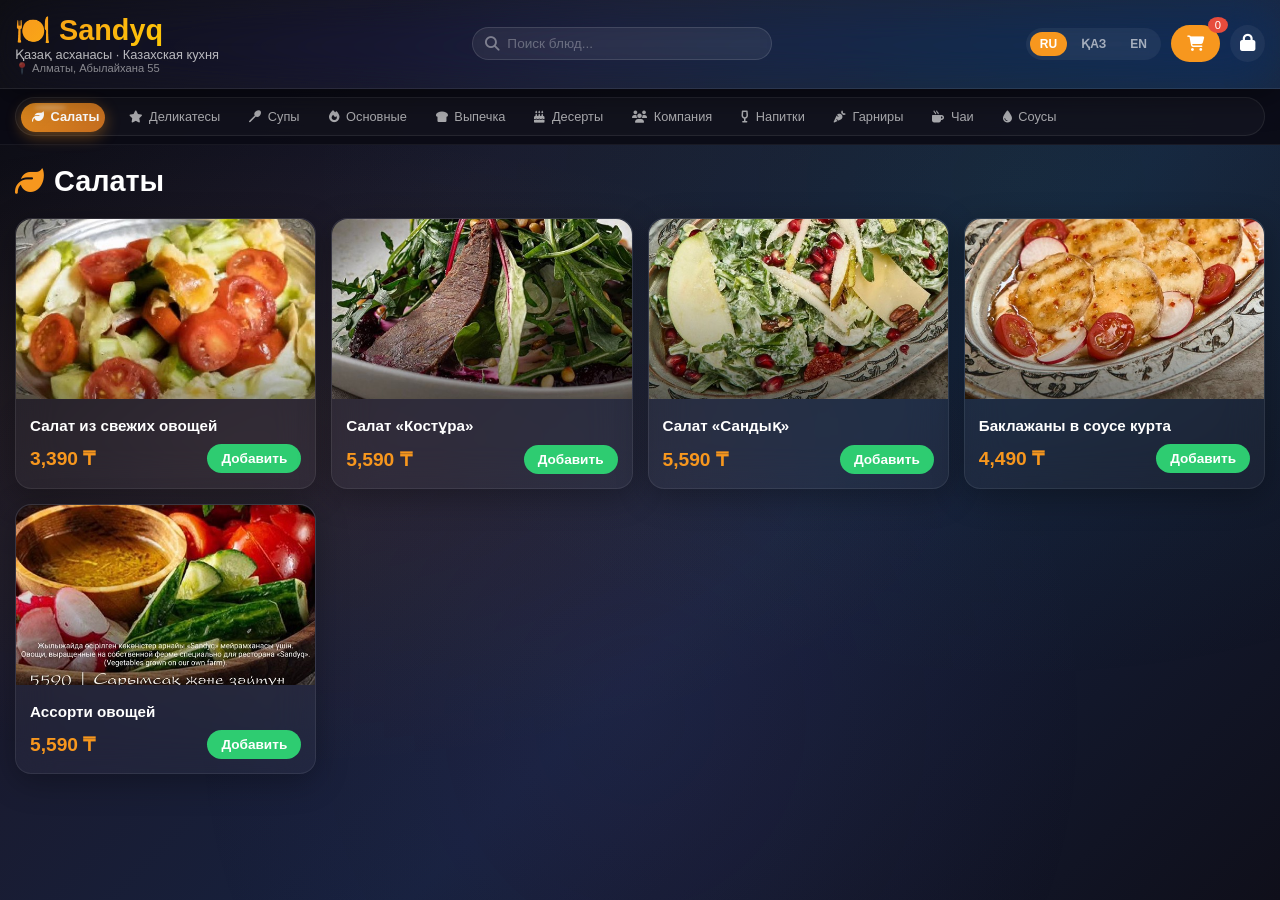
==== index.html @ f113e606 "Update index.html" ====
<!DOCTYPE html>
<html lang="ru">
<head>
  <meta charset="UTF-8" />
  <meta name="viewport" content="width=device-width, initial-scale=1.0"/>
  <title>Sandyq Алматы — Элитный этно-ресторан</title>
  <link rel="stylesheet" href="https://cdnjs.cloudflare.com/ajax/libs/font-awesome/6.4.0/css/all.min.css" />
  <style>
    * { margin: 0; padding: 0; box-sizing: border-box; }
    body {
      font-family: 'Segoe UI', Tahoma, Geneva, Verdana, sans-serif;
      background: linear-gradient(135deg, #0a0a0f 0%, #1a1a2e 30%, #16213e 60%, #0f0f1a 100%);
      background-attachment: fixed; color: #fff; min-height: 100vh; overflow-x: hidden;
    }
    body::before {
      content: ''; position: fixed; top: 0; left: 0; right: 0; bottom: 0;
      background: radial-gradient(ellipse at 20% 50%, rgba(247,151,30,0.08) 0%, transparent 50%),
                  radial-gradient(ellipse at 80% 20%, rgba(46,204,113,0.06) 0%, transparent 50%),
                  radial-gradient(ellipse at 50% 80%, rgba(155,89,182,0.06) 0%, transparent 50%);
      pointer-events: none; z-index: 0; animation: bgShift 20s ease-in-out infinite;
    }
    @keyframes bgShift { 0%,100%{opacity:0.8} 25%{opacity:1} 50%{opacity:0.6} 75%{opacity:0.9} }

    header {
      background: rgba(255,255,255,0.02); backdrop-filter: blur(25px) saturate(180%);
      -webkit-backdrop-filter: blur(25px) saturate(180%);
      border-bottom: 1px solid rgba(255,255,255,0.08); padding: 0.8rem 0;
      position: sticky; top: 0; z-index: 100; box-shadow: 0 8px 32px rgba(0,0,0,0.4);
    }
    .header-container { max-width: 1400px; margin: 0 auto; padding: 0 15px; display: flex; justify-content: space-between; align-items: center; flex-wrap: wrap; gap: 10px; }
    .logo h1 { font-size: 1.8rem; font-weight: 800; background: linear-gradient(135deg, #f7971e 0%, #ffd200 50%, #f7971e 100%); background-size: 200% auto; -webkit-background-clip: text; -webkit-text-fill-color: transparent; animation: shimmer 3s linear infinite; }
    @keyframes shimmer { 0%{background-position:0%} 100%{background-position:200%} }
    .subtitle { font-size:0.8rem; opacity:0.7; display:block; }
    .address { font-size:0.7rem; opacity:0.5; display:block; }
    .header-controls { display:flex; align-items:center; gap:10px; flex-wrap:wrap; }
    .header-center { flex:1; max-width:300px; margin:0 10px; }
    .search-box { display:flex; align-items:center; background:rgba(255,255,255,0.06); backdrop-filter:blur(10px); border:1px solid rgba(255,255,255,0.12); border-radius:20px; padding:8px 12px; gap:8px; }
    .search-box i { color:rgba(255,255,255,0.4); font-size:0.9rem; }
    .search-box input { flex:1; background:none; border:none; color:white; font-size:0.85rem; outline:none; }
    .search-box input::placeholder { color:rgba(255,255,255,0.3); }
    .search-clear { background:none; border:none; color:rgba(255,255,255,0.5); cursor:pointer; font-size:1.2rem; display:none; }
    .language-selector { display:flex; gap:4px; background:rgba(255,255,255,0.05); backdrop-filter:blur(10px); padding:4px; border-radius:20px; }
    .lang-btn { padding:5px 10px; border:none; border-radius:16px; cursor:pointer; background:transparent; color:rgba(255,255,255,0.6); font-size:0.75rem; font-weight:600; }
    .lang-btn.active { background:#f7971e; color:white; }
    .cart-btn { background:#f7971e; border:none; color:white; padding:10px 16px; border-radius:20px; cursor:pointer; position:relative; font-size:0.95rem; }
    .cart-count { background:#e74c3c; border-radius:50%; padding:2px 7px; font-size:0.7rem; position:absolute; top:-8px; right:-8px; }
    .admin-link { color:white; font-size:1.1rem; padding:8px 10px; border-radius:50%; background:rgba(255,255,255,0.05); text-decoration:none; }

    /* ===== НАВИГАЦИЯ ===== */
    .main-nav { position:sticky; top:60px; z-index:90; background:rgba(10,10,20,0.9); backdrop-filter:blur(20px); border-bottom:1px solid rgba(255,255,255,0.06); padding:8px 15px; }
    .categories-nav { display:flex; flex-wrap:wrap; gap:5px; padding:4px; background:rgba(255,255,255,0.03); border:1px solid rgba(255,255,255,0.08); border-radius:20px; position:relative; overflow:visible!important; }
    .categories-drop { position:absolute; top:4px; left:4px; height:30px; background:linear-gradient(135deg,rgba(247,151,30,0.9),rgba(230,126,34,0.85)); border-radius:16px; transition:all 0.4s cubic-bezier(0.34,1.56,0.64,1); z-index:0; box-shadow:0 4px 15px rgba(247,151,30,0.4); }
    .categories-drop::after { content:''; position:absolute; top:2px; left:15%; width:40%; height:20%; background:rgba(255,255,255,0.3); border-radius:50%; filter:blur(2px); }
    .category-tab { padding:7px 12px; border:none; border-radius:16px; cursor:pointer; background:transparent; color:rgba(255,255,255,0.65); font-size:0.8rem; white-space:nowrap; position:relative; z-index:1; font-weight:500; }
    .category-tab:hover { color:#fff; }
    .category-tab.active { color:#fff; font-weight:700; }
    .category-tab i { margin-right:3px; font-size:0.75rem; }
    .mobile-cat-select { display:none; width:100%; padding:10px 14px; background:rgba(255,255,255,0.05); border:1px solid rgba(255,255,255,0.15); border-radius:20px; color:white; font-size:0.9rem; outline:none; appearance:none; -webkit-appearance:none; background-image:url("data:image/svg+xml,%3Csvg xmlns='http://www.w3.org/2000/svg' width='12' height='12' viewBox='0 0 12 12'%3E%3Cpath fill='white' d='M6 8L1 3h10z'/%3E%3C/svg%3E"); background-repeat:no-repeat; background-position:right 14px center; }
    .mobile-cat-select option { background:#1a1a2e; color:white; }

    /* ===== КОНТЕНТ ===== */
    .menu-container { max-width:1400px; margin:0 auto; padding:20px 15px; position:relative; z-index:1; }
    .category-page-header { font-size:1.8rem; font-weight:800; margin-bottom:20px; color:#fff; display:flex; align-items:center; gap:10px; }
    .category-page-header i { color:#f7971e; }
    .menu-grid { display:grid; grid-template-columns:repeat(auto-fill,minmax(250px,1fr)); gap:15px; }

    .menu-item { background:rgba(255,255,255,0.04); backdrop-filter:blur(20px); border:1px solid rgba(255,255,255,0.08); border-radius:16px; overflow:visible; box-shadow:0 8px 32px rgba(0,0,0,0.3); transition:all 0.4s; position:relative; }
    .menu-item:hover { transform:translateY(-8px); box-shadow:0 20px 50px rgba(0,0,0,0.5); border-color:rgba(247,151,30,0.3); }
    .menu-item-image { width:100%; height:180px; object-fit:cover; border-radius:16px 16px 0 0; }
    .menu-item-content { padding:14px; position:relative; z-index:1; }
    .menu-item-title { font-size:0.95rem; font-weight:600; margin-bottom:8px; color:#fff; }
    .menu-item-footer { display:flex; justify-content:space-between; align-items:center; margin-top:10px; }
    .menu-item-price { font-size:1.2rem; font-weight:800; color:#f7971e; }
    .add-btn { background:#2ecc71; border:none; color:white; padding:7px 14px; border-radius:16px; cursor:pointer; font-weight:600; font-size:0.85rem; }
    .quantity-control { display:flex; align-items:center; gap:5px; }
    .quantity-btn { width:28px; height:28px; border:1px solid rgba(255,255,255,0.2); border-radius:50%; background:rgba(255,255,255,0.06); color:white; cursor:pointer; font-size:0.9rem; display:flex; align-items:center; justify-content:center; }
    .quantity-num { width:22px; text-align:center; font-weight:700; font-size:0.9rem; }
    .rider-trail { position:absolute; bottom:6px; left:0; height:3px; background:linear-gradient(90deg,transparent,#f7971e,#ff6b35,#f7971e,transparent); border-radius:2px; z-index:1; opacity:0; width:0; }

    /* ===== КОРЗИНА ===== */
    .cart-sidebar { position:fixed; top:0; right:-100%; width:100%; max-width:420px; height:100vh; background:rgba(10,10,20,0.95); backdrop-filter:blur(30px); border-left:1px solid rgba(255,255,255,0.1); transition:right 0.4s; z-index:200; display:flex; flex-direction:column; }
    .cart-sidebar.open { right:0; }
    .cart-header { padding:15px 20px; display:flex; justify-content:space-between; align-items:center; background:rgba(255,255,255,0.03); }
    .back-btn { background:none; border:none; color:#f7971e; font-size:1rem; cursor:pointer; display:flex; align-items:center; gap:5px; padding:8px 0; }
    .close-cart { background:none; border:none; color:rgba(255,255,255,0.5); font-size:1.8rem; cursor:pointer; }
    .cart-content { flex:1; padding:15px; overflow-y:auto; }
    .cart-item { display:flex; justify-content:space-between; align-items:center; padding:12px 0; border-bottom:1px solid rgba(255,255,255,0.05); }
    .cart-footer { padding:15px 20px; border-top:1px solid rgba(255,255,255,0.08); background:rgba(0,0,0,0.5); }
    .total-sum { font-size:1.2rem; font-weight:800; text-align:right; margin-bottom:10px; color:#f7971e; }

    .checkout-btn {
      width:100%; padding:16px;
      background: linear-gradient(135deg, #f7971e 0%, #ffd200 25%, #f7971e 50%, #e67e22 75%, #f7971e 100%);
      background-size: 300% 300%;
      color:white; border:none; border-radius:25px;
      font-size:1.1rem; font-weight:700; cursor:pointer;
      animation: waveShimmer 3s ease-in-out infinite;
      box-shadow:0 8px 30px rgba(247,151,30,0.4);
      position:relative; overflow:hidden; z-index:10;
      display:block !important;
    }
    .checkout-btn::before {
      content:''; position:absolute;
      top:-50%; left:-50%; width:200%; height:200%;
      background:radial-gradient(circle,rgba(255,255,255,0.3) 0%,transparent 60%);
      animation: rotateGlow 4s linear infinite;
    }
    @keyframes waveShimmer { 0%{background-position:0% 50%} 50%{background-position:100% 50%} 100%{background-position:0% 50%} }
    @keyframes rotateGlow { 0%{transform:rotate(0deg)} 100%{transform:rotate(360deg)} }

    .modal { display:none; position:fixed; top:0; left:0; width:100%; height:100%; background:rgba(0,0,0,0.7); z-index:300; justify-content:center; align-items:center; padding:15px; }
    .modal.open { display:flex; }
    .modal-content { background:rgba(20,20,40,0.95); backdrop-filter:blur(25px); border:1px solid rgba(255,255,255,0.1); max-width:500px; width:100%; border-radius:20px; max-height:90vh; overflow-y:auto; }
    .modal-header { padding:18px 22px; border-bottom:1px solid rgba(255,255,255,0.08); display:flex; justify-content:space-between; }
    .close-modal { background:none; border:none; color:rgba(255,255,255,0.5); font-size:1.8rem; cursor:pointer; }
    .modal-body { padding:20px; }
    .form-group { margin-bottom:14px; }
    .form-group label { display:block; margin-bottom:4px; font-weight:600; color:rgba(255,255,255,0.7); font-size:0.85rem; }
    .form-group input, .form-group textarea { width:100%; padding:10px 14px; background:rgba(255,255,255,0.05); border:1px solid rgba(255,255,255,0.1); border-radius:10px; color:white; font-size:0.9rem; }
    .time-schedule { display:grid; grid-template-columns:1fr 1fr; gap:10px; margin-bottom:14px; }
    .time-category-group { background:rgba(255,255,255,0.03); border:1px solid rgba(255,255,255,0.06); padding:10px; border-radius:10px; }
    .time-category-group label { font-size:0.8rem; color:rgba(255,255,255,0.5); display:block; margin-bottom:4px; }
    .time-category-group input[type="time"] { width:100%; padding:8px; background:rgba(255,255,255,0.04); border:1px solid rgba(255,255,255,0.08); border-radius:8px; color:white; }
    .modal-footer { padding:15px 22px; border-top:1px solid rgba(255,255,255,0.06); display:flex; justify-content:flex-end; gap:8px; }
    .btn-secondary { padding:8px 18px; background:rgba(255,255,255,0.05); border:1px solid rgba(255,255,255,0.1); border-radius:16px; color:white; cursor:pointer; }
    .btn-primary { padding:8px 18px; background:#f7971e; border:none; border-radius:16px; color:white; cursor:pointer; font-weight:700; }

    .toast { position:fixed; bottom:20px; right:20px; background:rgba(20,20,40,0.95); color:white; padding:14px 20px; border-radius:12px; transform:translateY(120px); opacity:0; transition:all 0.4s; z-index:400; }
    .toast.show { transform:translateY(0); opacity:1; }
    .toast.success { border-left:4px solid #2ecc71; }

    @keyframes dustParticle { 0%{transform:translateY(0) scale(0.3);opacity:0.9} 100%{transform:translateY(-20px) scale(3);opacity:0} }

    /* ===== АДАПТИВ ===== */
    @media (max-width:768px) {
      .header-container { gap:6px; }
      .logo h1 { font-size:1.4rem; }
      .header-center { max-width:100%; margin:0; order:3; }
      .main-nav { top:50px; padding:8px 12px; }
      .categories-nav { display:none; }
      .categories-drop { display:none; }
      .mobile-cat-select { display:block; }
      .menu-grid { grid-template-columns:1fr 1fr; gap:10px; }
      .menu-item-image { height:140px; }
      .cart-sidebar { max-width:100%; padding-bottom:90px; }
      .cart-footer { position:sticky; bottom:0; }
      .checkout-btn { padding:14px; font-size:1rem; display:block!important; }
    }
    @media (max-width:480px) {
      .menu-grid { grid-template-columns:1fr; }
      .logo h1 { font-size:1.2rem; }
      .checkout-btn { padding:12px; font-size:0.95rem; }
    }
  </style>
</head>
<body>

<header>
  <div class="header-container">
    <div class="logo"><h1>🍽️ Sandyq</h1><span class="subtitle">Қазақ асханасы · Казахская кухня</span><span class="address">📍 Алматы, Абылайхана 55</span></div>
    <div class="header-center"><div class="search-box"><i class="fas fa-search"></i><input type="text" id="search-input" placeholder="Поиск блюд..." oninput="searchMenu()" /><button class="search-clear" id="search-clear" onclick="clearSearch()">×</button></div></div>
    <div class="header-controls">
      <div class="language-selector">
        <button class="lang-btn active" data-lang="ru" onclick="setLanguage('ru')">RU</button>
        <button class="lang-btn" data-lang="kk" onclick="setLanguage('kk')">ҚАЗ</button>
        <button class="lang-btn" data-lang="en" onclick="setLanguage('en')">EN</button>
      </div>
      <button class="cart-btn" onclick="toggleCart()"><i class="fas fa-shopping-cart"></i><span class="cart-count" id="cart-count">0</span></button>
      <a href="admin.html" class="admin-link"><i class="fas fa-lock"></i></a>
    </div>
  </div>
</header>

<nav class="main-nav">
  <select class="mobile-cat-select" id="mobile-cat-select" onchange="switchCategory(this.value)">
    <option value="salads">🥗 Салаты</option>
    <option value="deli">⭐ Деликатесы</option>
    <option value="soups">🍲 Супы</option>
    <option value="main">🔥 Основные</option>
    <option value="bakery">🍞 Выпечка</option>
    <option value="desserts">🍰 Десерты</option>
    <option value="party">👥 Компания</option>
    <option value="drinks">🥤 Напитки</option>
    <option value="garnish">🥕 Гарниры</option>
    <option value="tea">🍵 Чаи</option>
    <option value="sauces">💧 Соусы</option>
  </select>
  <div class="categories-nav" id="categories-nav">
    <div class="categories-drop" id="categories-drop"></div>
    <button class="category-tab active" data-cat="salads" onclick="switchCategory('salads')"><i class="fas fa-leaf"></i> Салаты</button>
    <button class="category-tab" data-cat="deli" onclick="switchCategory('deli')"><i class="fas fa-star"></i> Деликатесы</button>
    <button class="category-tab" data-cat="soups" onclick="switchCategory('soups')"><i class="fas fa-utensil-spoon"></i> Супы</button>
    <button class="category-tab" data-cat="main" onclick="switchCategory('main')"><i class="fas fa-fire"></i> Основные</button>
    <button class="category-tab" data-cat="bakery" onclick="switchCategory('bakery')"><i class="fas fa-bread-slice"></i> Выпечка</button>
    <button class="category-tab" data-cat="desserts" onclick="switchCategory('desserts')"><i class="fas fa-cake"></i> Десерты</button>
    <button class="category-tab" data-cat="party" onclick="switchCategory('party')"><i class="fas fa-users"></i> Компания</button>
    <button class="category-tab" data-cat="drinks" onclick="switchCategory('drinks')"><i class="fas fa-wine-glass-alt"></i> Напитки</button>
    <button class="category-tab" data-cat="garnish" onclick="switchCategory('garnish')"><i class="fas fa-carrot"></i> Гарниры</button>
    <button class="category-tab" data-cat="tea" onclick="switchCategory('tea')"><i class="fas fa-mug-hot"></i> Чаи</button>
    <button class="category-tab" data-cat="sauces" onclick="switchCategory('sauces')"><i class="fas fa-droplet"></i> Соусы</button>
  </div>
</nav>

<main>
  <div class="menu-container"><div class="category-page" id="category-page"></div></div>

  <div class="cart-sidebar" id="cart-sidebar">
    <div class="cart-header"><h2>🛒 Заказ</h2><button class="close-cart" onclick="toggleCart()">&times;</button></div>
    <div class="cart-content" id="cart-content"></div>
    <div class="cart-footer"><div class="total-sum" id="total-sum">Итого: 0 ₸</div><button class="checkout-btn" onclick="openCheckout()">🌟 Оформить заказ 🌟</button></div>
  </div>

  <div class="modal" id="checkout-modal">
    <div class="modal-content">
      <div class="modal-header"><h2>Оформление заказа</h2><button class="close-modal" onclick="closeCheckout()">&times;</button></div>
      <div class="modal-body">
        <div class="form-group"><label>Имя гостя</label><input type="text" id="guest-name"></div>
        <div class="form-group"><label>Телефон</label><input type="tel" id="guest-phone"></div>
        <div class="form-group"><label>📅 Дата заказа</label><input type="date" id="order-date"></div>
        <h3 style="margin-bottom:10px;">⏰ Время подачи</h3>
        <div class="time-schedule" id="time-schedule"></div>
        <div class="form-group"><label>Особые пожелания</label><textarea id="special-requests" rows="2"></textarea></div>
      </div>
      <div class="modal-footer"><button class="btn-secondary" onclick="closeCheckout()">Отмена</button><button class="btn-primary" onclick="submitOrder()">Подтвердить</button></div>
    </div>
  </div>
  <div class="toast" id="toast"></div>
</main>

<script>
const JSONBIN_KEY = '$2a$10$AxIfA8p7dq6td0BYtWWuhecnyqCJbsTGoo.oWIds3H01C43GvLGuu';
const JSONBIN_BIN_ID = '6a411873f5f4af5e293d0edd';
const JSONBIN_URL = `https://api.jsonbin.io/v3/b/${JSONBIN_BIN_ID}`;

async function loadOrdersFromCloud() {
  try { const res = await fetch(JSONBIN_URL + '/latest', { headers: { 'X-Master-Key': JSONBIN_KEY } }); const data = await res.json(); return data.record.orders || []; }
  catch(e) { return []; }
}
async function saveOrderToCloud(order) {
  const orders = await loadOrdersFromCloud(); orders.push(order);
  try { await fetch(JSONBIN_URL, { method: 'PUT', headers: { 'X-Master-Key': JSONBIN_KEY, 'Content-Type': 'application/json' }, body: JSON.stringify({ orders }) }); return true; }
  catch(e) { return false; }
}

const menuData = {
  salads:{name:{ru:'Салаты',kk:'Салаттар',en:'Salads'},icon:'fa-leaf',items:[
    {id:1,name:{ru:'Салат из свежих овощей',kk:'Балғын көкөніс салаты',en:'Fresh Vegetable Salad'},price:3390,image:'images/salad-fresh.jpg',category:'salads'},
    {id:2,name:{ru:'Салат «Костұра»',kk:'Ысталған жылқы етімен «Костұра»',en:'Salad "Qostura"'},price:5590,image:'images/salad-kostyra.jpg',category:'salads'},
    {id:3,name:{ru:'Салат «Сандық»',kk:'Зімбір тұздығымен «Сандық»',en:'Salad "Sandyq"'},price:5590,image:'images/salad-sandyq.jpg',category:'salads'},
    {id:4,name:{ru:'Баклажаны в соусе курта',kk:'Кұрт тұздығындағы баклажан',en:'Eggplant in qurt sauce'},price:4490,image:'images/eggplant-qurt.jpg',category:'salads'},
    {id:5,name:{ru:'Ассорти овощей',kk:'Сарымсақ майымен көкөністер',en:'Assorted vegetables'},price:5590,image:'images/seasonal-vegetables.jpg',category:'salads'}
  ]},
  deli:{name:{ru:'Деликатесы',kk:'Тіскебасарлар',en:'Delicacies'},icon:'fa-star',items:[
    {id:6,name:{ru:'«Құйрық май»',kk:'«Құйрық май»',en:'«Kuiryk May»'},price:2290,image:'images/kuiryk-may.jpg',category:'deli'},
    {id:7,name:{ru:'«Шеке»',kk:'«Шеке»',en:'«Sheke»'},price:6690,image:'images/sheke.jpg',category:'deli'},
    {id:8,name:{ru:'«Жілік май»',kk:'«Жілік май»',en:'«Zhylyk May»'},price:7290,image:'images/zhilyk-may.jpg',category:'deli'},
    {id:9,name:{ru:'«Ұйқы ашар»',kk:'«Ұйқы ашар»',en:'«Uyky ashar»'},price:6690,image:'images/uyky-ashar.jpg',category:'deli'},
    {id:10,name:{ru:'«Құйрық бауыр»',kk:'«Құйрық бауыр»',en:'«Quiryq bauyr»'},price:7290,image:'images/quiryq-bauyr.jpg',category:'deli'},
    {id:11,name:{ru:'«Үлпершек»',kk:'«Үлпершек»',en:'«Ulpershek»'},price:7290,image:'images/ulpershek.jpg',category:'deli'},
    {id:12,name:{ru:'Осетровая икра',kk:'Бекіре уылдырығы',en:'Sturgeon caviar'},price:7790,image:'images/sturgeon-caviar.jpg',category:'deli'}
  ]},
  soups:{name:{ru:'Супы',kk:'Сорпалар',en:'Soups'},icon:'fa-utensil-spoon',items:[
    {id:13,name:{ru:'Суп «Жібек жолы»',kk:'«Жібек жолы»',en:'«Zhibek Zholy»'},price:4490,image:'images/zhibek-zholy.jpg',category:'soups'},
    {id:14,name:{ru:'Коже «Nomad»',kk:'«Nomad» көже',en:'"Nomad Kozhe"'},price:5590,image:'images/nomad-kozhe.jpg',category:'soups'},
    {id:15,name:{ru:'Суп из индейки',kk:'Күркетауық сорпасы',en:'Turkey soup'},price:4490,image:'images/turkey-soup.jpg',category:'soups'},
    {id:16,name:{ru:'Суп из перепелки',kk:'Бөдене сорпасы',en:'Quail soup'},price:5090,image:'images/quail-soup.jpg',category:'soups'},
    {id:17,name:{ru:'«Жарма көже»',kk:'«Жарма көже»',en:'«Zharma kozhe»'},price:3390,image:'images/zharma-kozhe.jpg',category:'soups'},
    {id:18,name:{ru:'«Көл кеспе»',kk:'«Көл кеспе»',en:'«Kol kespe»'},price:4490,image:'images/kol-kespe.jpg',category:'soups'}
  ]},
  main:{name:{ru:'Основные блюда',kk:'Негізгі',en:'Main'},icon:'fa-fire',items:[
    {id:19,name:{ru:'«Қазақ ет»',kk:'«Қазақ ет»',en:'«Qazaq et»'},price:7990,image:'images/qazaq-et.jpg',category:'main'},
    {id:20,name:{ru:'«Борша ет»',kk:'«Борша ет»',en:'"Borsha et"'},price:8890,image:'images/borsha-et.jpg',category:'main'},
    {id:21,name:{ru:'«Борша ет» Шоу',kk:'«Борша ет» Шоу',en:'"Borsha et" Show'},price:27990,image:'images/borsha-et-show.jpg',category:'main'},
    {id:22,name:{ru:'«Бал қуырдақ»',kk:'«Бал қуырдақ»',en:'«Bal kuyrdak»'},price:7790,image:'images/bal-kuyrdak.jpg',category:'main'},
    {id:23,name:{ru:'«Ши қуырдақ»',kk:'«Ши қуырдақ»',en:'«Shi kuyrdak»'},price:7790,image:'images/shi-kuyrdak.jpg',category:'main'},
    {id:24,name:{ru:'«Бұқпа»',kk:'«Бұқпа»',en:'«Bugpa»'},price:8890,image:'images/bugpa.jpg',category:'main'},
    {id:25,name:{ru:'«Қымыз қабырға»',kk:'«Қымыз қабырға»',en:'"Qymyz Qabyrga"'},price:8890,image:'images/qymyz-qabyrga.jpg',category:'main'},
    {id:26,name:{ru:'Томленая шея баранины',kk:'Бұқтырылған қой мойны',en:'Braised lamb neck'},price:28990,image:'images/lamb-neck.jpg',category:'main'},
    {id:27,name:{ru:'«Қақталған қазы»',kk:'«Қақталған қазы»',en:'"Kaktalgan kazy"'},price:8890,image:'images/kaktalgan-kazy.jpg',category:'main'},
    {id:28,name:{ru:'Горная форель',kk:'Тау бақтақ балығы',en:'Mountain trout'},price:7290,image:'images/trout.jpg',category:'main'},
    {id:29,name:{ru:'«Нан салма»',kk:'«Нан салма»',en:'"Nan salma"'},price:6690,image:'images/nan-salma.jpg',category:'main'}
  ]},
  bakery:{name:{ru:'Выпечка',kk:'Нан-тоқаш',en:'Bakery'},icon:'fa-bread-slice',items:[
    {id:30,name:{ru:'Бауырсаки',kk:'Бауырсақтар',en:'Baursak'},price:2290,image:'images/baursak-jam.jpg',category:'bakery'},
    {id:31,name:{ru:'Баурсаки с сыром',kk:'Ірімшік бауырсақ',en:'Baursak cheese'},price:2290,image:'images/baursak-cheese.jpg',category:'bakery'},
    {id:32,name:{ru:'«Мыжыма»',kk:'«Мыжыма»',en:'«Myzhyma»'},price:2290,image:'images/myzhyma.jpg',category:'bakery'},
    {id:33,name:{ru:'«Бәрәміш»',kk:'«Бәрәміш»',en:'"Baramysh"'},price:2290,image:'images/baramysh.jpg',category:'bakery'},
    {id:34,name:{ru:'«Таба нан»',kk:'«Таба нан»',en:'"Taba nan"'},price:2890,image:'images/taba-nan.jpg',category:'bakery'},
    {id:35,name:{ru:'«Қаттама»',kk:'«Қаттама»',en:'«Kattama»'},price:2890,image:'images/kattama.jpg',category:'bakery'},
    {id:36,name:{ru:'«Нан астау»',kk:'«Нан астау»',en:'«Nan astau»'},price:9990,image:'images/nan-astau.jpg',category:'bakery'}
  ]},
  desserts:{name:{ru:'Десерты',kk:'Тәттілер',en:'Desserts'},icon:'fa-cake',items:[
    {id:37,name:{ru:'«Чизкейк»',kk:'«Чизкейк»',en:'«Cheesecake»'},price:4490,image:'images/cheesecake.jpg',category:'desserts'},
    {id:38,name:{ru:'Финик с орехами',kk:'Құрма',en:'Stuffed dates'},price:3990,image:'images/stuffed-dates.jpg',category:'desserts'},
    {id:39,name:{ru:'Сладости «Сандық»',kk:'«Сандық» тәттілері',en:'Sweets «Sandyq»'},price:5590,image:'images/sandyq-sweets.jpg',category:'desserts'},
    {id:40,name:{ru:'Десерт «Сүмесүт»',kk:'«Сүмесүт»',en:'"Sumesut"'},price:4490,image:'images/sumesut.jpg',category:'desserts'},
    {id:41,name:{ru:'Хрустящий пирог',kk:'Үй бәліші',en:'Crispy pie'},price:3990,image:'images/homemade-pie.jpg',category:'desserts'},
    {id:42,name:{ru:'«Төңкерме»',kk:'«Төңкерме»',en:'«Tonkerme»'},price:3390,image:'images/tonkerme.jpg',category:'desserts'},
    {id:43,name:{ru:'«Майсөк»',kk:'«Майсөк»',en:'«Maisok»'},price:3390,image:'images/maisok.jpg',category:'desserts'},
    {id:44,name:{ru:'"Алматинский апорт"',kk:'"Алматы апорты"',en:'"Almaty aport"'},price:3990,image:'images/almaty-aport.jpg',category:'desserts'},
    {id:45,name:{ru:'Мороженое',kk:'Балмұздақ',en:'Ice Cream'},price:2290,image:'images/ice-cream.jpg',category:'desserts'}
  ]},
  party:{name:{ru:'Меню на компанию',kk:'Ұжымдық мәзір',en:'Group Menu'},icon:'fa-users',items:[
    {id:46,name:{ru:'«Сый табақ» (5-6)',kk:'«Сый табақ»',en:'"Syy tabak"'},price:72990,image:'images/syy-tabak.jpg',category:'party'},
    {id:61,name:{ru:'«Той табақ» (5-6)',kk:'«Той табақ»',en:'"Toy tabak"'},price:72990,image:'images/toy-tabak.jpg',category:'party'},
    {id:47,name:{ru:'«Хан сырбаз» (5-6)',kk:'«Хан сырбаз»',en:'"Khan syrbaz"'},price:105990,image:'images/khan-syrbaz.jpg',category:'party'},
    {id:48,name:{ru:'«Қарын көмбе» (5-6)',kk:'«Қарын көмбе»',en:'"Karyn kombe"'},price:99990,image:'images/karyn-kombe.jpg',category:'party'},
    {id:49,name:{ru:'«Бел көтерер» (5-6)',kk:'«Бел көтерер»',en:'"Bel koterer"'},price:99990,image:'images/bel-koterer.jpg',category:'party'},
    {id:50,name:{ru:'«Бекіре»',kk:'«Бекіре»',en:'"Bekire"'},price:105990,image:'images/bekire.jpg',category:'party'}
  ]},
  drinks:{name:{ru:'Напитки',kk:'Сусындар',en:'Drinks'},icon:'fa-wine-glass-alt',items:[
    {id:51,name:{ru:'Шубат 0,2 л',kk:'Шұбат 0,2 л',en:'Shubat 0.2L'},price:1790,image:'images/shubat.jpg',category:'drinks'},
    {id:52,name:{ru:'Шубат 1 л',kk:'Шұбат 1 л',en:'Shubat 1L'},price:5590,image:'images/shubat.jpg',category:'drinks'},
    {id:53,name:{ru:'Шалап 0,2 л',kk:'Шалап 0,2 л',en:'Shalap 0.2L'},price:1990,image:'images/shalap.jpg',category:'drinks'},
    {id:54,name:{ru:'Шалап 1 л',kk:'Шалап 1 л',en:'Shalap 1L'},price:3390,image:'images/shalap.jpg',category:'drinks'}
  ]},
  garnish:{name:{ru:'Гарниры',kk:'Гарнирлер',en:'Sides'},icon:'fa-carrot',items:[
    {id:55,name:{ru:'Кус-кус',kk:'Құс-құс',en:'Couscous'},price:1790,image:'images/couscous.jpg',category:'garnish'},
    {id:56,name:{ru:'Булгур',kk:'Бұлғыр',en:'Bulgur'},price:1790,image:'images/bulgur.jpg',category:'garnish'},
    {id:57,name:{ru:'Молодой картофель',kk:'Жас картоп',en:'New potatoes'},price:1790,image:'images/potatoes.jpg',category:'garnish'}
  ]},
  tea:{name:{ru:'Чаи',kk:'Шайлар',en:'Tea'},icon:'fa-mug-hot',items:[
    {id:58,name:{ru:'Turkistan',kk:'Turkistan',en:'Turkistan'},price:3390,image:'images/tea-turkistan.jpg',category:'tea'},
    {id:59,name:{ru:'Sandyq шай',kk:'Sandyq шай',en:'Sandyq tea'},price:3390,image:'images/tea-sandyq.jpg',category:'tea'}
  ]},
  sauces:{name:{ru:'Соусы',kk:'Тұздықтар',en:'Sauces'},icon:'fa-droplet',items:[
    {id:60,name:{ru:'Соус со степными травами',kk:'Дала шөптері',en:'Steppe herb sauce'},price:690,image:'images/sauce-herbs.jpg',category:'sauces'}
  ]}
};

const categoryTimeMap = {salads:{icon:'🥗',timeKey:'salads'},deli:{icon:'⭐',timeKey:'deli'},soups:{icon:'🍲',timeKey:'soups'},main:{icon:'🔥',timeKey:'hot'},bakery:{icon:'🍞',timeKey:'bakery'},desserts:{icon:'🍰',timeKey:'desserts'},party:{icon:'👥',timeKey:'party'},drinks:{icon:'🥤',timeKey:'drinks'},garnish:{icon:'🥕',timeKey:'garnish'},tea:{icon:'🍵',timeKey:'tea'},sauces:{icon:'💧',timeKey:'sauces'}};
const langDict = {ru:{salads:'Салаты',deli:'Деликатесы',soups:'Супы',main:'Основные',bakery:'Выпечка',desserts:'Десерты',party:'Компания',drinks:'Напитки',garnish:'Гарниры',tea:'Чаи',sauces:'Соусы',cart_title:'Заказ',add:'Добавить',total:'Итого'},kk:{salads:'Салаттар',deli:'Тіскебасарлар',soups:'Сорпалар',main:'Негізгі',bakery:'Нан-тоқаш',desserts:'Тәттілер',party:'Ұжымдық',drinks:'Сусындар',garnish:'Гарнирлер',tea:'Шайлар',sauces:'Тұздықтар',cart_title:'Тапсырыс',add:'Қосу',total:'Барлығы'},en:{salads:'Salads',deli:'Delicacies',soups:'Soups',main:'Main',bakery:'Bakery',desserts:'Desserts',party:'Group',drinks:'Drinks',garnish:'Sides',tea:'Tea',sauces:'Sauces',cart_title:'Order',add:'Add',total:'Total'}};

let currentLang='ru',cart=[],currentCategory='salads';
const GIF_URL='sprites/horse.gif';

function switchCategory(k){
  currentCategory=k;
  document.querySelectorAll('.category-tab').forEach(t=>t.classList.remove('active'));
  const tab=document.querySelector(`.category-tab[data-cat="${k}"]`);
  if(tab)tab.classList.add('active');
  const sel=document.getElementById('mobile-cat-select');
  if(sel)sel.value=k;
  moveDrop(k);
  renderCategoryPage(k);
}
function moveDrop(k){const tab=document.querySelector(`.category-tab[data-cat="${k}"]`),drop=document.getElementById('categories-drop'),nav=document.getElementById('categories-nav');if(tab&&drop&&nav){const nr=nav.getBoundingClientRect(),tr=tab.getBoundingClientRect();drop.style.left=(tr.left-nr.left)+'px';drop.style.width=tr.width+'px';drop.style.top=(tr.top-nr.top)+'px';drop.style.height=tr.height+'px';}}
function searchMenu(){const q=document.getElementById('search-input').value.trim().toLowerCase();document.getElementById('search-clear').style.display=q.length>0?'block':'none';if(q.length>0){let f=[];for(const k in menuData){f.push(...menuData[k].items.filter(i=>(i.name.ru||'').toLowerCase().includes(q)));}document.getElementById('category-page').innerHTML=f.length?`<div class="menu-grid">${f.map(renderItem).join('')}</div>`:'<p style="text-align:center;opacity:0.5;padding:40px;">Ничего не найдено</p>';}else{renderCategoryPage(currentCategory);}}
function clearSearch(){document.getElementById('search-input').value='';document.getElementById('search-clear').style.display='none';renderCategoryPage(currentCategory);}
function renderCategoryPage(k){const pg=document.getElementById('category-page'),c=menuData[k];if(c)pg.innerHTML=`<div class="category-page-header"><i class="fas ${c.icon}"></i> ${c.name[currentLang]}</div><div class="menu-grid">${c.items.map(renderItem).join('')}</div>`;}
function renderItem(item){const ci=cart.find(c=>c.id===item.id),qty=ci?ci.quantity:0;return `<div class="menu-item" id="item-${item.id}"><img src="${item.image||'https://via.placeholder.com/300x180'}" class="menu-item-image" onerror="this.src='https://via.placeholder.com/300x180'"><div class="menu-item-content"><div class="menu-item-title">${item.name[currentLang]||item.name.ru}</div><div class="menu-item-footer"><span class="menu-item-price">${item.price.toLocaleString()} ₸</span>${qty>0?`<div class="quantity-control"><button class="quantity-btn" onclick="changeQuantity(${item.id},-1)">−</button><span class="quantity-num">${qty}</span><button class="quantity-btn" onclick="changeQuantity(${item.id},1)">+</button></div>`:`<button class="add-btn" onclick="addToCart(${item.id})">${langDict[currentLang]?.add||'Добавить'}</button>`}</div><div class="rider-trail" id="trail-${item.id}"></div></div></div>`;}
function setLanguage(l){currentLang=l;document.querySelectorAll('.lang-btn').forEach(b=>b.classList.toggle('active',b.dataset.lang===l));document.querySelectorAll('[data-lang-key]').forEach(el=>{const k=el.getAttribute('data-lang-key');if(langDict[l]?.[k])el.textContent=langDict[l][k];});renderCategoryPage(currentCategory);updateCart();}
function findItemById(id){for(const k in menuData){const f=menuData[k].items.find(i=>i.id===id);if(f)return f;}return null;}
function addToCart(id){const item=findItemById(id);if(!item)return;const ex=cart.find(c=>c.id===id);if(!ex)cart.push({...item,quantity:1});else ex.quantity+=1;updateCart();refreshView();runHorse(id);}
function changeQuantity(id,d){const ci=cart.find(c=>c.id===id);if(!ci)return;ci.quantity+=d;if(ci.quantity<=0)cart=cart.filter(c=>c.id!==id);else if(d>0)runHorse(id);updateCart();refreshView();}
function runHorse(id){const card=document.getElementById('item-'+id);if(!card)return;const trail=document.getElementById('trail-'+id);if(trail){trail.style.width='100%';trail.style.opacity='1';trail.style.background='linear-gradient(90deg,transparent,#f7971e,#ff6b35,#f7971e,transparent)';trail.style.boxShadow='0 0 20px #f7971e,0 0 40px #ff4444';setTimeout(()=>{trail.style.opacity='0';trail.style.boxShadow='none';},5000);}const horse=document.createElement('img');horse.src=GIF_URL;horse.style.cssText='position:absolute;bottom:6px;left:5%;width:80px;z-index:30;transition:left 3s ease-out;filter:drop-shadow(0 0 10px rgba(247,151,30,0.6));';card.appendChild(horse);requestAnimationFrame(()=>{horse.style.left='55%';});for(let d=0;d<8;d++){setTimeout(()=>{const dust=document.createElement('div');dust.style.cssText='position:absolute;bottom:3px;left:'+(8+d*8)+'%;width:4px;height:4px;background:rgba(210,180,140,0.6);border-radius:50%;z-index:25;animation:dustParticle 0.7s ease-out forwards;';card.appendChild(dust);setTimeout(()=>dust.remove(),700);},d*120);}setTimeout(()=>{horse.style.opacity='0';setTimeout(()=>horse.remove(),500);},2800);}
function removeFromCart(id){cart=cart.filter(c=>c.id!==id);updateCart();refreshView();}
function refreshView(){document.getElementById('search-input').value?searchMenu():renderCategoryPage(currentCategory);}

function updateCart(){
  document.getElementById('cart-count').textContent=cart.reduce((s,i)=>s+i.quantity,0);
  const tot=cart.reduce((s,i)=>s+i.price*i.quantity,0);
  document.getElementById('total-sum').textContent=`${langDict[currentLang]?.total||'Итого'}: ${tot.toLocaleString()} ₸`;
  const backBtn = window.innerWidth <= 480 ? '<button class="back-btn" onclick="toggleCart()">← Продолжить покупки</button>' : '';
  document.getElementById('cart-content').innerHTML=cart.length?backBtn+cart.map(i=>`<div class="cart-item"><div><b>${i.name.ru||''}</b> ×${i.quantity}</div><div>${(i.price*i.quantity).toLocaleString()} ₸</div><div><button onclick="changeQuantity(${i.id},-1)" style="background:#e74c3c;color:white;border:none;border-radius:50%;width:24px;height:24px;">−</button> <button onclick="changeQuantity(${i.id},1)" style="background:#2ecc71;color:white;border:none;border-radius:50%;width:24px;height:24px;">+</button></div></div>`).join(''):'<p style="text-align:center;opacity:0.5">Корзина пуста</p>';
}

function toggleCart(){
  const sidebar = document.getElementById('cart-sidebar');
  sidebar.classList.toggle('open');
  document.body.style.overflow = sidebar.classList.contains('open') ? 'hidden' : '';
}

function openCheckout(){if(!cart.length)return;const cats=[...new Set(cart.map(i=>i.category))];const sched=document.getElementById('time-schedule');if(sched)sched.innerHTML=cats.map(cat=>`<div class="time-category-group"><label>${(categoryTimeMap[cat]||{icon:'📦'}).icon} ${langDict[currentLang]?.[cat]||cat}</label><input type="time" id="time-${(categoryTimeMap[cat]||{timeKey:cat}).timeKey}"></div>`).join('');document.getElementById('order-date').value=new Date().toISOString().slice(0,10);document.getElementById('checkout-modal').classList.add('open');}
function closeCheckout(){document.getElementById('checkout-modal').classList.remove('open');}
async function submitOrder(){const name=document.getElementById('guest-name').value.trim(),phone=document.getElementById('guest-phone').value.trim(),date=document.getElementById('order-date').value;if(!name||!phone||!date){const t=document.getElementById('toast');t.textContent='❌ Заполните все поля!';t.className='toast error show';setTimeout(()=>t.classList.remove('show'),2000);return;}const times={};[...new Set(cart.map(i=>i.category))].forEach(c=>{const tk=(categoryTimeMap[c]||{timeKey:c}).timeKey;const inp=document.getElementById('time-'+tk);if(inp)times[tk]=inp.value;});const tot=cart.reduce((s,i)=>s+i.price*i.quantity,0);const order={id:Date.now(),restaurant:'Sandyq Алматы, Абылайхана 55',guest:{name,phone},date,items:cart.map(i=>({id:i.id,name:i.name,price:i.price,quantity:i.quantity,category:i.category})),times,special:document.getElementById('special-requests')?.value||'',total:tot,timestamp:new Date().toISOString()};const saved=await saveOrderToCloud(order);cart=[];updateCart();refreshView();closeCheckout();document.getElementById('guest-name').value='';document.getElementById('guest-phone').value='';document.getElementById('special-requests').value='';document.querySelectorAll('#time-schedule input').forEach(el=>el.value='');const t=document.getElementById('toast');t.textContent=saved?'✅ Заказ отправлен!':'⚠️ Ошибка';t.className='toast success show';setTimeout(()=>t.classList.remove('show'),2000);}

document.addEventListener('DOMContentLoaded',()=>{renderCategoryPage('salads');updateCart();moveDrop('salads');window.addEventListener('resize',()=>moveDrop(currentCategory));});
</script>
</body>
</html>
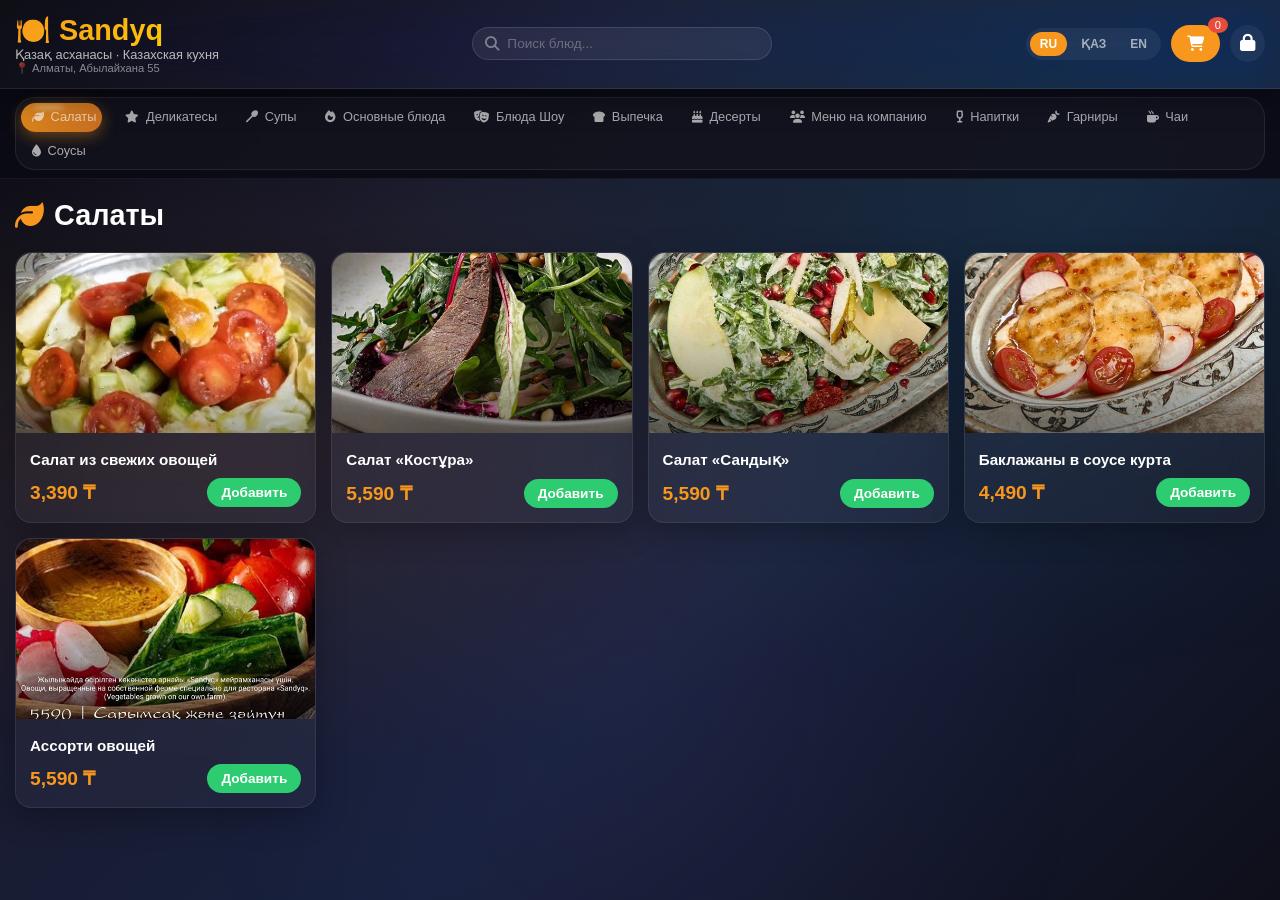
==== commit c82dd3cd: "Update index.html" ====
--- a/index.html
+++ b/index.html
@@ -46,7 +46,6 @@
     .cart-count { background:#e74c3c; border-radius:50%; padding:2px 7px; font-size:0.7rem; position:absolute; top:-8px; right:-8px; }
     .admin-link { color:white; font-size:1.1rem; padding:8px 10px; border-radius:50%; background:rgba(255,255,255,0.05); text-decoration:none; }
 
-    /* ===== НАВИГАЦИЯ ===== */
     .main-nav { position:sticky; top:60px; z-index:90; background:rgba(10,10,20,0.9); backdrop-filter:blur(20px); border-bottom:1px solid rgba(255,255,255,0.06); padding:8px 15px; }
     .categories-nav { display:flex; flex-wrap:wrap; gap:5px; padding:4px; background:rgba(255,255,255,0.03); border:1px solid rgba(255,255,255,0.08); border-radius:20px; position:relative; overflow:visible!important; }
     .categories-drop { position:absolute; top:4px; left:4px; height:30px; background:linear-gradient(135deg,rgba(247,151,30,0.9),rgba(230,126,34,0.85)); border-radius:16px; transition:all 0.4s cubic-bezier(0.34,1.56,0.64,1); z-index:0; box-shadow:0 4px 15px rgba(247,151,30,0.4); }
@@ -58,17 +57,18 @@
     .mobile-cat-select { display:none; width:100%; padding:10px 14px; background:rgba(255,255,255,0.05); border:1px solid rgba(255,255,255,0.15); border-radius:20px; color:white; font-size:0.9rem; outline:none; appearance:none; -webkit-appearance:none; background-image:url("data:image/svg+xml,%3Csvg xmlns='http://www.w3.org/2000/svg' width='12' height='12' viewBox='0 0 12 12'%3E%3Cpath fill='white' d='M6 8L1 3h10z'/%3E%3C/svg%3E"); background-repeat:no-repeat; background-position:right 14px center; }
     .mobile-cat-select option { background:#1a1a2e; color:white; }
 
-    /* ===== КОНТЕНТ ===== */
     .menu-container { max-width:1400px; margin:0 auto; padding:20px 15px; position:relative; z-index:1; }
     .category-page-header { font-size:1.8rem; font-weight:800; margin-bottom:20px; color:#fff; display:flex; align-items:center; gap:10px; }
     .category-page-header i { color:#f7971e; }
+    .subcategory-title { font-size:1.1rem; font-weight:600; color:rgba(255,255,255,0.6); margin:20px 0 10px; padding-left:10px; border-left:3px solid #f7971e; }
     .menu-grid { display:grid; grid-template-columns:repeat(auto-fill,minmax(250px,1fr)); gap:15px; }
 
     .menu-item { background:rgba(255,255,255,0.04); backdrop-filter:blur(20px); border:1px solid rgba(255,255,255,0.08); border-radius:16px; overflow:visible; box-shadow:0 8px 32px rgba(0,0,0,0.3); transition:all 0.4s; position:relative; }
     .menu-item:hover { transform:translateY(-8px); box-shadow:0 20px 50px rgba(0,0,0,0.5); border-color:rgba(247,151,30,0.3); }
     .menu-item-image { width:100%; height:180px; object-fit:cover; border-radius:16px 16px 0 0; }
     .menu-item-content { padding:14px; position:relative; z-index:1; }
-    .menu-item-title { font-size:0.95rem; font-weight:600; margin-bottom:8px; color:#fff; }
+    .menu-item-title { font-size:0.95rem; font-weight:600; margin-bottom:4px; color:#fff; }
+    .menu-item-desc { font-size:0.75rem; color:rgba(255,255,255,0.5); margin-bottom:8px; }
     .menu-item-footer { display:flex; justify-content:space-between; align-items:center; margin-top:10px; }
     .menu-item-price { font-size:1.2rem; font-weight:800; color:#f7971e; }
     .add-btn { background:#2ecc71; border:none; color:white; padding:7px 14px; border-radius:16px; cursor:pointer; font-weight:600; font-size:0.85rem; }
@@ -77,7 +77,6 @@
     .quantity-num { width:22px; text-align:center; font-weight:700; font-size:0.9rem; }
     .rider-trail { position:absolute; bottom:6px; left:0; height:3px; background:linear-gradient(90deg,transparent,#f7971e,#ff6b35,#f7971e,transparent); border-radius:2px; z-index:1; opacity:0; width:0; }
 
-    /* ===== КОРЗИНА ===== */
     .cart-sidebar { position:fixed; top:0; right:-100%; width:100%; max-width:420px; height:100vh; background:rgba(10,10,20,0.95); backdrop-filter:blur(30px); border-left:1px solid rgba(255,255,255,0.1); transition:right 0.4s; z-index:200; display:flex; flex-direction:column; }
     .cart-sidebar.open { right:0; }
     .cart-header { padding:15px 20px; display:flex; justify-content:space-between; align-items:center; background:rgba(255,255,255,0.03); }
@@ -86,6 +85,9 @@
     .cart-content { flex:1; padding:15px; overflow-y:auto; }
     .cart-item { display:flex; justify-content:space-between; align-items:center; padding:12px 0; border-bottom:1px solid rgba(255,255,255,0.05); }
     .cart-footer { padding:15px 20px; border-top:1px solid rgba(255,255,255,0.08); background:rgba(0,0,0,0.5); }
+    .cart-summary { font-size:0.9rem; color:rgba(255,255,255,0.5); margin-bottom:10px; padding:10px 0; border-top:1px dashed rgba(255,255,255,0.08); }
+    .cart-summary-row { display:flex; justify-content:space-between; padding:4px 0; }
+    .cart-summary-row.total { font-weight:700; color:#f7971e; font-size:1.1rem; border-top:1px solid rgba(255,255,255,0.08); margin-top:6px; padding-top:8px; }
     .total-sum { font-size:1.2rem; font-weight:800; text-align:right; margin-bottom:10px; color:#f7971e; }
 
     .checkout-btn {
@@ -131,7 +133,6 @@
 
     @keyframes dustParticle { 0%{transform:translateY(0) scale(0.3);opacity:0.9} 100%{transform:translateY(-20px) scale(3);opacity:0} }
 
-    /* ===== АДАПТИВ ===== */
     @media (max-width:768px) {
       .header-container { gap:6px; }
       .logo h1 { font-size:1.4rem; }
@@ -172,42 +173,21 @@
 </header>
 
 <nav class="main-nav">
-  <select class="mobile-cat-select" id="mobile-cat-select" onchange="switchCategory(this.value)">
-    <option value="salads">🥗 Салаты</option>
-    <option value="deli">⭐ Деликатесы</option>
-    <option value="soups">🍲 Супы</option>
-    <option value="main">🔥 Основные</option>
-    <option value="bakery">🍞 Выпечка</option>
-    <option value="desserts">🍰 Десерты</option>
-    <option value="party">👥 Компания</option>
-    <option value="drinks">🥤 Напитки</option>
-    <option value="garnish">🥕 Гарниры</option>
-    <option value="tea">🍵 Чаи</option>
-    <option value="sauces">💧 Соусы</option>
-  </select>
-  <div class="categories-nav" id="categories-nav">
-    <div class="categories-drop" id="categories-drop"></div>
-    <button class="category-tab active" data-cat="salads" onclick="switchCategory('salads')"><i class="fas fa-leaf"></i> Салаты</button>
-    <button class="category-tab" data-cat="deli" onclick="switchCategory('deli')"><i class="fas fa-star"></i> Деликатесы</button>
-    <button class="category-tab" data-cat="soups" onclick="switchCategory('soups')"><i class="fas fa-utensil-spoon"></i> Супы</button>
-    <button class="category-tab" data-cat="main" onclick="switchCategory('main')"><i class="fas fa-fire"></i> Основные</button>
-    <button class="category-tab" data-cat="bakery" onclick="switchCategory('bakery')"><i class="fas fa-bread-slice"></i> Выпечка</button>
-    <button class="category-tab" data-cat="desserts" onclick="switchCategory('desserts')"><i class="fas fa-cake"></i> Десерты</button>
-    <button class="category-tab" data-cat="party" onclick="switchCategory('party')"><i class="fas fa-users"></i> Компания</button>
-    <button class="category-tab" data-cat="drinks" onclick="switchCategory('drinks')"><i class="fas fa-wine-glass-alt"></i> Напитки</button>
-    <button class="category-tab" data-cat="garnish" onclick="switchCategory('garnish')"><i class="fas fa-carrot"></i> Гарниры</button>
-    <button class="category-tab" data-cat="tea" onclick="switchCategory('tea')"><i class="fas fa-mug-hot"></i> Чаи</button>
-    <button class="category-tab" data-cat="sauces" onclick="switchCategory('sauces')"><i class="fas fa-droplet"></i> Соусы</button>
-  </div>
+  <select class="mobile-cat-select" id="mobile-cat-select" onchange="switchCategory(this.value)"></select>
+  <div class="categories-nav" id="categories-nav"><div class="categories-drop" id="categories-drop"></div></div>
 </nav>
 
 <main>
   <div class="menu-container"><div class="category-page" id="category-page"></div></div>
 
   <div class="cart-sidebar" id="cart-sidebar">
-    <div class="cart-header"><h2>🛒 Заказ</h2><button class="close-cart" onclick="toggleCart()">&times;</button></div>
+    <div class="cart-header"><h2>🛒 <span data-lang-key="cart_title">Заказ</span></h2><button class="close-cart" onclick="toggleCart()">&times;</button></div>
     <div class="cart-content" id="cart-content"></div>
-    <div class="cart-footer"><div class="total-sum" id="total-sum">Итого: 0 ₸</div><button class="checkout-btn" onclick="openCheckout()">🌟 Оформить заказ 🌟</button></div>
+    <div class="cart-footer">
+      <div class="cart-summary" id="cart-summary"></div>
+      <div class="total-sum" id="total-sum">Итого: 0 ₸</div>
+      <button class="checkout-btn" onclick="openCheckout()">🌟 <span data-lang-key="checkout_btn">Оформить заказ</span> 🌟</button>
+    </div>
   </div>
 
   <div class="modal" id="checkout-modal">
@@ -232,16 +212,10 @@
 const JSONBIN_BIN_ID = '6a411873f5f4af5e293d0edd';
 const JSONBIN_URL = `https://api.jsonbin.io/v3/b/${JSONBIN_BIN_ID}`;
 
-async function loadOrdersFromCloud() {
-  try { const res = await fetch(JSONBIN_URL + '/latest', { headers: { 'X-Master-Key': JSONBIN_KEY } }); const data = await res.json(); return data.record.orders || []; }
-  catch(e) { return []; }
-}
-async function saveOrderToCloud(order) {
-  const orders = await loadOrdersFromCloud(); orders.push(order);
-  try { await fetch(JSONBIN_URL, { method: 'PUT', headers: { 'X-Master-Key': JSONBIN_KEY, 'Content-Type': 'application/json' }, body: JSON.stringify({ orders }) }); return true; }
-  catch(e) { return false; }
-}
-
+async function loadOrdersFromCloud(){try{const r=await fetch(JSONBIN_URL+'/latest',{headers:{'X-Master-Key':JSONBIN_KEY}});const d=await r.json();return d.record.orders||[];}catch(e){return[];}}
+async function saveOrderToCloud(o){const orders=await loadOrdersFromCloud();orders.push(o);try{await fetch(JSONBIN_URL,{method:'PUT',headers:{'X-Master-Key':JSONBIN_KEY,'Content-Type':'application/json'},body:JSON.stringify({orders})});return true;}catch(e){return false;}}
+
+// ===== МЕНЮ =====
 const menuData = {
   salads:{name:{ru:'Салаты',kk:'Салаттар',en:'Salads'},icon:'fa-leaf',items:[
     {id:1,name:{ru:'Салат из свежих овощей',kk:'Балғын көкөніс салаты',en:'Fresh Vegetable Salad'},price:3390,image:'images/salad-fresh.jpg',category:'salads'},
@@ -268,17 +242,20 @@
     {id:18,name:{ru:'«Көл кеспе»',kk:'«Көл кеспе»',en:'«Kol kespe»'},price:4490,image:'images/kol-kespe.jpg',category:'soups'}
   ]},
   main:{name:{ru:'Основные блюда',kk:'Негізгі',en:'Main'},icon:'fa-fire',items:[
-    {id:19,name:{ru:'«Қазақ ет»',kk:'«Қазақ ет»',en:'«Qazaq et»'},price:7990,image:'images/qazaq-et.jpg',category:'main'},
-    {id:20,name:{ru:'«Борша ет»',kk:'«Борша ет»',en:'"Borsha et"'},price:8890,image:'images/borsha-et.jpg',category:'main'},
-    {id:21,name:{ru:'«Борша ет» Шоу',kk:'«Борша ет» Шоу',en:'"Borsha et" Show'},price:27990,image:'images/borsha-et-show.jpg',category:'main'},
+    {id:19,name:{ru:'«Қазақ ет» (Бешбармақ)',kk:'«Қазақ ет»',en:'«Qazaq et»'},price:7990,image:'images/qazaq-et.jpg',category:'main'},
+    {id:20,name:{ru:'«Борша ет» телятина на камнях',kk:'Таста әзірленген «Борша ет»',en:'"Borsha et"'},price:8890,image:'images/borsha-et.jpg',category:'main'},
     {id:22,name:{ru:'«Бал қуырдақ»',kk:'«Бал қуырдақ»',en:'«Bal kuyrdak»'},price:7790,image:'images/bal-kuyrdak.jpg',category:'main'},
     {id:23,name:{ru:'«Ши қуырдақ»',kk:'«Ши қуырдақ»',en:'«Shi kuyrdak»'},price:7790,image:'images/shi-kuyrdak.jpg',category:'main'},
     {id:24,name:{ru:'«Бұқпа»',kk:'«Бұқпа»',en:'«Bugpa»'},price:8890,image:'images/bugpa.jpg',category:'main'},
     {id:25,name:{ru:'«Қымыз қабырға»',kk:'«Қымыз қабырға»',en:'"Qymyz Qabyrga"'},price:8890,image:'images/qymyz-qabyrga.jpg',category:'main'},
-    {id:26,name:{ru:'Томленая шея баранины',kk:'Бұқтырылған қой мойны',en:'Braised lamb neck'},price:28990,image:'images/lamb-neck.jpg',category:'main'},
     {id:27,name:{ru:'«Қақталған қазы»',kk:'«Қақталған қазы»',en:'"Kaktalgan kazy"'},price:8890,image:'images/kaktalgan-kazy.jpg',category:'main'},
     {id:28,name:{ru:'Горная форель',kk:'Тау бақтақ балығы',en:'Mountain trout'},price:7290,image:'images/trout.jpg',category:'main'},
     {id:29,name:{ru:'«Нан салма»',kk:'«Нан салма»',en:'"Nan salma"'},price:6690,image:'images/nan-salma.jpg',category:'main'}
+  ]},
+  // ===== НОВАЯ КАТЕГОРИЯ: БЛЮДА ШОУ =====
+  show:{name:{ru:'Блюда Шоу',kk:'Шоу тағамдар',en:'Show Dishes'},icon:'fa-theater-masks',items:[
+    {id:21,name:{ru:'«Борша ет» Шоу-программа',kk:'«Борша ет» Шоу',en:'"Borsha et" Show'},price:27990,image:'images/borsha-et-show.jpg',category:'show'},
+    {id:26,name:{ru:'«Мойын» томленая шея баранины (2-3 персоны)',kk:'«Мойын» бұқтырылған қой мойны',en:'"Moiyn" braised lamb neck (2-3)'},price:28990,image:'images/lamb-neck.jpg',category:'show'},
   ]},
   bakery:{name:{ru:'Выпечка',kk:'Нан-тоқаш',en:'Bakery'},icon:'fa-bread-slice',items:[
     {id:30,name:{ru:'Бауырсаки',kk:'Бауырсақтар',en:'Baursak'},price:2290,image:'images/baursak-jam.jpg',category:'bakery'},
@@ -301,8 +278,9 @@
     {id:45,name:{ru:'Мороженое',kk:'Балмұздақ',en:'Ice Cream'},price:2290,image:'images/ice-cream.jpg',category:'desserts'}
   ]},
   party:{name:{ru:'Меню на компанию',kk:'Ұжымдық мәзір',en:'Group Menu'},icon:'fa-users',items:[
-    {id:46,name:{ru:'«Сый табақ» (5-6)',kk:'«Сый табақ»',en:'"Syy tabak"'},price:72990,image:'images/syy-tabak.jpg',category:'party'},
-    {id:61,name:{ru:'«Той табақ» (5-6)',kk:'«Той табақ»',en:'"Toy tabak"'},price:72990,image:'images/toy-tabak.jpg',category:'party'},
+    {id:46,name:{ru:'«Сый табақ» баранина (5-6)',kk:'«Сый табақ»',en:'"Syy tabak"'},price:72990,image:'images/syy-tabak.jpg',category:'party'},
+    {id:61,name:{ru:'«Той табақ» из конины (5-6) с головой',kk:'«Той табақ» басымен',en:'"Toy tabak" with head (5-6)'},price:72990,image:'images/toy-tabak.jpg',category:'party',desc:{ru:'С головой барана',kk:'Қой басымен',en:'With sheep head'}},
+    {id:62,name:{ru:'«Той табақ» из конины (5-6) без головы',kk:'«Той табақ» басыз',en:'"Toy tabak" without head (5-6)'},price:59990,image:'images/toy-tabak.jpg',category:'party',desc:{ru:'Без головы',kk:'Басыз',en:'Without head'}},
     {id:47,name:{ru:'«Хан сырбаз» (5-6)',kk:'«Хан сырбаз»',en:'"Khan syrbaz"'},price:105990,image:'images/khan-syrbaz.jpg',category:'party'},
     {id:48,name:{ru:'«Қарын көмбе» (5-6)',kk:'«Қарын көмбе»',en:'"Karyn kombe"'},price:99990,image:'images/karyn-kombe.jpg',category:'party'},
     {id:49,name:{ru:'«Бел көтерер» (5-6)',kk:'«Бел көтерер»',en:'"Bel koterer"'},price:99990,image:'images/bel-koterer.jpg',category:'party'},
@@ -328,11 +306,32 @@
   ]}
 };
 
-const categoryTimeMap = {salads:{icon:'🥗',timeKey:'salads'},deli:{icon:'⭐',timeKey:'deli'},soups:{icon:'🍲',timeKey:'soups'},main:{icon:'🔥',timeKey:'hot'},bakery:{icon:'🍞',timeKey:'bakery'},desserts:{icon:'🍰',timeKey:'desserts'},party:{icon:'👥',timeKey:'party'},drinks:{icon:'🥤',timeKey:'drinks'},garnish:{icon:'🥕',timeKey:'garnish'},tea:{icon:'🍵',timeKey:'tea'},sauces:{icon:'💧',timeKey:'sauces'}};
-const langDict = {ru:{salads:'Салаты',deli:'Деликатесы',soups:'Супы',main:'Основные',bakery:'Выпечка',desserts:'Десерты',party:'Компания',drinks:'Напитки',garnish:'Гарниры',tea:'Чаи',sauces:'Соусы',cart_title:'Заказ',add:'Добавить',total:'Итого'},kk:{salads:'Салаттар',deli:'Тіскебасарлар',soups:'Сорпалар',main:'Негізгі',bakery:'Нан-тоқаш',desserts:'Тәттілер',party:'Ұжымдық',drinks:'Сусындар',garnish:'Гарнирлер',tea:'Шайлар',sauces:'Тұздықтар',cart_title:'Тапсырыс',add:'Қосу',total:'Барлығы'},en:{salads:'Salads',deli:'Delicacies',soups:'Soups',main:'Main',bakery:'Bakery',desserts:'Desserts',party:'Group',drinks:'Drinks',garnish:'Sides',tea:'Tea',sauces:'Sauces',cart_title:'Order',add:'Add',total:'Total'}};
+const categoryTimeMap = {salads:{icon:'🥗',timeKey:'salads'},deli:{icon:'⭐',timeKey:'deli'},soups:{icon:'🍲',timeKey:'soups'},main:{icon:'🔥',timeKey:'hot'},show:{icon:'🎭',timeKey:'show'},bakery:{icon:'🍞',timeKey:'bakery'},desserts:{icon:'🍰',timeKey:'desserts'},party:{icon:'👥',timeKey:'party'},drinks:{icon:'🥤',timeKey:'drinks'},garnish:{icon:'🥕',timeKey:'garnish'},tea:{icon:'🍵',timeKey:'tea'},sauces:{icon:'💧',timeKey:'sauces'}};
+const langDict = {
+  ru:{salads:'Салаты',deli:'Деликатесы',soups:'Супы',main:'Основные',show:'Блюда Шоу',bakery:'Выпечка',desserts:'Десерты',party:'Компания',drinks:'Напитки',garnish:'Гарниры',tea:'Чаи',sauces:'Соусы',cart_title:'Заказ',checkout_btn:'Оформить заказ',add:'Добавить',total:'Итого',subtotal:'Сумма',service:'Сервис 15%'},
+  kk:{salads:'Салаттар',deli:'Тіскебасарлар',soups:'Сорпалар',main:'Негізгі',show:'Шоу тағамдар',bakery:'Нан-тоқаш',desserts:'Тәттілер',party:'Ұжымдық',drinks:'Сусындар',garnish:'Гарнирлер',tea:'Шайлар',sauces:'Тұздықтар',cart_title:'Тапсырыс',checkout_btn:'Тапсырыс беру',add:'Қосу',total:'Барлығы',subtotal:'Сома',service:'Қызмет 15%'},
+  en:{salads:'Salads',deli:'Delicacies',soups:'Soups',main:'Main',show:'Show Dishes',bakery:'Bakery',desserts:'Desserts',party:'Group',drinks:'Drinks',garnish:'Sides',tea:'Tea',sauces:'Sauces',cart_title:'Order',checkout_btn:'Checkout',add:'Add',total:'Total',subtotal:'Subtotal',service:'Service 15%'}
+};
 
 let currentLang='ru',cart=[],currentCategory='salads';
 const GIF_URL='sprites/horse.gif';
+
+function buildNav(){
+  const nav=document.getElementById('categories-nav');
+  const sel=document.getElementById('mobile-cat-select');
+  let h='<div class="categories-drop" id="categories-drop"></div>';
+  let opts='';
+  // Порядок категорий
+  const order=['salads','deli','soups','main','show','bakery','desserts','party','drinks','garnish','tea','sauces'];
+  for(const k of order){
+    const cat=menuData[k];
+    if(!cat)continue;
+    h+=`<button class="category-tab" data-cat="${k}" onclick="switchCategory('${k}')"><i class="fas ${cat.icon}"></i> <span data-lang-key="${k}">${cat.name[currentLang]}</span></button>`;
+    opts+=`<option value="${k}">${cat.name[currentLang]}</option>`;
+  }
+  nav.innerHTML=h;
+  if(sel)sel.innerHTML=opts;
+}
 
 function switchCategory(k){
   currentCategory=k;
@@ -344,12 +343,58 @@
   moveDrop(k);
   renderCategoryPage(k);
 }
-function moveDrop(k){const tab=document.querySelector(`.category-tab[data-cat="${k}"]`),drop=document.getElementById('categories-drop'),nav=document.getElementById('categories-nav');if(tab&&drop&&nav){const nr=nav.getBoundingClientRect(),tr=tab.getBoundingClientRect();drop.style.left=(tr.left-nr.left)+'px';drop.style.width=tr.width+'px';drop.style.top=(tr.top-nr.top)+'px';drop.style.height=tr.height+'px';}}
-function searchMenu(){const q=document.getElementById('search-input').value.trim().toLowerCase();document.getElementById('search-clear').style.display=q.length>0?'block':'none';if(q.length>0){let f=[];for(const k in menuData){f.push(...menuData[k].items.filter(i=>(i.name.ru||'').toLowerCase().includes(q)));}document.getElementById('category-page').innerHTML=f.length?`<div class="menu-grid">${f.map(renderItem).join('')}</div>`:'<p style="text-align:center;opacity:0.5;padding:40px;">Ничего не найдено</p>';}else{renderCategoryPage(currentCategory);}}
+
+function moveDrop(k){
+  const tab=document.querySelector(`.category-tab[data-cat="${k}"]`),drop=document.getElementById('categories-drop'),nav=document.getElementById('categories-nav');
+  if(tab&&drop&&nav){
+    const nr=nav.getBoundingClientRect(),tr=tab.getBoundingClientRect();
+    drop.style.left=(tr.left-nr.left)+'px';drop.style.width=tr.width+'px';
+    drop.style.top=(tr.top-nr.top)+'px';drop.style.height=tr.height+'px';
+  }
+}
+
+function searchMenu(){
+  const q=document.getElementById('search-input').value.trim().toLowerCase();
+  document.getElementById('search-clear').style.display=q.length>0?'block':'none';
+  if(q.length>0){
+    let f=[];
+    for(const k in menuData){f.push(...menuData[k].items.filter(i=>(i.name.ru||'').toLowerCase().includes(q)));}
+    document.getElementById('category-page').innerHTML=f.length?`<div class="menu-grid">${f.map(renderItem).join('')}</div>`:'<p style="text-align:center;opacity:0.5;padding:40px;">Ничего не найдено</p>';
+  }else{renderCategoryPage(currentCategory);}
+}
+
 function clearSearch(){document.getElementById('search-input').value='';document.getElementById('search-clear').style.display='none';renderCategoryPage(currentCategory);}
-function renderCategoryPage(k){const pg=document.getElementById('category-page'),c=menuData[k];if(c)pg.innerHTML=`<div class="category-page-header"><i class="fas ${c.icon}"></i> ${c.name[currentLang]}</div><div class="menu-grid">${c.items.map(renderItem).join('')}</div>`;}
-function renderItem(item){const ci=cart.find(c=>c.id===item.id),qty=ci?ci.quantity:0;return `<div class="menu-item" id="item-${item.id}"><img src="${item.image||'https://via.placeholder.com/300x180'}" class="menu-item-image" onerror="this.src='https://via.placeholder.com/300x180'"><div class="menu-item-content"><div class="menu-item-title">${item.name[currentLang]||item.name.ru}</div><div class="menu-item-footer"><span class="menu-item-price">${item.price.toLocaleString()} ₸</span>${qty>0?`<div class="quantity-control"><button class="quantity-btn" onclick="changeQuantity(${item.id},-1)">−</button><span class="quantity-num">${qty}</span><button class="quantity-btn" onclick="changeQuantity(${item.id},1)">+</button></div>`:`<button class="add-btn" onclick="addToCart(${item.id})">${langDict[currentLang]?.add||'Добавить'}</button>`}</div><div class="rider-trail" id="trail-${item.id}"></div></div></div>`;}
-function setLanguage(l){currentLang=l;document.querySelectorAll('.lang-btn').forEach(b=>b.classList.toggle('active',b.dataset.lang===l));document.querySelectorAll('[data-lang-key]').forEach(el=>{const k=el.getAttribute('data-lang-key');if(langDict[l]?.[k])el.textContent=langDict[l][k];});renderCategoryPage(currentCategory);updateCart();}
+
+function renderCategoryPage(k){
+  const pg=document.getElementById('category-page'),c=menuData[k];
+  if(!c)return;
+  // Если есть подкатегории (для party с Той табак)
+  if(c.subcategories){
+    let h=`<div class="category-page-header"><i class="fas ${c.icon}"></i> ${c.name[currentLang]}</div>`;
+    for(const sk in c.subcategories){
+      h+=`<div class="subcategory-title">${c.subcategories[sk].name[currentLang]}</div><div class="menu-grid">${c.subcategories[sk].items.map(renderItem).join('')}</div>`;
+    }
+    pg.innerHTML=h;
+  }else{
+    pg.innerHTML=`<div class="category-page-header"><i class="fas ${c.icon}"></i> ${c.name[currentLang]}</div><div class="menu-grid">${c.items.map(renderItem).join('')}</div>`;
+  }
+}
+
+function renderItem(item){
+  const ci=cart.find(c=>c.id===item.id),qty=ci?ci.quantity:0;
+  const desc=item.desc?item.desc[currentLang]:'';
+  return `<div class="menu-item" id="item-${item.id}"><img src="${item.image||'https://via.placeholder.com/300x180'}" class="menu-item-image" onerror="this.src='https://via.placeholder.com/300x180'"><div class="menu-item-content"><div class="menu-item-title">${item.name[currentLang]||item.name.ru}</div>${desc?`<div class="menu-item-desc">${desc}</div>`:''}<div class="menu-item-footer"><span class="menu-item-price">${item.price.toLocaleString()} ₸</span>${qty>0?`<div class="quantity-control"><button class="quantity-btn" onclick="changeQuantity(${item.id},-1)">−</button><span class="quantity-num">${qty}</span><button class="quantity-btn" onclick="changeQuantity(${item.id},1)">+</button></div>`:`<button class="add-btn" onclick="addToCart(${item.id})">${langDict[currentLang]?.add||'Добавить'}</button>`}</div><div class="rider-trail" id="trail-${item.id}"></div></div></div>`;
+}
+
+function setLanguage(l){
+  currentLang=l;
+  document.querySelectorAll('.lang-btn').forEach(b=>b.classList.toggle('active',b.dataset.lang===l));
+  document.querySelectorAll('[data-lang-key]').forEach(el=>{const k=el.getAttribute('data-lang-key');if(langDict[l]?.[k])el.textContent=langDict[l][k];});
+  buildNav();
+  renderCategoryPage(currentCategory);
+  updateCart();
+}
+
 function findItemById(id){for(const k in menuData){const f=menuData[k].items.find(i=>i.id===id);if(f)return f;}return null;}
 function addToCart(id){const item=findItemById(id);if(!item)return;const ex=cart.find(c=>c.id===id);if(!ex)cart.push({...item,quantity:1});else ex.quantity+=1;updateCart();refreshView();runHorse(id);}
 function changeQuantity(id,d){const ci=cart.find(c=>c.id===id);if(!ci)return;ci.quantity+=d;if(ci.quantity<=0)cart=cart.filter(c=>c.id!==id);else if(d>0)runHorse(id);updateCart();refreshView();}
@@ -359,23 +404,32 @@
 
 function updateCart(){
   document.getElementById('cart-count').textContent=cart.reduce((s,i)=>s+i.quantity,0);
-  const tot=cart.reduce((s,i)=>s+i.price*i.quantity,0);
+  const sub=cart.reduce((s,i)=>s+i.price*i.quantity,0),serv=Math.round(sub*0.15),tot=sub+serv;
   document.getElementById('total-sum').textContent=`${langDict[currentLang]?.total||'Итого'}: ${tot.toLocaleString()} ₸`;
-  const backBtn = window.innerWidth <= 480 ? '<button class="back-btn" onclick="toggleCart()">← Продолжить покупки</button>' : '';
+  const summary=document.getElementById('cart-summary');
+  if(summary&&cart.length)summary.innerHTML=`<div class="cart-summary-row"><span>${langDict[currentLang]?.subtotal}:</span><span>${sub.toLocaleString()} ₸</span></div><div class="cart-summary-row"><span>${langDict[currentLang]?.service}:</span><span>${serv.toLocaleString()} ₸</span></div><div class="cart-summary-row total"><span>${langDict[currentLang]?.total}:</span><span>${tot.toLocaleString()} ₸</span></div>`;
+  else if(summary)summary.innerHTML='';
+  const backBtn=window.innerWidth<=480?'<button class="back-btn" onclick="toggleCart()">← Продолжить покупки</button>':'';
   document.getElementById('cart-content').innerHTML=cart.length?backBtn+cart.map(i=>`<div class="cart-item"><div><b>${i.name.ru||''}</b> ×${i.quantity}</div><div>${(i.price*i.quantity).toLocaleString()} ₸</div><div><button onclick="changeQuantity(${i.id},-1)" style="background:#e74c3c;color:white;border:none;border-radius:50%;width:24px;height:24px;">−</button> <button onclick="changeQuantity(${i.id},1)" style="background:#2ecc71;color:white;border:none;border-radius:50%;width:24px;height:24px;">+</button></div></div>`).join(''):'<p style="text-align:center;opacity:0.5">Корзина пуста</p>';
 }
 
 function toggleCart(){
-  const sidebar = document.getElementById('cart-sidebar');
+  const sidebar=document.getElementById('cart-sidebar');
   sidebar.classList.toggle('open');
-  document.body.style.overflow = sidebar.classList.contains('open') ? 'hidden' : '';
+  document.body.style.overflow=sidebar.classList.contains('open')?'hidden':'';
 }
 
 function openCheckout(){if(!cart.length)return;const cats=[...new Set(cart.map(i=>i.category))];const sched=document.getElementById('time-schedule');if(sched)sched.innerHTML=cats.map(cat=>`<div class="time-category-group"><label>${(categoryTimeMap[cat]||{icon:'📦'}).icon} ${langDict[currentLang]?.[cat]||cat}</label><input type="time" id="time-${(categoryTimeMap[cat]||{timeKey:cat}).timeKey}"></div>`).join('');document.getElementById('order-date').value=new Date().toISOString().slice(0,10);document.getElementById('checkout-modal').classList.add('open');}
 function closeCheckout(){document.getElementById('checkout-modal').classList.remove('open');}
 async function submitOrder(){const name=document.getElementById('guest-name').value.trim(),phone=document.getElementById('guest-phone').value.trim(),date=document.getElementById('order-date').value;if(!name||!phone||!date){const t=document.getElementById('toast');t.textContent='❌ Заполните все поля!';t.className='toast error show';setTimeout(()=>t.classList.remove('show'),2000);return;}const times={};[...new Set(cart.map(i=>i.category))].forEach(c=>{const tk=(categoryTimeMap[c]||{timeKey:c}).timeKey;const inp=document.getElementById('time-'+tk);if(inp)times[tk]=inp.value;});const tot=cart.reduce((s,i)=>s+i.price*i.quantity,0);const order={id:Date.now(),restaurant:'Sandyq Алматы, Абылайхана 55',guest:{name,phone},date,items:cart.map(i=>({id:i.id,name:i.name,price:i.price,quantity:i.quantity,category:i.category})),times,special:document.getElementById('special-requests')?.value||'',total:tot,timestamp:new Date().toISOString()};const saved=await saveOrderToCloud(order);cart=[];updateCart();refreshView();closeCheckout();document.getElementById('guest-name').value='';document.getElementById('guest-phone').value='';document.getElementById('special-requests').value='';document.querySelectorAll('#time-schedule input').forEach(el=>el.value='');const t=document.getElementById('toast');t.textContent=saved?'✅ Заказ отправлен!':'⚠️ Ошибка';t.className='toast success show';setTimeout(()=>t.classList.remove('show'),2000);}
 
-document.addEventListener('DOMContentLoaded',()=>{renderCategoryPage('salads');updateCart();moveDrop('salads');window.addEventListener('resize',()=>moveDrop(currentCategory));});
+document.addEventListener('DOMContentLoaded',()=>{
+  buildNav();
+  renderCategoryPage('salads');
+  updateCart();
+  moveDrop('salads');
+  window.addEventListener('resize',()=>moveDrop(currentCategory));
+});
 </script>
 </body>
 </html>
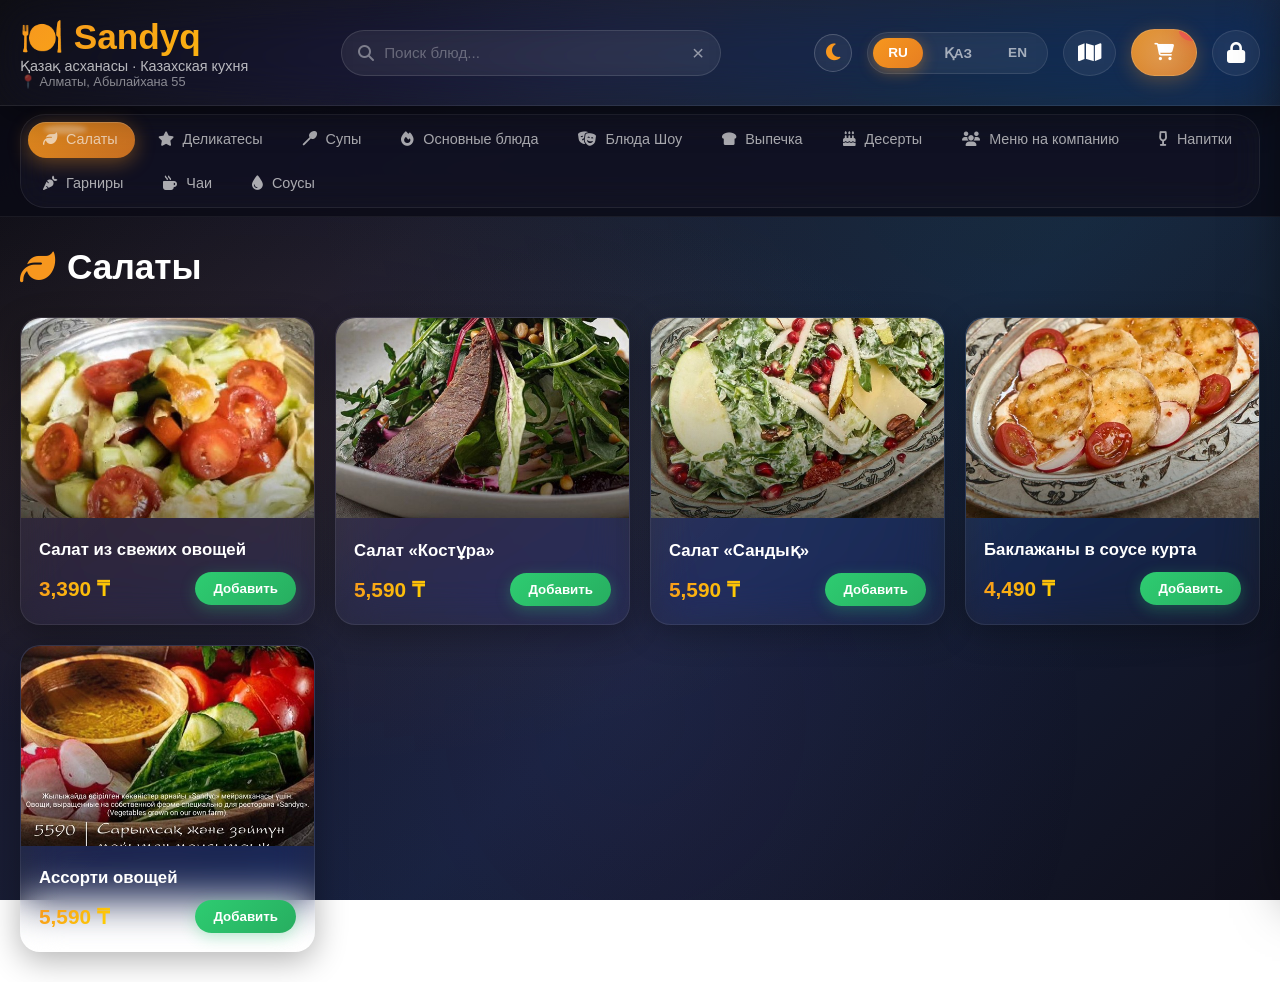
==== commit bef1b559: "Update index.html" ====
--- a/index.html
+++ b/index.html
@@ -10,85 +10,126 @@
     body {
       font-family: 'Segoe UI', Tahoma, Geneva, Verdana, sans-serif;
       background: linear-gradient(135deg, #0a0a0f 0%, #1a1a2e 30%, #16213e 60%, #0f0f1a 100%);
-      background-attachment: fixed; color: #fff; min-height: 100vh; overflow-x: hidden;
+      background-attachment: fixed;
+      color: #fff;
+      min-height: 100vh;
+      overflow-x: hidden;
     }
     body::before {
-      content: ''; position: fixed; top: 0; left: 0; right: 0; bottom: 0;
-      background: radial-gradient(ellipse at 20% 50%, rgba(247,151,30,0.08) 0%, transparent 50%),
-                  radial-gradient(ellipse at 80% 20%, rgba(46,204,113,0.06) 0%, transparent 50%),
-                  radial-gradient(ellipse at 50% 80%, rgba(155,89,182,0.06) 0%, transparent 50%);
-      pointer-events: none; z-index: 0; animation: bgShift 20s ease-in-out infinite;
+      content: '';
+      position: fixed; top: 0; left: 0; right: 0; bottom: 0;
+      background: 
+        radial-gradient(ellipse at 20% 50%, rgba(247, 151, 30, 0.08) 0%, transparent 50%),
+        radial-gradient(ellipse at 80% 20%, rgba(46, 204, 113, 0.06) 0%, transparent 50%),
+        radial-gradient(ellipse at 50% 80%, rgba(155, 89, 182, 0.06) 0%, transparent 50%);
+      pointer-events: none; z-index: 0;
+      animation: bgShift 20s ease-in-out infinite;
     }
     @keyframes bgShift { 0%,100%{opacity:0.8} 25%{opacity:1} 50%{opacity:0.6} 75%{opacity:0.9} }
 
+    /* ===== HEADER ===== */
     header {
-      background: rgba(255,255,255,0.02); backdrop-filter: blur(25px) saturate(180%);
+      background: rgba(255,255,255,0.02);
+      backdrop-filter: blur(25px) saturate(180%);
       -webkit-backdrop-filter: blur(25px) saturate(180%);
-      border-bottom: 1px solid rgba(255,255,255,0.08); padding: 0.8rem 0;
-      position: sticky; top: 0; z-index: 100; box-shadow: 0 8px 32px rgba(0,0,0,0.4);
-    }
-    .header-container { max-width: 1400px; margin: 0 auto; padding: 0 15px; display: flex; justify-content: space-between; align-items: center; flex-wrap: wrap; gap: 10px; }
-    .logo h1 { font-size: 1.8rem; font-weight: 800; background: linear-gradient(135deg, #f7971e 0%, #ffd200 50%, #f7971e 100%); background-size: 200% auto; -webkit-background-clip: text; -webkit-text-fill-color: transparent; animation: shimmer 3s linear infinite; }
+      border-bottom: 1px solid rgba(255,255,255,0.08);
+      padding: 1rem 0; position: sticky; top: 0; z-index: 100;
+      box-shadow: 0 8px 32px rgba(0,0,0,0.4);
+    }
+    .header-container { max-width: 1400px; margin: 0 auto; padding: 0 20px; display: flex; justify-content: space-between; align-items: center; flex-wrap: wrap; gap: 15px; }
+    .logo h1 { font-size: 2.2rem; font-weight: 800; background: linear-gradient(135deg, #f7971e, #ffd200); background-size: 200% auto; -webkit-background-clip: text; -webkit-text-fill-color: transparent; animation: shimmer 3s linear infinite; }
     @keyframes shimmer { 0%{background-position:0%} 100%{background-position:200%} }
-    .subtitle { font-size:0.8rem; opacity:0.7; display:block; }
-    .address { font-size:0.7rem; opacity:0.5; display:block; }
-    .header-controls { display:flex; align-items:center; gap:10px; flex-wrap:wrap; }
-    .header-center { flex:1; max-width:300px; margin:0 10px; }
-    .search-box { display:flex; align-items:center; background:rgba(255,255,255,0.06); backdrop-filter:blur(10px); border:1px solid rgba(255,255,255,0.12); border-radius:20px; padding:8px 12px; gap:8px; }
-    .search-box i { color:rgba(255,255,255,0.4); font-size:0.9rem; }
-    .search-box input { flex:1; background:none; border:none; color:white; font-size:0.85rem; outline:none; }
+    .subtitle { font-size:0.9rem; opacity:0.7; display:block; }
+    .address { font-size:0.8rem; opacity:0.5; display:block; }
+    .header-controls { display:flex; align-items:center; gap:15px; flex-wrap:wrap; }
+    .header-center { flex:1; max-width:380px; margin:0 20px; }
+
+    .search-box { display:flex; align-items:center; background:rgba(255,255,255,0.06); backdrop-filter:blur(10px); border:1px solid rgba(255,255,255,0.12); border-radius:25px; padding:10px 16px; gap:10px; transition:all 0.3s; }
+    .search-box:focus-within { border-color:#f7971e; box-shadow:0 0 25px rgba(247,151,30,0.2); }
+    .search-box i { color:rgba(255,255,255,0.4); }
+    .search-box input { flex:1; background:none; border:none; color:white; font-size:0.95rem; outline:none; }
     .search-box input::placeholder { color:rgba(255,255,255,0.3); }
-    .search-clear { background:none; border:none; color:rgba(255,255,255,0.5); cursor:pointer; font-size:1.2rem; display:none; }
-    .language-selector { display:flex; gap:4px; background:rgba(255,255,255,0.05); backdrop-filter:blur(10px); padding:4px; border-radius:20px; }
-    .lang-btn { padding:5px 10px; border:none; border-radius:16px; cursor:pointer; background:transparent; color:rgba(255,255,255,0.6); font-size:0.75rem; font-weight:600; }
-    .lang-btn.active { background:#f7971e; color:white; }
-    .cart-btn { background:#f7971e; border:none; color:white; padding:10px 16px; border-radius:20px; cursor:pointer; position:relative; font-size:0.95rem; }
-    .cart-count { background:#e74c3c; border-radius:50%; padding:2px 7px; font-size:0.7rem; position:absolute; top:-8px; right:-8px; }
-    .admin-link { color:white; font-size:1.1rem; padding:8px 10px; border-radius:50%; background:rgba(255,255,255,0.05); text-decoration:none; }
-
-    .main-nav { position:sticky; top:60px; z-index:90; background:rgba(10,10,20,0.9); backdrop-filter:blur(20px); border-bottom:1px solid rgba(255,255,255,0.06); padding:8px 15px; }
-    .categories-nav { display:flex; flex-wrap:wrap; gap:5px; padding:4px; background:rgba(255,255,255,0.03); border:1px solid rgba(255,255,255,0.08); border-radius:20px; position:relative; overflow:visible!important; }
-    .categories-drop { position:absolute; top:4px; left:4px; height:30px; background:linear-gradient(135deg,rgba(247,151,30,0.9),rgba(230,126,34,0.85)); border-radius:16px; transition:all 0.4s cubic-bezier(0.34,1.56,0.64,1); z-index:0; box-shadow:0 4px 15px rgba(247,151,30,0.4); }
-    .categories-drop::after { content:''; position:absolute; top:2px; left:15%; width:40%; height:20%; background:rgba(255,255,255,0.3); border-radius:50%; filter:blur(2px); }
-    .category-tab { padding:7px 12px; border:none; border-radius:16px; cursor:pointer; background:transparent; color:rgba(255,255,255,0.65); font-size:0.8rem; white-space:nowrap; position:relative; z-index:1; font-weight:500; }
+    .search-clear { background:none; border:none; color:rgba(255,255,255,0.5); cursor:pointer; font-size:1.3rem; }
+    .search-clear:hover { color:#e74c3c; }
+
+    .theme-btn { width:38px;height:38px;border-radius:50%;border:1px solid rgba(255,255,255,0.2);background:rgba(255,255,255,0.05);backdrop-filter:blur(10px);color:#f7971e;cursor:pointer;font-size:1.2rem;display:flex;align-items:center;justify-content:center;transition:all 0.3s; }
+    .theme-btn:hover { background:rgba(255,255,255,0.15);box-shadow:0 0 20px rgba(247,151,30,0.3); }
+
+    .language-selector { display:flex; gap:6px; background:rgba(255,255,255,0.05); backdrop-filter:blur(10px); padding:5px; border-radius:25px; border:1px solid rgba(255,255,255,0.1); }
+    .lang-btn { padding:7px 15px; border:none; border-radius:20px; cursor:pointer; background:transparent; color:rgba(255,255,255,0.6); font-size:0.85rem; font-weight:600; transition:all 0.3s; }
+    .lang-btn:hover { color:#fff; }
+    .lang-btn.active { background:linear-gradient(135deg,#f7971e,#e67e22); color:white; box-shadow:0 4px 15px rgba(247,151,30,0.4); }
+
+    .cart-btn { background:linear-gradient(135deg,rgba(247,151,30,0.9),rgba(230,126,34,0.9)); backdrop-filter:blur(10px); border:1px solid rgba(255,255,255,0.2); color:white; padding:12px 22px; border-radius:25px; cursor:pointer; position:relative; font-size:1.1rem; transition:all 0.3s; box-shadow:0 4px 20px rgba(247,151,30,0.3); overflow:hidden; }
+    .cart-btn::after { content:''; position:absolute; top:-50%; left:-50%; width:200%; height:200%; background:radial-gradient(circle,rgba(255,255,255,0.2) 0%,transparent 60%); animation:rotateGlow 4s linear infinite; }
+    @keyframes rotateGlow { 0%{transform:rotate(0)} 100%{transform:rotate(360deg)} }
+    .cart-btn:hover { transform:scale(1.05); box-shadow:0 8px 30px rgba(247,151,30,0.5); }
+    .cart-count { background:#e74c3c; border-radius:50%; padding:3px 10px; font-size:0.8rem; position:absolute; top:-10px; right:-10px; box-shadow:0 4px 15px rgba(231,76,60,0.5); animation:pulse 2s infinite; }
+    @keyframes pulse { 0%,100%{transform:scale(1)} 50%{transform:scale(1.15)} }
+    .icon-btn { color:white; font-size:1.3rem; padding:10px 14px; border-radius:50%; background:rgba(255,255,255,0.05); backdrop-filter:blur(10px); border:1px solid rgba(255,255,255,0.1); transition:all 0.3s; text-decoration:none; }
+    .icon-btn:hover { background:rgba(255,255,255,0.15); }
+
+    /* ===== НАВИГАЦИЯ ===== */
+    .main-nav { position:sticky; top:78px; z-index:90; background:rgba(10,10,20,0.8); backdrop-filter:blur(25px) saturate(180%); -webkit-backdrop-filter:blur(25px) saturate(180%); border-bottom:1px solid rgba(255,255,255,0.06); padding:8px 20px; }
+    .categories-nav { display:flex; flex-wrap:wrap; gap:8px; padding:6px; background:rgba(255,255,255,0.03); backdrop-filter:blur(15px) saturate(180%); -webkit-backdrop-filter:blur(15px) saturate(180%); border:1px solid rgba(255,255,255,0.08); border-radius:25px; position:relative; overflow:visible!important; }
+    .categories-drop { position:absolute; top:6px; left:6px; height:30px; background:linear-gradient(135deg,rgba(247,151,30,0.9),rgba(230,126,34,0.85)); backdrop-filter:blur(10px); border-radius:22px; transition:all 0.5s cubic-bezier(0.34,1.56,0.64,1); z-index:0; box-shadow:0 4px 20px rgba(247,151,30,0.4),inset 0 1px 0 rgba(255,255,255,0.2); }
+    .categories-drop::after { content:''; position:absolute; top:3px; left:15%; width:40%; height:25%; background:rgba(255,255,255,0.3); border-radius:50%; filter:blur(2px); }
+    .category-tab { padding:10px 16px; border:none; border-radius:20px; cursor:pointer; background:transparent; color:rgba(255,255,255,0.65); font-size:0.9rem; transition:all 0.3s; white-space:nowrap; position:relative; z-index:1; font-weight:500; }
     .category-tab:hover { color:#fff; }
     .category-tab.active { color:#fff; font-weight:700; }
-    .category-tab i { margin-right:3px; font-size:0.75rem; }
-    .mobile-cat-select { display:none; width:100%; padding:10px 14px; background:rgba(255,255,255,0.05); border:1px solid rgba(255,255,255,0.15); border-radius:20px; color:white; font-size:0.9rem; outline:none; appearance:none; -webkit-appearance:none; background-image:url("data:image/svg+xml,%3Csvg xmlns='http://www.w3.org/2000/svg' width='12' height='12' viewBox='0 0 12 12'%3E%3Cpath fill='white' d='M6 8L1 3h10z'/%3E%3C/svg%3E"); background-repeat:no-repeat; background-position:right 14px center; }
-    .mobile-cat-select option { background:#1a1a2e; color:white; }
-
-    .menu-container { max-width:1400px; margin:0 auto; padding:20px 15px; position:relative; z-index:1; }
-    .category-page-header { font-size:1.8rem; font-weight:800; margin-bottom:20px; color:#fff; display:flex; align-items:center; gap:10px; }
+    .category-tab i { margin-right:5px; }
+
+    .mobile-cat-cards { display:none; gap:8px; padding:5px 0; }
+    .mobile-cat-card { background:rgba(255,255,255,0.04); backdrop-filter:blur(10px); border:1px solid rgba(255,255,255,0.08); border-radius:14px; padding:12px 10px; text-align:center; cursor:pointer; font-size:0.75rem; color:rgba(255,255,255,0.7); transition:all 0.3s; min-width:70px; }
+    .mobile-cat-card i { display:block; font-size:1.2rem; margin-bottom:4px; color:#f7971e; }
+    .mobile-cat-card:active { background:rgba(247,151,30,0.3); }
+    .mobile-back-btn { display:none; background:none; border:none; color:#f7971e; font-size:1rem; cursor:pointer; padding:8px 0; }
+    .mobile-back-btn i { margin-right:5px; }
+
+    /* ===== КОНТЕНТ ===== */
+    .menu-container { max-width:1400px; margin:0 auto; padding:30px 20px; position:relative; z-index:1; }
+    .category-page-header { font-size:2.2rem; font-weight:800; margin-bottom:30px; color:#fff; display:flex; align-items:center; gap:12px; }
     .category-page-header i { color:#f7971e; }
-    .subcategory-title { font-size:1.1rem; font-weight:600; color:rgba(255,255,255,0.6); margin:20px 0 10px; padding-left:10px; border-left:3px solid #f7971e; }
-    .menu-grid { display:grid; grid-template-columns:repeat(auto-fill,minmax(250px,1fr)); gap:15px; }
-
-    .menu-item { background:rgba(255,255,255,0.04); backdrop-filter:blur(20px); border:1px solid rgba(255,255,255,0.08); border-radius:16px; overflow:visible; box-shadow:0 8px 32px rgba(0,0,0,0.3); transition:all 0.4s; position:relative; }
-    .menu-item:hover { transform:translateY(-8px); box-shadow:0 20px 50px rgba(0,0,0,0.5); border-color:rgba(247,151,30,0.3); }
-    .menu-item-image { width:100%; height:180px; object-fit:cover; border-radius:16px 16px 0 0; }
-    .menu-item-content { padding:14px; position:relative; z-index:1; }
-    .menu-item-title { font-size:0.95rem; font-weight:600; margin-bottom:4px; color:#fff; }
+    .subcategory-title { font-size:1.2rem; font-weight:600; color:rgba(255,255,255,0.6); margin:25px 0 15px; padding-left:12px; border-left:3px solid rgba(247,151,30,0.5); }
+    .menu-grid { display:grid; grid-template-columns:repeat(auto-fill,minmax(280px,1fr)); gap:20px; }
+
+    .menu-item { background:rgba(255,255,255,0.04); backdrop-filter:blur(20px) saturate(180%); -webkit-backdrop-filter:blur(20px) saturate(180%); border:1px solid rgba(255,255,255,0.08); border-radius:20px; overflow:visible; box-shadow:0 8px 32px rgba(0,0,0,0.3); transition:all 0.4s cubic-bezier(0.175,0.885,0.32,1.275); position:relative; }
+    .menu-item::after { content:''; position:absolute; top:0;left:0;right:0;bottom:0; background:linear-gradient(135deg,rgba(255,255,255,0.06) 0%,transparent 50%); pointer-events:none; border-radius:20px; }
+    .menu-item:hover { transform:translateY(-8px); box-shadow:0 20px 50px rgba(0,0,0,0.5),0 0 30px rgba(247,151,30,0.1); border-color:rgba(247,151,30,0.3); }
+    .menu-item-image { width:100%; height:200px; object-fit:cover; border-radius:20px 20px 0 0; background:rgba(255,255,255,0.02); }
+    .menu-item-content { padding:18px; position:relative; z-index:1; }
+    .menu-item-title { font-size:1.05rem; font-weight:600; margin-bottom:10px; color:#fff; }
     .menu-item-desc { font-size:0.75rem; color:rgba(255,255,255,0.5); margin-bottom:8px; }
-    .menu-item-footer { display:flex; justify-content:space-between; align-items:center; margin-top:10px; }
-    .menu-item-price { font-size:1.2rem; font-weight:800; color:#f7971e; }
-    .add-btn { background:#2ecc71; border:none; color:white; padding:7px 14px; border-radius:16px; cursor:pointer; font-weight:600; font-size:0.85rem; }
-    .quantity-control { display:flex; align-items:center; gap:5px; }
-    .quantity-btn { width:28px; height:28px; border:1px solid rgba(255,255,255,0.2); border-radius:50%; background:rgba(255,255,255,0.06); color:white; cursor:pointer; font-size:0.9rem; display:flex; align-items:center; justify-content:center; }
-    .quantity-num { width:22px; text-align:center; font-weight:700; font-size:0.9rem; }
-    .rider-trail { position:absolute; bottom:6px; left:0; height:3px; background:linear-gradient(90deg,transparent,#f7971e,#ff6b35,#f7971e,transparent); border-radius:2px; z-index:1; opacity:0; width:0; }
-
-    .cart-sidebar { position:fixed; top:0; right:-100%; width:100%; max-width:420px; height:100vh; background:rgba(10,10,20,0.95); backdrop-filter:blur(30px); border-left:1px solid rgba(255,255,255,0.1); transition:right 0.4s; z-index:200; display:flex; flex-direction:column; }
+    .menu-item-footer { display:flex; justify-content:space-between; align-items:center; margin-top:12px; position:relative; }
+    .menu-item-price { font-size:1.3rem; font-weight:800; background:linear-gradient(135deg,#f7971e,#ffd200); -webkit-background-clip:text; -webkit-text-fill-color:transparent; background-clip:text; z-index:2; }
+    .add-btn { background:linear-gradient(135deg,#2ecc71,#27ae60); border:none; color:white; padding:9px 18px; border-radius:20px; cursor:pointer; font-weight:600; box-shadow:0 4px 15px rgba(46,204,113,0.3); position:relative; z-index:2; transition:all 0.3s; }
+    .add-btn:hover { transform:scale(1.06); box-shadow:0 8px 25px rgba(46,204,113,0.5); }
+    .quantity-control { display:flex; align-items:center; gap:6px; z-index:2; }
+    .quantity-btn { width:30px; height:30px; border:1px solid rgba(255,255,255,0.2); border-radius:50%; background:rgba(255,255,255,0.06); backdrop-filter:blur(5px); color:white; cursor:pointer; font-size:1rem; display:flex; align-items:center; justify-content:center; transition:all 0.3s; }
+    .quantity-btn:hover { background:rgba(247,151,30,0.5); border-color:#f7971e; box-shadow:0 4px 15px rgba(247,151,30,0.3); }
+    .quantity-num { width:24px; text-align:center; font-weight:700; font-size:1rem; color:#fff; }
+    .rider-trail { position:absolute; bottom:8px; left:0; height:3px; background:linear-gradient(90deg,transparent,rgba(247,151,30,0.6),#f7971e,rgba(247,151,30,0.6),transparent); border-radius:2px; z-index:1; opacity:0; transition:all 0.5s ease; width:0; }
+
+    /* ===== КОРЗИНА ===== */
+    .cart-sidebar { position:fixed; top:0; right:-480px; width:460px; height:100vh; background:rgba(10,10,20,0.9); backdrop-filter:blur(30px) saturate(180%); -webkit-backdrop-filter:blur(30px) saturate(180%); border-left:1px solid rgba(255,255,255,0.1); box-shadow:-10px 0 50px rgba(0,0,0,0.5); transition:right 0.5s cubic-bezier(0.22,1,0.36,1); z-index:200; display:flex; flex-direction:column; }
     .cart-sidebar.open { right:0; }
-    .cart-header { padding:15px 20px; display:flex; justify-content:space-between; align-items:center; background:rgba(255,255,255,0.03); }
+    .cart-header { padding:25px; background:rgba(255,255,255,0.03); border-bottom:1px solid rgba(255,255,255,0.08); display:flex; justify-content:space-between; align-items:center; }
+    .close-cart { background:none; border:none; color:rgba(255,255,255,0.5); font-size:2rem; cursor:pointer; transition:all 0.3s; }
+    .close-cart:hover { color:#e74c3c; transform:rotate(90deg); }
     .back-btn { background:none; border:none; color:#f7971e; font-size:1rem; cursor:pointer; display:flex; align-items:center; gap:5px; padding:8px 0; }
-    .close-cart { background:none; border:none; color:rgba(255,255,255,0.5); font-size:1.8rem; cursor:pointer; }
-    .cart-content { flex:1; padding:15px; overflow-y:auto; }
-    .cart-item { display:flex; justify-content:space-between; align-items:center; padding:12px 0; border-bottom:1px solid rgba(255,255,255,0.05); }
-    .cart-footer { padding:15px 20px; border-top:1px solid rgba(255,255,255,0.08); background:rgba(0,0,0,0.5); }
+    .cart-content { flex:1; padding:20px; overflow-y:auto; }
+    .empty-cart { text-align:center; color:rgba(255,255,255,0.3); margin-top:60px; }
+    .empty-cart i { font-size:4rem; margin-bottom:15px; opacity:0.2; }
+    .cart-item { display:flex; justify-content:space-between; align-items:center; padding:14px 0; border-bottom:1px solid rgba(255,255,255,0.05); }
+    .cart-item-info { flex:1; }
+    .cart-item-name { font-weight:600; color:#fff; }
+    .cart-item-actions { display:flex; align-items:center; gap:5px; }
+    .cart-item-actions button { border:1px solid rgba(255,255,255,0.15); color:white; width:30px; height:30px; border-radius:50%; cursor:pointer; font-size:0.9rem; transition:all 0.3s; background:rgba(255,255,255,0.05); }
+    .cart-footer { padding:25px; border-top:1px solid rgba(255,255,255,0.08); background:rgba(0,0,0,0.3); }
     .cart-summary { font-size:0.9rem; color:rgba(255,255,255,0.5); margin-bottom:10px; padding:10px 0; border-top:1px dashed rgba(255,255,255,0.08); }
     .cart-summary-row { display:flex; justify-content:space-between; padding:4px 0; }
-    .cart-summary-row.total { font-weight:700; color:#f7971e; font-size:1.1rem; border-top:1px solid rgba(255,255,255,0.08); margin-top:6px; padding-top:8px; }
-    .total-sum { font-size:1.2rem; font-weight:800; text-align:right; margin-bottom:10px; color:#f7971e; }
+    .cart-summary-row.total { font-weight:700; color:#f7971e; font-size:1.15rem; border-top:1px solid rgba(255,255,255,0.08); margin-top:6px; padding-top:10px; }
+    .total-sum { font-size:1.3rem; font-weight:800; text-align:right; margin-bottom:12px; color:#f7971e; }
 
     .checkout-btn {
       width:100%; padding:16px;
@@ -101,55 +142,99 @@
       position:relative; overflow:hidden; z-index:10;
       display:block !important;
     }
-    .checkout-btn::before {
-      content:''; position:absolute;
-      top:-50%; left:-50%; width:200%; height:200%;
-      background:radial-gradient(circle,rgba(255,255,255,0.3) 0%,transparent 60%);
-      animation: rotateGlow 4s linear infinite;
-    }
+    .checkout-btn::before { content:''; position:absolute; top:-50%; left:-50%; width:200%; height:200%; background:radial-gradient(circle,rgba(255,255,255,0.3) 0%,transparent 60%); animation: rotateGlow 4s linear infinite; }
     @keyframes waveShimmer { 0%{background-position:0% 50%} 50%{background-position:100% 50%} 100%{background-position:0% 50%} }
     @keyframes rotateGlow { 0%{transform:rotate(0deg)} 100%{transform:rotate(360deg)} }
 
-    .modal { display:none; position:fixed; top:0; left:0; width:100%; height:100%; background:rgba(0,0,0,0.7); z-index:300; justify-content:center; align-items:center; padding:15px; }
+    /* ===== МОДАЛКА ===== */
+    .modal { display:none; position:fixed; top:0; left:0; width:100%; height:100%; background:rgba(0,0,0,0.7); backdrop-filter:blur(5px); z-index:300; justify-content:center; align-items:center; padding:20px; }
     .modal.open { display:flex; }
-    .modal-content { background:rgba(20,20,40,0.95); backdrop-filter:blur(25px); border:1px solid rgba(255,255,255,0.1); max-width:500px; width:100%; border-radius:20px; max-height:90vh; overflow-y:auto; }
-    .modal-header { padding:18px 22px; border-bottom:1px solid rgba(255,255,255,0.08); display:flex; justify-content:space-between; }
-    .close-modal { background:none; border:none; color:rgba(255,255,255,0.5); font-size:1.8rem; cursor:pointer; }
-    .modal-body { padding:20px; }
-    .form-group { margin-bottom:14px; }
-    .form-group label { display:block; margin-bottom:4px; font-weight:600; color:rgba(255,255,255,0.7); font-size:0.85rem; }
-    .form-group input, .form-group textarea { width:100%; padding:10px 14px; background:rgba(255,255,255,0.05); border:1px solid rgba(255,255,255,0.1); border-radius:10px; color:white; font-size:0.9rem; }
-    .time-schedule { display:grid; grid-template-columns:1fr 1fr; gap:10px; margin-bottom:14px; }
-    .time-category-group { background:rgba(255,255,255,0.03); border:1px solid rgba(255,255,255,0.06); padding:10px; border-radius:10px; }
-    .time-category-group label { font-size:0.8rem; color:rgba(255,255,255,0.5); display:block; margin-bottom:4px; }
-    .time-category-group input[type="time"] { width:100%; padding:8px; background:rgba(255,255,255,0.04); border:1px solid rgba(255,255,255,0.08); border-radius:8px; color:white; }
-    .modal-footer { padding:15px 22px; border-top:1px solid rgba(255,255,255,0.06); display:flex; justify-content:flex-end; gap:8px; }
-    .btn-secondary { padding:8px 18px; background:rgba(255,255,255,0.05); border:1px solid rgba(255,255,255,0.1); border-radius:16px; color:white; cursor:pointer; }
-    .btn-primary { padding:8px 18px; background:#f7971e; border:none; border-radius:16px; color:white; cursor:pointer; font-weight:700; }
-
-    .toast { position:fixed; bottom:20px; right:20px; background:rgba(20,20,40,0.95); color:white; padding:14px 20px; border-radius:12px; transform:translateY(120px); opacity:0; transition:all 0.4s; z-index:400; }
+    .modal-content { background:rgba(20,20,40,0.95); backdrop-filter:blur(25px) saturate(180%); -webkit-backdrop-filter:blur(25px) saturate(180%); border:1px solid rgba(255,255,255,0.1); max-width:650px; width:100%; border-radius:25px; max-height:90vh; overflow-y:auto; animation:modalIn 0.4s cubic-bezier(0.175,0.885,0.32,1.275); box-shadow:0 20px 60px rgba(0,0,0,0.5); }
+    @keyframes modalIn { from{transform:translateY(40px) scale(0.95);opacity:0} to{transform:translateY(0) scale(1);opacity:1} }
+    .modal-header { padding:22px 28px; background:rgba(255,255,255,0.03); border-bottom:1px solid rgba(255,255,255,0.08); display:flex; justify-content:space-between; align-items:center; border-radius:25px 25px 0 0; }
+    .close-modal { background:none; border:none; color:rgba(255,255,255,0.5); font-size:2rem; cursor:pointer; }
+    .modal-body { padding:28px; }
+    .form-group { margin-bottom:18px; }
+    .form-group label { display:block; margin-bottom:6px; font-weight:600; color:rgba(255,255,255,0.7); }
+    .form-group input, .form-group textarea, .form-group select { width:100%; padding:12px 16px; background:rgba(255,255,255,0.05); border:1px solid rgba(255,255,255,0.1); border-radius:12px; color:white; font-size:1rem; transition:all 0.3s; }
+    .form-group input:focus, .form-group textarea:focus, .form-group select:focus { outline:none; border-color:#f7971e; box-shadow:0 0 15px rgba(247,151,30,0.15); }
+    .time-schedule { display:grid; grid-template-columns:1fr 1fr; gap:12px; margin-bottom:18px; }
+    .time-category-group { background:rgba(255,255,255,0.03); border:1px solid rgba(255,255,255,0.06); padding:12px; border-radius:12px; }
+    .time-category-group label { font-size:0.85rem; font-weight:600; color:rgba(255,255,255,0.5); display:block; margin-bottom:6px; }
+    .time-category-group select { width:100%; padding:10px; background:rgba(26,29,46,0.9); border:1px solid rgba(255,255,255,0.15); border-radius:8px; color:white; }
+    .time-category-group select option { background:#1a1d2e; color:white; }
+    .modal-footer { padding:18px 28px; border-top:1px solid rgba(255,255,255,0.06); display:flex; justify-content:flex-end; gap:10px; }
+    .btn-secondary { padding:10px 24px; background:rgba(255,255,255,0.05); border:1px solid rgba(255,255,255,0.1); border-radius:20px; color:white; cursor:pointer; font-weight:600; }
+    .btn-primary { padding:10px 24px; background:linear-gradient(135deg,#f7971e,#e67e22); color:white; border:none; border-radius:20px; cursor:pointer; font-weight:700; box-shadow:0 4px 15px rgba(247,151,30,0.3); }
+    .btn-primary:hover { box-shadow:0 8px 25px rgba(247,151,30,0.5); }
+
+    /* ===== TOAST ===== */
+    .toast { position:fixed; bottom:30px; right:30px; background:rgba(20,20,40,0.95); backdrop-filter:blur(20px); border:1px solid rgba(255,255,255,0.1); color:white; padding:16px 24px; border-radius:16px; box-shadow:0 10px 40px rgba(0,0,0,0.5); transform:translateY(120px); opacity:0; transition:all 0.4s; z-index:400; }
     .toast.show { transform:translateY(0); opacity:1; }
     .toast.success { border-left:4px solid #2ecc71; }
 
-    @keyframes dustParticle { 0%{transform:translateY(0) scale(0.3);opacity:0.9} 100%{transform:translateY(-20px) scale(3);opacity:0} }
-
+    @keyframes dustParticle { 0%{transform:translateY(0) scale(0.3);opacity:0.9} 100%{transform:translateY(-25px) scale(3);opacity:0} }
+
+    /* ===== СВЕТЛАЯ ТЕМА ===== */
+    body.light-theme { background:linear-gradient(135deg,#fdf6ee,#fff8f0,#fef5e7,#fdf2e0);color:#2a1508; }
+    body.light-theme::before { background:radial-gradient(ellipse at 20% 50%,rgba(247,151,30,0.15) 0%,transparent 50%),radial-gradient(ellipse at 80% 20%,rgba(200,150,100,0.1) 0%,transparent 50%),radial-gradient(ellipse at 50% 80%,rgba(180,130,80,0.1) 0%,transparent 50%); }
+    body.light-theme header { background:rgba(255,248,240,0.8);border-bottom:1px solid rgba(0,0,0,0.08); }
+    body.light-theme .main-nav { background:rgba(255,248,240,0.9);border-bottom:1px solid rgba(0,0,0,0.06); }
+    body.light-theme .categories-nav { background:rgba(0,0,0,0.03);border-color:rgba(0,0,0,0.08); }
+    body.light-theme .category-tab { color:rgba(0,0,0,0.6); }
+    body.light-theme .category-tab.active { color:#fff; }
+    body.light-theme .menu-item { background:rgba(255,255,255,0.8);border-color:rgba(0,0,0,0.08);box-shadow:0 8px 32px rgba(0,0,0,0.1); }
+    body.light-theme .menu-item-title { color:#2a1508; }
+    body.light-theme .category-page-header { color:#2a1508; }
+    body.light-theme .search-box { background:rgba(0,0,0,0.03);border-color:rgba(0,0,0,0.1); }
+    body.light-theme .search-box input { color:#2a1508; }
+    body.light-theme .cart-sidebar { background:rgba(255,248,240,0.95);border-left-color:rgba(0,0,0,0.1); }
+    body.light-theme .modal-content { background:rgba(255,248,240,0.98);border-color:rgba(0,0,0,0.1); }
+    body.light-theme .form-group input,body.light-theme .form-group textarea,body.light-theme .form-group select { background:rgba(0,0,0,0.03);border-color:rgba(0,0,0,0.1);color:#2a1508; }
+    body.light-theme .time-category-group select { background:rgba(255,248,240,0.9);border-color:rgba(0,0,0,0.15);color:#2a1508; }
+    body.light-theme .time-category-group select option { background:#fff8f0;color:#2a1508; }
+    body.light-theme .quantity-btn { border-color:rgba(0,0,0,0.2);color:#2a1508; }
+    body.light-theme .quantity-num { color:#2a1508; }
+    body.light-theme .mobile-cat-card { background:rgba(0,0,0,0.03);border-color:rgba(0,0,0,0.08);color:rgba(0,0,0,0.6); }
+    body.light-theme .mobile-cat-card i { color:#c49a2a; }
+
+    /* ===== СКРОЛЛБАР ===== */
+    ::-webkit-scrollbar { width:5px; }
+    ::-webkit-scrollbar-track { background:rgba(255,255,255,0.02); }
+    ::-webkit-scrollbar-thumb { background:rgba(247,151,30,0.3); border-radius:3px; }
+
+    /* ===== АДАПТИВ ===== */
     @media (max-width:768px) {
-      .header-container { gap:6px; }
-      .logo h1 { font-size:1.4rem; }
+      .header-container { flex-direction:column; gap:8px; }
       .header-center { max-width:100%; margin:0; order:3; }
-      .main-nav { top:50px; padding:8px 12px; }
+      .main-nav { top:auto; position:relative; }
       .categories-nav { display:none; }
       .categories-drop { display:none; }
-      .mobile-cat-select { display:block; }
-      .menu-grid { grid-template-columns:1fr 1fr; gap:10px; }
-      .menu-item-image { height:140px; }
-      .cart-sidebar { max-width:100%; padding-bottom:90px; }
-      .cart-footer { position:sticky; bottom:0; }
+      .mobile-cat-cards { display:flex; flex-wrap:wrap; }
+      .mobile-back-btn { display:block; }
+      .menu-grid { grid-template-columns:1fr 1fr; gap:15px; }
+      .time-schedule { grid-template-columns:1fr; }
+      .cart-sidebar { width:100%; right:-100%; }
+      .logo h1 { font-size:1.5rem; }
+      .subtitle { font-size:0.7rem; }
+      .address { font-size:0.65rem; }
+      .category-page-header { font-size:1.4rem; }
+      .menu-item-image { height:150px; }
+      .menu-item-title { font-size:0.85rem; }
+      .menu-item-price { font-size:1rem; }
+      .add-btn { padding:6px 12px; font-size:0.8rem; }
+      .quantity-btn { width:26px; height:26px; }
       .checkout-btn { padding:14px; font-size:1rem; display:block!important; }
     }
+
     @media (max-width:480px) {
       .menu-grid { grid-template-columns:1fr; }
-      .logo h1 { font-size:1.2rem; }
+      .header-center { max-width:100%; }
+      .search-box { padding:6px 10px; }
+      .logo h1 { font-size:1.3rem; }
+      .cart-btn { padding:8px 14px; font-size:0.9rem; }
+      .modal-content { border-radius:15px; }
+      .modal-body { padding:15px; }
       .checkout-btn { padding:12px; font-size:0.95rem; }
     }
   </style>
@@ -161,19 +246,22 @@
     <div class="logo"><h1>🍽️ Sandyq</h1><span class="subtitle">Қазақ асханасы · Казахская кухня</span><span class="address">📍 Алматы, Абылайхана 55</span></div>
     <div class="header-center"><div class="search-box"><i class="fas fa-search"></i><input type="text" id="search-input" placeholder="Поиск блюд..." oninput="searchMenu()" /><button class="search-clear" id="search-clear" onclick="clearSearch()">×</button></div></div>
     <div class="header-controls">
+      <button class="theme-btn" onclick="toggleTheme()"><i class="fas fa-moon" id="theme-icon"></i></button>
       <div class="language-selector">
         <button class="lang-btn active" data-lang="ru" onclick="setLanguage('ru')">RU</button>
         <button class="lang-btn" data-lang="kk" onclick="setLanguage('kk')">ҚАЗ</button>
         <button class="lang-btn" data-lang="en" onclick="setLanguage('en')">EN</button>
       </div>
+      <a href="zal.html" class="icon-btn" title="Схема залов"><i class="fas fa-map"></i></a>
       <button class="cart-btn" onclick="toggleCart()"><i class="fas fa-shopping-cart"></i><span class="cart-count" id="cart-count">0</span></button>
-      <a href="admin.html" class="admin-link"><i class="fas fa-lock"></i></a>
+      <a href="admin.html" class="icon-btn"><i class="fas fa-lock"></i></a>
     </div>
   </div>
 </header>
 
 <nav class="main-nav">
-  <select class="mobile-cat-select" id="mobile-cat-select" onchange="switchCategory(this.value)"></select>
+  <button class="mobile-back-btn" id="mobile-back-btn" onclick="showCategoryCards()" style="display:none;"><i class="fas fa-arrow-left"></i> <span data-lang-key="back">Назад к категориям</span></button>
+  <div class="mobile-cat-cards" id="mobile-cat-cards"></div>
   <div class="categories-nav" id="categories-nav"><div class="categories-drop" id="categories-drop"></div></div>
 </nav>
 
@@ -183,11 +271,7 @@
   <div class="cart-sidebar" id="cart-sidebar">
     <div class="cart-header"><h2>🛒 <span data-lang-key="cart_title">Заказ</span></h2><button class="close-cart" onclick="toggleCart()">&times;</button></div>
     <div class="cart-content" id="cart-content"></div>
-    <div class="cart-footer">
-      <div class="cart-summary" id="cart-summary"></div>
-      <div class="total-sum" id="total-sum">Итого: 0 ₸</div>
-      <button class="checkout-btn" onclick="openCheckout()">🌟 <span data-lang-key="checkout_btn">Оформить заказ</span> 🌟</button>
-    </div>
+    <div class="cart-footer"><div class="cart-summary" id="cart-summary"></div><div class="total-sum" id="total-sum">Итого: 0 ₸</div><button class="checkout-btn" onclick="openCheckout()">🌟 <span data-lang-key="checkout_btn">Оформить заказ</span> 🌟</button></div>
   </div>
 
   <div class="modal" id="checkout-modal">
@@ -208,14 +292,29 @@
 </main>
 
 <script>
-const JSONBIN_KEY = '$2a$10$AxIfA8p7dq6td0BYtWWuhecnyqCJbsTGoo.oWIds3H01C43GvLGuu';
-const JSONBIN_BIN_ID = '6a411873f5f4af5e293d0edd';
-const JSONBIN_URL = `https://api.jsonbin.io/v3/b/${JSONBIN_BIN_ID}`;
-
-async function loadOrdersFromCloud(){try{const r=await fetch(JSONBIN_URL+'/latest',{headers:{'X-Master-Key':JSONBIN_KEY}});const d=await r.json();return d.record.orders||[];}catch(e){return[];}}
-async function saveOrderToCloud(o){const orders=await loadOrdersFromCloud();orders.push(o);try{await fetch(JSONBIN_URL,{method:'PUT',headers:{'X-Master-Key':JSONBIN_KEY,'Content-Type':'application/json'},body:JSON.stringify({orders})});return true;}catch(e){return false;}}
-
-// ===== МЕНЮ =====
+const TELEGRAM_BOT_TOKEN = '1745757539:AAEUlkcpb8z7X7s8deuAJPD1saXM92YmOXA';
+const TELEGRAM_CHAT_ID = '-1004480995803';
+const TELEGRAM_API = `https://api.telegram.org/bot${TELEGRAM_BOT_TOKEN}`;
+
+async function sendOrderToTelegram(order) {
+  const message = `🍽️ <b>НОВЫЙ ЗАКАЗ #${String(order.id).slice(-6)}</b>\n👤 ${order.guest.name}\n📞 ${order.guest.phone}\n📅 ${order.date||'—'}\n💰 ${order.total.toLocaleString()} ₸`;
+  const inlineKeyboard = {
+    inline_keyboard: [[{ text: '🔗 Открыть админку', url: 'https://dzhalaliddin.github.io/Sandyqworld/admin.html' }]]
+  };
+  try {
+    await fetch(`${TELEGRAM_API}/sendMessage`,{
+      method:'POST',
+      headers:{'Content-Type':'application/json'},
+      body:JSON.stringify({
+        chat_id:TELEGRAM_CHAT_ID,
+        text:message,
+        parse_mode:'HTML',
+        reply_markup:JSON.stringify(inlineKeyboard)
+      })
+    });
+    return true;
+  }catch(e){return false;}
+}
 const menuData = {
   salads:{name:{ru:'Салаты',kk:'Салаттар',en:'Salads'},icon:'fa-leaf',items:[
     {id:1,name:{ru:'Салат из свежих овощей',kk:'Балғын көкөніс салаты',en:'Fresh Vegetable Salad'},price:3390,image:'images/salad-fresh.jpg',category:'salads'},
@@ -242,8 +341,8 @@
     {id:18,name:{ru:'«Көл кеспе»',kk:'«Көл кеспе»',en:'«Kol kespe»'},price:4490,image:'images/kol-kespe.jpg',category:'soups'}
   ]},
   main:{name:{ru:'Основные блюда',kk:'Негізгі',en:'Main'},icon:'fa-fire',items:[
-    {id:19,name:{ru:'«Қазақ ет» (Бешбармақ)',kk:'«Қазақ ет»',en:'«Qazaq et»'},price:7990,image:'images/qazaq-et.jpg',category:'main'},
-    {id:20,name:{ru:'«Борша ет» телятина на камнях',kk:'Таста әзірленген «Борша ет»',en:'"Borsha et"'},price:8890,image:'images/borsha-et.jpg',category:'main'},
+    {id:19,name:{ru:'«Қазақ ет»',kk:'«Қазақ ет»',en:'«Qazaq et»'},price:7990,image:'images/qazaq-et.jpg',category:'main'},
+    {id:20,name:{ru:'«Борша ет»',kk:'«Борша ет»',en:'"Borsha et"'},price:8890,image:'images/borsha-et.jpg',category:'main'},
     {id:22,name:{ru:'«Бал қуырдақ»',kk:'«Бал қуырдақ»',en:'«Bal kuyrdak»'},price:7790,image:'images/bal-kuyrdak.jpg',category:'main'},
     {id:23,name:{ru:'«Ши қуырдақ»',kk:'«Ши қуырдақ»',en:'«Shi kuyrdak»'},price:7790,image:'images/shi-kuyrdak.jpg',category:'main'},
     {id:24,name:{ru:'«Бұқпа»',kk:'«Бұқпа»',en:'«Bugpa»'},price:8890,image:'images/bugpa.jpg',category:'main'},
@@ -252,10 +351,9 @@
     {id:28,name:{ru:'Горная форель',kk:'Тау бақтақ балығы',en:'Mountain trout'},price:7290,image:'images/trout.jpg',category:'main'},
     {id:29,name:{ru:'«Нан салма»',kk:'«Нан салма»',en:'"Nan salma"'},price:6690,image:'images/nan-salma.jpg',category:'main'}
   ]},
-  // ===== НОВАЯ КАТЕГОРИЯ: БЛЮДА ШОУ =====
   show:{name:{ru:'Блюда Шоу',kk:'Шоу тағамдар',en:'Show Dishes'},icon:'fa-theater-masks',items:[
-    {id:21,name:{ru:'«Борша ет» Шоу-программа',kk:'«Борша ет» Шоу',en:'"Borsha et" Show'},price:27990,image:'images/borsha-et-show.jpg',category:'show'},
-    {id:26,name:{ru:'«Мойын» томленая шея баранины (2-3 персоны)',kk:'«Мойын» бұқтырылған қой мойны',en:'"Moiyn" braised lamb neck (2-3)'},price:28990,image:'images/lamb-neck.jpg',category:'show'},
+    {id:21,name:{ru:'«Борша ет» Шоу',kk:'«Борша ет» Шоу',en:'"Borsha et" Show'},price:27990,image:'images/borsha-et-show.jpg',category:'show'},
+    {id:26,name:{ru:'«Мойын» (2-3)',kk:'«Мойын»',en:'"Moiyn" (2-3)'},price:28990,image:'images/lamb-neck.jpg',category:'show'}
   ]},
   bakery:{name:{ru:'Выпечка',kk:'Нан-тоқаш',en:'Bakery'},icon:'fa-bread-slice',items:[
     {id:30,name:{ru:'Бауырсаки',kk:'Бауырсақтар',en:'Baursak'},price:2290,image:'images/baursak-jam.jpg',category:'bakery'},
@@ -278,9 +376,9 @@
     {id:45,name:{ru:'Мороженое',kk:'Балмұздақ',en:'Ice Cream'},price:2290,image:'images/ice-cream.jpg',category:'desserts'}
   ]},
   party:{name:{ru:'Меню на компанию',kk:'Ұжымдық мәзір',en:'Group Menu'},icon:'fa-users',items:[
-    {id:46,name:{ru:'«Сый табақ» баранина (5-6)',kk:'«Сый табақ»',en:'"Syy tabak"'},price:72990,image:'images/syy-tabak.jpg',category:'party'},
-    {id:61,name:{ru:'«Той табақ» из конины (5-6) с головой',kk:'«Той табақ» басымен',en:'"Toy tabak" with head (5-6)'},price:72990,image:'images/toy-tabak.jpg',category:'party',desc:{ru:'С головой барана',kk:'Қой басымен',en:'With sheep head'}},
-    {id:62,name:{ru:'«Той табақ» из конины (5-6) без головы',kk:'«Той табақ» басыз',en:'"Toy tabak" without head (5-6)'},price:59990,image:'images/toy-tabak.jpg',category:'party',desc:{ru:'Без головы',kk:'Басыз',en:'Without head'}},
+    {id:46,name:{ru:'«Сый табақ» (5-6)',kk:'«Сый табақ»',en:'"Syy tabak"'},price:72990,image:'images/syy-tabak.jpg',category:'party'},
+    {id:61,name:{ru:'«Той табақ» с головой (5-6)',kk:'«Той табақ» басымен',en:'"Toy tabak" with head (5-6)'},price:72990,image:'images/toy-tabak.jpg',category:'party',desc:{ru:'С головой барана',kk:'Қой басымен',en:'With sheep head'}},
+    {id:62,name:{ru:'«Той табақ» без головы (5-6)',kk:'«Той табақ» басыз',en:'"Toy tabak" without head (5-6)'},price:59990,image:'images/toy-tabak.jpg',category:'party',desc:{ru:'Без головы',kk:'Басыз',en:'Without head'}},
     {id:47,name:{ru:'«Хан сырбаз» (5-6)',kk:'«Хан сырбаз»',en:'"Khan syrbaz"'},price:105990,image:'images/khan-syrbaz.jpg',category:'party'},
     {id:48,name:{ru:'«Қарын көмбе» (5-6)',kk:'«Қарын көмбе»',en:'"Karyn kombe"'},price:99990,image:'images/karyn-kombe.jpg',category:'party'},
     {id:49,name:{ru:'«Бел көтерер» (5-6)',kk:'«Бел көтерер»',en:'"Bel koterer"'},price:99990,image:'images/bel-koterer.jpg',category:'party'},
@@ -308,93 +406,33 @@
 
 const categoryTimeMap = {salads:{icon:'🥗',timeKey:'salads'},deli:{icon:'⭐',timeKey:'deli'},soups:{icon:'🍲',timeKey:'soups'},main:{icon:'🔥',timeKey:'hot'},show:{icon:'🎭',timeKey:'show'},bakery:{icon:'🍞',timeKey:'bakery'},desserts:{icon:'🍰',timeKey:'desserts'},party:{icon:'👥',timeKey:'party'},drinks:{icon:'🥤',timeKey:'drinks'},garnish:{icon:'🥕',timeKey:'garnish'},tea:{icon:'🍵',timeKey:'tea'},sauces:{icon:'💧',timeKey:'sauces'}};
 const langDict = {
-  ru:{salads:'Салаты',deli:'Деликатесы',soups:'Супы',main:'Основные',show:'Блюда Шоу',bakery:'Выпечка',desserts:'Десерты',party:'Компания',drinks:'Напитки',garnish:'Гарниры',tea:'Чаи',sauces:'Соусы',cart_title:'Заказ',checkout_btn:'Оформить заказ',add:'Добавить',total:'Итого',subtotal:'Сумма',service:'Сервис 15%'},
-  kk:{salads:'Салаттар',deli:'Тіскебасарлар',soups:'Сорпалар',main:'Негізгі',show:'Шоу тағамдар',bakery:'Нан-тоқаш',desserts:'Тәттілер',party:'Ұжымдық',drinks:'Сусындар',garnish:'Гарнирлер',tea:'Шайлар',sauces:'Тұздықтар',cart_title:'Тапсырыс',checkout_btn:'Тапсырыс беру',add:'Қосу',total:'Барлығы',subtotal:'Сома',service:'Қызмет 15%'},
-  en:{salads:'Salads',deli:'Delicacies',soups:'Soups',main:'Main',show:'Show Dishes',bakery:'Bakery',desserts:'Desserts',party:'Group',drinks:'Drinks',garnish:'Sides',tea:'Tea',sauces:'Sauces',cart_title:'Order',checkout_btn:'Checkout',add:'Add',total:'Total',subtotal:'Subtotal',service:'Service 15%'}
+  ru:{salads:'Салаты',deli:'Деликатесы',soups:'Супы',main:'Основные',show:'Блюда Шоу',bakery:'Выпечка',desserts:'Десерты',party:'Компания',drinks:'Напитки',garnish:'Гарниры',tea:'Чаи',sauces:'Соусы',cart_title:'Заказ',checkout_btn:'Оформить заказ',add:'Добавить',total:'Итого',subtotal:'Сумма',service:'Сервис 15%',back:'Назад к категориям'},
+  kk:{salads:'Салаттар',deli:'Тіскебасарлар',soups:'Сорпалар',main:'Негізгі',show:'Шоу тағамдар',bakery:'Нан-тоқаш',desserts:'Тәттілер',party:'Ұжымдық',drinks:'Сусындар',garnish:'Гарнирлер',tea:'Шайлар',sauces:'Тұздықтар',cart_title:'Тапсырыс',checkout_btn:'Тапсырыс беру',add:'Қосу',total:'Барлығы',subtotal:'Сома',service:'Қызмет 15%',back:'Артқа'},
+  en:{salads:'Salads',deli:'Delicacies',soups:'Soups',main:'Main',show:'Show Dishes',bakery:'Bakery',desserts:'Desserts',party:'Group',drinks:'Drinks',garnish:'Sides',tea:'Tea',sauces:'Sauces',cart_title:'Order',checkout_btn:'Checkout',add:'Add',total:'Total',subtotal:'Subtotal',service:'Service 15%',back:'Back'}
 };
 
 let currentLang='ru',cart=[],currentCategory='salads';
 const GIF_URL='sprites/horse.gif';
 
+function toggleTheme(){document.body.classList.toggle('light-theme');const icon=document.getElementById('theme-icon');const isLight=document.body.classList.contains('light-theme');icon.className=isLight?'fas fa-sun':'fas fa-moon';localStorage.setItem('theme',isLight?'light':'dark');}
+(function(){if(localStorage.getItem('theme')==='light'){document.body.classList.add('light-theme');document.getElementById('theme-icon').className='fas fa-sun';}})();
+
 function buildNav(){
-  const nav=document.getElementById('categories-nav');
-  const sel=document.getElementById('mobile-cat-select');
-  let h='<div class="categories-drop" id="categories-drop"></div>';
-  let opts='';
-  // Порядок категорий
+  const nav=document.getElementById('categories-nav'),mobileCards=document.getElementById('mobile-cat-cards');
+  let h='<div class="categories-drop" id="categories-drop"></div>',cards='';
   const order=['salads','deli','soups','main','show','bakery','desserts','party','drinks','garnish','tea','sauces'];
-  for(const k of order){
-    const cat=menuData[k];
-    if(!cat)continue;
-    h+=`<button class="category-tab" data-cat="${k}" onclick="switchCategory('${k}')"><i class="fas ${cat.icon}"></i> <span data-lang-key="${k}">${cat.name[currentLang]}</span></button>`;
-    opts+=`<option value="${k}">${cat.name[currentLang]}</option>`;
-  }
-  nav.innerHTML=h;
-  if(sel)sel.innerHTML=opts;
+  for(const k of order){const cat=menuData[k];if(!cat)continue;h+=`<button class="category-tab" data-cat="${k}" onclick="switchCategory('${k}')"><i class="fas ${cat.icon}"></i> <span data-lang-key="${k}">${cat.name[currentLang]}</span></button>`;cards+=`<div class="mobile-cat-card" onclick="switchCategory('${k}')"><i class="fas ${cat.icon}"></i>${cat.name[currentLang]}</div>`;}
+  nav.innerHTML=h;if(mobileCards)mobileCards.innerHTML=cards;
 }
 
-function switchCategory(k){
-  currentCategory=k;
-  document.querySelectorAll('.category-tab').forEach(t=>t.classList.remove('active'));
-  const tab=document.querySelector(`.category-tab[data-cat="${k}"]`);
-  if(tab)tab.classList.add('active');
-  const sel=document.getElementById('mobile-cat-select');
-  if(sel)sel.value=k;
-  moveDrop(k);
-  renderCategoryPage(k);
-}
-
-function moveDrop(k){
-  const tab=document.querySelector(`.category-tab[data-cat="${k}"]`),drop=document.getElementById('categories-drop'),nav=document.getElementById('categories-nav');
-  if(tab&&drop&&nav){
-    const nr=nav.getBoundingClientRect(),tr=tab.getBoundingClientRect();
-    drop.style.left=(tr.left-nr.left)+'px';drop.style.width=tr.width+'px';
-    drop.style.top=(tr.top-nr.top)+'px';drop.style.height=tr.height+'px';
-  }
-}
-
-function searchMenu(){
-  const q=document.getElementById('search-input').value.trim().toLowerCase();
-  document.getElementById('search-clear').style.display=q.length>0?'block':'none';
-  if(q.length>0){
-    let f=[];
-    for(const k in menuData){f.push(...menuData[k].items.filter(i=>(i.name.ru||'').toLowerCase().includes(q)));}
-    document.getElementById('category-page').innerHTML=f.length?`<div class="menu-grid">${f.map(renderItem).join('')}</div>`:'<p style="text-align:center;opacity:0.5;padding:40px;">Ничего не найдено</p>';
-  }else{renderCategoryPage(currentCategory);}
-}
-
+function showCategoryCards(){document.getElementById('mobile-cat-cards').style.display='flex';document.getElementById('mobile-back-btn').style.display='none';document.getElementById('category-page').innerHTML='';}
+function switchCategory(k){currentCategory=k;document.querySelectorAll('.category-tab').forEach(t=>t.classList.remove('active'));const tab=document.querySelector(`.category-tab[data-cat="${k}"]`);if(tab)tab.classList.add('active');moveDrop(k);renderCategoryPage(k);if(window.innerWidth<=768){document.getElementById('mobile-cat-cards').style.display='none';document.getElementById('mobile-back-btn').style.display='block';}}
+function moveDrop(k){const tab=document.querySelector(`.category-tab[data-cat="${k}"]`),drop=document.getElementById('categories-drop'),nav=document.getElementById('categories-nav');if(tab&&drop&&nav){const nr=nav.getBoundingClientRect(),tr=tab.getBoundingClientRect();drop.style.left=(tr.left-nr.left)+'px';drop.style.width=tr.width+'px';drop.style.top=(tr.top-nr.top)+'px';drop.style.height=tr.height+'px';}}
+function searchMenu(){const q=document.getElementById('search-input').value.trim().toLowerCase();document.getElementById('search-clear').style.display=q.length>0?'block':'none';if(q.length>0){let f=[];for(const k in menuData){f.push(...menuData[k].items.filter(i=>(i.name.ru||'').toLowerCase().includes(q)));}document.getElementById('category-page').innerHTML=f.length?`<div class="menu-grid">${f.map(renderItem).join('')}</div>`:'<p style="text-align:center;opacity:0.5;padding:40px;">Ничего не найдено</p>';}else{renderCategoryPage(currentCategory);}}
 function clearSearch(){document.getElementById('search-input').value='';document.getElementById('search-clear').style.display='none';renderCategoryPage(currentCategory);}
-
-function renderCategoryPage(k){
-  const pg=document.getElementById('category-page'),c=menuData[k];
-  if(!c)return;
-  // Если есть подкатегории (для party с Той табак)
-  if(c.subcategories){
-    let h=`<div class="category-page-header"><i class="fas ${c.icon}"></i> ${c.name[currentLang]}</div>`;
-    for(const sk in c.subcategories){
-      h+=`<div class="subcategory-title">${c.subcategories[sk].name[currentLang]}</div><div class="menu-grid">${c.subcategories[sk].items.map(renderItem).join('')}</div>`;
-    }
-    pg.innerHTML=h;
-  }else{
-    pg.innerHTML=`<div class="category-page-header"><i class="fas ${c.icon}"></i> ${c.name[currentLang]}</div><div class="menu-grid">${c.items.map(renderItem).join('')}</div>`;
-  }
-}
-
-function renderItem(item){
-  const ci=cart.find(c=>c.id===item.id),qty=ci?ci.quantity:0;
-  const desc=item.desc?item.desc[currentLang]:'';
-  return `<div class="menu-item" id="item-${item.id}"><img src="${item.image||'https://via.placeholder.com/300x180'}" class="menu-item-image" onerror="this.src='https://via.placeholder.com/300x180'"><div class="menu-item-content"><div class="menu-item-title">${item.name[currentLang]||item.name.ru}</div>${desc?`<div class="menu-item-desc">${desc}</div>`:''}<div class="menu-item-footer"><span class="menu-item-price">${item.price.toLocaleString()} ₸</span>${qty>0?`<div class="quantity-control"><button class="quantity-btn" onclick="changeQuantity(${item.id},-1)">−</button><span class="quantity-num">${qty}</span><button class="quantity-btn" onclick="changeQuantity(${item.id},1)">+</button></div>`:`<button class="add-btn" onclick="addToCart(${item.id})">${langDict[currentLang]?.add||'Добавить'}</button>`}</div><div class="rider-trail" id="trail-${item.id}"></div></div></div>`;
-}
-
-function setLanguage(l){
-  currentLang=l;
-  document.querySelectorAll('.lang-btn').forEach(b=>b.classList.toggle('active',b.dataset.lang===l));
-  document.querySelectorAll('[data-lang-key]').forEach(el=>{const k=el.getAttribute('data-lang-key');if(langDict[l]?.[k])el.textContent=langDict[l][k];});
-  buildNav();
-  renderCategoryPage(currentCategory);
-  updateCart();
-}
-
+function renderCategoryPage(k){const pg=document.getElementById('category-page'),c=menuData[k];if(!c)return;pg.innerHTML=`<div class="category-page-header"><i class="fas ${c.icon}"></i> ${c.name[currentLang]}</div><div class="menu-grid">${c.items.map(renderItem).join('')}</div>`;}
+function renderItem(item){const ci=cart.find(c=>c.id===item.id),qty=ci?ci.quantity:0,desc=item.desc?item.desc[currentLang]:'';return `<div class="menu-item" id="item-${item.id}"><img src="${item.image||'https://via.placeholder.com/300x200'}" class="menu-item-image" onerror="this.src='https://via.placeholder.com/300x200'"><div class="menu-item-content"><div class="menu-item-title">${item.name[currentLang]||item.name.ru}</div>${desc?`<div class="menu-item-desc">${desc}</div>`:''}<div class="menu-item-footer"><span class="menu-item-price">${item.price.toLocaleString()} ₸</span>${qty>0?`<div class="quantity-control"><button class="quantity-btn" onclick="changeQuantity(${item.id},-1)">−</button><span class="quantity-num">${qty}</span><button class="quantity-btn" onclick="changeQuantity(${item.id},1)">+</button></div>`:`<button class="add-btn" onclick="addToCart(${item.id})">${langDict[currentLang]?.add||'Добавить'}</button>`}</div><div class="rider-trail" id="trail-${item.id}"></div></div></div>`;}
+function setLanguage(l){currentLang=l;document.querySelectorAll('.lang-btn').forEach(b=>b.classList.toggle('active',b.dataset.lang===l));document.querySelectorAll('[data-lang-key]').forEach(el=>{const k=el.getAttribute('data-lang-key');if(langDict[l]?.[k])el.textContent=langDict[l][k];});buildNav();renderCategoryPage(currentCategory);updateCart();}
 function findItemById(id){for(const k in menuData){const f=menuData[k].items.find(i=>i.id===id);if(f)return f;}return null;}
 function addToCart(id){const item=findItemById(id);if(!item)return;const ex=cart.find(c=>c.id===id);if(!ex)cart.push({...item,quantity:1});else ex.quantity+=1;updateCart();refreshView();runHorse(id);}
 function changeQuantity(id,d){const ci=cart.find(c=>c.id===id);if(!ci)return;ci.quantity+=d;if(ci.quantity<=0)cart=cart.filter(c=>c.id!==id);else if(d>0)runHorse(id);updateCart();refreshView();}
@@ -413,23 +451,41 @@
   document.getElementById('cart-content').innerHTML=cart.length?backBtn+cart.map(i=>`<div class="cart-item"><div><b>${i.name.ru||''}</b> ×${i.quantity}</div><div>${(i.price*i.quantity).toLocaleString()} ₸</div><div><button onclick="changeQuantity(${i.id},-1)" style="background:#e74c3c;color:white;border:none;border-radius:50%;width:24px;height:24px;">−</button> <button onclick="changeQuantity(${i.id},1)" style="background:#2ecc71;color:white;border:none;border-radius:50%;width:24px;height:24px;">+</button></div></div>`).join(''):'<p style="text-align:center;opacity:0.5">Корзина пуста</p>';
 }
 
-function toggleCart(){
-  const sidebar=document.getElementById('cart-sidebar');
-  sidebar.classList.toggle('open');
-  document.body.style.overflow=sidebar.classList.contains('open')?'hidden':'';
+function toggleCart(){const sidebar=document.getElementById('cart-sidebar');sidebar.classList.toggle('open');document.body.style.overflow=sidebar.classList.contains('open')?'hidden':'';}
+
+function openCheckout(){
+  if(!cart.length)return;
+  const cats=[...new Set(cart.map(i=>i.category))];
+  const sched=document.getElementById('time-schedule');
+  if(sched){
+    sched.innerHTML=cats.map(cat=>{
+      const tk=(categoryTimeMap[cat]||{timeKey:cat}).timeKey;
+      let hours='';for(let h=0;h<24;h++){const hh=String(h).padStart(2,'0');hours+=`<option value="${hh}">${hh}</option>`;}
+      const minutes='<option value="00">00</option><option value="15">15</option><option value="30">30</option><option value="45">45</option>';
+      return `<div class="time-category-group"><label>${(categoryTimeMap[cat]||{icon:'📦'}).icon} ${langDict[currentLang]?.[cat]||cat}</label><div style="display:flex;gap:8px"><select id="time-h-${tk}" style="flex:1">${hours}</select><span style="color:rgba(255,255,255,0.5);align-self:center">:</span><select id="time-m-${tk}" style="flex:1">${minutes}</select></div></div>`;
+    }).join('');
+  }
+  document.getElementById('order-date').value=new Date().toISOString().slice(0,10);
+  document.getElementById('checkout-modal').classList.add('open');
 }
-
-function openCheckout(){if(!cart.length)return;const cats=[...new Set(cart.map(i=>i.category))];const sched=document.getElementById('time-schedule');if(sched)sched.innerHTML=cats.map(cat=>`<div class="time-category-group"><label>${(categoryTimeMap[cat]||{icon:'📦'}).icon} ${langDict[currentLang]?.[cat]||cat}</label><input type="time" id="time-${(categoryTimeMap[cat]||{timeKey:cat}).timeKey}"></div>`).join('');document.getElementById('order-date').value=new Date().toISOString().slice(0,10);document.getElementById('checkout-modal').classList.add('open');}
 function closeCheckout(){document.getElementById('checkout-modal').classList.remove('open');}
-async function submitOrder(){const name=document.getElementById('guest-name').value.trim(),phone=document.getElementById('guest-phone').value.trim(),date=document.getElementById('order-date').value;if(!name||!phone||!date){const t=document.getElementById('toast');t.textContent='❌ Заполните все поля!';t.className='toast error show';setTimeout(()=>t.classList.remove('show'),2000);return;}const times={};[...new Set(cart.map(i=>i.category))].forEach(c=>{const tk=(categoryTimeMap[c]||{timeKey:c}).timeKey;const inp=document.getElementById('time-'+tk);if(inp)times[tk]=inp.value;});const tot=cart.reduce((s,i)=>s+i.price*i.quantity,0);const order={id:Date.now(),restaurant:'Sandyq Алматы, Абылайхана 55',guest:{name,phone},date,items:cart.map(i=>({id:i.id,name:i.name,price:i.price,quantity:i.quantity,category:i.category})),times,special:document.getElementById('special-requests')?.value||'',total:tot,timestamp:new Date().toISOString()};const saved=await saveOrderToCloud(order);cart=[];updateCart();refreshView();closeCheckout();document.getElementById('guest-name').value='';document.getElementById('guest-phone').value='';document.getElementById('special-requests').value='';document.querySelectorAll('#time-schedule input').forEach(el=>el.value='');const t=document.getElementById('toast');t.textContent=saved?'✅ Заказ отправлен!':'⚠️ Ошибка';t.className='toast success show';setTimeout(()=>t.classList.remove('show'),2000);}
-
-document.addEventListener('DOMContentLoaded',()=>{
-  buildNav();
-  renderCategoryPage('salads');
-  updateCart();
-  moveDrop('salads');
-  window.addEventListener('resize',()=>moveDrop(currentCategory));
-});
+function saveOrderLocally(order){const orders=JSON.parse(localStorage.getItem('orders')||'[]');orders.push(order);localStorage.setItem('orders',JSON.stringify(orders));}
+
+async function submitOrder(){
+  const name=document.getElementById('guest-name').value.trim(),phone=document.getElementById('guest-phone').value.trim(),date=document.getElementById('order-date').value;
+  if(!name||!phone||!date){const t=document.getElementById('toast');t.textContent='❌ Заполните все поля!';t.className='toast error show';setTimeout(()=>t.classList.remove('show'),2000);return;}
+  const times={};[...new Set(cart.map(i=>i.category))].forEach(c=>{const tk=(categoryTimeMap[c]||{timeKey:c}).timeKey;const h=document.getElementById('time-h-'+tk);const m=document.getElementById('time-m-'+tk);if(h&&m)times[tk]=h.value+':'+m.value;});
+  const sub=cart.reduce((s,i)=>s+i.price*i.quantity,0),serv=Math.round(sub*0.15),tot=sub+serv;
+  const order={id:Date.now(),restaurant:'Sandyq Алматы, Абылайхана 55',guest:{name,phone},date,items:cart.map(i=>({id:i.id,name:i.name,price:i.price,quantity:i.quantity,category:i.category})),times,special:document.getElementById('special-requests')?.value||'',subtotal:sub,service:serv,total:tot,timestamp:new Date().toISOString()};
+  saveOrderLocally(order);
+  const sent=await sendOrderToTelegram(order);
+  cart=[];updateCart();refreshView();closeCheckout();
+  document.getElementById('guest-name').value='';document.getElementById('guest-phone').value='';document.getElementById('special-requests').value='';
+  document.querySelectorAll('#time-schedule select').forEach(el=>el.value='');
+  const t=document.getElementById('toast');t.textContent=sent?'✅ Заказ отправлен!':'✅ Заказ сохранён';t.className='toast success show';setTimeout(()=>t.classList.remove('show'),2000);
+}
+
+document.addEventListener('DOMContentLoaded',()=>{buildNav();renderCategoryPage('salads');updateCart();moveDrop('salads');window.addEventListener('resize',()=>moveDrop(currentCategory));});
 </script>
 </body>
 </html>
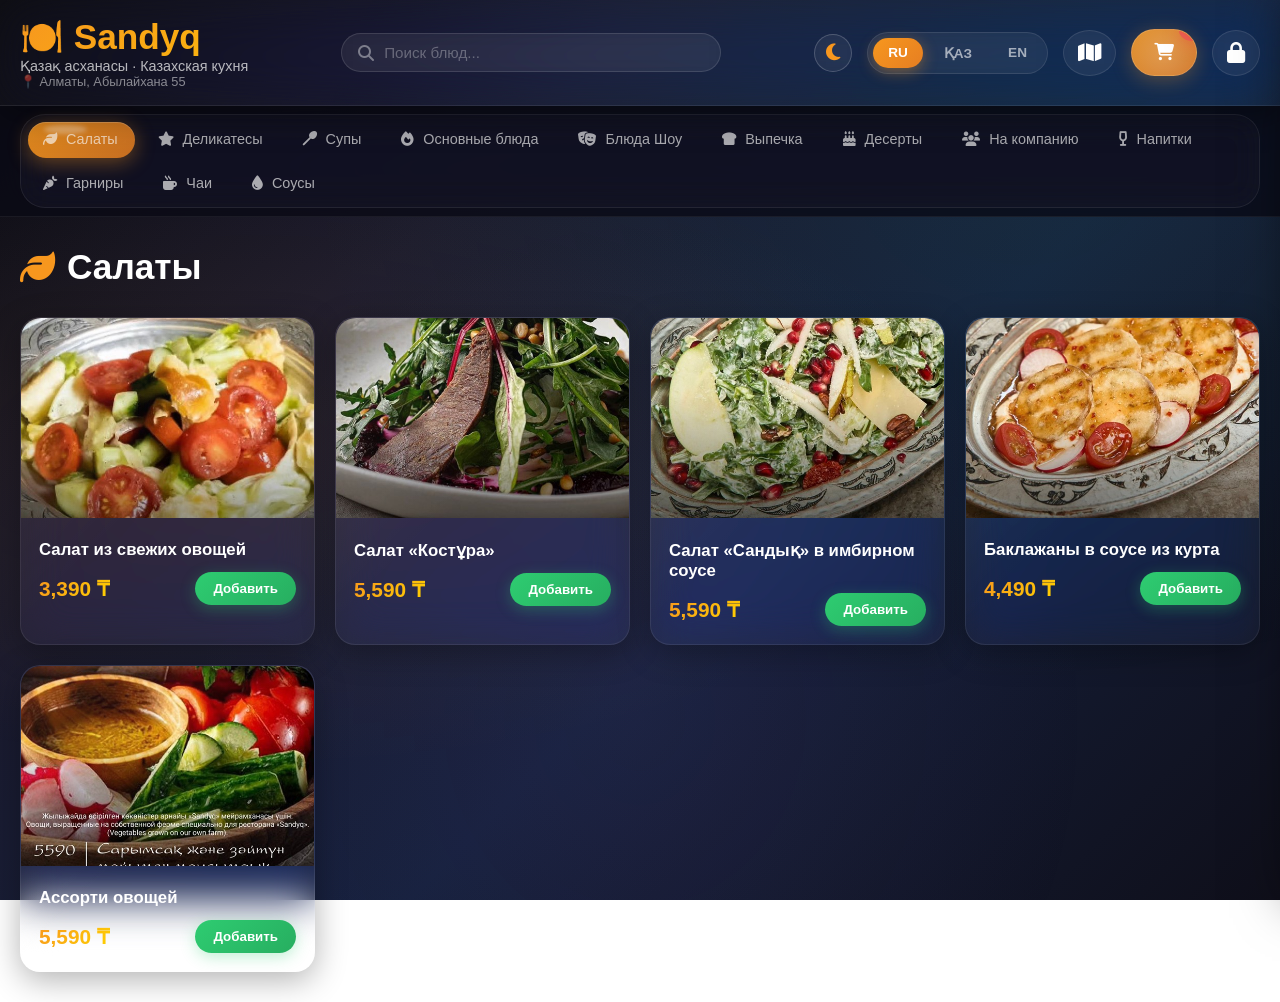
==== commit 71a42b02: "Add files via upload" ====
--- a/index.html
+++ b/index.html
@@ -2,7 +2,7 @@
 <html lang="ru">
 <head>
   <meta charset="UTF-8" />
-  <meta name="viewport" content="width=device-width, initial-scale=1.0"/>
+  <meta name="viewport" content="width=device-width, initial-scale=1.0, user-scalable=no"/>
   <title>Sandyq Алматы — Элитный этно-ресторан</title>
   <link rel="stylesheet" href="https://cdnjs.cloudflare.com/ajax/libs/font-awesome/6.4.0/css/all.min.css" />
   <style>
@@ -10,31 +10,24 @@
     body {
       font-family: 'Segoe UI', Tahoma, Geneva, Verdana, sans-serif;
       background: linear-gradient(135deg, #0a0a0f 0%, #1a1a2e 30%, #16213e 60%, #0f0f1a 100%);
-      background-attachment: fixed;
-      color: #fff;
-      min-height: 100vh;
-      overflow-x: hidden;
+      background-attachment: fixed; color: #fff; min-height: 100vh; overflow-x: hidden;
+      transition: background 0.5s ease, color 0.3s ease;
     }
     body::before {
-      content: '';
-      position: fixed; top: 0; left: 0; right: 0; bottom: 0;
-      background: 
-        radial-gradient(ellipse at 20% 50%, rgba(247, 151, 30, 0.08) 0%, transparent 50%),
-        radial-gradient(ellipse at 80% 20%, rgba(46, 204, 113, 0.06) 0%, transparent 50%),
-        radial-gradient(ellipse at 50% 80%, rgba(155, 89, 182, 0.06) 0%, transparent 50%);
-      pointer-events: none; z-index: 0;
-      animation: bgShift 20s ease-in-out infinite;
+      content: ''; position: fixed; top: 0; left: 0; right: 0; bottom: 0;
+      background: radial-gradient(ellipse at 20% 50%, rgba(247,151,30,0.08) 0%, transparent 50%),
+                  radial-gradient(ellipse at 80% 20%, rgba(46,204,113,0.06) 0%, transparent 50%),
+                  radial-gradient(ellipse at 50% 80%, rgba(155,89,182,0.06) 0%, transparent 50%);
+      pointer-events: none; z-index: 0; animation: bgShift 20s ease-in-out infinite;
     }
     @keyframes bgShift { 0%,100%{opacity:0.8} 25%{opacity:1} 50%{opacity:0.6} 75%{opacity:0.9} }
 
-    /* ===== HEADER ===== */
     header {
-      background: rgba(255,255,255,0.02);
-      backdrop-filter: blur(25px) saturate(180%);
+      background: rgba(255,255,255,0.02); backdrop-filter: blur(25px) saturate(180%);
       -webkit-backdrop-filter: blur(25px) saturate(180%);
-      border-bottom: 1px solid rgba(255,255,255,0.08);
-      padding: 1rem 0; position: sticky; top: 0; z-index: 100;
-      box-shadow: 0 8px 32px rgba(0,0,0,0.4);
+      border-bottom: 1px solid rgba(255,255,255,0.08); padding: 1rem 0;
+      position: sticky; top: 0; z-index: 100; box-shadow: 0 8px 32px rgba(0,0,0,0.4);
+      transition: background 0.3s ease, border-color 0.3s ease;
     }
     .header-container { max-width: 1400px; margin: 0 auto; padding: 0 20px; display: flex; justify-content: space-between; align-items: center; flex-wrap: wrap; gap: 15px; }
     .logo h1 { font-size: 2.2rem; font-weight: 800; background: linear-gradient(135deg, #f7971e, #ffd200); background-size: 200% auto; -webkit-background-clip: text; -webkit-text-fill-color: transparent; animation: shimmer 3s linear infinite; }
@@ -43,23 +36,19 @@
     .address { font-size:0.8rem; opacity:0.5; display:block; }
     .header-controls { display:flex; align-items:center; gap:15px; flex-wrap:wrap; }
     .header-center { flex:1; max-width:380px; margin:0 20px; }
-
     .search-box { display:flex; align-items:center; background:rgba(255,255,255,0.06); backdrop-filter:blur(10px); border:1px solid rgba(255,255,255,0.12); border-radius:25px; padding:10px 16px; gap:10px; transition:all 0.3s; }
     .search-box:focus-within { border-color:#f7971e; box-shadow:0 0 25px rgba(247,151,30,0.2); }
     .search-box i { color:rgba(255,255,255,0.4); }
     .search-box input { flex:1; background:none; border:none; color:white; font-size:0.95rem; outline:none; }
     .search-box input::placeholder { color:rgba(255,255,255,0.3); }
-    .search-clear { background:none; border:none; color:rgba(255,255,255,0.5); cursor:pointer; font-size:1.3rem; }
+    .search-clear { background:none; border:none; color:rgba(255,255,255,0.5); cursor:pointer; font-size:1.3rem; display:none; }
     .search-clear:hover { color:#e74c3c; }
-
     .theme-btn { width:38px;height:38px;border-radius:50%;border:1px solid rgba(255,255,255,0.2);background:rgba(255,255,255,0.05);backdrop-filter:blur(10px);color:#f7971e;cursor:pointer;font-size:1.2rem;display:flex;align-items:center;justify-content:center;transition:all 0.3s; }
     .theme-btn:hover { background:rgba(255,255,255,0.15);box-shadow:0 0 20px rgba(247,151,30,0.3); }
-
     .language-selector { display:flex; gap:6px; background:rgba(255,255,255,0.05); backdrop-filter:blur(10px); padding:5px; border-radius:25px; border:1px solid rgba(255,255,255,0.1); }
     .lang-btn { padding:7px 15px; border:none; border-radius:20px; cursor:pointer; background:transparent; color:rgba(255,255,255,0.6); font-size:0.85rem; font-weight:600; transition:all 0.3s; }
     .lang-btn:hover { color:#fff; }
     .lang-btn.active { background:linear-gradient(135deg,#f7971e,#e67e22); color:white; box-shadow:0 4px 15px rgba(247,151,30,0.4); }
-
     .cart-btn { background:linear-gradient(135deg,rgba(247,151,30,0.9),rgba(230,126,34,0.9)); backdrop-filter:blur(10px); border:1px solid rgba(255,255,255,0.2); color:white; padding:12px 22px; border-radius:25px; cursor:pointer; position:relative; font-size:1.1rem; transition:all 0.3s; box-shadow:0 4px 20px rgba(247,151,30,0.3); overflow:hidden; }
     .cart-btn::after { content:''; position:absolute; top:-50%; left:-50%; width:200%; height:200%; background:radial-gradient(circle,rgba(255,255,255,0.2) 0%,transparent 60%); animation:rotateGlow 4s linear infinite; }
     @keyframes rotateGlow { 0%{transform:rotate(0)} 100%{transform:rotate(360deg)} }
@@ -69,8 +58,7 @@
     .icon-btn { color:white; font-size:1.3rem; padding:10px 14px; border-radius:50%; background:rgba(255,255,255,0.05); backdrop-filter:blur(10px); border:1px solid rgba(255,255,255,0.1); transition:all 0.3s; text-decoration:none; }
     .icon-btn:hover { background:rgba(255,255,255,0.15); }
 
-    /* ===== НАВИГАЦИЯ ===== */
-    .main-nav { position:sticky; top:78px; z-index:90; background:rgba(10,10,20,0.8); backdrop-filter:blur(25px) saturate(180%); -webkit-backdrop-filter:blur(25px) saturate(180%); border-bottom:1px solid rgba(255,255,255,0.06); padding:8px 20px; }
+    .main-nav { position:sticky; top:78px; z-index:90; background:rgba(10,10,20,0.8); backdrop-filter:blur(25px) saturate(180%); -webkit-backdrop-filter:blur(25px) saturate(180%); border-bottom:1px solid rgba(255,255,255,0.06); padding:8px 20px; transition:background 0.3s ease; }
     .categories-nav { display:flex; flex-wrap:wrap; gap:8px; padding:6px; background:rgba(255,255,255,0.03); backdrop-filter:blur(15px) saturate(180%); -webkit-backdrop-filter:blur(15px) saturate(180%); border:1px solid rgba(255,255,255,0.08); border-radius:25px; position:relative; overflow:visible!important; }
     .categories-drop { position:absolute; top:6px; left:6px; height:30px; background:linear-gradient(135deg,rgba(247,151,30,0.9),rgba(230,126,34,0.85)); backdrop-filter:blur(10px); border-radius:22px; transition:all 0.5s cubic-bezier(0.34,1.56,0.64,1); z-index:0; box-shadow:0 4px 20px rgba(247,151,30,0.4),inset 0 1px 0 rgba(255,255,255,0.2); }
     .categories-drop::after { content:''; position:absolute; top:3px; left:15%; width:40%; height:25%; background:rgba(255,255,255,0.3); border-radius:50%; filter:blur(2px); }
@@ -78,7 +66,6 @@
     .category-tab:hover { color:#fff; }
     .category-tab.active { color:#fff; font-weight:700; }
     .category-tab i { margin-right:5px; }
-
     .mobile-cat-cards { display:none; gap:8px; padding:5px 0; }
     .mobile-cat-card { background:rgba(255,255,255,0.04); backdrop-filter:blur(10px); border:1px solid rgba(255,255,255,0.08); border-radius:14px; padding:12px 10px; text-align:center; cursor:pointer; font-size:0.75rem; color:rgba(255,255,255,0.7); transition:all 0.3s; min-width:70px; }
     .mobile-cat-card i { display:block; font-size:1.2rem; margin-bottom:4px; color:#f7971e; }
@@ -86,19 +73,21 @@
     .mobile-back-btn { display:none; background:none; border:none; color:#f7971e; font-size:1rem; cursor:pointer; padding:8px 0; }
     .mobile-back-btn i { margin-right:5px; }
 
-    /* ===== КОНТЕНТ ===== */
     .menu-container { max-width:1400px; margin:0 auto; padding:30px 20px; position:relative; z-index:1; }
-    .category-page-header { font-size:2.2rem; font-weight:800; margin-bottom:30px; color:#fff; display:flex; align-items:center; gap:12px; }
+    .category-page-header { font-size:2.2rem; font-weight:800; margin-bottom:30px; color:#fff; display:flex; align-items:center; gap:12px; transition:color 0.3s ease; }
     .category-page-header i { color:#f7971e; }
     .subcategory-title { font-size:1.2rem; font-weight:600; color:rgba(255,255,255,0.6); margin:25px 0 15px; padding-left:12px; border-left:3px solid rgba(247,151,30,0.5); }
+    .search-results-header { font-size:1.8rem; font-weight:700; margin-bottom:20px; color:#f7971e; }
+    .search-count { font-size:0.9rem; color:rgba(255,255,255,0.4); margin-left:10px; }
     .menu-grid { display:grid; grid-template-columns:repeat(auto-fill,minmax(280px,1fr)); gap:20px; }
 
     .menu-item { background:rgba(255,255,255,0.04); backdrop-filter:blur(20px) saturate(180%); -webkit-backdrop-filter:blur(20px) saturate(180%); border:1px solid rgba(255,255,255,0.08); border-radius:20px; overflow:visible; box-shadow:0 8px 32px rgba(0,0,0,0.3); transition:all 0.4s cubic-bezier(0.175,0.885,0.32,1.275); position:relative; }
     .menu-item::after { content:''; position:absolute; top:0;left:0;right:0;bottom:0; background:linear-gradient(135deg,rgba(255,255,255,0.06) 0%,transparent 50%); pointer-events:none; border-radius:20px; }
     .menu-item:hover { transform:translateY(-8px); box-shadow:0 20px 50px rgba(0,0,0,0.5),0 0 30px rgba(247,151,30,0.1); border-color:rgba(247,151,30,0.3); }
-    .menu-item-image { width:100%; height:200px; object-fit:cover; border-radius:20px 20px 0 0; background:rgba(255,255,255,0.02); }
+    .menu-item-image { width:100%; height:200px; object-fit:cover; border-radius:20px 20px 0 0; background:rgba(255,255,255,0.02); transition:transform 0.5s; }
+    .menu-item:hover .menu-item-image { transform:scale(1.03); }
     .menu-item-content { padding:18px; position:relative; z-index:1; }
-    .menu-item-title { font-size:1.05rem; font-weight:600; margin-bottom:10px; color:#fff; }
+    .menu-item-title { font-size:1.05rem; font-weight:600; margin-bottom:10px; color:#fff; transition:color 0.3s ease; }
     .menu-item-desc { font-size:0.75rem; color:rgba(255,255,255,0.5); margin-bottom:8px; }
     .menu-item-footer { display:flex; justify-content:space-between; align-items:center; margin-top:12px; position:relative; }
     .menu-item-price { font-size:1.3rem; font-weight:800; background:linear-gradient(135deg,#f7971e,#ffd200); -webkit-background-clip:text; -webkit-text-fill-color:transparent; background-clip:text; z-index:2; }
@@ -107,29 +96,30 @@
     .quantity-control { display:flex; align-items:center; gap:6px; z-index:2; }
     .quantity-btn { width:30px; height:30px; border:1px solid rgba(255,255,255,0.2); border-radius:50%; background:rgba(255,255,255,0.06); backdrop-filter:blur(5px); color:white; cursor:pointer; font-size:1rem; display:flex; align-items:center; justify-content:center; transition:all 0.3s; }
     .quantity-btn:hover { background:rgba(247,151,30,0.5); border-color:#f7971e; box-shadow:0 4px 15px rgba(247,151,30,0.3); }
-    .quantity-num { width:24px; text-align:center; font-weight:700; font-size:1rem; color:#fff; }
+    .quantity-num { width:24px; text-align:center; font-weight:700; font-size:1rem; color:#fff; transition:color 0.3s ease; }
     .rider-trail { position:absolute; bottom:8px; left:0; height:3px; background:linear-gradient(90deg,transparent,rgba(247,151,30,0.6),#f7971e,rgba(247,151,30,0.6),transparent); border-radius:2px; z-index:1; opacity:0; transition:all 0.5s ease; width:0; }
 
-    /* ===== КОРЗИНА ===== */
-    .cart-sidebar { position:fixed; top:0; right:-480px; width:460px; height:100vh; background:rgba(10,10,20,0.9); backdrop-filter:blur(30px) saturate(180%); -webkit-backdrop-filter:blur(30px) saturate(180%); border-left:1px solid rgba(255,255,255,0.1); box-shadow:-10px 0 50px rgba(0,0,0,0.5); transition:right 0.5s cubic-bezier(0.22,1,0.36,1); z-index:200; display:flex; flex-direction:column; }
+    .cart-sidebar { position:fixed; top:0; right:-480px; width:460px; height:100vh; background:rgba(10,10,20,0.9); backdrop-filter:blur(30px) saturate(180%); -webkit-backdrop-filter:blur(30px) saturate(180%); border-left:1px solid rgba(255,255,255,0.1); box-shadow:-10px 0 50px rgba(0,0,0,0.5); transition:right 0.5s cubic-bezier(0.22,1,0.36,1), background 0.3s ease; z-index:200; display:flex; flex-direction:column; }
     .cart-sidebar.open { right:0; }
     .cart-header { padding:25px; background:rgba(255,255,255,0.03); border-bottom:1px solid rgba(255,255,255,0.08); display:flex; justify-content:space-between; align-items:center; }
+    .cart-header h2 { transition:color 0.3s ease; }
     .close-cart { background:none; border:none; color:rgba(255,255,255,0.5); font-size:2rem; cursor:pointer; transition:all 0.3s; }
     .close-cart:hover { color:#e74c3c; transform:rotate(90deg); }
-    .back-btn { background:none; border:none; color:#f7971e; font-size:1rem; cursor:pointer; display:flex; align-items:center; gap:5px; padding:8px 0; }
+    .back-btn { background:none; border:none; color:#f7971e; font-size:1rem; cursor:pointer; display:flex; align-items:center; gap:5px; padding:8px 0; transition:color 0.3s ease; }
     .cart-content { flex:1; padding:20px; overflow-y:auto; }
-    .empty-cart { text-align:center; color:rgba(255,255,255,0.3); margin-top:60px; }
-    .empty-cart i { font-size:4rem; margin-bottom:15px; opacity:0.2; }
-    .cart-item { display:flex; justify-content:space-between; align-items:center; padding:14px 0; border-bottom:1px solid rgba(255,255,255,0.05); }
+    .empty-cart { text-align:center; margin-top:60px; }
+    .empty-cart i { font-size:4rem; margin-bottom:15px; opacity:0.2; transition:color 0.3s ease; }
+    .empty-cart p { transition:color 0.3s ease; }
+    .cart-item { display:flex; justify-content:space-between; align-items:center; padding:14px 0; border-bottom:1px solid rgba(255,255,255,0.05); transition:border-color 0.3s ease; }
     .cart-item-info { flex:1; }
-    .cart-item-name { font-weight:600; color:#fff; }
+    .cart-item-name { font-weight:600; transition:color 0.3s ease; }
     .cart-item-actions { display:flex; align-items:center; gap:5px; }
     .cart-item-actions button { border:1px solid rgba(255,255,255,0.15); color:white; width:30px; height:30px; border-radius:50%; cursor:pointer; font-size:0.9rem; transition:all 0.3s; background:rgba(255,255,255,0.05); }
-    .cart-footer { padding:25px; border-top:1px solid rgba(255,255,255,0.08); background:rgba(0,0,0,0.3); }
-    .cart-summary { font-size:0.9rem; color:rgba(255,255,255,0.5); margin-bottom:10px; padding:10px 0; border-top:1px dashed rgba(255,255,255,0.08); }
+    .cart-footer { padding:25px; border-top:1px solid rgba(255,255,255,0.08); background:rgba(0,0,0,0.3); position:sticky; bottom:0; z-index:10; transition:background 0.3s ease, border-color 0.3s ease; }
+    .cart-summary { font-size:0.9rem; color:rgba(255,255,255,0.5); margin-bottom:10px; padding:10px 0; border-top:1px dashed rgba(255,255,255,0.08); transition:color 0.3s ease, border-color 0.3s ease; }
     .cart-summary-row { display:flex; justify-content:space-between; padding:4px 0; }
-    .cart-summary-row.total { font-weight:700; color:#f7971e; font-size:1.15rem; border-top:1px solid rgba(255,255,255,0.08); margin-top:6px; padding-top:10px; }
-    .total-sum { font-size:1.3rem; font-weight:800; text-align:right; margin-bottom:12px; color:#f7971e; }
+    .cart-summary-row.total { font-weight:700; color:#f7971e; font-size:1.15rem; border-top:1px solid rgba(255,255,255,0.08); margin-top:6px; padding-top:10px; transition:color 0.3s ease; }
+    .total-sum { font-size:1.3rem; font-weight:800; text-align:right; margin-bottom:12px; transition:color 0.3s ease; }
 
     .checkout-btn {
       width:100%; padding:16px;
@@ -146,68 +136,265 @@
     @keyframes waveShimmer { 0%{background-position:0% 50%} 50%{background-position:100% 50%} 100%{background-position:0% 50%} }
     @keyframes rotateGlow { 0%{transform:rotate(0deg)} 100%{transform:rotate(360deg)} }
 
-    /* ===== МОДАЛКА ===== */
     .modal { display:none; position:fixed; top:0; left:0; width:100%; height:100%; background:rgba(0,0,0,0.7); backdrop-filter:blur(5px); z-index:300; justify-content:center; align-items:center; padding:20px; }
     .modal.open { display:flex; }
-    .modal-content { background:rgba(20,20,40,0.95); backdrop-filter:blur(25px) saturate(180%); -webkit-backdrop-filter:blur(25px) saturate(180%); border:1px solid rgba(255,255,255,0.1); max-width:650px; width:100%; border-radius:25px; max-height:90vh; overflow-y:auto; animation:modalIn 0.4s cubic-bezier(0.175,0.885,0.32,1.275); box-shadow:0 20px 60px rgba(0,0,0,0.5); }
+    .modal-content { background:rgba(20,20,40,0.95); backdrop-filter:blur(25px) saturate(180%); -webkit-backdrop-filter:blur(25px) saturate(180%); border:1px solid rgba(255,255,255,0.1); max-width:650px; width:100%; border-radius:25px; max-height:90vh; overflow-y:auto; animation:modalIn 0.4s cubic-bezier(0.175,0.885,0.32,1.275); box-shadow:0 20px 60px rgba(0,0,0,0.5); transition:background 0.3s ease, border-color 0.3s ease; }
     @keyframes modalIn { from{transform:translateY(40px) scale(0.95);opacity:0} to{transform:translateY(0) scale(1);opacity:1} }
     .modal-header { padding:22px 28px; background:rgba(255,255,255,0.03); border-bottom:1px solid rgba(255,255,255,0.08); display:flex; justify-content:space-between; align-items:center; border-radius:25px 25px 0 0; }
     .close-modal { background:none; border:none; color:rgba(255,255,255,0.5); font-size:2rem; cursor:pointer; }
     .modal-body { padding:28px; }
     .form-group { margin-bottom:18px; }
-    .form-group label { display:block; margin-bottom:6px; font-weight:600; color:rgba(255,255,255,0.7); }
+    .form-group label { display:block; margin-bottom:6px; font-weight:600; color:rgba(255,255,255,0.7); transition:color 0.3s ease; }
     .form-group input, .form-group textarea, .form-group select { width:100%; padding:12px 16px; background:rgba(255,255,255,0.05); border:1px solid rgba(255,255,255,0.1); border-radius:12px; color:white; font-size:1rem; transition:all 0.3s; }
+    .form-group input[type="date"] { width:100% !important; max-width:100% !important; min-width:auto !important; padding:12px 16px !important; box-sizing:border-box !important; color-scheme:dark; font-size:0.9rem !important; }
     .form-group input:focus, .form-group textarea:focus, .form-group select:focus { outline:none; border-color:#f7971e; box-shadow:0 0 15px rgba(247,151,30,0.15); }
     .time-schedule { display:grid; grid-template-columns:1fr 1fr; gap:12px; margin-bottom:18px; }
-    .time-category-group { background:rgba(255,255,255,0.03); border:1px solid rgba(255,255,255,0.06); padding:12px; border-radius:12px; }
-    .time-category-group label { font-size:0.85rem; font-weight:600; color:rgba(255,255,255,0.5); display:block; margin-bottom:6px; }
-    .time-category-group select { width:100%; padding:10px; background:rgba(26,29,46,0.9); border:1px solid rgba(255,255,255,0.15); border-radius:8px; color:white; }
+    .time-category-group { background:rgba(255,255,255,0.03); border:1px solid rgba(255,255,255,0.06); padding:12px; border-radius:12px; transition:background 0.3s ease, border-color 0.3s ease; }
+    .time-category-group label { font-size:0.85rem; font-weight:600; color:rgba(255,255,255,0.5); display:block; margin-bottom:6px; transition:color 0.3s ease; }
+    .time-category-group select { width:100%; padding:10px; background:rgba(26,29,46,0.9); border:1px solid rgba(255,255,255,0.15); border-radius:8px; color:white; transition:background 0.3s ease, border-color 0.3s ease, color 0.3s ease; }
     .time-category-group select option { background:#1a1d2e; color:white; }
     .modal-footer { padding:18px 28px; border-top:1px solid rgba(255,255,255,0.06); display:flex; justify-content:flex-end; gap:10px; }
-    .btn-secondary { padding:10px 24px; background:rgba(255,255,255,0.05); border:1px solid rgba(255,255,255,0.1); border-radius:20px; color:white; cursor:pointer; font-weight:600; }
-    .btn-primary { padding:10px 24px; background:linear-gradient(135deg,#f7971e,#e67e22); color:white; border:none; border-radius:20px; cursor:pointer; font-weight:700; box-shadow:0 4px 15px rgba(247,151,30,0.3); }
+    .btn-secondary { padding:10px 24px; background:rgba(255,255,255,0.05); border:1px solid rgba(255,255,255,0.1); border-radius:20px; color:white; cursor:pointer; font-weight:600; transition:all 0.3s; }
+    .btn-primary { padding:10px 24px; background:linear-gradient(135deg,#f7971e,#e67e22); color:white; border:none; border-radius:20px; cursor:pointer; font-weight:700; box-shadow:0 4px 15px rgba(247,151,30,0.3); transition:all 0.3s; }
     .btn-primary:hover { box-shadow:0 8px 25px rgba(247,151,30,0.5); }
 
-    /* ===== TOAST ===== */
     .toast { position:fixed; bottom:30px; right:30px; background:rgba(20,20,40,0.95); backdrop-filter:blur(20px); border:1px solid rgba(255,255,255,0.1); color:white; padding:16px 24px; border-radius:16px; box-shadow:0 10px 40px rgba(0,0,0,0.5); transform:translateY(120px); opacity:0; transition:all 0.4s; z-index:400; }
     .toast.show { transform:translateY(0); opacity:1; }
     .toast.success { border-left:4px solid #2ecc71; }
+    .toast.error { border-left:4px solid #e74c3c; }
 
     @keyframes dustParticle { 0%{transform:translateY(0) scale(0.3);opacity:0.9} 100%{transform:translateY(-25px) scale(3);opacity:0} }
+    @keyframes trailFlicker { 0%,100%{opacity:0.3;box-shadow:0 0 8px #f7971e,0 0 15px #ff4444} 50%{opacity:1;box-shadow:0 0 15px #f7971e,0 0 30px #ff4444,0 0 45px #f7971e} }
 
     /* ===== СВЕТЛАЯ ТЕМА ===== */
-    body.light-theme { background:linear-gradient(135deg,#fdf6ee,#fff8f0,#fef5e7,#fdf2e0);color:#2a1508; }
-    body.light-theme::before { background:radial-gradient(ellipse at 20% 50%,rgba(247,151,30,0.15) 0%,transparent 50%),radial-gradient(ellipse at 80% 20%,rgba(200,150,100,0.1) 0%,transparent 50%),radial-gradient(ellipse at 50% 80%,rgba(180,130,80,0.1) 0%,transparent 50%); }
-    body.light-theme header { background:rgba(255,248,240,0.8);border-bottom:1px solid rgba(0,0,0,0.08); }
-    body.light-theme .main-nav { background:rgba(255,248,240,0.9);border-bottom:1px solid rgba(0,0,0,0.06); }
-    body.light-theme .categories-nav { background:rgba(0,0,0,0.03);border-color:rgba(0,0,0,0.08); }
-    body.light-theme .category-tab { color:rgba(0,0,0,0.6); }
-    body.light-theme .category-tab.active { color:#fff; }
-    body.light-theme .menu-item { background:rgba(255,255,255,0.8);border-color:rgba(0,0,0,0.08);box-shadow:0 8px 32px rgba(0,0,0,0.1); }
-    body.light-theme .menu-item-title { color:#2a1508; }
-    body.light-theme .category-page-header { color:#2a1508; }
-    body.light-theme .search-box { background:rgba(0,0,0,0.03);border-color:rgba(0,0,0,0.1); }
-    body.light-theme .search-box input { color:#2a1508; }
-    body.light-theme .cart-sidebar { background:rgba(255,248,240,0.95);border-left-color:rgba(0,0,0,0.1); }
-    body.light-theme .modal-content { background:rgba(255,248,240,0.98);border-color:rgba(0,0,0,0.1); }
-    body.light-theme .form-group input,body.light-theme .form-group textarea,body.light-theme .form-group select { background:rgba(0,0,0,0.03);border-color:rgba(0,0,0,0.1);color:#2a1508; }
-    body.light-theme .time-category-group select { background:rgba(255,248,240,0.9);border-color:rgba(0,0,0,0.15);color:#2a1508; }
-    body.light-theme .time-category-group select option { background:#fff8f0;color:#2a1508; }
-    body.light-theme .quantity-btn { border-color:rgba(0,0,0,0.2);color:#2a1508; }
-    body.light-theme .quantity-num { color:#2a1508; }
-    body.light-theme .mobile-cat-card { background:rgba(0,0,0,0.03);border-color:rgba(0,0,0,0.08);color:rgba(0,0,0,0.6); }
-    body.light-theme .mobile-cat-card i { color:#c49a2a; }
-
-    /* ===== СКРОЛЛБАР ===== */
+    body.light-theme {
+      background: linear-gradient(135deg, #fdf6ee, #fff8f0, #fef5e7, #fdf2e0);
+      color: #2a1508;
+    }
+    body.light-theme::before {
+      background: radial-gradient(ellipse at 20% 50%, rgba(247,151,30,0.15) 0%, transparent 50%),
+                  radial-gradient(ellipse at 80% 20%, rgba(200,150,100,0.1) 0%, transparent 50%),
+                  radial-gradient(ellipse at 50% 80%, rgba(180,130,80,0.1) 0%, transparent 50%);
+    }
+    body.light-theme header {
+      background: rgba(255,248,240,0.85);
+      border-bottom: 1px solid rgba(0,0,0,0.08);
+    }
+    body.light-theme .main-nav {
+      background: rgba(255,248,240,0.9);
+      border-bottom: 1px solid rgba(0,0,0,0.06);
+    }
+    body.light-theme .categories-nav {
+      background: rgba(0,0,0,0.03);
+      border-color: rgba(0,0,0,0.08);
+    }
+    body.light-theme .category-tab {
+      color: rgba(0,0,0,0.6);
+    }
+    body.light-theme .category-tab:hover {
+      color: #2a1508;
+    }
+    body.light-theme .category-tab.active {
+      color: #fff;
+      background: linear-gradient(135deg, #f7971e, #e67e22);
+    }
+    body.light-theme .category-page-header {
+      color: #2a1508;
+    }
+    body.light-theme .menu-item {
+      background: rgba(255,255,255,0.85);
+      border-color: rgba(0,0,0,0.08);
+      box-shadow: 0 8px 32px rgba(0,0,0,0.08);
+    }
+    body.light-theme .menu-item-title {
+      color: #2a1508;
+    }
+    body.light-theme .menu-item-desc {
+      color: rgba(0,0,0,0.4);
+    }
+    body.light-theme .quantity-num {
+      color: #2a1508;
+    }
+    body.light-theme .quantity-btn {
+      border-color: rgba(0,0,0,0.2);
+      color: #2a1508;
+    }
+    body.light-theme .search-box {
+      background: rgba(0,0,0,0.03);
+      border-color: rgba(0,0,0,0.1);
+    }
+    body.light-theme .search-box input {
+      color: #2a1508;
+    }
+    body.light-theme .search-box i {
+      color: rgba(0,0,0,0.4);
+    }
+    body.light-theme .search-box input::placeholder {
+      color: rgba(0,0,0,0.3);
+    }
+    body.light-theme .cart-sidebar {
+      background: rgba(255,248,240,0.95);
+      border-left-color: rgba(0,0,0,0.1);
+    }
+    body.light-theme .cart-header {
+      background: rgba(0,0,0,0.02);
+      border-bottom-color: rgba(0,0,0,0.06);
+    }
+    body.light-theme .cart-header h2 {
+      color: #2a1508;
+    }
+    body.light-theme .cart-item {
+      border-bottom-color: rgba(0,0,0,0.06);
+    }
+    body.light-theme .cart-item-name {
+      color: #2a1508;
+    }
+    body.light-theme .cart-item-info > div:last-child {
+      color: rgba(0,0,0,0.6);
+    }
+    body.light-theme .cart-footer {
+      background: rgba(0,0,0,0.03);
+      border-top-color: rgba(0,0,0,0.06);
+    }
+    body.light-theme .cart-summary {
+      color: rgba(0,0,0,0.5);
+      border-top-color: rgba(0,0,0,0.06);
+    }
+    body.light-theme .cart-summary-row.total {
+      color: #c49a2a;
+      border-top-color: rgba(0,0,0,0.06);
+    }
+    body.light-theme .total-sum {
+      color: #c49a2a;
+    }
+    body.light-theme .modal-content {
+      background: rgba(255,248,240,0.98);
+      border-color: rgba(0,0,0,0.08);
+    }
+    body.light-theme .modal-header {
+      background: rgba(0,0,0,0.02);
+      border-bottom-color: rgba(0,0,0,0.06);
+    }
+    body.light-theme .modal-header h2 {
+      color: #2a1508;
+    }
+    body.light-theme .form-group label {
+      color: rgba(0,0,0,0.7);
+    }
+    body.light-theme .form-group input,
+    body.light-theme .form-group textarea,
+    body.light-theme .form-group select {
+      background: rgba(0,0,0,0.03);
+      border-color: rgba(0,0,0,0.1);
+      color: #2a1508;
+    }
+    body.light-theme .time-category-group {
+      background: rgba(0,0,0,0.02);
+      border-color: rgba(0,0,0,0.05);
+    }
+    body.light-theme .time-category-group label {
+      color: rgba(0,0,0,0.5);
+    }
+    body.light-theme .time-category-group select {
+      background: rgba(255,248,240,0.9);
+      border-color: rgba(0,0,0,0.15);
+      color: #2a1508;
+    }
+    body.light-theme .time-category-group select option {
+      background: #fff8f0;
+      color: #2a1508;
+    }
+    body.light-theme .btn-secondary {
+      color: #2a1508;
+      background: rgba(0,0,0,0.05);
+      border-color: rgba(0,0,0,0.1);
+    }
+    body.light-theme .btn-secondary:hover {
+      background: rgba(0,0,0,0.1);
+    }
+    body.light-theme .close-cart,
+    body.light-theme .close-modal {
+      color: rgba(0,0,0,0.5);
+    }
+    body.light-theme .close-cart:hover {
+      color: #e74c3c;
+    }
+    body.light-theme .back-btn {
+      color: #c49a2a;
+    }
+    body.light-theme .icon-btn {
+      color: #2a1508;
+      background: rgba(0,0,0,0.05);
+      border-color: rgba(0,0,0,0.1);
+    }
+    body.light-theme .icon-btn:hover {
+      background: rgba(0,0,0,0.1);
+    }
+    body.light-theme .theme-btn {
+      color: #c49a2a;
+      border-color: rgba(0,0,0,0.2);
+    }
+    body.light-theme .theme-btn:hover {
+      background: rgba(0,0,0,0.08);
+    }
+    body.light-theme .lang-btn {
+      color: rgba(0,0,0,0.6);
+    }
+    body.light-theme .lang-btn:hover {
+      color: #2a1508;
+    }
+    body.light-theme .lang-btn.active {
+      color: #fff;
+    }
+    body.light-theme .mobile-cat-card {
+      background: rgba(0,0,0,0.03);
+      border-color: rgba(0,0,0,0.08);
+      color: rgba(0,0,0,0.6);
+    }
+    body.light-theme .mobile-cat-card i {
+      color: #c49a2a;
+    }
+    body.light-theme .empty-cart i {
+      color: rgba(0,0,0,0.2);
+    }
+    body.light-theme .empty-cart p {
+      color: rgba(0,0,0,0.3);
+    }
+    body.light-theme .subcategory-title {
+      color: rgba(0,0,0,0.5);
+      border-left-color: rgba(247,151,30,0.5);
+    }
+    body.light-theme .search-results-header {
+      color: #c49a2a;
+    }
+    body.light-theme .search-count {
+      color: rgba(0,0,0,0.4);
+    }
+    body.light-theme .subtitle {
+      color: rgba(0,0,0,0.6);
+    }
+    body.light-theme .address {
+      color: rgba(0,0,0,0.4);
+    }
+    body.light-theme .logo h1 {
+      background: linear-gradient(135deg, #c49a2a, #f7971e);
+      -webkit-background-clip: text;
+      -webkit-text-fill-color: transparent;
+    }
+
     ::-webkit-scrollbar { width:5px; }
     ::-webkit-scrollbar-track { background:rgba(255,255,255,0.02); }
     ::-webkit-scrollbar-thumb { background:rgba(247,151,30,0.3); border-radius:3px; }
-
-    /* ===== АДАПТИВ ===== */
+    body.light-theme ::-webkit-scrollbar-track { background:rgba(0,0,0,0.02); }
+    body.light-theme ::-webkit-scrollbar-thumb { background:rgba(247,151,30,0.4); }
+
     @media (max-width:768px) {
       .header-container { flex-direction:column; gap:8px; }
+      .logo h1 { font-size:1.5rem; }
+      .subtitle { font-size:0.7rem; }
+      .address { font-size:0.65rem; }
       .header-center { max-width:100%; margin:0; order:3; }
-      .main-nav { top:auto; position:relative; }
+      .main-nav { top:auto; position:relative; padding:6px 12px; }
       .categories-nav { display:none; }
       .categories-drop { display:none; }
       .mobile-cat-cards { display:flex; flex-wrap:wrap; }
@@ -215,9 +402,6 @@
       .menu-grid { grid-template-columns:1fr 1fr; gap:15px; }
       .time-schedule { grid-template-columns:1fr; }
       .cart-sidebar { width:100%; right:-100%; }
-      .logo h1 { font-size:1.5rem; }
-      .subtitle { font-size:0.7rem; }
-      .address { font-size:0.65rem; }
       .category-page-header { font-size:1.4rem; }
       .menu-item-image { height:150px; }
       .menu-item-title { font-size:0.85rem; }
@@ -225,17 +409,16 @@
       .add-btn { padding:6px 12px; font-size:0.8rem; }
       .quantity-btn { width:26px; height:26px; }
       .checkout-btn { padding:14px; font-size:1rem; display:block!important; }
-    }
-
+      .cart-footer { position:sticky; bottom:0; padding:15px; }
+      .form-group input[type="date"] { padding:12px 16px !important; font-size:1rem !important; }
+    }
     @media (max-width:480px) {
       .menu-grid { grid-template-columns:1fr; }
-      .header-center { max-width:100%; }
-      .search-box { padding:6px 10px; }
       .logo h1 { font-size:1.3rem; }
       .cart-btn { padding:8px 14px; font-size:0.9rem; }
-      .modal-content { border-radius:15px; }
-      .modal-body { padding:15px; }
-      .checkout-btn { padding:12px; font-size:0.95rem; }
+      .checkout-btn { padding:12px; font-size:0.95rem; display:block!important; }
+      .cart-footer { position:sticky; bottom:0; padding:12px; }
+      .form-group input[type="date"] { padding:12px 16px !important; font-size:1rem !important; width:100% !important; }
     }
   </style>
 </head>
@@ -266,7 +449,13 @@
 </nav>
 
 <main>
-  <div class="menu-container"><div class="category-page" id="category-page"></div></div>
+  <div class="menu-container">
+    <div class="search-results" id="search-results" style="display:none;">
+      <div class="search-results-header"><span data-lang-key="search_results">Результаты поиска</span><span class="search-count" id="search-count"></span></div>
+      <div class="menu-grid" id="search-grid"></div>
+    </div>
+    <div class="category-page" id="category-page"></div>
+  </div>
 
   <div class="cart-sidebar" id="cart-sidebar">
     <div class="cart-header"><h2>🛒 <span data-lang-key="cart_title">Заказ</span></h2><button class="close-cart" onclick="toggleCart()">&times;</button></div>
@@ -278,214 +467,726 @@
     <div class="modal-content">
       <div class="modal-header"><h2>Оформление заказа</h2><button class="close-modal" onclick="closeCheckout()">&times;</button></div>
       <div class="modal-body">
-        <div class="form-group"><label>Имя гостя</label><input type="text" id="guest-name"></div>
-        <div class="form-group"><label>Телефон</label><input type="tel" id="guest-phone"></div>
-        <div class="form-group"><label>📅 Дата заказа</label><input type="date" id="order-date"></div>
-        <h3 style="margin-bottom:10px;">⏰ Время подачи</h3>
+        <div class="form-group"><label data-lang-key="guest_name">Имя гостя</label><input type="text" id="guest-name"></div>
+        <div class="form-group"><label data-lang-key="guest_phone">Телефон</label><input type="tel" id="guest-phone"></div>
+        <div class="form-group"><label data-lang-key="order_date">📅 Дата заказа</label><input type="date" id="order-date"></div>
+        <h3 style="margin-bottom:10px;">⏰ <span data-lang-key="serving_time">Время подачи</span></h3>
         <div class="time-schedule" id="time-schedule"></div>
-        <div class="form-group"><label>Особые пожелания</label><textarea id="special-requests" rows="2"></textarea></div>
+        <div class="form-group"><label data-lang-key="special_requests">Особые пожелания</label><textarea id="special-requests" rows="2"></textarea></div>
       </div>
-      <div class="modal-footer"><button class="btn-secondary" onclick="closeCheckout()">Отмена</button><button class="btn-primary" onclick="submitOrder()">Подтвердить</button></div>
+      <div class="modal-footer"><button class="btn-secondary" onclick="closeCheckout()" data-lang-key="cancel">Отмена</button><button class="btn-primary" onclick="submitOrder()" data-lang-key="confirm">Подтвердить</button></div>
     </div>
   </div>
+  
   <div class="toast" id="toast"></div>
 </main>
 
 <script>
+// ============================================================
+//  КОНФИГУРАЦИЯ
+// ============================================================
 const TELEGRAM_BOT_TOKEN = '1745757539:AAEUlkcpb8z7X7s8deuAJPD1saXM92YmOXA';
 const TELEGRAM_CHAT_ID = '-1004480995803';
 const TELEGRAM_API = `https://api.telegram.org/bot${TELEGRAM_BOT_TOKEN}`;
-
+const JSONBIN_KEY = '$2a$10$AxIfA8p7dq6td0BYtWWuhecnyqCJbsTGoo.oWIds3H01C43GvLGuu';
+const JSONBIN_BIN_ID = '6a411873f5f4af5e293d0edd';
+const JSONBIN_URL = `https://api.jsonbin.io/v3/b/${JSONBIN_BIN_ID}`;
+
+// ============================================================
+//  TELEGRAM ОТПРАВКА
+// ============================================================
 async function sendOrderToTelegram(order) {
-  const message = `🍽️ <b>НОВЫЙ ЗАКАЗ #${String(order.id).slice(-6)}</b>\n👤 ${order.guest.name}\n📞 ${order.guest.phone}\n📅 ${order.date||'—'}\n💰 ${order.total.toLocaleString()} ₸`;
-  const inlineKeyboard = {
-    inline_keyboard: [[{ text: '🔗 Открыть админку', url: 'https://dzhalaliddin.github.io/Sandyqworld/admin.html' }]]
-  };
+  const message = `🍽️ <b>НОВЫЙ ЗАКАЗ #${String(order.id).slice(-6)}</b>\n📍 <b>${order.restaurant}</b>\n👤 ${order.guest.name}\n📞 ${order.guest.phone}\n📅 ${order.date||'—'}\n💰 ${order.total.toLocaleString()} ₸`;
   try {
-    await fetch(`${TELEGRAM_API}/sendMessage`,{
-      method:'POST',
-      headers:{'Content-Type':'application/json'},
-      body:JSON.stringify({
-        chat_id:TELEGRAM_CHAT_ID,
-        text:message,
-        parse_mode:'HTML',
-        reply_markup:JSON.stringify(inlineKeyboard)
+    await fetch(`${TELEGRAM_API}/sendMessage`, {
+      method: 'POST',
+      headers: { 'Content-Type': 'application/json' },
+      body: JSON.stringify({
+        chat_id: TELEGRAM_CHAT_ID,
+        text: message,
+        parse_mode: 'HTML',
+        reply_markup: JSON.stringify({
+          inline_keyboard: [[{ text: '🔗 Открыть админку', url: 'https://dzhalaliddin.github.io/Sandyqworld/admin.html' }]]
+        })
       })
     });
     return true;
-  }catch(e){return false;}
-}
+  } catch(e) { return false; }
+}
+
+// ============================================================
+//  ОБЛАЧНОЕ ХРАНЕНИЕ (JSONbin)
+// ============================================================
+async function saveOrderToCloud(order) {
+  try {
+    const res = await fetch(JSONBIN_URL + '/latest', { headers: { 'X-Master-Key': JSONBIN_KEY } });
+    const data = await res.json();
+    const orders = data.record.orders || [];
+    orders.push(order);
+    await fetch(JSONBIN_URL, {
+      method: 'PUT',
+      headers: { 'X-Master-Key': JSONBIN_KEY, 'Content-Type': 'application/json' },
+      body: JSON.stringify({ orders, bookings: data.record.bookings || [] })
+    });
+    return true;
+  } catch(e) {
+    console.warn('Ошибка облака, сохраняю локально:', e);
+    const orders = JSON.parse(localStorage.getItem('orders') || '[]');
+    orders.push(order);
+    localStorage.setItem('orders', JSON.stringify(orders));
+    return false;
+  }
+}
+
+// ============================================================
+//  ДАННЫЕ МЕНЮ SANDYQ АЛМАТЫ
+// ============================================================
 const menuData = {
-  salads:{name:{ru:'Салаты',kk:'Салаттар',en:'Salads'},icon:'fa-leaf',items:[
-    {id:1,name:{ru:'Салат из свежих овощей',kk:'Балғын көкөніс салаты',en:'Fresh Vegetable Salad'},price:3390,image:'images/salad-fresh.jpg',category:'salads'},
-    {id:2,name:{ru:'Салат «Костұра»',kk:'Ысталған жылқы етімен «Костұра»',en:'Salad "Qostura"'},price:5590,image:'images/salad-kostyra.jpg',category:'salads'},
-    {id:3,name:{ru:'Салат «Сандық»',kk:'Зімбір тұздығымен «Сандық»',en:'Salad "Sandyq"'},price:5590,image:'images/salad-sandyq.jpg',category:'salads'},
-    {id:4,name:{ru:'Баклажаны в соусе курта',kk:'Кұрт тұздығындағы баклажан',en:'Eggplant in qurt sauce'},price:4490,image:'images/eggplant-qurt.jpg',category:'salads'},
-    {id:5,name:{ru:'Ассорти овощей',kk:'Сарымсақ майымен көкөністер',en:'Assorted vegetables'},price:5590,image:'images/seasonal-vegetables.jpg',category:'salads'}
-  ]},
-  deli:{name:{ru:'Деликатесы',kk:'Тіскебасарлар',en:'Delicacies'},icon:'fa-star',items:[
-    {id:6,name:{ru:'«Құйрық май»',kk:'«Құйрық май»',en:'«Kuiryk May»'},price:2290,image:'images/kuiryk-may.jpg',category:'deli'},
-    {id:7,name:{ru:'«Шеке»',kk:'«Шеке»',en:'«Sheke»'},price:6690,image:'images/sheke.jpg',category:'deli'},
-    {id:8,name:{ru:'«Жілік май»',kk:'«Жілік май»',en:'«Zhylyk May»'},price:7290,image:'images/zhilyk-may.jpg',category:'deli'},
-    {id:9,name:{ru:'«Ұйқы ашар»',kk:'«Ұйқы ашар»',en:'«Uyky ashar»'},price:6690,image:'images/uyky-ashar.jpg',category:'deli'},
-    {id:10,name:{ru:'«Құйрық бауыр»',kk:'«Құйрық бауыр»',en:'«Quiryq bauyr»'},price:7290,image:'images/quiryq-bauyr.jpg',category:'deli'},
-    {id:11,name:{ru:'«Үлпершек»',kk:'«Үлпершек»',en:'«Ulpershek»'},price:7290,image:'images/ulpershek.jpg',category:'deli'},
-    {id:12,name:{ru:'Осетровая икра',kk:'Бекіре уылдырығы',en:'Sturgeon caviar'},price:7790,image:'images/sturgeon-caviar.jpg',category:'deli'}
-  ]},
-  soups:{name:{ru:'Супы',kk:'Сорпалар',en:'Soups'},icon:'fa-utensil-spoon',items:[
-    {id:13,name:{ru:'Суп «Жібек жолы»',kk:'«Жібек жолы»',en:'«Zhibek Zholy»'},price:4490,image:'images/zhibek-zholy.jpg',category:'soups'},
-    {id:14,name:{ru:'Коже «Nomad»',kk:'«Nomad» көже',en:'"Nomad Kozhe"'},price:5590,image:'images/nomad-kozhe.jpg',category:'soups'},
-    {id:15,name:{ru:'Суп из индейки',kk:'Күркетауық сорпасы',en:'Turkey soup'},price:4490,image:'images/turkey-soup.jpg',category:'soups'},
-    {id:16,name:{ru:'Суп из перепелки',kk:'Бөдене сорпасы',en:'Quail soup'},price:5090,image:'images/quail-soup.jpg',category:'soups'},
-    {id:17,name:{ru:'«Жарма көже»',kk:'«Жарма көже»',en:'«Zharma kozhe»'},price:3390,image:'images/zharma-kozhe.jpg',category:'soups'},
-    {id:18,name:{ru:'«Көл кеспе»',kk:'«Көл кеспе»',en:'«Kol kespe»'},price:4490,image:'images/kol-kespe.jpg',category:'soups'}
-  ]},
-  main:{name:{ru:'Основные блюда',kk:'Негізгі',en:'Main'},icon:'fa-fire',items:[
-    {id:19,name:{ru:'«Қазақ ет»',kk:'«Қазақ ет»',en:'«Qazaq et»'},price:7990,image:'images/qazaq-et.jpg',category:'main'},
-    {id:20,name:{ru:'«Борша ет»',kk:'«Борша ет»',en:'"Borsha et"'},price:8890,image:'images/borsha-et.jpg',category:'main'},
-    {id:22,name:{ru:'«Бал қуырдақ»',kk:'«Бал қуырдақ»',en:'«Bal kuyrdak»'},price:7790,image:'images/bal-kuyrdak.jpg',category:'main'},
-    {id:23,name:{ru:'«Ши қуырдақ»',kk:'«Ши қуырдақ»',en:'«Shi kuyrdak»'},price:7790,image:'images/shi-kuyrdak.jpg',category:'main'},
-    {id:24,name:{ru:'«Бұқпа»',kk:'«Бұқпа»',en:'«Bugpa»'},price:8890,image:'images/bugpa.jpg',category:'main'},
-    {id:25,name:{ru:'«Қымыз қабырға»',kk:'«Қымыз қабырға»',en:'"Qymyz Qabyrga"'},price:8890,image:'images/qymyz-qabyrga.jpg',category:'main'},
-    {id:27,name:{ru:'«Қақталған қазы»',kk:'«Қақталған қазы»',en:'"Kaktalgan kazy"'},price:8890,image:'images/kaktalgan-kazy.jpg',category:'main'},
-    {id:28,name:{ru:'Горная форель',kk:'Тау бақтақ балығы',en:'Mountain trout'},price:7290,image:'images/trout.jpg',category:'main'},
-    {id:29,name:{ru:'«Нан салма»',kk:'«Нан салма»',en:'"Nan salma"'},price:6690,image:'images/nan-salma.jpg',category:'main'}
-  ]},
-  show:{name:{ru:'Блюда Шоу',kk:'Шоу тағамдар',en:'Show Dishes'},icon:'fa-theater-masks',items:[
-    {id:21,name:{ru:'«Борша ет» Шоу',kk:'«Борша ет» Шоу',en:'"Borsha et" Show'},price:27990,image:'images/borsha-et-show.jpg',category:'show'},
-    {id:26,name:{ru:'«Мойын» (2-3)',kk:'«Мойын»',en:'"Moiyn" (2-3)'},price:28990,image:'images/lamb-neck.jpg',category:'show'}
-  ]},
-  bakery:{name:{ru:'Выпечка',kk:'Нан-тоқаш',en:'Bakery'},icon:'fa-bread-slice',items:[
-    {id:30,name:{ru:'Бауырсаки',kk:'Бауырсақтар',en:'Baursak'},price:2290,image:'images/baursak-jam.jpg',category:'bakery'},
-    {id:31,name:{ru:'Баурсаки с сыром',kk:'Ірімшік бауырсақ',en:'Baursak cheese'},price:2290,image:'images/baursak-cheese.jpg',category:'bakery'},
-    {id:32,name:{ru:'«Мыжыма»',kk:'«Мыжыма»',en:'«Myzhyma»'},price:2290,image:'images/myzhyma.jpg',category:'bakery'},
-    {id:33,name:{ru:'«Бәрәміш»',kk:'«Бәрәміш»',en:'"Baramysh"'},price:2290,image:'images/baramysh.jpg',category:'bakery'},
-    {id:34,name:{ru:'«Таба нан»',kk:'«Таба нан»',en:'"Taba nan"'},price:2890,image:'images/taba-nan.jpg',category:'bakery'},
-    {id:35,name:{ru:'«Қаттама»',kk:'«Қаттама»',en:'«Kattama»'},price:2890,image:'images/kattama.jpg',category:'bakery'},
-    {id:36,name:{ru:'«Нан астау»',kk:'«Нан астау»',en:'«Nan astau»'},price:9990,image:'images/nan-astau.jpg',category:'bakery'}
-  ]},
-  desserts:{name:{ru:'Десерты',kk:'Тәттілер',en:'Desserts'},icon:'fa-cake',items:[
-    {id:37,name:{ru:'«Чизкейк»',kk:'«Чизкейк»',en:'«Cheesecake»'},price:4490,image:'images/cheesecake.jpg',category:'desserts'},
-    {id:38,name:{ru:'Финик с орехами',kk:'Құрма',en:'Stuffed dates'},price:3990,image:'images/stuffed-dates.jpg',category:'desserts'},
-    {id:39,name:{ru:'Сладости «Сандық»',kk:'«Сандық» тәттілері',en:'Sweets «Sandyq»'},price:5590,image:'images/sandyq-sweets.jpg',category:'desserts'},
-    {id:40,name:{ru:'Десерт «Сүмесүт»',kk:'«Сүмесүт»',en:'"Sumesut"'},price:4490,image:'images/sumesut.jpg',category:'desserts'},
-    {id:41,name:{ru:'Хрустящий пирог',kk:'Үй бәліші',en:'Crispy pie'},price:3990,image:'images/homemade-pie.jpg',category:'desserts'},
-    {id:42,name:{ru:'«Төңкерме»',kk:'«Төңкерме»',en:'«Tonkerme»'},price:3390,image:'images/tonkerme.jpg',category:'desserts'},
-    {id:43,name:{ru:'«Майсөк»',kk:'«Майсөк»',en:'«Maisok»'},price:3390,image:'images/maisok.jpg',category:'desserts'},
-    {id:44,name:{ru:'"Алматинский апорт"',kk:'"Алматы апорты"',en:'"Almaty aport"'},price:3990,image:'images/almaty-aport.jpg',category:'desserts'},
-    {id:45,name:{ru:'Мороженое',kk:'Балмұздақ',en:'Ice Cream'},price:2290,image:'images/ice-cream.jpg',category:'desserts'}
-  ]},
-  party:{name:{ru:'Меню на компанию',kk:'Ұжымдық мәзір',en:'Group Menu'},icon:'fa-users',items:[
-    {id:46,name:{ru:'«Сый табақ» (5-6)',kk:'«Сый табақ»',en:'"Syy tabak"'},price:72990,image:'images/syy-tabak.jpg',category:'party'},
-    {id:61,name:{ru:'«Той табақ» с головой (5-6)',kk:'«Той табақ» басымен',en:'"Toy tabak" with head (5-6)'},price:72990,image:'images/toy-tabak.jpg',category:'party',desc:{ru:'С головой барана',kk:'Қой басымен',en:'With sheep head'}},
-    {id:62,name:{ru:'«Той табақ» без головы (5-6)',kk:'«Той табақ» басыз',en:'"Toy tabak" without head (5-6)'},price:59990,image:'images/toy-tabak.jpg',category:'party',desc:{ru:'Без головы',kk:'Басыз',en:'Without head'}},
-    {id:47,name:{ru:'«Хан сырбаз» (5-6)',kk:'«Хан сырбаз»',en:'"Khan syrbaz"'},price:105990,image:'images/khan-syrbaz.jpg',category:'party'},
-    {id:48,name:{ru:'«Қарын көмбе» (5-6)',kk:'«Қарын көмбе»',en:'"Karyn kombe"'},price:99990,image:'images/karyn-kombe.jpg',category:'party'},
-    {id:49,name:{ru:'«Бел көтерер» (5-6)',kk:'«Бел көтерер»',en:'"Bel koterer"'},price:99990,image:'images/bel-koterer.jpg',category:'party'},
-    {id:50,name:{ru:'«Бекіре»',kk:'«Бекіре»',en:'"Bekire"'},price:105990,image:'images/bekire.jpg',category:'party'}
-  ]},
-  drinks:{name:{ru:'Напитки',kk:'Сусындар',en:'Drinks'},icon:'fa-wine-glass-alt',items:[
-    {id:51,name:{ru:'Шубат 0,2 л',kk:'Шұбат 0,2 л',en:'Shubat 0.2L'},price:1790,image:'images/shubat.jpg',category:'drinks'},
-    {id:52,name:{ru:'Шубат 1 л',kk:'Шұбат 1 л',en:'Shubat 1L'},price:5590,image:'images/shubat.jpg',category:'drinks'},
-    {id:53,name:{ru:'Шалап 0,2 л',kk:'Шалап 0,2 л',en:'Shalap 0.2L'},price:1990,image:'images/shalap.jpg',category:'drinks'},
-    {id:54,name:{ru:'Шалап 1 л',kk:'Шалап 1 л',en:'Shalap 1L'},price:3390,image:'images/shalap.jpg',category:'drinks'}
-  ]},
-  garnish:{name:{ru:'Гарниры',kk:'Гарнирлер',en:'Sides'},icon:'fa-carrot',items:[
-    {id:55,name:{ru:'Кус-кус',kk:'Құс-құс',en:'Couscous'},price:1790,image:'images/couscous.jpg',category:'garnish'},
-    {id:56,name:{ru:'Булгур',kk:'Бұлғыр',en:'Bulgur'},price:1790,image:'images/bulgur.jpg',category:'garnish'},
-    {id:57,name:{ru:'Молодой картофель',kk:'Жас картоп',en:'New potatoes'},price:1790,image:'images/potatoes.jpg',category:'garnish'}
-  ]},
-  tea:{name:{ru:'Чаи',kk:'Шайлар',en:'Tea'},icon:'fa-mug-hot',items:[
-    {id:58,name:{ru:'Turkistan',kk:'Turkistan',en:'Turkistan'},price:3390,image:'images/tea-turkistan.jpg',category:'tea'},
-    {id:59,name:{ru:'Sandyq шай',kk:'Sandyq шай',en:'Sandyq tea'},price:3390,image:'images/tea-sandyq.jpg',category:'tea'}
-  ]},
-  sauces:{name:{ru:'Соусы',kk:'Тұздықтар',en:'Sauces'},icon:'fa-droplet',items:[
-    {id:60,name:{ru:'Соус со степными травами',kk:'Дала шөптері',en:'Steppe herb sauce'},price:690,image:'images/sauce-herbs.jpg',category:'sauces'}
-  ]}
+  salads: {
+    name: { ru: 'Салаты', kk: 'Салаттар', en: 'Salads' }, icon: 'fa-leaf',
+    items: [
+      { id: 1, name: { ru: 'Салат из свежих овощей', kk: 'Балғын көкөніс салаты', en: 'Fresh Vegetable Salad' }, price: 3390, image: 'images/salad-fresh.jpg', category: 'salads' },
+      { id: 2, name: { ru: 'Салат «Костұра»', kk: 'Ысталған жылқы етімен «Костұра» салаты', en: 'Salad "Qostura"' }, price: 5590, image: 'images/salad-kostyra.jpg', category: 'salads' },
+      { id: 3, name: { ru: 'Салат «Сандық» в имбирном соусе', kk: 'Зімбір тұздығымен «Сандық» салаты', en: 'Salad "Sandyq"' }, price: 5590, image: 'images/salad-sandyq.jpg', category: 'salads' },
+      { id: 4, name: { ru: 'Баклажаны в соусе из курта', kk: 'Кұрт тұздығындағы баклажан', en: 'Eggplant in qurt sauce' }, price: 4490, image: 'images/eggplant-qurt.jpg', category: 'salads' },
+      { id: 5, name: { ru: 'Ассорти овощей', kk: 'Сарымсақ майымен көкөністер', en: 'Vegetables garlic butter' }, price: 5590, image: 'images/seasonal-vegetables.jpg', category: 'salads' }
+    ]
+  },
+  deli: {
+    name: { ru: 'Деликатесы', kk: 'Тіскебасарлар', en: 'Delicacies' }, icon: 'fa-star',
+    items: [
+      { id: 6, name: { ru: '«Құйрық май» с кумысом', kk: '«Құйрық май»', en: '«Kuiryk May»' }, price: 2290, image: 'images/kuiryk-may.jpg', category: 'deli' },
+      { id: 7, name: { ru: '«Шеке»', kk: '«Шеке»', en: '«Sheke»' }, price: 6690, image: 'images/sheke.jpg', category: 'deli' },
+      { id: 8, name: { ru: '«Жілік май»', kk: '«Жілік май»', en: '«Zhylyk May»' }, price: 7290, image: 'images/zhilyk-may.jpg', category: 'deli' },
+      { id: 9, name: { ru: '«Ұйқы ашар»', kk: '«Ұйқы ашар»', en: '«Uyky ashar»' }, price: 6690, image: 'images/uyky-ashar.jpg', category: 'deli' },
+      { id: 10, name: { ru: '«Құйрық бауыр»', kk: '«Құйрық бауыр»', en: '«Quiryq bauyr»' }, price: 7290, image: 'images/quiryq-bauyr.jpg', category: 'deli' },
+      { id: 11, name: { ru: '«Үлпершек»', kk: '«Үлпершек»', en: '«Ulpershek»' }, price: 7290, image: 'images/ulpershek.jpg', category: 'deli' },
+      { id: 12, name: { ru: 'Осетровая икра', kk: 'Бекіре уылдырығы', en: 'Sturgeon caviar' }, price: 7790, image: 'images/sturgeon-caviar.jpg', category: 'deli' }
+    ]
+  },
+  soups: {
+    name: { ru: 'Супы', kk: 'Сорпалар', en: 'Soups' }, icon: 'fa-utensil-spoon',
+    items: [
+      { id: 13, name: { ru: 'Суп «Жібек жолы»', kk: '«Жібек жолы»', en: '«Zhibek Zholy»' }, price: 4490, image: 'images/zhibek-zholy.jpg', category: 'soups' },
+      { id: 14, name: { ru: 'Коже «Nomad»', kk: '«Nomad» көже', en: '"Nomad Kozhe"' }, price: 5590, image: 'images/nomad-kozhe.jpg', category: 'soups' },
+      { id: 15, name: { ru: 'Суп из индейки', kk: 'Күркетауық сорпасы', en: 'Turkey soup' }, price: 4490, image: 'images/turkey-soup.jpg', category: 'soups' },
+      { id: 16, name: { ru: 'Суп из перепелки', kk: 'Бөдене сорпасы', en: 'Quail soup' }, price: 5090, image: 'images/quail-soup.jpg', category: 'soups' },
+      { id: 17, name: { ru: '«Жарма көже»', kk: '«Жарма көже»', en: '«Zharma kozhe»' }, price: 3390, image: 'images/zharma-kozhe.jpg', category: 'soups' },
+      { id: 18, name: { ru: '«Көл кеспе»', kk: '«Көл кеспе»', en: '«Kol kespe»' }, price: 4490, image: 'images/kol-kespe.jpg', category: 'soups' }
+    ]
+  },
+  main: {
+    name: { ru: 'Основные блюда', kk: 'Негізгі тағамдар', en: 'Main Dishes' }, icon: 'fa-fire',
+    items: [
+      { id: 19, name: { ru: '«Қазақ ет» (Бешбармақ)', kk: '«Қазақ ет»', en: '«Qazaq et»' }, price: 7990, image: 'images/qazaq-et.jpg', category: 'main' },
+      { id: 20, name: { ru: '«Борша ет» на камнях', kk: '«Борша ет»', en: '"Borsha et"' }, price: 8890, image: 'images/borsha-et.jpg', category: 'main' },
+      { id: 22, name: { ru: '«Бал қуырдақ»', kk: '«Бал қуырдақ»', en: '«Bal kuyrdak»' }, price: 7790, image: 'images/bal-kuyrdak.jpg', category: 'main' },
+      { id: 23, name: { ru: '«Ши қуырдақ»', kk: '«Ши қуырдақ»', en: '«Shi kuyrdak»' }, price: 7790, image: 'images/shi-kuyrdak.jpg', category: 'main' },
+      { id: 24, name: { ru: '«Бұқпа» из говядины', kk: '«Бұқпа»', en: '«Bugpa»' }, price: 8890, image: 'images/bugpa.jpg', category: 'main' },
+      { id: 25, name: { ru: '«Қымыз қабырға»', kk: '«Қымыз қабырға»', en: '"Qymyz Qabyrga"' }, price: 8890, image: 'images/qymyz-qabyrga.jpg', category: 'main' },
+      { id: 27, name: { ru: '«Қақталған қазы»', kk: '«Қақталған қазы»', en: '"Kaktalgan kazy"' }, price: 8890, image: 'images/kaktalgan-kazy.jpg', category: 'main' },
+      { id: 28, name: { ru: 'Горная форель', kk: 'Тау бақтақ балығы', en: 'Mountain trout' }, price: 7290, image: 'images/trout.jpg', category: 'main' },
+      { id: 29, name: { ru: '«Нан салма»', kk: '«Нан салма»', en: '"Nan salma"' }, price: 6690, image: 'images/nan-salma.jpg', category: 'main' }
+    ]
+  },
+  show: {
+    name: { ru: 'Блюда Шоу', kk: 'Шоу тағамдар', en: 'Show Dishes' }, icon: 'fa-theater-masks',
+    items: [
+      { id: 21, name: { ru: '«Борша ет» Шоу', kk: '«Борша ет» Шоу', en: '"Borsha et" Show' }, price: 27990, image: 'images/borsha-et-show.jpg', category: 'show' },
+      { id: 26, name: { ru: 'Томленая шея баранины Шоу', kk: 'Бұқтырылған қой мойны', en: 'Braised lamb neck Show' }, price: 28990, image: 'images/lamb-neck.jpg', category: 'show' }
+    ]
+  },
+  bakery: {
+    name: { ru: 'Выпечка', kk: 'Нан-тоқаш', en: 'Bakery' }, icon: 'fa-bread-slice',
+    items: [
+      { id: 30, name: { ru: 'Бауырсаки с вареньем', kk: 'Бауырсақтар', en: 'Baursak' }, price: 2290, image: 'images/baursak-jam.jpg', category: 'bakery' },
+      { id: 31, name: { ru: 'Баурсаки с сыром', kk: 'Ірімшік бауырсақ', en: 'Baursak cheese' }, price: 2290, image: 'images/baursak-cheese.jpg', category: 'bakery' },
+      { id: 32, name: { ru: '«Мыжыма»', kk: '«Мыжыма»', en: '«Myzhyma»' }, price: 2290, image: 'images/myzhyma.jpg', category: 'bakery' },
+      { id: 33, name: { ru: '«Бәрәміш»', kk: '«Бәрәміш»', en: '"Baramysh"' }, price: 2290, image: 'images/baramysh.jpg', category: 'bakery' },
+      { id: 34, name: { ru: '«Таба нан»', kk: '«Таба нан»', en: '"Taba nan"' }, price: 2890, image: 'images/taba-nan.jpg', category: 'bakery' },
+      { id: 35, name: { ru: '«Қаттама»', kk: '«Қаттама»', en: '«Kattama»' }, price: 2890, image: 'images/kattama.jpg', category: 'bakery' },
+      { id: 36, name: { ru: '«Нан астау»', kk: '«Нан астау»', en: '«Nan astau»' }, price: 9990, image: 'images/nan-astau.jpg', category: 'bakery' }
+    ]
+  },
+  desserts: {
+    name: { ru: 'Десерты', kk: 'Тәттілер', en: 'Desserts' }, icon: 'fa-cake',
+    items: [
+      { id: 37, name: { ru: '«Чизкейк» из тары', kk: '«Чизкейк»', en: '«Cheesecake»' }, price: 4490, image: 'images/cheesecake.jpg', category: 'desserts' },
+      { id: 38, name: { ru: 'Финик с орехами', kk: 'Құрма', en: 'Stuffed dates' }, price: 3990, image: 'images/stuffed-dates.jpg', category: 'desserts' },
+      { id: 39, name: { ru: 'Сладости «Сандық»', kk: '«Сандық» тәттілері', en: 'Sweets «Sandyq»' }, price: 5590, image: 'images/sandyq-sweets.jpg', category: 'desserts' },
+      { id: 40, name: { ru: 'Десерт «Сүмесүт»', kk: '«Сүмесүт»', en: '"Sumesut"' }, price: 4490, image: 'images/sumesut.jpg', category: 'desserts' },
+      { id: 41, name: { ru: 'Хрустящий пирог', kk: 'Үй бәліші', en: 'Crispy pie' }, price: 3990, image: 'images/homemade-pie.jpg', category: 'desserts' },
+      { id: 42, name: { ru: '«Төңкерме»', kk: '«Төңкерме»', en: '«Tonkerme»' }, price: 3390, image: 'images/tonkerme.jpg', category: 'desserts' },
+      { id: 43, name: { ru: '«Майсөк»', kk: '«Майсөк»', en: '«Maisok»' }, price: 3390, image: 'images/maisok.jpg', category: 'desserts' },
+      { id: 44, name: { ru: '"Алматинский апорт"', kk: '"Алматы апорты"', en: '"Almaty aport"' }, price: 3990, image: 'images/almaty-aport.jpg', category: 'desserts' },
+      { id: 45, name: { ru: 'Мороженое', kk: 'Балмұздақ', en: 'Ice Cream' }, price: 2290, image: 'images/ice-cream.jpg', category: 'desserts' }
+    ]
+  },
+  party: {
+    name: { ru: 'На компанию', kk: 'Ұжымдық', en: 'Group' }, icon: 'fa-users',
+    items: [
+      { id: 46, name: { ru: '«Сый табақ» (5-6)', kk: '«Сый табақ»', en: '"Syy tabak"' }, price: 72990, image: 'images/syy-tabak.jpg', category: 'party' },
+      { id: 47, name: { ru: '«Хан сырбаз» (5-6)', kk: '«Хан сырбаз»', en: '"Khan syrbaz"' }, price: 105990, image: 'images/khan-syrbaz.jpg', category: 'party' },
+      { id: 48, name: { ru: '«Қарын көмбе» (5-6)', kk: '«Қарын көмбе»', en: '"Karyn kombe"' }, price: 99990, image: 'images/karyn-kombe.jpg', category: 'party' },
+      { id: 49, name: { ru: '«Бел көтерер» (5-6)', kk: '«Бел көтерер»', en: '"Bel koterer"' }, price: 99990, image: 'images/bel-koterer.jpg', category: 'party' },
+      { id: 50, name: { ru: '«Бекіре» с овощами', kk: '«Бекіре»', en: '"Bekire"' }, price: 105990, image: 'images/bekire.jpg', category: 'party' }
+    ]
+  },
+  drinks: {
+    name: { ru: 'Напитки', kk: 'Сусындар', en: 'Drinks' }, icon: 'fa-wine-glass-alt',
+    items: [
+      { id: 51, name: { ru: 'Шубат', kk: 'Шұбат', en: 'Shubat' }, price: 1790, image: 'images/shubat.jpg', category: 'drinks' },
+      { id: 52, name: { ru: 'Шалап', kk: 'Шалап', en: 'Shalap' }, price: 1990, image: 'images/shalap.jpg', category: 'drinks' },
+      { id: 53, name: { ru: 'Кумыс', kk: 'Қымыз', en: 'Kumis' }, price: 1500, image: 'images/kymyz.jpg', category: 'drinks' }
+    ]
+  },
+  garnish: {
+    name: { ru: 'Гарниры', kk: 'Гарнирлер', en: 'Sides' }, icon: 'fa-carrot',
+    items: [
+      { id: 54, name: { ru: 'Кус-кус', kk: 'Құс-құс', en: 'Couscous' }, price: 1790, image: 'images/couscous.jpg', category: 'garnish' },
+      { id: 55, name: { ru: 'Булгур', kk: 'Бұлғыр', en: 'Bulgur' }, price: 1790, image: 'images/bulgur.jpg', category: 'garnish' },
+      { id: 56, name: { ru: 'Молодой картофель', kk: 'Жас картоп', en: 'New potatoes' }, price: 1790, image: 'images/potatoes.jpg', category: 'garnish' }
+    ]
+  },
+  tea: {
+    name: { ru: 'Чаи', kk: 'Шайлар', en: 'Tea' }, icon: 'fa-mug-hot',
+    items: [
+      { id: 57, name: { ru: 'Turkistan', kk: 'Turkistan', en: 'Turkistan' }, price: 3390, image: 'images/tea-turkistan.jpg', category: 'tea' },
+      { id: 58, name: { ru: 'Sandyq шай', kk: 'Sandyq шай', en: 'Sandyq tea' }, price: 3390, image: 'images/tea-sandyq.jpg', category: 'tea' }
+    ]
+  },
+  sauces: {
+    name: { ru: 'Соусы', kk: 'Тұздықтар', en: 'Sauces' }, icon: 'fa-droplet',
+    items: [
+      { id: 59, name: { ru: 'Степные травы', kk: 'Дала шөптері', en: 'Steppe herbs' }, price: 690, image: 'images/sauce-herbs.jpg', category: 'sauces' },
+      { id: 60, name: { ru: 'Гранатовый', kk: 'Анар', en: 'Pomegranate' }, price: 690, image: 'images/sauce-pomegranate.jpg', category: 'sauces' }
+    ]
+  }
 };
 
-const categoryTimeMap = {salads:{icon:'🥗',timeKey:'salads'},deli:{icon:'⭐',timeKey:'deli'},soups:{icon:'🍲',timeKey:'soups'},main:{icon:'🔥',timeKey:'hot'},show:{icon:'🎭',timeKey:'show'},bakery:{icon:'🍞',timeKey:'bakery'},desserts:{icon:'🍰',timeKey:'desserts'},party:{icon:'👥',timeKey:'party'},drinks:{icon:'🥤',timeKey:'drinks'},garnish:{icon:'🥕',timeKey:'garnish'},tea:{icon:'🍵',timeKey:'tea'},sauces:{icon:'💧',timeKey:'sauces'}};
+const categoryTimeMap = {
+  salads: { icon: '🥗', timeKey: 'salads' },
+  deli: { icon: '⭐', timeKey: 'deli' },
+  soups: { icon: '🍲', timeKey: 'soups' },
+  main: { icon: '🔥', timeKey: 'hot' },
+  show: { icon: '🎭', timeKey: 'show' },
+  bakery: { icon: '🍞', timeKey: 'bakery' },
+  desserts: { icon: '🍰', timeKey: 'desserts' },
+  party: { icon: '👥', timeKey: 'party' },
+  drinks: { icon: '🥤', timeKey: 'drinks' },
+  garnish: { icon: '🥕', timeKey: 'garnish' },
+  tea: { icon: '🍵', timeKey: 'tea' },
+  sauces: { icon: '💧', timeKey: 'sauces' }
+};
+
 const langDict = {
-  ru:{salads:'Салаты',deli:'Деликатесы',soups:'Супы',main:'Основные',show:'Блюда Шоу',bakery:'Выпечка',desserts:'Десерты',party:'Компания',drinks:'Напитки',garnish:'Гарниры',tea:'Чаи',sauces:'Соусы',cart_title:'Заказ',checkout_btn:'Оформить заказ',add:'Добавить',total:'Итого',subtotal:'Сумма',service:'Сервис 15%',back:'Назад к категориям'},
-  kk:{salads:'Салаттар',deli:'Тіскебасарлар',soups:'Сорпалар',main:'Негізгі',show:'Шоу тағамдар',bakery:'Нан-тоқаш',desserts:'Тәттілер',party:'Ұжымдық',drinks:'Сусындар',garnish:'Гарнирлер',tea:'Шайлар',sauces:'Тұздықтар',cart_title:'Тапсырыс',checkout_btn:'Тапсырыс беру',add:'Қосу',total:'Барлығы',subtotal:'Сома',service:'Қызмет 15%',back:'Артқа'},
-  en:{salads:'Salads',deli:'Delicacies',soups:'Soups',main:'Main',show:'Show Dishes',bakery:'Bakery',desserts:'Desserts',party:'Group',drinks:'Drinks',garnish:'Sides',tea:'Tea',sauces:'Sauces',cart_title:'Order',checkout_btn:'Checkout',add:'Add',total:'Total',subtotal:'Subtotal',service:'Service 15%',back:'Back'}
+  ru: { salads:'Салаты', deli:'Деликатесы', soups:'Супы', main:'Основные', show:'Блюда Шоу', bakery:'Выпечка', desserts:'Десерты', party:'Компания', drinks:'Напитки', garnish:'Гарниры', tea:'Чаи', sauces:'Соусы', cart_title:'Заказ', cart_empty:'Корзина пуста', checkout_btn:'Оформить', guest_name:'Имя', guest_phone:'Телефон', order_date:'Дата', serving_time:'Время', special_requests:'Пожелания', cancel:'Отмена', confirm:'Подтвердить', subtotal:'Сумма', service:'Сервис 15%', total:'Итого', add:'Добавить', search_results:'Поиск', search_placeholder:'Поиск...', back:'Назад' },
+  kk: { salads:'Салаттар', deli:'Тіскебасарлар', soups:'Сорпалар', main:'Негізгі', show:'Шоу тағамдар', bakery:'Нан-тоқаш', desserts:'Тәттілер', party:'Ұжымдық', drinks:'Сусындар', garnish:'Гарнирлер', tea:'Шайлар', sauces:'Тұздықтар', cart_title:'Тапсырыс', cart_empty:'Бос', checkout_btn:'Рәсімдеу', guest_name:'Аты', guest_phone:'Телефон', order_date:'Күні', serving_time:'Уақыт', special_requests:'Тілектер', cancel:'Болдырмау', confirm:'Растау', subtotal:'Сома', service:'Қызмет 15%', total:'Барлығы', add:'Қосу', search_results:'Іздеу', search_placeholder:'Іздеу...', back:'Артқа' },
+  en: { salads:'Salads', deli:'Delicacies', soups:'Soups', main:'Main', show:'Show Dishes', bakery:'Bakery', desserts:'Desserts', party:'Group', drinks:'Drinks', garnish:'Sides', tea:'Tea', sauces:'Sauces', cart_title:'Order', cart_empty:'Empty', checkout_btn:'Checkout', guest_name:'Name', guest_phone:'Phone', order_date:'Date', serving_time:'Time', special_requests:'Notes', cancel:'Cancel', confirm:'Confirm', subtotal:'Subtotal', service:'Service 15%', total:'Total', add:'Add', search_results:'Search', search_placeholder:'Search...', back:'Back' }
 };
 
-let currentLang='ru',cart=[],currentCategory='salads';
-const GIF_URL='sprites/horse.gif';
-
-function toggleTheme(){document.body.classList.toggle('light-theme');const icon=document.getElementById('theme-icon');const isLight=document.body.classList.contains('light-theme');icon.className=isLight?'fas fa-sun':'fas fa-moon';localStorage.setItem('theme',isLight?'light':'dark');}
-(function(){if(localStorage.getItem('theme')==='light'){document.body.classList.add('light-theme');document.getElementById('theme-icon').className='fas fa-sun';}})();
-
-function buildNav(){
-  const nav=document.getElementById('categories-nav'),mobileCards=document.getElementById('mobile-cat-cards');
-  let h='<div class="categories-drop" id="categories-drop"></div>',cards='';
-  const order=['salads','deli','soups','main','show','bakery','desserts','party','drinks','garnish','tea','sauces'];
-  for(const k of order){const cat=menuData[k];if(!cat)continue;h+=`<button class="category-tab" data-cat="${k}" onclick="switchCategory('${k}')"><i class="fas ${cat.icon}"></i> <span data-lang-key="${k}">${cat.name[currentLang]}</span></button>`;cards+=`<div class="mobile-cat-card" onclick="switchCategory('${k}')"><i class="fas ${cat.icon}"></i>${cat.name[currentLang]}</div>`;}
-  nav.innerHTML=h;if(mobileCards)mobileCards.innerHTML=cards;
-}
-
-function showCategoryCards(){document.getElementById('mobile-cat-cards').style.display='flex';document.getElementById('mobile-back-btn').style.display='none';document.getElementById('category-page').innerHTML='';}
-function switchCategory(k){currentCategory=k;document.querySelectorAll('.category-tab').forEach(t=>t.classList.remove('active'));const tab=document.querySelector(`.category-tab[data-cat="${k}"]`);if(tab)tab.classList.add('active');moveDrop(k);renderCategoryPage(k);if(window.innerWidth<=768){document.getElementById('mobile-cat-cards').style.display='none';document.getElementById('mobile-back-btn').style.display='block';}}
-function moveDrop(k){const tab=document.querySelector(`.category-tab[data-cat="${k}"]`),drop=document.getElementById('categories-drop'),nav=document.getElementById('categories-nav');if(tab&&drop&&nav){const nr=nav.getBoundingClientRect(),tr=tab.getBoundingClientRect();drop.style.left=(tr.left-nr.left)+'px';drop.style.width=tr.width+'px';drop.style.top=(tr.top-nr.top)+'px';drop.style.height=tr.height+'px';}}
-function searchMenu(){const q=document.getElementById('search-input').value.trim().toLowerCase();document.getElementById('search-clear').style.display=q.length>0?'block':'none';if(q.length>0){let f=[];for(const k in menuData){f.push(...menuData[k].items.filter(i=>(i.name.ru||'').toLowerCase().includes(q)));}document.getElementById('category-page').innerHTML=f.length?`<div class="menu-grid">${f.map(renderItem).join('')}</div>`:'<p style="text-align:center;opacity:0.5;padding:40px;">Ничего не найдено</p>';}else{renderCategoryPage(currentCategory);}}
-function clearSearch(){document.getElementById('search-input').value='';document.getElementById('search-clear').style.display='none';renderCategoryPage(currentCategory);}
-function renderCategoryPage(k){const pg=document.getElementById('category-page'),c=menuData[k];if(!c)return;pg.innerHTML=`<div class="category-page-header"><i class="fas ${c.icon}"></i> ${c.name[currentLang]}</div><div class="menu-grid">${c.items.map(renderItem).join('')}</div>`;}
-function renderItem(item){const ci=cart.find(c=>c.id===item.id),qty=ci?ci.quantity:0,desc=item.desc?item.desc[currentLang]:'';return `<div class="menu-item" id="item-${item.id}"><img src="${item.image||'https://via.placeholder.com/300x200'}" class="menu-item-image" onerror="this.src='https://via.placeholder.com/300x200'"><div class="menu-item-content"><div class="menu-item-title">${item.name[currentLang]||item.name.ru}</div>${desc?`<div class="menu-item-desc">${desc}</div>`:''}<div class="menu-item-footer"><span class="menu-item-price">${item.price.toLocaleString()} ₸</span>${qty>0?`<div class="quantity-control"><button class="quantity-btn" onclick="changeQuantity(${item.id},-1)">−</button><span class="quantity-num">${qty}</span><button class="quantity-btn" onclick="changeQuantity(${item.id},1)">+</button></div>`:`<button class="add-btn" onclick="addToCart(${item.id})">${langDict[currentLang]?.add||'Добавить'}</button>`}</div><div class="rider-trail" id="trail-${item.id}"></div></div></div>`;}
-function setLanguage(l){currentLang=l;document.querySelectorAll('.lang-btn').forEach(b=>b.classList.toggle('active',b.dataset.lang===l));document.querySelectorAll('[data-lang-key]').forEach(el=>{const k=el.getAttribute('data-lang-key');if(langDict[l]?.[k])el.textContent=langDict[l][k];});buildNav();renderCategoryPage(currentCategory);updateCart();}
-function findItemById(id){for(const k in menuData){const f=menuData[k].items.find(i=>i.id===id);if(f)return f;}return null;}
-function addToCart(id){const item=findItemById(id);if(!item)return;const ex=cart.find(c=>c.id===id);if(!ex)cart.push({...item,quantity:1});else ex.quantity+=1;updateCart();refreshView();runHorse(id);}
-function changeQuantity(id,d){const ci=cart.find(c=>c.id===id);if(!ci)return;ci.quantity+=d;if(ci.quantity<=0)cart=cart.filter(c=>c.id!==id);else if(d>0)runHorse(id);updateCart();refreshView();}
-function runHorse(id){const card=document.getElementById('item-'+id);if(!card)return;const trail=document.getElementById('trail-'+id);if(trail){trail.style.width='100%';trail.style.opacity='1';trail.style.background='linear-gradient(90deg,transparent,#f7971e,#ff6b35,#f7971e,transparent)';trail.style.boxShadow='0 0 20px #f7971e,0 0 40px #ff4444';setTimeout(()=>{trail.style.opacity='0';trail.style.boxShadow='none';},5000);}const horse=document.createElement('img');horse.src=GIF_URL;horse.style.cssText='position:absolute;bottom:6px;left:5%;width:80px;z-index:30;transition:left 3s ease-out;filter:drop-shadow(0 0 10px rgba(247,151,30,0.6));';card.appendChild(horse);requestAnimationFrame(()=>{horse.style.left='55%';});for(let d=0;d<8;d++){setTimeout(()=>{const dust=document.createElement('div');dust.style.cssText='position:absolute;bottom:3px;left:'+(8+d*8)+'%;width:4px;height:4px;background:rgba(210,180,140,0.6);border-radius:50%;z-index:25;animation:dustParticle 0.7s ease-out forwards;';card.appendChild(dust);setTimeout(()=>dust.remove(),700);},d*120);}setTimeout(()=>{horse.style.opacity='0';setTimeout(()=>horse.remove(),500);},2800);}
-function removeFromCart(id){cart=cart.filter(c=>c.id!==id);updateCart();refreshView();}
-function refreshView(){document.getElementById('search-input').value?searchMenu():renderCategoryPage(currentCategory);}
-
-function updateCart(){
-  document.getElementById('cart-count').textContent=cart.reduce((s,i)=>s+i.quantity,0);
-  const sub=cart.reduce((s,i)=>s+i.price*i.quantity,0),serv=Math.round(sub*0.15),tot=sub+serv;
-  document.getElementById('total-sum').textContent=`${langDict[currentLang]?.total||'Итого'}: ${tot.toLocaleString()} ₸`;
-  const summary=document.getElementById('cart-summary');
-  if(summary&&cart.length)summary.innerHTML=`<div class="cart-summary-row"><span>${langDict[currentLang]?.subtotal}:</span><span>${sub.toLocaleString()} ₸</span></div><div class="cart-summary-row"><span>${langDict[currentLang]?.service}:</span><span>${serv.toLocaleString()} ₸</span></div><div class="cart-summary-row total"><span>${langDict[currentLang]?.total}:</span><span>${tot.toLocaleString()} ₸</span></div>`;
-  else if(summary)summary.innerHTML='';
-  const backBtn=window.innerWidth<=480?'<button class="back-btn" onclick="toggleCart()">← Продолжить покупки</button>':'';
-  document.getElementById('cart-content').innerHTML=cart.length?backBtn+cart.map(i=>`<div class="cart-item"><div><b>${i.name.ru||''}</b> ×${i.quantity}</div><div>${(i.price*i.quantity).toLocaleString()} ₸</div><div><button onclick="changeQuantity(${i.id},-1)" style="background:#e74c3c;color:white;border:none;border-radius:50%;width:24px;height:24px;">−</button> <button onclick="changeQuantity(${i.id},1)" style="background:#2ecc71;color:white;border:none;border-radius:50%;width:24px;height:24px;">+</button></div></div>`).join(''):'<p style="text-align:center;opacity:0.5">Корзина пуста</p>';
-}
-
-function toggleCart(){const sidebar=document.getElementById('cart-sidebar');sidebar.classList.toggle('open');document.body.style.overflow=sidebar.classList.contains('open')?'hidden':'';}
-
-function openCheckout(){
-  if(!cart.length)return;
-  const cats=[...new Set(cart.map(i=>i.category))];
-  const sched=document.getElementById('time-schedule');
-  if(sched){
-    sched.innerHTML=cats.map(cat=>{
-      const tk=(categoryTimeMap[cat]||{timeKey:cat}).timeKey;
-      let hours='';for(let h=0;h<24;h++){const hh=String(h).padStart(2,'0');hours+=`<option value="${hh}">${hh}</option>`;}
-      const minutes='<option value="00">00</option><option value="15">15</option><option value="30">30</option><option value="45">45</option>';
-      return `<div class="time-category-group"><label>${(categoryTimeMap[cat]||{icon:'📦'}).icon} ${langDict[currentLang]?.[cat]||cat}</label><div style="display:flex;gap:8px"><select id="time-h-${tk}" style="flex:1">${hours}</select><span style="color:rgba(255,255,255,0.5);align-self:center">:</span><select id="time-m-${tk}" style="flex:1">${minutes}</select></div></div>`;
+let currentLang = 'ru';
+let cart = [];
+let currentCategory = 'salads';
+const GIF_URL = 'sprites/horse.gif';
+
+// ============================================================
+//  ТЕМА
+// ============================================================
+function toggleTheme() {
+  document.body.classList.toggle('light-theme');
+  const icon = document.getElementById('theme-icon');
+  const isLight = document.body.classList.contains('light-theme');
+  icon.className = isLight ? 'fas fa-sun' : 'fas fa-moon';
+  localStorage.setItem('theme', isLight ? 'light' : 'dark');
+  updateCart(); // Обновляем корзину при смене темы
+}
+
+(function() {
+  if (localStorage.getItem('theme') === 'light') {
+    document.body.classList.add('light-theme');
+    document.getElementById('theme-icon').className = 'fas fa-sun';
+  }
+})();
+
+// ============================================================
+//  НАВИГАЦИЯ
+// ============================================================
+function buildNav() {
+  const nav = document.getElementById('categories-nav');
+  const mobileCards = document.getElementById('mobile-cat-cards');
+  let h = '<div class="categories-drop" id="categories-drop"></div>';
+  let cards = '';
+  const order = ['salads','deli','soups','main','show','bakery','desserts','party','drinks','garnish','tea','sauces'];
+  for (const k of order) {
+    const cat = menuData[k];
+    if (!cat) continue;
+    h += `<button class="category-tab" data-cat="${k}" onclick="switchCategory('${k}')"><i class="fas ${cat.icon}"></i> <span data-lang-key="${k}">${cat.name[currentLang]}</span></button>`;
+    cards += `<div class="mobile-cat-card" onclick="switchCategory('${k}')"><i class="fas ${cat.icon}"></i>${cat.name[currentLang]}</div>`;
+  }
+  nav.innerHTML = h;
+  if (mobileCards) mobileCards.innerHTML = cards;
+}
+
+function showCategoryCards() {
+  document.getElementById('mobile-cat-cards').style.display = 'flex';
+  document.getElementById('mobile-back-btn').style.display = 'none';
+  document.getElementById('category-page').innerHTML = '';
+}
+
+function switchCategory(k) {
+  currentCategory = k;
+  document.getElementById('search-results').style.display = 'none';
+  document.getElementById('search-input').value = '';
+  document.getElementById('search-clear').style.display = 'none';
+  document.querySelectorAll('.category-tab').forEach(t => t.classList.remove('active'));
+  const tab = document.querySelector(`.category-tab[data-cat="${k}"]`);
+  if (tab) tab.classList.add('active');
+  moveDrop(k);
+  renderCategoryPage(k);
+  if (window.innerWidth <= 768) {
+    document.getElementById('mobile-cat-cards').style.display = 'none';
+    document.getElementById('mobile-back-btn').style.display = 'block';
+  }
+}
+
+function moveDrop(k) {
+  const tab = document.querySelector(`.category-tab[data-cat="${k}"]`);
+  const drop = document.getElementById('categories-drop');
+  const nav = document.getElementById('categories-nav');
+  if (tab && drop && nav) {
+    const nr = nav.getBoundingClientRect();
+    const tr = tab.getBoundingClientRect();
+    drop.style.left = (tr.left - nr.left) + 'px';
+    drop.style.width = tr.width + 'px';
+    drop.style.top = (tr.top - nr.top) + 'px';
+    drop.style.height = tr.height + 'px';
+  }
+}
+
+// ============================================================
+//  ПОИСК
+// ============================================================
+function searchMenu() {
+  const q = document.getElementById('search-input').value.trim().toLowerCase();
+  document.getElementById('search-clear').style.display = q.length > 0 ? 'block' : 'none';
+  const results = document.getElementById('search-results');
+  const page = document.getElementById('category-page');
+  if (q.length > 0) {
+    page.style.display = 'none';
+    results.style.display = 'block';
+    let found = [];
+    for (const k in menuData) {
+      found.push(...menuData[k].items.filter(i => (i.name[currentLang] || i.name.ru || '').toLowerCase().includes(q)));
+    }
+    document.getElementById('search-count').textContent = `(${found.length})`;
+    document.getElementById('search-grid').innerHTML = found.length ? found.map(renderItem).join('') : '<p style="text-align:center;opacity:0.5;padding:40px;">Ничего не найдено</p>';
+  } else {
+    results.style.display = 'none';
+    page.style.display = 'block';
+    renderCategoryPage(currentCategory);
+  }
+}
+
+function clearSearch() {
+  document.getElementById('search-input').value = '';
+  document.getElementById('search-results').style.display = 'none';
+  document.getElementById('search-clear').style.display = 'none';
+  document.getElementById('category-page').style.display = 'block';
+  renderCategoryPage(currentCategory);
+}
+
+// ============================================================
+//  ОТРИСОВКА МЕНЮ
+// ============================================================
+function renderCategoryPage(k) {
+  const pg = document.getElementById('category-page');
+  const c = menuData[k];
+  if (!c) return;
+  pg.style.display = 'block';
+  pg.innerHTML = `<div class="category-page-header"><i class="fas ${c.icon}"></i> ${c.name[currentLang]}</div><div class="menu-grid">${c.items.map(renderItem).join('')}</div>`;
+}
+
+function renderItem(item) {
+  const ci = cart.find(c => c.id === item.id);
+  const qty = ci ? ci.quantity : 0;
+  const desc = item.desc ? item.desc[currentLang] : '';
+  const isLight = document.body.classList.contains('light-theme');
+  return `<div class="menu-item" id="item-${item.id}">
+    <img src="${item.image || 'https://via.placeholder.com/300x200'}" class="menu-item-image" onerror="this.src='https://via.placeholder.com/300x200'">
+    <div class="menu-item-content">
+      <div class="menu-item-title" style="color:${isLight ? '#2a1508' : '#fff'}">${item.name[currentLang] || item.name.ru}</div>
+      ${desc ? `<div class="menu-item-desc" style="color:${isLight ? 'rgba(0,0,0,0.4)' : 'rgba(255,255,255,0.5)'}">${desc}</div>` : ''}
+      <div class="menu-item-footer">
+        <span class="menu-item-price">${item.price.toLocaleString()} ₸</span>
+        ${qty > 0 ? 
+          `<div class="quantity-control">
+            <button class="quantity-btn" onclick="changeQuantity(${item.id},-1)" style="border-color:${isLight ? 'rgba(0,0,0,0.2)' : 'rgba(255,255,255,0.2)'};color:${isLight ? '#2a1508' : '#fff'}">−</button>
+            <span class="quantity-num" style="color:${isLight ? '#2a1508' : '#fff'}">${qty}</span>
+            <button class="quantity-btn" onclick="changeQuantity(${item.id},1)" style="border-color:${isLight ? 'rgba(0,0,0,0.2)' : 'rgba(255,255,255,0.2)'};color:${isLight ? '#2a1508' : '#fff'}">+</button>
+          </div>` : 
+          `<button class="add-btn" onclick="addToCart(${item.id})">${langDict[currentLang]?.add || 'Добавить'}</button>`
+        }
+      </div>
+      <div class="rider-trail" id="trail-${item.id}"></div>
+    </div>
+  </div>`;
+}
+
+// ============================================================
+//  КОРЗИНА
+// ============================================================
+function findItemById(id) {
+  for (const k in menuData) {
+    const f = menuData[k].items.find(i => i.id === id);
+    if (f) return f;
+  }
+  return null;
+}
+
+function addToCart(id) {
+  const item = findItemById(id);
+  if (!item) return;
+  const ex = cart.find(c => c.id === id);
+  if (!ex) cart.push({ ...item, quantity: 1 });
+  else ex.quantity += 1;
+  updateCart();
+  refreshView();
+  runHorse(id);
+  saveCartToStorage();
+}
+
+function changeQuantity(id, d) {
+  const ci = cart.find(c => c.id === id);
+  if (!ci) return;
+  ci.quantity += d;
+  if (ci.quantity <= 0) cart = cart.filter(c => c.id !== id);
+  else if (d > 0) runHorse(id);
+  updateCart();
+  refreshView();
+  saveCartToStorage();
+}
+
+function removeFromCart(id) {
+  cart = cart.filter(c => c.id !== id);
+  updateCart();
+  refreshView();
+  saveCartToStorage();
+}
+
+function saveCartToStorage() {
+  try { localStorage.setItem('sandyq_cart', JSON.stringify(cart)); } catch(e) {}
+}
+
+function loadCartFromStorage() {
+  try {
+    const data = localStorage.getItem('sandyq_cart');
+    if (data) {
+      const parsed = JSON.parse(data);
+      if (Array.isArray(parsed)) { cart = parsed; return true; }
+    }
+  } catch(e) {}
+  return false;
+}
+
+function refreshView() {
+  if (document.getElementById('search-input').value.trim()) searchMenu();
+  else renderCategoryPage(currentCategory);
+}
+
+// ============================================================
+//  ОБНОВЛЕНИЕ КОРЗИНЫ (С ПОДДЕРЖКОЙ ТЕМЫ И ЯЗЫКА)
+// ============================================================
+function updateCart() {
+  const countEl = document.getElementById('cart-count');
+  const totalEl = document.getElementById('total-sum');
+  const contentEl = document.getElementById('cart-content');
+  const summaryEl = document.getElementById('cart-summary');
+  
+  if (!countEl || !totalEl || !contentEl) return;
+  
+  const isLight = document.body.classList.contains('light-theme');
+  const textColor = isLight ? '#2a1508' : '#fff';
+  const mutedColor = isLight ? 'rgba(0,0,0,0.6)' : 'rgba(255,255,255,0.7)';
+  const goldColor = isLight ? '#c49a2a' : '#f7971e';
+  
+  // Обновляем количество
+  countEl.textContent = cart.reduce((s, i) => s + i.quantity, 0);
+  
+  // Считаем суммы
+  const sub = cart.reduce((s, i) => s + i.price * i.quantity, 0);
+  const serv = Math.round(sub * 0.15);
+  const tot = sub + serv;
+  
+  // Обновляем итоговую сумму
+  totalEl.textContent = `${langDict[currentLang]?.total || 'Итого'}: ${tot.toLocaleString()} ₸`;
+  totalEl.style.color = goldColor;
+  
+  // Обновляем сводку
+  if (summaryEl) {
+    if (cart.length) {
+      summaryEl.innerHTML = `
+        <div class="cart-summary-row"><span>${langDict[currentLang]?.subtotal || 'Сумма'}:</span><span>${sub.toLocaleString()} ₸</span></div>
+        <div class="cart-summary-row"><span>${langDict[currentLang]?.service || 'Сервис 15%'}:</span><span>${serv.toLocaleString()} ₸</span></div>
+        <div class="cart-summary-row total" style="color:${goldColor}"><span>${langDict[currentLang]?.total || 'Итого'}:</span><span>${tot.toLocaleString()} ₸</span></div>
+      `;
+    } else {
+      summaryEl.innerHTML = '';
+    }
+  }
+  
+  // Обновляем список товаров в корзине
+  const backBtn = window.innerWidth <= 480 ? `<button class="back-btn" onclick="toggleCart()" style="color:${goldColor}">← Продолжить покупки</button>` : '';
+  
+  if (cart.length) {
+    contentEl.innerHTML = backBtn + cart.map(i => {
+      const itemName = i.name[currentLang] || i.name.ru || 'Блюдо';
+      return `
+        <div class="cart-item">
+          <div class="cart-item-info">
+            <div class="cart-item-name" style="color:${textColor}">${itemName} ×${i.quantity}</div>
+            <div style="color:${mutedColor}">${(i.price * i.quantity).toLocaleString()} ₸</div>
+          </div>
+          <div class="cart-item-actions">
+            <button onclick="changeQuantity(${i.id},-1)" style="background:#f7971e;color:#fff;">−</button>
+            <button onclick="changeQuantity(${i.id},1)" style="background:#2ecc71;color:#fff;">+</button>
+            <button onclick="removeFromCart(${i.id})" style="background:#e74c3c;color:#fff;">×</button>
+          </div>
+        </div>
+      `;
     }).join('');
-  }
-  document.getElementById('order-date').value=new Date().toISOString().slice(0,10);
+  } else {
+    contentEl.innerHTML = `
+      <div class="empty-cart">
+        <i class="fas fa-shopping-basket" style="color:${isLight ? 'rgba(0,0,0,0.2)' : 'rgba(255,255,255,0.2)'}"></i>
+        <p style="color:${isLight ? 'rgba(0,0,0,0.3)' : 'rgba(255,255,255,0.3)'}">${langDict[currentLang]?.cart_empty || 'Корзина пуста'}</p>
+      </div>
+    `;
+  }
+}
+
+function toggleCart() {
+  const sidebar = document.getElementById('cart-sidebar');
+  sidebar.classList.toggle('open');
+  document.body.style.overflow = sidebar.classList.contains('open') ? 'hidden' : '';
+}
+
+// ============================================================
+//  АНИМАЦИЯ ЛОШАДКИ
+// ============================================================
+function runHorse(id) {
+  const card = document.getElementById('item-' + id);
+  if (!card) return;
+  const trail = document.getElementById('trail-' + id);
+  if (trail) {
+    trail.style.width = '100%';
+    trail.style.opacity = '1';
+    trail.style.background = 'linear-gradient(90deg,transparent,#f7971e,#ff6b35,#f7971e,transparent)';
+    trail.style.boxShadow = '0 0 20px #f7971e,0 0 40px #ff4444';
+    setTimeout(() => { trail.style.opacity = '0'; trail.style.boxShadow = 'none'; }, 5000);
+  }
+  const horse = document.createElement('img');
+  horse.src = GIF_URL;
+  horse.style.cssText = 'position:absolute;bottom:6px;left:5%;width:80px;z-index:30;transition:left 3s ease-out;filter:drop-shadow(0 0 10px rgba(247,151,30,0.6));';
+  card.appendChild(horse);
+  requestAnimationFrame(() => { horse.style.left = '55%'; });
+  for (let d = 0; d < 8; d++) {
+    setTimeout(() => {
+      const dust = document.createElement('div');
+      dust.style.cssText = 'position:absolute;bottom:3px;left:' + (8 + d * 8) + '%;width:4px;height:4px;background:rgba(210,180,140,0.6);border-radius:50%;z-index:25;animation:dustParticle 0.7s ease-out forwards;';
+      card.appendChild(dust);
+      setTimeout(() => dust.remove(), 700);
+    }, d * 120);
+  }
+  setTimeout(() => { horse.style.opacity = '0'; setTimeout(() => horse.remove(), 500); }, 2800);
+}
+
+// ============================================================
+//  ЯЗЫК
+// ============================================================
+function setLanguage(l) {
+  currentLang = l;
+  document.querySelectorAll('.lang-btn').forEach(b => b.classList.toggle('active', b.dataset.lang === l));
+  document.querySelectorAll('[data-lang-key]').forEach(el => {
+    const k = el.getAttribute('data-lang-key');
+    if (langDict[l]?.[k]) el.textContent = langDict[l][k];
+  });
+  document.getElementById('search-input').placeholder = langDict[l]?.search_placeholder || 'Поиск...';
+  buildNav();
+  renderCategoryPage(currentCategory);
+  updateCart(); // Обновляем корзину при смене языка
+}
+
+// ============================================================
+//  ОФОРМЛЕНИЕ ЗАКАЗА
+// ============================================================
+function openCheckout() {
+  if (!cart.length) { showToast('❌ Корзина пуста!', 'error'); return; }
+  const cats = [...new Set(cart.map(i => i.category))];
+  const sched = document.getElementById('time-schedule');
+  if (sched) {
+    sched.innerHTML = cats.map(cat => {
+      const tk = (categoryTimeMap[cat] || { timeKey: cat }).timeKey;
+      let hours = '';
+      for (let h = 0; h < 24; h++) {
+        const hh = String(h).padStart(2, '0');
+        hours += `<option value="${hh}">${hh}</option>`;
+      }
+      const minutes = '<option value="00">00</option><option value="15">15</option><option value="30">30</option><option value="45">45</option>';
+      return `<div class="time-category-group">
+        <label>${(categoryTimeMap[cat] || { icon: '📦' }).icon} ${langDict[currentLang]?.[cat] || cat}</label>
+        <div style="display:flex;gap:8px">
+          <select id="time-h-${tk}" style="flex:1">${hours}</select>
+          <span style="color:rgba(255,255,255,0.5);align-self:center">:</span>
+          <select id="time-m-${tk}" style="flex:1">${minutes}</select>
+        </div>
+      </div>`;
+    }).join('');
+  }
+  document.getElementById('order-date').value = new Date().toISOString().slice(0, 10);
   document.getElementById('checkout-modal').classList.add('open');
 }
-function closeCheckout(){document.getElementById('checkout-modal').classList.remove('open');}
-function saveOrderLocally(order){const orders=JSON.parse(localStorage.getItem('orders')||'[]');orders.push(order);localStorage.setItem('orders',JSON.stringify(orders));}
-
-async function submitOrder(){
-  const name=document.getElementById('guest-name').value.trim(),phone=document.getElementById('guest-phone').value.trim(),date=document.getElementById('order-date').value;
-  if(!name||!phone||!date){const t=document.getElementById('toast');t.textContent='❌ Заполните все поля!';t.className='toast error show';setTimeout(()=>t.classList.remove('show'),2000);return;}
-  const times={};[...new Set(cart.map(i=>i.category))].forEach(c=>{const tk=(categoryTimeMap[c]||{timeKey:c}).timeKey;const h=document.getElementById('time-h-'+tk);const m=document.getElementById('time-m-'+tk);if(h&&m)times[tk]=h.value+':'+m.value;});
-  const sub=cart.reduce((s,i)=>s+i.price*i.quantity,0),serv=Math.round(sub*0.15),tot=sub+serv;
-  const order={id:Date.now(),restaurant:'Sandyq Алматы, Абылайхана 55',guest:{name,phone},date,items:cart.map(i=>({id:i.id,name:i.name,price:i.price,quantity:i.quantity,category:i.category})),times,special:document.getElementById('special-requests')?.value||'',subtotal:sub,service:serv,total:tot,timestamp:new Date().toISOString()};
-  saveOrderLocally(order);
-  const sent=await sendOrderToTelegram(order);
-  cart=[];updateCart();refreshView();closeCheckout();
-  document.getElementById('guest-name').value='';document.getElementById('guest-phone').value='';document.getElementById('special-requests').value='';
-  document.querySelectorAll('#time-schedule select').forEach(el=>el.value='');
-  const t=document.getElementById('toast');t.textContent=sent?'✅ Заказ отправлен!':'✅ Заказ сохранён';t.className='toast success show';setTimeout(()=>t.classList.remove('show'),2000);
-}
-
-document.addEventListener('DOMContentLoaded',()=>{buildNav();renderCategoryPage('salads');updateCart();moveDrop('salads');window.addEventListener('resize',()=>moveDrop(currentCategory));});
+
+function closeCheckout() {
+  document.getElementById('checkout-modal').classList.remove('open');
+}
+
+function showToast(message, type = 'success') {
+  const t = document.getElementById('toast');
+  if (!t) return;
+  t.textContent = message;
+  t.className = `toast ${type} show`;
+  clearTimeout(t._timeout);
+  t._timeout = setTimeout(() => t.classList.remove('show'), 3000);
+}
+
+// ============================================================
+//  ОТПРАВКА ЗАКАЗА (ОБЛАКО + TELEGRAM)
+// ============================================================
+async function submitOrder() {
+  const name = document.getElementById('guest-name').value.trim();
+  const phone = document.getElementById('guest-phone').value.trim();
+  const date = document.getElementById('order-date').value;
+  
+  if (!name || !phone || !date) {
+    showToast('❌ Заполните все поля!', 'error');
+    return;
+  }
+  
+  const times = {};
+  [...new Set(cart.map(i => i.category))].forEach(c => {
+    const tk = (categoryTimeMap[c] || { timeKey: c }).timeKey;
+    const h = document.getElementById('time-h-' + tk);
+    const m = document.getElementById('time-m-' + tk);
+    if (h && m) times[tk] = h.value + ':' + m.value;
+  });
+  
+  const sub = cart.reduce((s, i) => s + i.price * i.quantity, 0);
+  const serv = Math.round(sub * 0.15);
+  const tot = sub + serv;
+  
+  const order = {
+    id: Date.now(),
+    restaurant: 'Sandyq Алматы, Абылайхана 55',
+    guest: { name, phone },
+    date,
+    items: cart.map(i => ({
+      id: i.id,
+      name: i.name,
+      price: i.price,
+      quantity: i.quantity,
+      category: i.category
+    })),
+    times,
+    special: document.getElementById('special-requests')?.value || '',
+    subtotal: sub,
+    service: serv,
+    total: tot,
+    timestamp: new Date().toISOString()
+  };
+  
+  // Сохраняем локально как резерв
+  const orders = JSON.parse(localStorage.getItem('orders') || '[]');
+  orders.push(order);
+  localStorage.setItem('orders', JSON.stringify(orders));
+  
+  // Отправляем в облако
+  const cloudOk = await saveOrderToCloud(order);
+  
+  // Отправляем в Telegram
+  const tgOk = await sendOrderToTelegram(order);
+  
+  // Очищаем корзину
+  cart = [];
+  updateCart();
+  refreshView();
+  saveCartToStorage();
+  closeCheckout();
+  
+  // Сбрасываем поля
+  document.getElementById('guest-name').value = '';
+  document.getElementById('guest-phone').value = '';
+  document.getElementById('special-requests').value = '';
+  document.querySelectorAll('#time-schedule select').forEach(el => el.value = '');
+  
+  if (tgOk && cloudOk) {
+    showToast('✅ Заказ отправлен в Telegram и сохранён в облаке!', 'success');
+  } else if (tgOk) {
+    showToast('✅ Заказ отправлен в Telegram (облако недоступно)', 'success');
+  } else if (cloudOk) {
+    showToast('✅ Заказ сохранён в облаке (Telegram недоступен)', 'success');
+  } else {
+    showToast('✅ Заказ сохранён локально', 'success');
+  }
+}
+
+// ============================================================
+//  ИНИЦИАЛИЗАЦИЯ
+// ============================================================
+document.addEventListener('DOMContentLoaded', function() {
+  console.log('🔄 Sandyq инициализация...');
+  
+  // Загружаем корзину
+  if (typeof loadCartFromStorage === 'function') {
+    loadCartFromStorage();
+  }
+  
+  // Строим навигацию
+  if (typeof buildNav === 'function') {
+    buildNav();
+  }
+  
+  // Показываем салаты по умолчанию
+  if (typeof renderCategoryPage === 'function') {
+    renderCategoryPage('salads');
+  }
+  
+  // Обновляем корзину
+  if (typeof updateCart === 'function') {
+    updateCart();
+  }
+  
+  // Подсветка активной категории
+  setTimeout(function() {
+    if (typeof moveDrop === 'function') {
+      moveDrop('salads');
+    }
+  }, 100);
+  
+  console.log('✅ Sandyq готов!');
+});
+
+// Если DOM уже загружен — запускаем сразу
+if (document.readyState === 'complete' || document.readyState === 'interactive') {
+  console.log('⚠️ DOM уже загружен, запускаем немедленно...');
+  setTimeout(function() {
+    if (typeof loadCartFromStorage === 'function') loadCartFromStorage();
+    if (typeof buildNav === 'function') buildNav();
+    if (typeof renderCategoryPage === 'function') renderCategoryPage('salads');
+    if (typeof updateCart === 'function') updateCart();
+    if (typeof moveDrop === 'function') moveDrop('salads');
+  }, 50);
+}
 </script>
 </body>
-</html>
+</html>
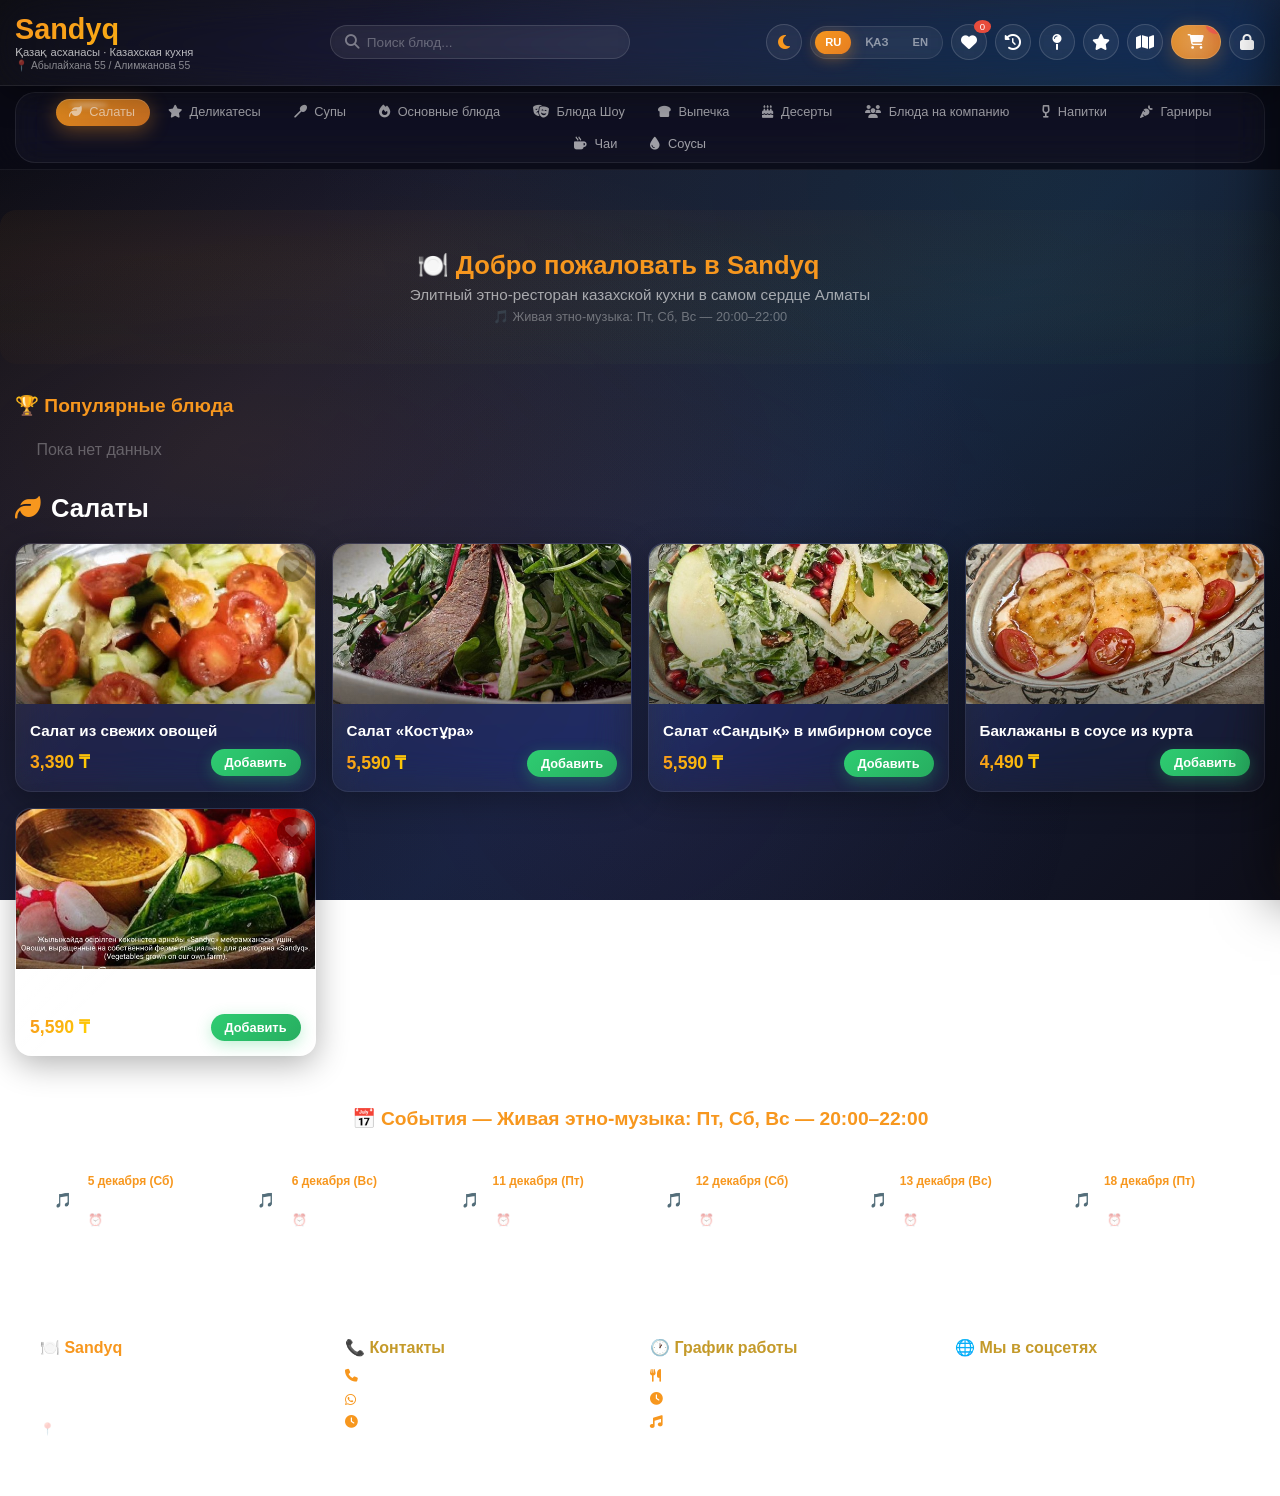
==== commit cdcefa52: "Update index.html" ====
--- a/index.html
+++ b/index.html
@@ -2,11 +2,15 @@
 <html lang="ru">
 <head>
   <meta charset="UTF-8" />
-  <meta name="viewport" content="width=device-width, initial-scale=1.0, user-scalable=no"/>
+  <meta name="viewport" content="width=device-width, initial-scale=1.0, maximum-scale=1.0, user-scalable=yes"/>
   <title>Sandyq Алматы — Элитный этно-ресторан</title>
+  <link rel="manifest" href="manifest.json" />
   <link rel="stylesheet" href="https://cdnjs.cloudflare.com/ajax/libs/font-awesome/6.4.0/css/all.min.css" />
+  <link rel="stylesheet" href="styles.css" />
   <style>
+    /* ===== ВСЕ СТИЛИ ===== */
     * { margin: 0; padding: 0; box-sizing: border-box; }
+
     body {
       font-family: 'Segoe UI', Tahoma, Geneva, Verdana, sans-serif;
       background: linear-gradient(135deg, #0a0a0f 0%, #1a1a2e 30%, #16213e 60%, #0f0f1a 100%);
@@ -22,149 +26,679 @@
     }
     @keyframes bgShift { 0%,100%{opacity:0.8} 25%{opacity:1} 50%{opacity:0.6} 75%{opacity:0.9} }
 
+    /* ===== ХЕДЕР ===== */
     header {
-      background: rgba(255,255,255,0.02); backdrop-filter: blur(25px) saturate(180%);
+      background: rgba(255,255,255,0.02);
+      backdrop-filter: blur(25px) saturate(180%);
       -webkit-backdrop-filter: blur(25px) saturate(180%);
-      border-bottom: 1px solid rgba(255,255,255,0.08); padding: 1rem 0;
-      position: sticky; top: 0; z-index: 100; box-shadow: 0 8px 32px rgba(0,0,0,0.4);
+      border-bottom: 1px solid rgba(255,255,255,0.08);
+      padding: 0.8rem 0;
+      position: sticky;
+      top: 0;
+      z-index: 100;
+      box-shadow: 0 8px 32px rgba(0,0,0,0.4);
       transition: background 0.3s ease, border-color 0.3s ease;
     }
-    .header-container { max-width: 1400px; margin: 0 auto; padding: 0 20px; display: flex; justify-content: space-between; align-items: center; flex-wrap: wrap; gap: 15px; }
-    .logo h1 { font-size: 2.2rem; font-weight: 800; background: linear-gradient(135deg, #f7971e, #ffd200); background-size: 200% auto; -webkit-background-clip: text; -webkit-text-fill-color: transparent; animation: shimmer 3s linear infinite; }
+    .header-container {
+      max-width: 1400px;
+      margin: 0 auto;
+      padding: 0 15px;
+      display: flex;
+      justify-content: space-between;
+      align-items: center;
+      flex-wrap: wrap;
+      gap: 10px;
+    }
+    .logo {
+      display: flex;
+      align-items: center;
+      gap: 10px;
+    }
+    .logo img {
+      height: 40px;
+      width: auto;
+    }
+    .logo h1 { font-size: 1.8rem; font-weight: 800; background: linear-gradient(135deg, #f7971e, #ffd200); background-size: 200% auto; -webkit-background-clip: text; -webkit-text-fill-color: transparent; animation: shimmer 3s linear infinite; }
     @keyframes shimmer { 0%{background-position:0%} 100%{background-position:200%} }
-    .subtitle { font-size:0.9rem; opacity:0.7; display:block; }
-    .address { font-size:0.8rem; opacity:0.5; display:block; }
-    .header-controls { display:flex; align-items:center; gap:15px; flex-wrap:wrap; }
-    .header-center { flex:1; max-width:380px; margin:0 20px; }
-    .search-box { display:flex; align-items:center; background:rgba(255,255,255,0.06); backdrop-filter:blur(10px); border:1px solid rgba(255,255,255,0.12); border-radius:25px; padding:10px 16px; gap:10px; transition:all 0.3s; }
+    .subtitle { font-size:0.7rem; opacity:0.7; display:block; }
+    .address { font-size:0.65rem; opacity:0.5; display:block; }
+    .header-controls { display:flex; align-items:center; gap:8px; flex-wrap:wrap; }
+    .header-center { flex:1; max-width:300px; margin:0 10px; }
+    .search-box { display:flex; align-items:center; background:rgba(255,255,255,0.06); backdrop-filter:blur(10px); border:1px solid rgba(255,255,255,0.12); border-radius:25px; padding:8px 14px; gap:8px; transition:all 0.3s; }
     .search-box:focus-within { border-color:#f7971e; box-shadow:0 0 25px rgba(247,151,30,0.2); }
-    .search-box i { color:rgba(255,255,255,0.4); }
-    .search-box input { flex:1; background:none; border:none; color:white; font-size:0.95rem; outline:none; }
-    .search-box input::placeholder { color:rgba(255,255,255,0.3); }
-    .search-clear { background:none; border:none; color:rgba(255,255,255,0.5); cursor:pointer; font-size:1.3rem; display:none; }
+    .search-box i { color:rgba(255,255,255,0.4); font-size:0.9rem; }
+    .search-box input { flex:1; background:none; border:none; color:white; font-size:0.9rem; outline:none; }
+    .search-box input::placeholder { color:rgba(255,255,255,0.3); font-size:0.85rem; }
+    .search-clear { background:none; border:none; color:rgba(255,255,255,0.5); cursor:pointer; font-size:1.2rem; display:none; }
     .search-clear:hover { color:#e74c3c; }
-    .theme-btn { width:38px;height:38px;border-radius:50%;border:1px solid rgba(255,255,255,0.2);background:rgba(255,255,255,0.05);backdrop-filter:blur(10px);color:#f7971e;cursor:pointer;font-size:1.2rem;display:flex;align-items:center;justify-content:center;transition:all 0.3s; }
-    .theme-btn:hover { background:rgba(255,255,255,0.15);box-shadow:0 0 20px rgba(247,151,30,0.3); }
-    .language-selector { display:flex; gap:6px; background:rgba(255,255,255,0.05); backdrop-filter:blur(10px); padding:5px; border-radius:25px; border:1px solid rgba(255,255,255,0.1); }
-    .lang-btn { padding:7px 15px; border:none; border-radius:20px; cursor:pointer; background:transparent; color:rgba(255,255,255,0.6); font-size:0.85rem; font-weight:600; transition:all 0.3s; }
-    .lang-btn:hover { color:#fff; }
-    .lang-btn.active { background:linear-gradient(135deg,#f7971e,#e67e22); color:white; box-shadow:0 4px 15px rgba(247,151,30,0.4); }
-    .cart-btn { background:linear-gradient(135deg,rgba(247,151,30,0.9),rgba(230,126,34,0.9)); backdrop-filter:blur(10px); border:1px solid rgba(255,255,255,0.2); color:white; padding:12px 22px; border-radius:25px; cursor:pointer; position:relative; font-size:1.1rem; transition:all 0.3s; box-shadow:0 4px 20px rgba(247,151,30,0.3); overflow:hidden; }
-    .cart-btn::after { content:''; position:absolute; top:-50%; left:-50%; width:200%; height:200%; background:radial-gradient(circle,rgba(255,255,255,0.2) 0%,transparent 60%); animation:rotateGlow 4s linear infinite; }
+
+    .theme-btn, .icon-btn {
+      width: 36px; height: 36px;
+      border-radius: 50%;
+      border: 1px solid rgba(255,255,255,0.15);
+      background: rgba(255,255,255,0.05);
+      backdrop-filter: blur(10px);
+      color: #f7971e;
+      cursor: pointer;
+      font-size: 1rem;
+      display: flex;
+      align-items: center;
+      justify-content: center;
+      transition: all 0.3s;
+      text-decoration: none;
+    }
+    .theme-btn:hover, .icon-btn:hover { background: rgba(255,255,255,0.15); box-shadow:0 0 20px rgba(247,151,30,0.3); }
+    .icon-btn { color: white; }
+
+    .language-selector {
+      display: flex;
+      gap: 4px;
+      background: rgba(255,255,255,0.05);
+      backdrop-filter: blur(10px);
+      padding: 4px;
+      border-radius: 20px;
+      border: 1px solid rgba(255,255,255,0.1);
+    }
+    .lang-btn {
+      padding: 5px 10px;
+      border: none;
+      border-radius: 16px;
+      cursor: pointer;
+      background: transparent;
+      color: rgba(255,255,255,0.5);
+      font-size: 0.7rem;
+      font-weight: 600;
+      transition: all 0.3s;
+    }
+    .lang-btn:hover { color: #fff; }
+    .lang-btn.active { background: linear-gradient(135deg,#f7971e,#e67e22); color:white; box-shadow:0 4px 15px rgba(247,151,30,0.4); }
+
+    .cart-btn {
+      background: linear-gradient(135deg,rgba(247,151,30,0.9),rgba(230,126,34,0.9));
+      backdrop-filter: blur(10px);
+      border: 1px solid rgba(255,255,255,0.2);
+      color: white;
+      padding: 8px 16px;
+      border-radius: 20px;
+      cursor: pointer;
+      position: relative;
+      font-size: 0.9rem;
+      transition: all 0.3s;
+      box-shadow: 0 4px 20px rgba(247,151,30,0.3);
+      overflow: hidden;
+    }
+    .cart-btn::after {
+      content: '';
+      position: absolute;
+      top: -50%;
+      left: -50%;
+      width: 200%;
+      height: 200%;
+      background: radial-gradient(circle,rgba(255,255,255,0.2) 0%,transparent 60%);
+      animation: rotateGlow 4s linear infinite;
+    }
     @keyframes rotateGlow { 0%{transform:rotate(0)} 100%{transform:rotate(360deg)} }
     .cart-btn:hover { transform:scale(1.05); box-shadow:0 8px 30px rgba(247,151,30,0.5); }
-    .cart-count { background:#e74c3c; border-radius:50%; padding:3px 10px; font-size:0.8rem; position:absolute; top:-10px; right:-10px; box-shadow:0 4px 15px rgba(231,76,60,0.5); animation:pulse 2s infinite; }
+    .cart-count {
+      background: #e74c3c;
+      border-radius: 50%;
+      padding: 2px 8px;
+      font-size: 0.7rem;
+      position: absolute;
+      top: -8px;
+      right: -8px;
+      box-shadow: 0 4px 15px rgba(231,76,60,0.5);
+      animation: pulse 2s infinite;
+    }
     @keyframes pulse { 0%,100%{transform:scale(1)} 50%{transform:scale(1.15)} }
-    .icon-btn { color:white; font-size:1.3rem; padding:10px 14px; border-radius:50%; background:rgba(255,255,255,0.05); backdrop-filter:blur(10px); border:1px solid rgba(255,255,255,0.1); transition:all 0.3s; text-decoration:none; }
-    .icon-btn:hover { background:rgba(255,255,255,0.15); }
-
-    .main-nav { position:sticky; top:78px; z-index:90; background:rgba(10,10,20,0.8); backdrop-filter:blur(25px) saturate(180%); -webkit-backdrop-filter:blur(25px) saturate(180%); border-bottom:1px solid rgba(255,255,255,0.06); padding:8px 20px; transition:background 0.3s ease; }
-    .categories-nav { display:flex; flex-wrap:wrap; gap:8px; padding:6px; background:rgba(255,255,255,0.03); backdrop-filter:blur(15px) saturate(180%); -webkit-backdrop-filter:blur(15px) saturate(180%); border:1px solid rgba(255,255,255,0.08); border-radius:25px; position:relative; overflow:visible!important; }
-    .categories-drop { position:absolute; top:6px; left:6px; height:30px; background:linear-gradient(135deg,rgba(247,151,30,0.9),rgba(230,126,34,0.85)); backdrop-filter:blur(10px); border-radius:22px; transition:all 0.5s cubic-bezier(0.34,1.56,0.64,1); z-index:0; box-shadow:0 4px 20px rgba(247,151,30,0.4),inset 0 1px 0 rgba(255,255,255,0.2); }
-    .categories-drop::after { content:''; position:absolute; top:3px; left:15%; width:40%; height:25%; background:rgba(255,255,255,0.3); border-radius:50%; filter:blur(2px); }
-    .category-tab { padding:10px 16px; border:none; border-radius:20px; cursor:pointer; background:transparent; color:rgba(255,255,255,0.65); font-size:0.9rem; transition:all 0.3s; white-space:nowrap; position:relative; z-index:1; font-weight:500; }
-    .category-tab:hover { color:#fff; }
-    .category-tab.active { color:#fff; font-weight:700; }
-    .category-tab i { margin-right:5px; }
-    .mobile-cat-cards { display:none; gap:8px; padding:5px 0; }
-    .mobile-cat-card { background:rgba(255,255,255,0.04); backdrop-filter:blur(10px); border:1px solid rgba(255,255,255,0.08); border-radius:14px; padding:12px 10px; text-align:center; cursor:pointer; font-size:0.75rem; color:rgba(255,255,255,0.7); transition:all 0.3s; min-width:70px; }
-    .mobile-cat-card i { display:block; font-size:1.2rem; margin-bottom:4px; color:#f7971e; }
-    .mobile-cat-card:active { background:rgba(247,151,30,0.3); }
-    .mobile-back-btn { display:none; background:none; border:none; color:#f7971e; font-size:1rem; cursor:pointer; padding:8px 0; }
-    .mobile-back-btn i { margin-right:5px; }
-
-    .menu-container { max-width:1400px; margin:0 auto; padding:30px 20px; position:relative; z-index:1; }
-    .category-page-header { font-size:2.2rem; font-weight:800; margin-bottom:30px; color:#fff; display:flex; align-items:center; gap:12px; transition:color 0.3s ease; }
+
+    .wishlist-badge {
+      background: #e74c3c;
+      border-radius: 50%;
+      padding: 1px 6px;
+      font-size: 0.6rem;
+      position: absolute;
+      top: -5px;
+      right: -5px;
+    }
+    .icon-btn { position: relative; }
+
+    /* ===== НАВИГАЦИЯ ===== */
+    .main-nav {
+      position: sticky;
+      top: 70px;
+      z-index: 90;
+      background: rgba(10,10,20,0.85);
+      backdrop-filter: blur(25px) saturate(180%);
+      -webkit-backdrop-filter: blur(25px) saturate(180%);
+      border-bottom: 1px solid rgba(255,255,255,0.06);
+      padding: 6px 15px;
+      transition: background 0.3s ease;
+    }
+    .categories-nav {
+      display: flex;
+      flex-wrap: wrap;
+      gap: 5px;
+      padding: 5px;
+      background: rgba(255,255,255,0.03);
+      backdrop-filter: blur(15px) saturate(180%);
+      border: 1px solid rgba(255,255,255,0.08);
+      border-radius: 20px;
+      position: relative;
+      overflow: visible !important;
+      justify-content: center;
+    }
+    .categories-drop {
+      position: absolute;
+      top: 5px;
+      left: 5px;
+      height: 28px;
+      background: linear-gradient(135deg,rgba(247,151,30,0.9),rgba(230,126,34,0.85));
+      backdrop-filter: blur(10px);
+      border-radius: 18px;
+      transition: all 0.5s cubic-bezier(0.34,1.56,0.64,1);
+      z-index: 0;
+      box-shadow: 0 4px 20px rgba(247,151,30,0.4),inset 0 1px 0 rgba(255,255,255,0.2);
+    }
+    .categories-drop::after {
+      content: '';
+      position: absolute;
+      top: 3px;
+      left: 15%;
+      width: 40%;
+      height: 25%;
+      background: rgba(255,255,255,0.3);
+      border-radius: 50%;
+      filter: blur(2px);
+    }
+    .category-tab {
+      padding: 6px 14px;
+      border: none;
+      border-radius: 16px;
+      cursor: pointer;
+      background: transparent;
+      color: rgba(255,255,255,0.6);
+      font-size: 0.8rem;
+      transition: all 0.3s;
+      white-space: nowrap;
+      position: relative;
+      z-index: 1;
+      font-weight: 500;
+    }
+    .category-tab:hover { color: #fff; }
+    .category-tab.active { color: #fff; font-weight: 700; }
+    .category-tab i { margin-right: 4px; font-size: 0.8rem; }
+
+    .mobile-cat-cards { display: none; gap: 6px; padding: 5px 0; flex-wrap: wrap; justify-content: center; }
+    .mobile-cat-card {
+      background: rgba(255,255,255,0.04);
+      backdrop-filter: blur(10px);
+      border: 1px solid rgba(255,255,255,0.08);
+      border-radius: 12px;
+      padding: 10px 8px;
+      text-align: center;
+      cursor: pointer;
+      font-size: 0.7rem;
+      color: rgba(255,255,255,0.7);
+      transition: all 0.3s;
+      min-width: 60px;
+      flex: 1;
+      max-width: 80px;
+    }
+    .mobile-cat-card i { display: block; font-size: 1.1rem; margin-bottom: 3px; color: #f7971e; }
+    .mobile-cat-card:active { background: rgba(247,151,30,0.3); }
+
+    .mobile-back-btn {
+      display: none;
+      background: none;
+      border: none;
+      color: #f7971e;
+      font-size: 0.9rem;
+      cursor: pointer;
+      padding: 6px 0;
+      width: 100%;
+      text-align: left;
+    }
+    .mobile-back-btn i { margin-right: 5px; }
+
+    /* ===== МЕНЮ ===== */
+    .menu-container { max-width:1400px; margin:0 auto; padding:20px 15px; position:relative; z-index:1; }
+    .category-page-header { font-size:1.6rem; font-weight:800; margin-bottom:20px; color:#fff; display:flex; align-items:center; gap:10px; transition:color 0.3s ease; }
     .category-page-header i { color:#f7971e; }
-    .subcategory-title { font-size:1.2rem; font-weight:600; color:rgba(255,255,255,0.6); margin:25px 0 15px; padding-left:12px; border-left:3px solid rgba(247,151,30,0.5); }
-    .search-results-header { font-size:1.8rem; font-weight:700; margin-bottom:20px; color:#f7971e; }
-    .search-count { font-size:0.9rem; color:rgba(255,255,255,0.4); margin-left:10px; }
-    .menu-grid { display:grid; grid-template-columns:repeat(auto-fill,minmax(280px,1fr)); gap:20px; }
-
-    .menu-item { background:rgba(255,255,255,0.04); backdrop-filter:blur(20px) saturate(180%); -webkit-backdrop-filter:blur(20px) saturate(180%); border:1px solid rgba(255,255,255,0.08); border-radius:20px; overflow:visible; box-shadow:0 8px 32px rgba(0,0,0,0.3); transition:all 0.4s cubic-bezier(0.175,0.885,0.32,1.275); position:relative; }
-    .menu-item::after { content:''; position:absolute; top:0;left:0;right:0;bottom:0; background:linear-gradient(135deg,rgba(255,255,255,0.06) 0%,transparent 50%); pointer-events:none; border-radius:20px; }
-    .menu-item:hover { transform:translateY(-8px); box-shadow:0 20px 50px rgba(0,0,0,0.5),0 0 30px rgba(247,151,30,0.1); border-color:rgba(247,151,30,0.3); }
-    .menu-item-image { width:100%; height:200px; object-fit:cover; border-radius:20px 20px 0 0; background:rgba(255,255,255,0.02); transition:transform 0.5s; }
-    .menu-item:hover .menu-item-image { transform:scale(1.03); }
-    .menu-item-content { padding:18px; position:relative; z-index:1; }
-    .menu-item-title { font-size:1.05rem; font-weight:600; margin-bottom:10px; color:#fff; transition:color 0.3s ease; }
-    .menu-item-desc { font-size:0.75rem; color:rgba(255,255,255,0.5); margin-bottom:8px; }
-    .menu-item-footer { display:flex; justify-content:space-between; align-items:center; margin-top:12px; position:relative; }
-    .menu-item-price { font-size:1.3rem; font-weight:800; background:linear-gradient(135deg,#f7971e,#ffd200); -webkit-background-clip:text; -webkit-text-fill-color:transparent; background-clip:text; z-index:2; }
-    .add-btn { background:linear-gradient(135deg,#2ecc71,#27ae60); border:none; color:white; padding:9px 18px; border-radius:20px; cursor:pointer; font-weight:600; box-shadow:0 4px 15px rgba(46,204,113,0.3); position:relative; z-index:2; transition:all 0.3s; }
-    .add-btn:hover { transform:scale(1.06); box-shadow:0 8px 25px rgba(46,204,113,0.5); }
-    .quantity-control { display:flex; align-items:center; gap:6px; z-index:2; }
-    .quantity-btn { width:30px; height:30px; border:1px solid rgba(255,255,255,0.2); border-radius:50%; background:rgba(255,255,255,0.06); backdrop-filter:blur(5px); color:white; cursor:pointer; font-size:1rem; display:flex; align-items:center; justify-content:center; transition:all 0.3s; }
-    .quantity-btn:hover { background:rgba(247,151,30,0.5); border-color:#f7971e; box-shadow:0 4px 15px rgba(247,151,30,0.3); }
-    .quantity-num { width:24px; text-align:center; font-weight:700; font-size:1rem; color:#fff; transition:color 0.3s ease; }
-    .rider-trail { position:absolute; bottom:8px; left:0; height:3px; background:linear-gradient(90deg,transparent,rgba(247,151,30,0.6),#f7971e,rgba(247,151,30,0.6),transparent); border-radius:2px; z-index:1; opacity:0; transition:all 0.5s ease; width:0; }
-
-    .cart-sidebar { position:fixed; top:0; right:-480px; width:460px; height:100vh; background:rgba(10,10,20,0.9); backdrop-filter:blur(30px) saturate(180%); -webkit-backdrop-filter:blur(30px) saturate(180%); border-left:1px solid rgba(255,255,255,0.1); box-shadow:-10px 0 50px rgba(0,0,0,0.5); transition:right 0.5s cubic-bezier(0.22,1,0.36,1), background 0.3s ease; z-index:200; display:flex; flex-direction:column; }
-    .cart-sidebar.open { right:0; }
-    .cart-header { padding:25px; background:rgba(255,255,255,0.03); border-bottom:1px solid rgba(255,255,255,0.08); display:flex; justify-content:space-between; align-items:center; }
-    .cart-header h2 { transition:color 0.3s ease; }
-    .close-cart { background:none; border:none; color:rgba(255,255,255,0.5); font-size:2rem; cursor:pointer; transition:all 0.3s; }
-    .close-cart:hover { color:#e74c3c; transform:rotate(90deg); }
-    .back-btn { background:none; border:none; color:#f7971e; font-size:1rem; cursor:pointer; display:flex; align-items:center; gap:5px; padding:8px 0; transition:color 0.3s ease; }
-    .cart-content { flex:1; padding:20px; overflow-y:auto; }
-    .empty-cart { text-align:center; margin-top:60px; }
-    .empty-cart i { font-size:4rem; margin-bottom:15px; opacity:0.2; transition:color 0.3s ease; }
-    .empty-cart p { transition:color 0.3s ease; }
-    .cart-item { display:flex; justify-content:space-between; align-items:center; padding:14px 0; border-bottom:1px solid rgba(255,255,255,0.05); transition:border-color 0.3s ease; }
-    .cart-item-info { flex:1; }
-    .cart-item-name { font-weight:600; transition:color 0.3s ease; }
-    .cart-item-actions { display:flex; align-items:center; gap:5px; }
-    .cart-item-actions button { border:1px solid rgba(255,255,255,0.15); color:white; width:30px; height:30px; border-radius:50%; cursor:pointer; font-size:0.9rem; transition:all 0.3s; background:rgba(255,255,255,0.05); }
-    .cart-footer { padding:25px; border-top:1px solid rgba(255,255,255,0.08); background:rgba(0,0,0,0.3); position:sticky; bottom:0; z-index:10; transition:background 0.3s ease, border-color 0.3s ease; }
-    .cart-summary { font-size:0.9rem; color:rgba(255,255,255,0.5); margin-bottom:10px; padding:10px 0; border-top:1px dashed rgba(255,255,255,0.08); transition:color 0.3s ease, border-color 0.3s ease; }
-    .cart-summary-row { display:flex; justify-content:space-between; padding:4px 0; }
-    .cart-summary-row.total { font-weight:700; color:#f7971e; font-size:1.15rem; border-top:1px solid rgba(255,255,255,0.08); margin-top:6px; padding-top:10px; transition:color 0.3s ease; }
-    .total-sum { font-size:1.3rem; font-weight:800; text-align:right; margin-bottom:12px; transition:color 0.3s ease; }
+    .menu-grid { display:grid; grid-template-columns:repeat(auto-fill,minmax(240px,1fr)); gap:16px; }
+
+    /* ===== ХАЛАЛ ИКОНКА ===== */
+    .halal-icon {
+      display: inline-block;
+      width: 30px;
+      height: 30px;
+      vertical-align: middle;
+      margin-left: 4px;
+    }
+    .halal-icon img { width:100%; height:100%; object-fit:contain; }
+
+    /* ===== КАРТОЧКИ ===== */
+    .menu-item {
+      background: rgba(255,255,255,0.04);
+      backdrop-filter: blur(20px) saturate(180%);
+      border: 1px solid rgba(255,255,255,0.08);
+      border-radius: 16px;
+      overflow: visible;
+      box-shadow: 0 8px 32px rgba(0,0,0,0.3);
+      transition: all 0.4s cubic-bezier(0.175,0.885,0.32,1.275);
+      position: relative;
+      animation: fadeInUp 0.5s ease forwards;
+      opacity: 0;
+    }
+    .menu-item:nth-child(1) { animation-delay: 0.05s; }
+    .menu-item:nth-child(2) { animation-delay: 0.1s; }
+    .menu-item:nth-child(3) { animation-delay: 0.15s; }
+    .menu-item:nth-child(4) { animation-delay: 0.2s; }
+    .menu-item:nth-child(5) { animation-delay: 0.25s; }
+    .menu-item:nth-child(6) { animation-delay: 0.3s; }
+    .menu-item:nth-child(7) { animation-delay: 0.35s; }
+    .menu-item:nth-child(8) { animation-delay: 0.4s; }
+    .menu-item:nth-child(9) { animation-delay: 0.45s; }
+    .menu-item:nth-child(10) { animation-delay: 0.5s; }
+
+    @keyframes fadeInUp { from { opacity:0; transform:translateY(20px); } to { opacity:1; transform:translateY(0); } }
+    .menu-item:hover { transform:translateY(-5px); box-shadow:0 20px 50px rgba(0,0,0,0.5),0 0 30px rgba(247,151,30,0.1); border-color:rgba(247,151,30,0.3); }
+    .menu-item-image { width:100%; height:160px; object-fit:cover; border-radius:16px 16px 0 0; background:rgba(255,255,255,0.02); }
+    .menu-item-content { padding:14px; position:relative; z-index:1; }
+    .menu-item-title { font-size:0.95rem; font-weight:600; margin-bottom:8px; color:#fff; transition:color 0.3s ease; }
+    .menu-item-desc { font-size:0.7rem; color:rgba(255,255,255,0.5); margin-bottom:6px; }
+    .menu-item-footer { display:flex; justify-content:space-between; align-items:center; margin-top:10px; flex-wrap:wrap; gap:6px; }
+    .menu-item-price { font-size:1.1rem; font-weight:800; background:linear-gradient(135deg,#f7971e,#ffd200); -webkit-background-clip:text; -webkit-text-fill-color:transparent; background-clip:text; }
+
+    .add-btn { background:linear-gradient(135deg,#2ecc71,#27ae60); border:none; color:white; padding:6px 14px; border-radius:16px; cursor:pointer; font-weight:600; font-size:0.8rem; box-shadow:0 4px 15px rgba(46,204,113,0.3); transition:all 0.3s; }
+    .add-btn:hover { transform:scale(1.05); box-shadow:0 8px 25px rgba(46,204,113,0.5); }
+    .add-btn:active { transform:scale(0.92); }
+
+    .quantity-control { display:flex; align-items:center; gap:4px; }
+    .quantity-btn { width:26px; height:26px; border:1px solid rgba(255,255,255,0.2); border-radius:50%; background:rgba(255,255,255,0.06); backdrop-filter:blur(5px); color:white; cursor:pointer; font-size:0.9rem; display:flex; align-items:center; justify-content:center; transition:all 0.3s; }
+    .quantity-btn:hover { background:rgba(247,151,30,0.5); border-color:#f7971e; }
+    .quantity-btn:active { transform:scale(0.85); }
+    .quantity-num { width:20px; text-align:center; font-weight:700; font-size:0.9rem; color:#fff; transition:color 0.3s ease; }
+
+    .rider-trail { position:absolute; bottom:6px; left:0; height:2px; background:linear-gradient(90deg,transparent,rgba(247,151,30,0.6),#f7971e,rgba(247,151,30,0.6),transparent); border-radius:2px; z-index:1; opacity:0; transition:all 0.5s ease; width:0; }
+
+    /* ===== WISHLIST ===== */
+    .wishlist-btn {
+      background: rgba(0,0,0,0.3);
+      border: none;
+      border-radius: 50%;
+      width: 30px; height: 30px;
+      color: rgba(255,255,255,0.2);
+      cursor: pointer;
+      font-size: 0.9rem;
+      transition: all 0.3s;
+      position: absolute;
+      top: 8px; right: 8px;
+      z-index: 10;
+      display: flex;
+      align-items: center;
+      justify-content: center;
+    }
+    .wishlist-btn.liked { color: #e74c3c; background: rgba(231,76,60,0.2); }
+    .wishlist-btn:hover { transform: scale(1.15); }
+    .wishlist-btn:active { transform: scale(0.85); }
+
+    /* ===== ПЕРЕКЛЮЧАТЕЛИ ===== */
+    .toggle-group {
+      display: flex; gap: 3px;
+      background: rgba(255,255,255,0.06);
+      border-radius: 14px;
+      padding: 2px;
+      border: 1px solid rgba(255,255,255,0.08);
+    }
+    .toggle-btn {
+      padding: 3px 10px;
+      border: none;
+      border-radius: 11px;
+      cursor: pointer;
+      font-size: 0.6rem;
+      font-weight: 600;
+      transition: all 0.3s ease;
+      background: transparent;
+      color: rgba(255,255,255,0.4);
+    }
+    .toggle-btn.active { background: linear-gradient(135deg,#f7971e,#e67e22); color:white; box-shadow:0 4px 12px rgba(247,151,30,0.3); }
+    .toggle-btn:hover:not(.active) { color: rgba(255,255,255,0.7); }
+
+    .price-with-toggle { display:flex; flex-direction:column; align-items:flex-start; }
+    .price-with-toggle .menu-item-price { font-size:1.1rem; }
+    .price-with-toggle .price-label { font-size:0.6rem; color:rgba(255,255,255,0.4); margin-top:1px; }
+
+    .party-info-badge {
+      background: rgba(247,151,30,0.12);
+      border: 1px solid rgba(247,151,30,0.15);
+      border-radius: 16px;
+      padding: 4px 12px;
+      font-size: 0.65rem;
+      color: #f7971e;
+      display: inline-block;
+      margin-bottom: 6px;
+      width: 100%;
+      text-align: center;
+    }
+    .preorder-badge {
+      background: rgba(231,76,60,0.12);
+      border: 1px solid rgba(231,76,60,0.15);
+      border-radius: 16px;
+      padding: 3px 10px;
+      font-size: 0.55rem;
+      color: #e74c3c;
+      display: inline-block;
+      margin-top: 3px;
+    }
+
+    /* ===== КОРЗИНА ===== */
+    .cart-overlay {
+      display: none;
+      position: fixed;
+      top: 0; left: 0;
+      width: 100%; height: 100%;
+      background: rgba(0,0,0,0.5);
+      z-index: 140;
+    }
+    .cart-overlay.active { display: block; }
+
+    .cart-sidebar {
+      position: fixed;
+      top: 0;
+      right: -420px;
+      width: 420px;
+      height: 100vh;
+      background: rgba(10,10,20,0.95);
+      backdrop-filter: blur(30px) saturate(180%);
+      border-left: 1px solid rgba(255,255,255,0.1);
+      box-shadow: -10px 0 50px rgba(0,0,0,0.5);
+      transition: right 0.4s cubic-bezier(0.22,1,0.36,1);
+      z-index: 150;
+      display: flex;
+      flex-direction: column;
+      pointer-events: none;
+    }
+    .cart-sidebar.open { right: 0; pointer-events: all; }
+
+    .cart-header { padding: 18px 20px; background: rgba(255,255,255,0.03); border-bottom: 1px solid rgba(255,255,255,0.08); display: flex; justify-content: space-between; align-items: center; }
+    .cart-header h2 { font-size: 1.2rem; transition: color 0.3s ease; }
+    .close-cart { background: none; border: none; color: rgba(255,255,255,0.5); font-size: 1.8rem; cursor: pointer; transition: all 0.3s; }
+    .close-cart:hover { color: #e74c3c; transform: rotate(90deg); }
+    .cart-content { flex: 1; padding: 15px 20px; overflow-y: auto; }
+    .empty-cart { text-align: center; margin-top: 40px; }
+    .empty-cart i { font-size: 3rem; margin-bottom: 10px; opacity: 0.2; transition: color 0.3s ease; }
+    .empty-cart p { transition: color 0.3s ease; }
+    .cart-item { display: flex; justify-content: space-between; align-items: center; padding: 10px 0; border-bottom: 1px solid rgba(255,255,255,0.05); }
+    .cart-item-info { flex: 1; }
+    .cart-item-name { font-weight: 600; font-size: 0.9rem; transition: color 0.3s ease; }
+    .cart-item-actions { display: flex; align-items: center; gap: 4px; }
+    .cart-item-actions button { border: 1px solid rgba(255,255,255,0.15); color: white; width: 26px; height: 26px; border-radius: 50%; cursor: pointer; font-size: 0.8rem; transition: all 0.3s; background: rgba(255,255,255,0.05); }
+    .cart-item-actions button:hover { transform: scale(1.1); }
+    .cart-item-actions button:active { transform: scale(0.85); }
+    .cart-footer { padding: 16px 20px; border-top: 1px solid rgba(255,255,255,0.08); background: rgba(0,0,0,0.3); position: sticky; bottom: 0; z-index: 10; }
+    .cart-summary { font-size: 0.85rem; color: rgba(255,255,255,0.5); margin-bottom: 8px; padding: 8px 0; border-top: 1px dashed rgba(255,255,255,0.08); }
+    .cart-summary-row { display: flex; justify-content: space-between; padding: 3px 0; }
+    .cart-summary-row.total { font-weight: 700; color: #f7971e; font-size: 1.05rem; border-top: 1px solid rgba(255,255,255,0.08); margin-top: 4px; padding-top: 8px; }
+    .total-sum { font-size: 1.1rem; font-weight: 800; text-align: right; margin-bottom: 8px; transition: color 0.3s ease; }
 
     .checkout-btn {
-      width:100%; padding:16px;
+      width: 100%; padding: 14px;
       background: linear-gradient(135deg, #f7971e 0%, #ffd200 25%, #f7971e 50%, #e67e22 75%, #f7971e 100%);
       background-size: 300% 300%;
-      color:white; border:none; border-radius:25px;
-      font-size:1.1rem; font-weight:700; cursor:pointer;
+      color: white; border: none; border-radius: 20px;
+      font-size: 1rem; font-weight: 700; cursor: pointer;
       animation: waveShimmer 3s ease-in-out infinite;
-      box-shadow:0 8px 30px rgba(247,151,30,0.4);
-      position:relative; overflow:hidden; z-index:10;
-      display:block !important;
-    }
-    .checkout-btn::before { content:''; position:absolute; top:-50%; left:-50%; width:200%; height:200%; background:radial-gradient(circle,rgba(255,255,255,0.3) 0%,transparent 60%); animation: rotateGlow 4s linear infinite; }
+      box-shadow: 0 8px 30px rgba(247,151,30,0.4);
+      position: relative; overflow: hidden;
+      transition: transform 0.3s ease;
+    }
+    .checkout-btn:hover { transform: scale(1.02); }
+    .checkout-btn:active { transform: scale(0.96); }
     @keyframes waveShimmer { 0%{background-position:0% 50%} 50%{background-position:100% 50%} 100%{background-position:0% 50%} }
-    @keyframes rotateGlow { 0%{transform:rotate(0deg)} 100%{transform:rotate(360deg)} }
-
-    .modal { display:none; position:fixed; top:0; left:0; width:100%; height:100%; background:rgba(0,0,0,0.7); backdrop-filter:blur(5px); z-index:300; justify-content:center; align-items:center; padding:20px; }
-    .modal.open { display:flex; }
-    .modal-content { background:rgba(20,20,40,0.95); backdrop-filter:blur(25px) saturate(180%); -webkit-backdrop-filter:blur(25px) saturate(180%); border:1px solid rgba(255,255,255,0.1); max-width:650px; width:100%; border-radius:25px; max-height:90vh; overflow-y:auto; animation:modalIn 0.4s cubic-bezier(0.175,0.885,0.32,1.275); box-shadow:0 20px 60px rgba(0,0,0,0.5); transition:background 0.3s ease, border-color 0.3s ease; }
-    @keyframes modalIn { from{transform:translateY(40px) scale(0.95);opacity:0} to{transform:translateY(0) scale(1);opacity:1} }
-    .modal-header { padding:22px 28px; background:rgba(255,255,255,0.03); border-bottom:1px solid rgba(255,255,255,0.08); display:flex; justify-content:space-between; align-items:center; border-radius:25px 25px 0 0; }
-    .close-modal { background:none; border:none; color:rgba(255,255,255,0.5); font-size:2rem; cursor:pointer; }
-    .modal-body { padding:28px; }
-    .form-group { margin-bottom:18px; }
-    .form-group label { display:block; margin-bottom:6px; font-weight:600; color:rgba(255,255,255,0.7); transition:color 0.3s ease; }
-    .form-group input, .form-group textarea, .form-group select { width:100%; padding:12px 16px; background:rgba(255,255,255,0.05); border:1px solid rgba(255,255,255,0.1); border-radius:12px; color:white; font-size:1rem; transition:all 0.3s; }
-    .form-group input[type="date"] { width:100% !important; max-width:100% !important; min-width:auto !important; padding:12px 16px !important; box-sizing:border-box !important; color-scheme:dark; font-size:0.9rem !important; }
-    .form-group input:focus, .form-group textarea:focus, .form-group select:focus { outline:none; border-color:#f7971e; box-shadow:0 0 15px rgba(247,151,30,0.15); }
-    .time-schedule { display:grid; grid-template-columns:1fr 1fr; gap:12px; margin-bottom:18px; }
-    .time-category-group { background:rgba(255,255,255,0.03); border:1px solid rgba(255,255,255,0.06); padding:12px; border-radius:12px; transition:background 0.3s ease, border-color 0.3s ease; }
-    .time-category-group label { font-size:0.85rem; font-weight:600; color:rgba(255,255,255,0.5); display:block; margin-bottom:6px; transition:color 0.3s ease; }
-    .time-category-group select { width:100%; padding:10px; background:rgba(26,29,46,0.9); border:1px solid rgba(255,255,255,0.15); border-radius:8px; color:white; transition:background 0.3s ease, border-color 0.3s ease, color 0.3s ease; }
-    .time-category-group select option { background:#1a1d2e; color:white; }
-    .modal-footer { padding:18px 28px; border-top:1px solid rgba(255,255,255,0.06); display:flex; justify-content:flex-end; gap:10px; }
-    .btn-secondary { padding:10px 24px; background:rgba(255,255,255,0.05); border:1px solid rgba(255,255,255,0.1); border-radius:20px; color:white; cursor:pointer; font-weight:600; transition:all 0.3s; }
-    .btn-primary { padding:10px 24px; background:linear-gradient(135deg,#f7971e,#e67e22); color:white; border:none; border-radius:20px; cursor:pointer; font-weight:700; box-shadow:0 4px 15px rgba(247,151,30,0.3); transition:all 0.3s; }
-    .btn-primary:hover { box-shadow:0 8px 25px rgba(247,151,30,0.5); }
-
-    .toast { position:fixed; bottom:30px; right:30px; background:rgba(20,20,40,0.95); backdrop-filter:blur(20px); border:1px solid rgba(255,255,255,0.1); color:white; padding:16px 24px; border-radius:16px; box-shadow:0 10px 40px rgba(0,0,0,0.5); transform:translateY(120px); opacity:0; transition:all 0.4s; z-index:400; }
-    .toast.show { transform:translateY(0); opacity:1; }
-    .toast.success { border-left:4px solid #2ecc71; }
-    .toast.error { border-left:4px solid #e74c3c; }
-
-    @keyframes dustParticle { 0%{transform:translateY(0) scale(0.3);opacity:0.9} 100%{transform:translateY(-25px) scale(3);opacity:0} }
-    @keyframes trailFlicker { 0%,100%{opacity:0.3;box-shadow:0 0 8px #f7971e,0 0 15px #ff4444} 50%{opacity:1;box-shadow:0 0 15px #f7971e,0 0 30px #ff4444,0 0 45px #f7971e} }
+
+    /* ===== МОДАЛКИ ===== */
+    .modal { display: none; position: fixed; top: 0; left: 0; width: 100%; height: 100%; background: rgba(0,0,0,0.7); backdrop-filter: blur(5px); z-index: 300; justify-content: center; align-items: center; padding: 15px; }
+    .modal.open { display: flex; }
+    .modal-content {
+      background: rgba(20,20,40,0.95);
+      backdrop-filter: blur(25px) saturate(180%);
+      border: 1px solid rgba(255,255,255,0.1);
+      max-width: 600px;
+      width: 100%;
+      border-radius: 20px;
+      max-height: 90vh;
+      overflow-y: auto;
+      animation: modalIn 0.3s cubic-bezier(0.175,0.885,0.32,1.275);
+      box-shadow: 0 20px 60px rgba(0,0,0,0.5);
+      transition: background 0.3s ease, border-color 0.3s ease;
+    }
+    @keyframes modalIn { from { transform: translateY(30px) scale(0.95); opacity: 0; } to { transform: translateY(0) scale(1); opacity: 1; } }
+    .modal-header { padding: 18px 22px; background: rgba(255,255,255,0.03); border-bottom: 1px solid rgba(255,255,255,0.08); display: flex; justify-content: space-between; align-items: center; border-radius: 20px 20px 0 0; }
+    .modal-header h2 { font-size: 1.2rem; }
+    .close-modal { background: none; border: none; color: rgba(255,255,255,0.5); font-size: 1.8rem; cursor: pointer; transition: all 0.3s; }
+    .close-modal:hover { color: #e74c3c; transform: rotate(90deg); }
+    .modal-body { padding: 20px; }
+
+    /* ===== ФОРМЫ ===== */
+    .form-group { margin-bottom: 14px; }
+    .form-group label { display: block; margin-bottom: 4px; font-weight: 600; color: rgba(255,255,255,0.7); font-size: 0.9rem; }
+    .form-group input, .form-group textarea, .form-group select {
+      width: 100%; padding: 10px 14px;
+      background: rgba(255,255,255,0.05);
+      border: 1px solid rgba(255,255,255,0.1);
+      border-radius: 10px;
+      color: white;
+      font-size: 0.95rem;
+      transition: all 0.3s;
+      font-family: inherit;
+    }
+    .form-group input:focus, .form-group textarea:focus, .form-group select:focus { outline: none; border-color: #f7971e; box-shadow: 0 0 15px rgba(247,151,30,0.15); }
+    .form-group input[type="date"] { color-scheme: dark; padding: 10px 14px; }
+
+    .time-schedule { display: grid; grid-template-columns: 1fr 1fr; gap: 10px; margin-bottom: 14px; }
+    .time-category-group { background: rgba(255,255,255,0.03); border: 1px solid rgba(255,255,255,0.06); padding: 10px; border-radius: 10px; }
+    .time-category-group label { font-size: 0.8rem; font-weight: 600; color: rgba(255,255,255,0.5); display: block; margin-bottom: 4px; }
+    .time-category-group select { width: 100%; padding: 8px 12px; background: rgba(26,29,46,0.9); border: 1px solid rgba(255,255,255,0.15); border-radius: 8px; color: white; }
+
+    .btn-secondary { padding: 8px 20px; background: rgba(255,255,255,0.05); border: 1px solid rgba(255,255,255,0.1); border-radius: 16px; color: white; cursor: pointer; font-weight: 600; transition: all 0.3s; }
+    .btn-secondary:hover { background: rgba(255,255,255,0.1); }
+    .btn-primary { padding: 8px 20px; background: linear-gradient(135deg,#f7971e,#e67e22); color: white; border: none; border-radius: 16px; cursor: pointer; font-weight: 700; transition: all 0.3s; }
+    .btn-primary:hover { box-shadow: 0 8px 25px rgba(247,151,30,0.5); transform: scale(1.02); }
+    .btn-primary:active { transform: scale(0.96); }
+
+    .modal-footer { padding: 14px 20px; border-top: 1px solid rgba(255,255,255,0.06); display: flex; justify-content: flex-end; gap: 10px; flex-wrap: wrap; }
+
+    .toast {
+      position: fixed;
+      bottom: 20px;
+      right: 20px;
+      background: rgba(20,20,40,0.95);
+      backdrop-filter: blur(20px);
+      border: 1px solid rgba(255,255,255,0.1);
+      color: white;
+      padding: 12px 20px;
+      border-radius: 14px;
+      box-shadow: 0 10px 40px rgba(0,0,0,0.5);
+      transform: translateY(100px);
+      opacity: 0;
+      transition: all 0.4s;
+      z-index: 400;
+      font-size: 0.9rem;
+    }
+    .toast.show { transform: translateY(0); opacity: 1; }
+    .toast.success { border-left: 4px solid #2ecc71; }
+    .toast.error { border-left: 4px solid #e74c3c; }
+
+    /* ===== ПАРАЛЛАКС ===== */
+    .parallax-section {
+      position: relative;
+      overflow: hidden;
+      padding: 40px 20px;
+      margin: 20px -15px 30px;
+      text-align: center;
+      border-radius: 16px;
+    }
+    .parallax-bg {
+      position: absolute;
+      top: -50%;
+      left: -50%;
+      width: 200%;
+      height: 200%;
+      background: radial-gradient(ellipse at 30% 40%, rgba(247,151,30,0.06) 0%, transparent 60%),
+                  radial-gradient(ellipse at 70% 60%, rgba(46,204,113,0.03) 0%, transparent 50%);
+      z-index: 0;
+      transform: translateY(0);
+      transition: transform 0.1s ease-out;
+    }
+    .parallax-content { position: relative; z-index: 1; }
+    .parallax-section h2 { font-size: 1.6rem; color: #f7971e; margin-bottom: 6px; display: flex; align-items: center; justify-content: center; gap: 10px; flex-wrap: wrap; }
+    .parallax-section .sub-text { color: rgba(255,255,255,0.6); font-size: 0.95rem; }
+    .parallax-section .sub-text-small { color: rgba(255,255,255,0.35); font-size: 0.8rem; margin-top: 6px; }
+
+    /* ===== ТОП-3 ===== */
+    .top-dishes-section { margin-bottom: 25px; }
+    .top-dishes-section h2 { color: #f7971e; font-size: 1.2rem; margin-bottom: 14px; }
+    .top-dishes-grid { display: grid; grid-template-columns: repeat(auto-fill, minmax(160px, 1fr)); gap: 12px; }
+    .top-dish-card {
+      background: rgba(255,255,255,0.04);
+      border: 1px solid rgba(255,255,255,0.06);
+      border-radius: 14px;
+      padding: 14px;
+      text-align: center;
+      transition: all 0.3s ease;
+      cursor: pointer;
+    }
+    .top-dish-card:hover { transform: translateY(-4px); border-color: rgba(247,151,30,0.3); }
+    .top-dish-rank { font-size: 1.3rem; font-weight: 800; color: #f7971e; }
+    .top-dish-name { font-weight: 600; font-size: 0.9rem; margin: 4px 0; color: #fff; }
+    .top-dish-price { color: rgba(255,255,255,0.5); font-size: 0.8rem; }
+
+    /* ===== СОБЫТИЯ ===== */
+    .events-block { display: flex; flex-wrap: wrap; gap: 12px; justify-content: center; padding: 15px 0; }
+    .event-card {
+      background: rgba(255,255,255,0.04);
+      border: 1px solid rgba(255,255,255,0.06);
+      border-radius: 14px;
+      padding: 14px 18px;
+      min-width: 150px;
+      text-align: center;
+      transition: all 0.3s ease;
+    }
+    .event-card:hover { transform: translateY(-3px); border-color: rgba(247,151,30,0.3); }
+    .event-date { font-size: 0.75rem; color: #f7971e; font-weight: 700; }
+    .event-title { font-size: 0.9rem; margin: 4px 0; color: #fff; }
+    .event-time { font-size: 0.75rem; color: rgba(255,255,255,0.4); }
+
+    /* ===== ИСТОРИЯ ===== */
+    .order-history-item {
+      background: rgba(255,255,255,0.03);
+      border: 1px solid rgba(255,255,255,0.06);
+      border-radius: 12px;
+      padding: 14px;
+      margin-bottom: 10px;
+      transition: all 0.3s ease;
+    }
+    .order-history-item:hover { border-color: rgba(247,151,30,0.2); }
+    .order-history-header { display: flex; justify-content: space-between; flex-wrap: wrap; gap: 6px; margin-bottom: 6px; }
+    .order-history-id { font-weight: 700; color: #f7971e; font-size: 0.9rem; }
+    .order-history-date { color: rgba(255,255,255,0.4); font-size: 0.8rem; }
+    .order-history-items { font-size: 0.85rem; color: rgba(255,255,255,0.6); }
+    .order-history-total { text-align: right; font-weight: 700; color: #f7971e; margin-top: 6px; font-size: 1rem; }
+    .order-history-actions { display: flex; gap: 8px; margin-top: 8px; flex-wrap: wrap; }
+    .repeat-btn, .delete-history-btn {
+      padding: 4px 14px;
+      border: none;
+      border-radius: 12px;
+      cursor: pointer;
+      font-size: 0.75rem;
+      font-weight: 600;
+      transition: all 0.3s ease;
+    }
+    .repeat-btn { background: #2ecc71; color: #fff; }
+    .repeat-btn:hover { background: #27ae60; transform: scale(1.05); }
+    .delete-history-btn { background: #e74c3c; color: #fff; }
+    .delete-history-btn:hover { background: #c0392b; transform: scale(1.05); }
+
+    /* ===== ОТЗЫВЫ ===== */
+    .review-item {
+      background: rgba(255,255,255,0.03);
+      border: 1px solid rgba(255,255,255,0.06);
+      border-radius: 12px;
+      padding: 12px 14px;
+      margin-bottom: 8px;
+    }
+    .review-stars { color: #f7971e; font-size: 0.9rem; letter-spacing: 1px; }
+    .review-text { font-size: 0.9rem; color: rgba(255,255,255,0.7); margin: 4px 0; }
+    .review-author { font-size: 0.75rem; color: rgba(255,255,255,0.4); }
+
+    .review-rating-selector {
+      display: flex;
+      gap: 6px;
+      margin: 8px 0;
+      justify-content: center;
+    }
+    .review-rating-selector span {
+      cursor: pointer;
+      font-size: 1.8rem;
+      transition: all 0.3s ease;
+      color: rgba(255,255,255,0.2);
+    }
+    .review-rating-selector span:hover,
+    .review-rating-selector span.active {
+      color: #f7971e;
+      transform: scale(1.1);
+    }
+
+    /* ===== ФУТЕР ===== */
+    .footer {
+      margin-top: 30px;
+      background: rgba(255,255,255,0.02);
+      backdrop-filter: blur(20px);
+      border-top: 1px solid rgba(255,255,255,0.06);
+      padding: 30px 20px 15px;
+      transition: background 0.3s ease, border-color 0.3s ease;
+    }
+    .footer-container {
+      max-width: 1200px;
+      margin: 0 auto;
+      display: grid;
+      grid-template-columns: repeat(auto-fit, minmax(180px, 1fr));
+      gap: 20px;
+    }
+    .footer-section h3, .footer-section h4 { margin-bottom: 8px; color: #f7971e; font-size: 1rem; }
+    .footer-section p { color: rgba(255,255,255,0.5); font-size: 0.8rem; line-height: 1.5; }
+    .contact-item { display: flex; align-items: center; gap: 8px; padding: 4px 0; color: rgba(255,255,255,0.5); font-size: 0.8rem; }
+    .contact-item i { width: 18px; color: #f7971e; font-size: 0.8rem; }
+    .contact-item a { color: rgba(255,255,255,0.5); text-decoration: none; transition: color 0.3s ease; }
+    .contact-item a:hover { color: #f7971e; }
+
+    .social-links { display: flex; gap: 10px; margin-top: 6px; flex-wrap: wrap; }
+    .social-link {
+      width: 36px; height: 36px;
+      border-radius: 50%;
+      background: rgba(255,255,255,0.05);
+      border: 1px solid rgba(255,255,255,0.08);
+      display: flex;
+      align-items: center;
+      justify-content: center;
+      color: rgba(255,255,255,0.5);
+      text-decoration: none;
+      transition: all 0.3s ease;
+      font-size: 1rem;
+    }
+    .social-link:hover { background: #f7971e; color: #fff; transform: translateY(-3px); box-shadow:0 8px 25px rgba(247,151,30,0.3); }
+
+    .footer-bottom { text-align: center; padding-top: 15px; margin-top: 15px; border-top: 1px solid rgba(255,255,255,0.04); color: rgba(255,255,255,0.2); font-size: 0.7rem; }
+
+    .halal-icon-footer {
+      display: inline-block;
+      width: 28px;
+      height: 28px;
+      vertical-align: middle;
+      margin-left: 6px;
+    }
+    .halal-icon-footer img { width:100%; height:100%; object-fit:contain; }
 
     /* ===== СВЕТЛАЯ ТЕМА ===== */
     body.light-theme {
@@ -176,257 +710,187 @@
                   radial-gradient(ellipse at 80% 20%, rgba(200,150,100,0.1) 0%, transparent 50%),
                   radial-gradient(ellipse at 50% 80%, rgba(180,130,80,0.1) 0%, transparent 50%);
     }
-    body.light-theme header {
-      background: rgba(255,248,240,0.85);
-      border-bottom: 1px solid rgba(0,0,0,0.08);
-    }
-    body.light-theme .main-nav {
-      background: rgba(255,248,240,0.9);
-      border-bottom: 1px solid rgba(0,0,0,0.06);
-    }
-    body.light-theme .categories-nav {
-      background: rgba(0,0,0,0.03);
-      border-color: rgba(0,0,0,0.08);
-    }
-    body.light-theme .category-tab {
-      color: rgba(0,0,0,0.6);
-    }
-    body.light-theme .category-tab:hover {
-      color: #2a1508;
-    }
-    body.light-theme .category-tab.active {
-      color: #fff;
-      background: linear-gradient(135deg, #f7971e, #e67e22);
-    }
-    body.light-theme .category-page-header {
-      color: #2a1508;
-    }
-    body.light-theme .menu-item {
-      background: rgba(255,255,255,0.85);
-      border-color: rgba(0,0,0,0.08);
-      box-shadow: 0 8px 32px rgba(0,0,0,0.08);
-    }
-    body.light-theme .menu-item-title {
-      color: #2a1508;
-    }
-    body.light-theme .menu-item-desc {
-      color: rgba(0,0,0,0.4);
-    }
-    body.light-theme .quantity-num {
-      color: #2a1508;
-    }
-    body.light-theme .quantity-btn {
-      border-color: rgba(0,0,0,0.2);
-      color: #2a1508;
-    }
-    body.light-theme .search-box {
-      background: rgba(0,0,0,0.03);
-      border-color: rgba(0,0,0,0.1);
-    }
-    body.light-theme .search-box input {
-      color: #2a1508;
-    }
-    body.light-theme .search-box i {
-      color: rgba(0,0,0,0.4);
-    }
-    body.light-theme .search-box input::placeholder {
-      color: rgba(0,0,0,0.3);
-    }
-    body.light-theme .cart-sidebar {
-      background: rgba(255,248,240,0.95);
-      border-left-color: rgba(0,0,0,0.1);
-    }
-    body.light-theme .cart-header {
-      background: rgba(0,0,0,0.02);
-      border-bottom-color: rgba(0,0,0,0.06);
-    }
-    body.light-theme .cart-header h2 {
-      color: #2a1508;
-    }
-    body.light-theme .cart-item {
-      border-bottom-color: rgba(0,0,0,0.06);
-    }
-    body.light-theme .cart-item-name {
-      color: #2a1508;
-    }
-    body.light-theme .cart-item-info > div:last-child {
-      color: rgba(0,0,0,0.6);
-    }
-    body.light-theme .cart-footer {
-      background: rgba(0,0,0,0.03);
-      border-top-color: rgba(0,0,0,0.06);
-    }
-    body.light-theme .cart-summary {
-      color: rgba(0,0,0,0.5);
-      border-top-color: rgba(0,0,0,0.06);
-    }
-    body.light-theme .cart-summary-row.total {
-      color: #c49a2a;
-      border-top-color: rgba(0,0,0,0.06);
-    }
-    body.light-theme .total-sum {
-      color: #c49a2a;
-    }
-    body.light-theme .modal-content {
-      background: rgba(255,248,240,0.98);
-      border-color: rgba(0,0,0,0.08);
-    }
-    body.light-theme .modal-header {
-      background: rgba(0,0,0,0.02);
-      border-bottom-color: rgba(0,0,0,0.06);
-    }
-    body.light-theme .modal-header h2 {
-      color: #2a1508;
-    }
-    body.light-theme .form-group label {
-      color: rgba(0,0,0,0.7);
-    }
-    body.light-theme .form-group input,
-    body.light-theme .form-group textarea,
-    body.light-theme .form-group select {
-      background: rgba(0,0,0,0.03);
-      border-color: rgba(0,0,0,0.1);
-      color: #2a1508;
-    }
-    body.light-theme .time-category-group {
-      background: rgba(0,0,0,0.02);
-      border-color: rgba(0,0,0,0.05);
-    }
-    body.light-theme .time-category-group label {
-      color: rgba(0,0,0,0.5);
-    }
-    body.light-theme .time-category-group select {
-      background: rgba(255,248,240,0.9);
-      border-color: rgba(0,0,0,0.15);
-      color: #2a1508;
-    }
-    body.light-theme .time-category-group select option {
-      background: #fff8f0;
-      color: #2a1508;
-    }
-    body.light-theme .btn-secondary {
-      color: #2a1508;
-      background: rgba(0,0,0,0.05);
-      border-color: rgba(0,0,0,0.1);
-    }
-    body.light-theme .btn-secondary:hover {
-      background: rgba(0,0,0,0.1);
-    }
-    body.light-theme .close-cart,
-    body.light-theme .close-modal {
-      color: rgba(0,0,0,0.5);
-    }
-    body.light-theme .close-cart:hover {
-      color: #e74c3c;
-    }
-    body.light-theme .back-btn {
-      color: #c49a2a;
-    }
-    body.light-theme .icon-btn {
-      color: #2a1508;
-      background: rgba(0,0,0,0.05);
-      border-color: rgba(0,0,0,0.1);
-    }
-    body.light-theme .icon-btn:hover {
-      background: rgba(0,0,0,0.1);
-    }
-    body.light-theme .theme-btn {
-      color: #c49a2a;
-      border-color: rgba(0,0,0,0.2);
-    }
-    body.light-theme .theme-btn:hover {
-      background: rgba(0,0,0,0.08);
-    }
-    body.light-theme .lang-btn {
-      color: rgba(0,0,0,0.6);
-    }
-    body.light-theme .lang-btn:hover {
-      color: #2a1508;
-    }
-    body.light-theme .lang-btn.active {
-      color: #fff;
-    }
-    body.light-theme .mobile-cat-card {
-      background: rgba(0,0,0,0.03);
-      border-color: rgba(0,0,0,0.08);
-      color: rgba(0,0,0,0.6);
-    }
-    body.light-theme .mobile-cat-card i {
-      color: #c49a2a;
-    }
-    body.light-theme .empty-cart i {
-      color: rgba(0,0,0,0.2);
-    }
-    body.light-theme .empty-cart p {
-      color: rgba(0,0,0,0.3);
-    }
-    body.light-theme .subcategory-title {
-      color: rgba(0,0,0,0.5);
-      border-left-color: rgba(247,151,30,0.5);
-    }
-    body.light-theme .search-results-header {
-      color: #c49a2a;
-    }
-    body.light-theme .search-count {
-      color: rgba(0,0,0,0.4);
-    }
-    body.light-theme .subtitle {
-      color: rgba(0,0,0,0.6);
-    }
-    body.light-theme .address {
-      color: rgba(0,0,0,0.4);
-    }
-    body.light-theme .logo h1 {
-      background: linear-gradient(135deg, #c49a2a, #f7971e);
-      -webkit-background-clip: text;
-      -webkit-text-fill-color: transparent;
-    }
-
-    ::-webkit-scrollbar { width:5px; }
-    ::-webkit-scrollbar-track { background:rgba(255,255,255,0.02); }
-    ::-webkit-scrollbar-thumb { background:rgba(247,151,30,0.3); border-radius:3px; }
-    body.light-theme ::-webkit-scrollbar-track { background:rgba(0,0,0,0.02); }
-    body.light-theme ::-webkit-scrollbar-thumb { background:rgba(247,151,30,0.4); }
-
-    @media (max-width:768px) {
-      .header-container { flex-direction:column; gap:8px; }
-      .logo h1 { font-size:1.5rem; }
-      .subtitle { font-size:0.7rem; }
-      .address { font-size:0.65rem; }
-      .header-center { max-width:100%; margin:0; order:3; }
-      .main-nav { top:auto; position:relative; padding:6px 12px; }
-      .categories-nav { display:none; }
-      .categories-drop { display:none; }
-      .mobile-cat-cards { display:flex; flex-wrap:wrap; }
-      .mobile-back-btn { display:block; }
-      .menu-grid { grid-template-columns:1fr 1fr; gap:15px; }
-      .time-schedule { grid-template-columns:1fr; }
-      .cart-sidebar { width:100%; right:-100%; }
-      .category-page-header { font-size:1.4rem; }
-      .menu-item-image { height:150px; }
-      .menu-item-title { font-size:0.85rem; }
-      .menu-item-price { font-size:1rem; }
-      .add-btn { padding:6px 12px; font-size:0.8rem; }
-      .quantity-btn { width:26px; height:26px; }
-      .checkout-btn { padding:14px; font-size:1rem; display:block!important; }
-      .cart-footer { position:sticky; bottom:0; padding:15px; }
-      .form-group input[type="date"] { padding:12px 16px !important; font-size:1rem !important; }
-    }
-    @media (max-width:480px) {
-      .menu-grid { grid-template-columns:1fr; }
-      .logo h1 { font-size:1.3rem; }
-      .cart-btn { padding:8px 14px; font-size:0.9rem; }
-      .checkout-btn { padding:12px; font-size:0.95rem; display:block!important; }
-      .cart-footer { position:sticky; bottom:0; padding:12px; }
-      .form-group input[type="date"] { padding:12px 16px !important; font-size:1rem !important; width:100% !important; }
+    body.light-theme header { background: rgba(255,248,240,0.85); border-bottom: 1px solid rgba(0,0,0,0.08); }
+    body.light-theme .main-nav { background: rgba(255,248,240,0.9); border-bottom: 1px solid rgba(0,0,0,0.06); }
+    body.light-theme .categories-nav { background: rgba(0,0,0,0.03); border-color: rgba(0,0,0,0.08); }
+    body.light-theme .category-tab { color: rgba(0,0,0,0.5); }
+    body.light-theme .category-tab:hover { color: #2a1508; }
+    body.light-theme .category-tab.active { color: #fff; background: linear-gradient(135deg, #f7971e, #e67e22); }
+    body.light-theme .category-page-header { color: #2a1508; }
+    body.light-theme .menu-item { background: rgba(255,255,255,0.8); border-color: rgba(0,0,0,0.08); box-shadow: 0 8px 32px rgba(0,0,0,0.08); }
+    body.light-theme .menu-item-title { color: #2a1508; }
+    body.light-theme .menu-item-desc { color: rgba(0,0,0,0.4); }
+    body.light-theme .quantity-num { color: #2a1508; }
+    body.light-theme .quantity-btn { border-color: rgba(0,0,0,0.2); color: #2a1508; }
+    body.light-theme .search-box { background: rgba(0,0,0,0.03); border-color: rgba(0,0,0,0.1); }
+    body.light-theme .search-box input { color: #2a1508; }
+    body.light-theme .search-box i { color: rgba(0,0,0,0.4); }
+    body.light-theme .search-box input::placeholder { color: rgba(0,0,0,0.3); }
+    body.light-theme .cart-sidebar { background: rgba(255,248,240,0.95); border-left-color: rgba(0,0,0,0.1); }
+    body.light-theme .cart-header h2 { color: #2a1508; }
+    body.light-theme .cart-item { border-bottom-color: rgba(0,0,0,0.06); }
+    body.light-theme .cart-item-name { color: #2a1508; }
+    body.light-theme .cart-item-info > div:last-child { color: rgba(0,0,0,0.6); }
+    body.light-theme .cart-footer { background: rgba(0,0,0,0.03); border-top-color: rgba(0,0,0,0.06); }
+    body.light-theme .cart-summary { color: rgba(0,0,0,0.5); border-top-color: rgba(0,0,0,0.06); }
+    body.light-theme .cart-summary-row.total { color: #c49a2a; border-top-color: rgba(0,0,0,0.06); }
+    body.light-theme .total-sum { color: #c49a2a; }
+    body.light-theme .modal-content { background: rgba(255,248,240,0.98); border-color: rgba(0,0,0,0.08); }
+    body.light-theme .modal-header h2 { color: #2a1508; }
+    body.light-theme .form-group label { color: rgba(0,0,0,0.7); }
+    body.light-theme .form-group input, .form-group textarea, .form-group select {
+      background: rgba(0,0,0,0.03); border-color: rgba(0,0,0,0.1); color: #2a1508;
+    }
+    body.light-theme .time-category-group { background: rgba(0,0,0,0.02); border-color: rgba(0,0,0,0.05); }
+    body.light-theme .time-category-group label { color: rgba(0,0,0,0.5); }
+    body.light-theme .time-category-group select { background: rgba(255,248,240,0.9); border-color: rgba(0,0,0,0.15); color: #2a1508; }
+    body.light-theme .btn-secondary { color: #2a1508; background: rgba(0,0,0,0.05); border-color: rgba(0,0,0,0.1); }
+    body.light-theme .close-cart, .close-modal { color: rgba(0,0,0,0.5); }
+    body.light-theme .close-cart:hover { color: #e74c3c; }
+    body.light-theme .icon-btn { color: #2a1508; background: rgba(0,0,0,0.05); border-color: rgba(0,0,0,0.1); }
+    body.light-theme .theme-btn { color: #c49a2a; border-color: rgba(0,0,0,0.2); }
+    body.light-theme .lang-btn { color: rgba(0,0,0,0.5); }
+    body.light-theme .lang-btn.active { color: #fff; }
+    body.light-theme .mobile-cat-card { background: rgba(0,0,0,0.03); border-color: rgba(0,0,0,0.08); color: rgba(0,0,0,0.5); }
+    body.light-theme .mobile-cat-card i { color: #c49a2a; }
+    body.light-theme .empty-cart i { color: rgba(0,0,0,0.2); }
+    body.light-theme .empty-cart p { color: rgba(0,0,0,0.3); }
+    body.light-theme .top-dish-card { background: rgba(0,0,0,0.02); border-color: rgba(0,0,0,0.06); }
+    body.light-theme .top-dish-card .top-dish-name { color: #2a1508; }
+    body.light-theme .top-dish-card .top-dish-price { color: rgba(0,0,0,0.4); }
+    body.light-theme .top-dishes-section h2 { color: #c49a2a; }
+    body.light-theme .event-card { background: rgba(0,0,0,0.02); border-color: rgba(0,0,0,0.06); }
+    body.light-theme .event-card .event-title { color: #2a1508; }
+    body.light-theme .event-card .event-time { color: rgba(0,0,0,0.4); }
+    body.light-theme .event-card .event-date { color: #c49a2a; }
+    body.light-theme .order-history-item { background: rgba(0,0,0,0.02); border-color: rgba(0,0,0,0.06); }
+    body.light-theme .order-history-item .order-history-items { color: rgba(0,0,0,0.5); }
+    body.light-theme .order-history-item .order-history-date { color: rgba(0,0,0,0.4); }
+    body.light-theme .order-history-item .order-history-total { color: #c49a2a; }
+    body.light-theme .review-item { background: rgba(0,0,0,0.02); border-color: rgba(0,0,0,0.06); }
+    body.light-theme .review-item .review-text { color: rgba(0,0,0,0.6); }
+    body.light-theme .review-item .review-author { color: rgba(0,0,0,0.4); }
+    body.light-theme .review-item .review-stars { color: #c49a2a; }
+    body.light-theme .footer { background: rgba(0,0,0,0.02); border-top-color: rgba(0,0,0,0.06); }
+    body.light-theme .footer-section h3, .footer-section h4 { color: #c49a2a; }
+    body.light-theme .footer-section p { color: rgba(0,0,0,0.4); }
+    body.light-theme .contact-item { color: rgba(0,0,0,0.4); }
+    body.light-theme .contact-item i { color: #c49a2a; }
+    body.light-theme .contact-item a { color: rgba(0,0,0,0.4); }
+    body.light-theme .contact-item a:hover { color: #c49a2a; }
+    body.light-theme .social-link { background: rgba(0,0,0,0.03); border-color: rgba(0,0,0,0.08); color: rgba(0,0,0,0.4); }
+    body.light-theme .social-link:hover { background: #c49a2a; color: #fff; }
+    body.light-theme .footer-bottom { border-top-color: rgba(0,0,0,0.04); color: rgba(0,0,0,0.2); }
+    body.light-theme .parallax-section h2 { color: #c49a2a; }
+    body.light-theme .parallax-section .sub-text { color: rgba(0,0,0,0.5); }
+    body.light-theme .parallax-section .sub-text-small { color: rgba(0,0,0,0.35); }
+    body.light-theme .toggle-group { background: rgba(0,0,0,0.04); border-color: rgba(0,0,0,0.08); }
+    body.light-theme .toggle-btn { color: rgba(0,0,0,0.4); }
+    body.light-theme .toggle-btn.active { color: #fff; }
+    body.light-theme .toggle-btn:hover:not(.active) { color: rgba(0,0,0,0.7); }
+    body.light-theme .price-with-toggle .price-label { color: rgba(0,0,0,0.4); }
+    body.light-theme .party-info-badge { background: rgba(196,154,42,0.1); border-color: rgba(196,154,42,0.15); color: #c49a2a; }
+    body.light-theme .preorder-badge { background: rgba(231,76,60,0.08); border-color: rgba(231,76,60,0.12); }
+    body.light-theme .top-dish-rank { color: #c49a2a; }
+    body.light-theme .review-rating-selector span { color: rgba(0,0,0,0.15); }
+    body.light-theme .review-rating-selector span:hover,
+    body.light-theme .review-rating-selector span.active { color: #c49a2a; }
+
+    body.light-theme .empty-orders p { color: rgba(0,0,0,0.3); }
+    body.light-theme .search-results-header { color: #c49a2a; }
+    body.light-theme .search-count { color: rgba(0,0,0,0.4); }
+    body.light-theme .subcategory-title { color: rgba(0,0,0,0.5); }
+
+    /* ===== SCROLLBAR ===== */
+    ::-webkit-scrollbar { width: 4px; }
+    ::-webkit-scrollbar-track { background: rgba(255,255,255,0.02); }
+    ::-webkit-scrollbar-thumb { background: rgba(247,151,30,0.3); border-radius: 2px; }
+    body.light-theme ::-webkit-scrollbar-track { background: rgba(0,0,0,0.02); }
+    body.light-theme ::-webkit-scrollbar-thumb { background: rgba(247,151,30,0.4); }
+
+    /* ===== АДАПТИВНОСТЬ ===== */
+    @media (max-width: 768px) {
+      .header-container { gap: 6px; }
+      .logo h1 { font-size: 1.3rem; }
+      .logo img { height: 30px; }
+      .subtitle { font-size: 0.6rem; }
+      .address { font-size: 0.55rem; }
+      .header-center { max-width: 100%; margin: 0; order: 3; flex: 1 1 100%; }
+      .search-box { padding: 6px 12px; }
+      .search-box input { font-size: 0.8rem; }
+
+      .main-nav { top: 60px; padding: 4px 10px; }
+      .categories-nav { display: none; }
+      .categories-drop { display: none; }
+      .mobile-cat-cards { display: flex; }
+      .mobile-back-btn { display: block; }
+
+      .menu-grid { grid-template-columns: 1fr 1fr; gap: 10px; }
+      .menu-item-image { height: 120px; }
+      .menu-item-content { padding: 10px; }
+      .menu-item-title { font-size: 0.8rem; }
+      .menu-item-price { font-size: 0.95rem; }
+      .menu-item-desc { font-size: 0.6rem; }
+
+      .cart-sidebar { width: 100%; right: -100%; }
+      .modal-content { max-width: 100%; margin: 10px; border-radius: 16px; }
+      .time-schedule { grid-template-columns: 1fr; }
+
+      .footer-container { grid-template-columns: 1fr 1fr; gap: 15px; }
+      .top-dishes-grid { grid-template-columns: repeat(auto-fill, minmax(130px, 1fr)); }
+      .parallax-section { padding: 25px 15px; }
+      .parallax-section h2 { font-size: 1.2rem; }
+      .header-controls { gap: 5px; }
+      .cart-btn { padding: 6px 12px; font-size: 0.8rem; }
+      .icon-btn { width: 32px; height: 32px; font-size: 0.9rem; }
+      .theme-btn { width: 32px; height: 32px; font-size: 0.9rem; }
+      .lang-btn { font-size: 0.6rem; padding: 4px 8px; }
+      .category-tab { font-size: 0.7rem; padding: 5px 10px; }
+      .checkout-btn { padding: 12px; font-size: 0.9rem; }
+      .cart-footer { padding: 12px 15px; }
+      .cart-content { padding: 10px 15px; }
+
+      .order-history-header { flex-direction: column; }
+      .events-block { flex-direction: column; align-items: center; }
+      .event-card { width: 100%; max-width: 300px; }
+    }
+
+    @media (max-width: 480px) {
+      .menu-grid { grid-template-columns: 1fr; }
+      .logo h1 { font-size: 1.1rem; }
+      .logo img { height: 26px; }
+      .header-container { gap: 4px; }
+      .header-controls { gap: 4px; }
+      .cart-btn { padding: 4px 10px; font-size: 0.7rem; }
+      .icon-btn { width: 28px; height: 28px; font-size: 0.8rem; }
+      .theme-btn { width: 28px; height: 28px; font-size: 0.8rem; }
+      .lang-btn { font-size: 0.55rem; padding: 3px 6px; }
+      .menu-item-image { height: 100px; }
+      .footer-container { grid-template-columns: 1fr; text-align: center; }
+      .contact-item { justify-content: center; }
+      .social-links { justify-content: center; }
+      .parallax-section { padding: 20px 10px; }
+      .parallax-section h2 { font-size: 1rem; }
+      .top-dishes-grid { grid-template-columns: 1fr 1fr; }
+      .modal-body { padding: 15px; }
+      .modal-header { padding: 14px 16px; }
+      .modal-header h2 { font-size: 1rem; }
     }
   </style>
 </head>
 <body>
 
+<!-- ===== ХЕДЕР ===== -->
 <header>
   <div class="header-container">
-    <div class="logo"><h1>🍽️ Sandyq</h1><span class="subtitle">Қазақ асханасы · Казахская кухня</span><span class="address">📍 Алматы, Абылайхана 55</span></div>
+    <div class="logo">
+      <img src="images/logo-sandyq.png" alt="Sandyq Logo" id="logo-img" onerror="this.style.display='none'">
+      <div>
+        <h1>Sandyq</h1>
+        <span class="subtitle">Қазақ асханасы · Казахская кухня</span>
+        <span class="address">📍 Абылайхана 55 / Алимжанова 55</span>
+      </div>
+    </div>
     <div class="header-center"><div class="search-box"><i class="fas fa-search"></i><input type="text" id="search-input" placeholder="Поиск блюд..." oninput="searchMenu()" /><button class="search-clear" id="search-clear" onclick="clearSearch()">×</button></div></div>
     <div class="header-controls">
       <button class="theme-btn" onclick="toggleTheme()"><i class="fas fa-moon" id="theme-icon"></i></button>
@@ -435,6 +899,13 @@
         <button class="lang-btn" data-lang="kk" onclick="setLanguage('kk')">ҚАЗ</button>
         <button class="lang-btn" data-lang="en" onclick="setLanguage('en')">EN</button>
       </div>
+      <button class="icon-btn" onclick="showWishlist()" title="Избранное">
+        <i class="fas fa-heart"></i>
+        <span class="wishlist-badge" id="wishlist-count">0</span>
+      </button>
+      <button class="icon-btn" onclick="showOrderHistory()" title="История заказов"><i class="fas fa-clock-rotate-left"></i></button>
+      <button class="icon-btn" onclick="showMap()" title="Как нас найти"><i class="fas fa-map-pin"></i></button>
+      <button class="icon-btn" onclick="showReviews()" title="Отзывы"><i class="fas fa-star"></i></button>
       <a href="zal.html" class="icon-btn" title="Схема залов"><i class="fas fa-map"></i></a>
       <button class="cart-btn" onclick="toggleCart()"><i class="fas fa-shopping-cart"></i><span class="cart-count" id="cart-count">0</span></button>
       <a href="admin.html" class="icon-btn"><i class="fas fa-lock"></i></a>
@@ -442,44 +913,183 @@
   </div>
 </header>
 
+<!-- ===== НАВИГАЦИЯ ===== -->
 <nav class="main-nav">
-  <button class="mobile-back-btn" id="mobile-back-btn" onclick="showCategoryCards()" style="display:none;"><i class="fas fa-arrow-left"></i> <span data-lang-key="back">Назад к категориям</span></button>
+  <button class="mobile-back-btn" id="mobile-back-btn" onclick="showCategoryCards()"><i class="fas fa-arrow-left"></i> <span data-lang-key="back">Назад к категориям</span></button>
   <div class="mobile-cat-cards" id="mobile-cat-cards"></div>
   <div class="categories-nav" id="categories-nav"><div class="categories-drop" id="categories-drop"></div></div>
 </nav>
 
+<!-- ===== ОВЕРЛЕЙ КОРЗИНЫ ===== -->
+<div class="cart-overlay" id="cart-overlay" onclick="toggleCart()"></div>
+
+<!-- ===== MAIN ===== -->
 <main>
   <div class="menu-container">
+
+    <!-- ===== ПАРАЛЛАКС ===== -->
+    <div class="parallax-section">
+      <div class="parallax-bg" id="parallax-bg"></div>
+      <div class="parallax-content">
+        <h2>
+          <span>🍽️ Добро пожаловать в Sandyq</span>
+          <span class="halal-icon"><img src="images/halal-icon.gif" alt="Halal" id="halal-icon-header" onerror="this.style.display='none'"></span>
+        </h2>
+        <p class="sub-text">Элитный этно-ресторан казахской кухни в самом сердце Алматы</p>
+        <p class="sub-text-small">🎵 <span data-lang-key="music_live">Живая этно-музыка: Пт, Сб, Вс — 20:00–22:00</span></p>
+      </div>
+    </div>
+
+    <!-- ===== ТОП-3 ===== -->
+    <div class="top-dishes-section">
+      <h2>🏆 <span data-lang-key="popular">Популярные блюда</span></h2>
+      <div class="top-dishes-grid" id="top-dishes-grid"></div>
+    </div>
+
+    <!-- ===== ПОИСК ===== -->
     <div class="search-results" id="search-results" style="display:none;">
-      <div class="search-results-header"><span data-lang-key="search_results">Результаты поиска</span><span class="search-count" id="search-count"></span></div>
+      <div class="category-page-header"><span data-lang-key="search_results">Результаты поиска</span><span class="search-count" id="search-count"></span></div>
       <div class="menu-grid" id="search-grid"></div>
     </div>
+
+    <!-- ===== КАТЕГОРИЯ ===== -->
     <div class="category-page" id="category-page"></div>
+
+    <!-- ===== СОБЫТИЯ ===== -->
+    <div id="events-container"></div>
   </div>
 
+  <!-- ===== КОРЗИНА ===== -->
   <div class="cart-sidebar" id="cart-sidebar">
     <div class="cart-header"><h2>🛒 <span data-lang-key="cart_title">Заказ</span></h2><button class="close-cart" onclick="toggleCart()">&times;</button></div>
     <div class="cart-content" id="cart-content"></div>
-    <div class="cart-footer"><div class="cart-summary" id="cart-summary"></div><div class="total-sum" id="total-sum">Итого: 0 ₸</div><button class="checkout-btn" onclick="openCheckout()">🌟 <span data-lang-key="checkout_btn">Оформить заказ</span> 🌟</button></div>
+    <div class="cart-footer">
+      <div class="cart-summary" id="cart-summary"></div>
+      <div class="total-sum" id="total-sum">Итого: 0 ₸</div>
+      <button class="checkout-btn" onclick="openCheckout()">🌟 <span data-lang-key="checkout_btn">Оформить заказ</span> 🌟</button>
+    </div>
   </div>
 
+  <!-- ===== МОДАЛКА ЗАКАЗА ===== -->
   <div class="modal" id="checkout-modal">
     <div class="modal-content">
       <div class="modal-header"><h2>Оформление заказа</h2><button class="close-modal" onclick="closeCheckout()">&times;</button></div>
       <div class="modal-body">
         <div class="form-group"><label data-lang-key="guest_name">Имя гостя</label><input type="text" id="guest-name"></div>
-        <div class="form-group"><label data-lang-key="guest_phone">Телефон</label><input type="tel" id="guest-phone"></div>
+        <div class="form-group"><label data-lang-key="guest_phone">Телефон</label><input type="tel" id="guest-phone" placeholder="+7 (777) 500-73-28"></div>
         <div class="form-group"><label data-lang-key="order_date">📅 Дата заказа</label><input type="date" id="order-date"></div>
         <h3 style="margin-bottom:10px;">⏰ <span data-lang-key="serving_time">Время подачи</span></h3>
         <div class="time-schedule" id="time-schedule"></div>
         <div class="form-group"><label data-lang-key="special_requests">Особые пожелания</label><textarea id="special-requests" rows="2"></textarea></div>
+        <p style="font-size:0.7rem;color:rgba(255,255,255,0.3);text-align:center;margin-top:10px;">
+          🕐 Кухня: 12:00–23:00 | Колл-центр: 10:00–22:00
+        </p>
       </div>
-      <div class="modal-footer"><button class="btn-secondary" onclick="closeCheckout()" data-lang-key="cancel">Отмена</button><button class="btn-primary" onclick="submitOrder()" data-lang-key="confirm">Подтвердить</button></div>
+      <div class="modal-footer">
+        <button class="btn-secondary" onclick="closeCheckout()" data-lang-key="cancel">Отмена</button>
+        <button class="btn-primary" onclick="submitOrder()" data-lang-key="confirm">Подтвердить</button>
+      </div>
     </div>
   </div>
-  
+
+  <!-- ===== МОДАЛКА КАРТЫ ===== -->
+  <div class="modal" id="map-modal">
+    <div class="modal-content">
+      <div class="modal-header">
+        <h2>📍 Sandyq — Абылайхана 55 / Алимжанова 55</h2>
+        <button class="close-modal" onclick="document.getElementById('map-modal').classList.remove('open')">&times;</button>
+      </div>
+      <div class="modal-body">
+        <div style="display:flex;gap:10px;flex-wrap:wrap;margin-bottom:15px;justify-content:center;">
+          <a href="https://maps.app.goo.gl/kuqBpjWYo7bCNpZSA" target="_blank" class="btn-primary" style="padding:10px 20px;text-decoration:none;display:inline-block;font-size:0.9rem;">🗺️ Google Карты</a>
+          <a href="https://go.2gis.com/AxNic" target="_blank" class="btn-primary" style="padding:10px 20px;text-decoration:none;display:inline-block;font-size:0.9rem;">📍 2ГИС</a>
+        </div>
+        <iframe
+          src="https://www.google.com/maps/embed?pb=!1m18!1m12!1m3!1d2907.85123456789!2d76.928400!3d43.236500!2m3!1f0!2f0!3f0!3m2!1i1024!2i768!4f13.1!3m3!1m2!1s0x0%3A0x0!2zNDPCsDE0JzExLjQiTiA3NsKwNTUnNDIuMyJF!5e0!3m2!1sru!2skz!4v1234567890"
+          width="100%" height="350" style="border:0;border-radius:12px;" allowfullscreen="" loading="lazy">
+        </iframe>
+      </div>
+    </div>
+  </div>
+
+  <!-- ===== МОДАЛКА ИСТОРИИ ===== -->
+  <div class="modal" id="history-modal">
+    <div class="modal-content">
+      <div class="modal-header">
+        <h2>📋 <span data-lang-key="history">История заказов</span></h2>
+        <button class="close-modal" onclick="document.getElementById('history-modal').classList.remove('open')">&times;</button>
+      </div>
+      <div class="modal-body" id="history-content"></div>
+    </div>
+  </div>
+
+  <!-- ===== МОДАЛКА ОТЗЫВОВ ===== -->
+  <div class="modal" id="reviews-modal">
+    <div class="modal-content">
+      <div class="modal-header">
+        <h2>⭐ <span data-lang-key="reviews">Отзывы</span></h2>
+        <button class="close-modal" onclick="document.getElementById('reviews-modal').classList.remove('open')">&times;</button>
+      </div>
+      <div class="modal-body">
+        <div id="reviews-content"></div>
+        <div style="margin-top:15px;">
+          <h4 style="margin-bottom:8px;">Оставить отзыв</h4>
+          <div class="review-rating-selector" id="rating-selector">
+            <span data-rating="1" onclick="selectRating(1)">⭐</span>
+            <span data-rating="2" onclick="selectRating(2)">⭐</span>
+            <span data-rating="3" onclick="selectRating(3)">⭐</span>
+            <span data-rating="4" onclick="selectRating(4)">⭐</span>
+            <span data-rating="5" onclick="selectRating(5)">⭐</span>
+          </div>
+          <input type="text" id="review-name" placeholder="Ваше имя" style="width:100%;padding:10px;margin-bottom:8px;background:rgba(255,255,255,0.05);border:1px solid rgba(255,255,255,0.1);border-radius:10px;color:white;">
+          <textarea id="review-text" placeholder="Ваш отзыв" rows="2" style="width:100%;padding:10px;background:rgba(255,255,255,0.05);border:1px solid rgba(255,255,255,0.1);border-radius:10px;color:white;"></textarea>
+          <button class="btn-primary" onclick="submitReview()" style="margin-top:8px;">Отправить</button>
+        </div>
+      </div>
+    </div>
+  </div>
+
   <div class="toast" id="toast"></div>
 </main>
+
+<!-- ===== ФУТЕР ===== -->
+<footer class="footer">
+  <div class="footer-container">
+    <div class="footer-section">
+      <h3>🍽️ Sandyq</h3>
+      <p>Қазақ асханасы · Казахская кухня</p>
+      <div style="margin-top:4px;display:flex;align-items:center;gap:6px;">
+        <span class="halal-icon-footer"><img src="images/halal-icon.gif" alt="Halal" id="halal-icon-footer-img" onerror="this.style.display='none'"></span>
+      </div>
+      <p style="opacity:0.5;font-size:0.75rem;margin-top:4px;">📍 Абылайхана 55 / Алимжанова 55</p>
+    </div>
+    <div class="footer-section">
+      <h4>📞 Контакты</h4>
+      <div class="contact-item"><i class="fas fa-phone"></i> <a href="tel:+77750073282">+7 (775) 007-32-82</a></div>
+      <div class="contact-item"><i class="fab fa-whatsapp"></i> <a href="https://wa.me/77018512141" target="_blank">+7 (701) 851-21-41</a></div>
+      <div class="contact-item"><i class="fas fa-clock"></i> Колл-центр: 10:00–22:00</div>
+    </div>
+    <div class="footer-section">
+      <h4>🕐 График работы</h4>
+      <div class="contact-item"><i class="fas fa-utensils"></i> Кухня: 12:00–23:00</div>
+      <div class="contact-item"><i class="fas fa-clock"></i> Ресторан: 12:00–00:00</div>
+      <div class="contact-item"><i class="fas fa-music"></i> <span data-lang-key="music_live">Живая этно-музыка: Пт, Сб, Вс 20:00–22:00</span></div>
+    </div>
+    <div class="footer-section">
+      <h4>🌐 Мы в соцсетях</h4>
+      <div class="social-links">
+        <a href="https://instagram.com/sandyq_restaurant" target="_blank" class="social-link"><i class="fab fa-instagram"></i></a>
+        <a href="#" target="_blank" class="social-link" style="opacity:0.3;cursor:default;"><i class="fab fa-facebook"></i></a>
+        <a href="#" target="_blank" class="social-link" style="opacity:0.3;cursor:default;"><i class="fab fa-youtube"></i></a>
+        <a href="#" target="_blank" class="social-link" style="opacity:0.3;cursor:default;"><i class="fab fa-tiktok"></i></a>
+      </div>
+      <div style="margin-top:8px;font-size:0.7rem;color:rgba(255,255,255,0.2);">Instagram — Активный</div>
+    </div>
+  </div>
+  <div class="footer-bottom">
+    <p>© 2026 Sandyq. Все права защищены.</p>
+  </div>
+</footer>
 
 <script>
 // ============================================================
@@ -491,55 +1101,10 @@
 const JSONBIN_KEY = '$2a$10$AxIfA8p7dq6td0BYtWWuhecnyqCJbsTGoo.oWIds3H01C43GvLGuu';
 const JSONBIN_BIN_ID = '6a411873f5f4af5e293d0edd';
 const JSONBIN_URL = `https://api.jsonbin.io/v3/b/${JSONBIN_BIN_ID}`;
-
-// ============================================================
-//  TELEGRAM ОТПРАВКА
-// ============================================================
-async function sendOrderToTelegram(order) {
-  const message = `🍽️ <b>НОВЫЙ ЗАКАЗ #${String(order.id).slice(-6)}</b>\n📍 <b>${order.restaurant}</b>\n👤 ${order.guest.name}\n📞 ${order.guest.phone}\n📅 ${order.date||'—'}\n💰 ${order.total.toLocaleString()} ₸`;
-  try {
-    await fetch(`${TELEGRAM_API}/sendMessage`, {
-      method: 'POST',
-      headers: { 'Content-Type': 'application/json' },
-      body: JSON.stringify({
-        chat_id: TELEGRAM_CHAT_ID,
-        text: message,
-        parse_mode: 'HTML',
-        reply_markup: JSON.stringify({
-          inline_keyboard: [[{ text: '🔗 Открыть админку', url: 'https://dzhalaliddin.github.io/Sandyqworld/admin.html' }]]
-        })
-      })
-    });
-    return true;
-  } catch(e) { return false; }
-}
-
-// ============================================================
-//  ОБЛАЧНОЕ ХРАНЕНИЕ (JSONbin)
-// ============================================================
-async function saveOrderToCloud(order) {
-  try {
-    const res = await fetch(JSONBIN_URL + '/latest', { headers: { 'X-Master-Key': JSONBIN_KEY } });
-    const data = await res.json();
-    const orders = data.record.orders || [];
-    orders.push(order);
-    await fetch(JSONBIN_URL, {
-      method: 'PUT',
-      headers: { 'X-Master-Key': JSONBIN_KEY, 'Content-Type': 'application/json' },
-      body: JSON.stringify({ orders, bookings: data.record.bookings || [] })
-    });
-    return true;
-  } catch(e) {
-    console.warn('Ошибка облака, сохраняю локально:', e);
-    const orders = JSON.parse(localStorage.getItem('orders') || '[]');
-    orders.push(order);
-    localStorage.setItem('orders', JSON.stringify(orders));
-    return false;
-  }
-}
-
-// ============================================================
-//  ДАННЫЕ МЕНЮ SANDYQ АЛМАТЫ
+const GIF_URL = 'sprites/horse.gif';
+
+// ============================================================
+//  ДАННЫЕ МЕНЮ
 // ============================================================
 const menuData = {
   salads: {
@@ -623,13 +1188,14 @@
     ]
   },
   party: {
-    name: { ru: 'На компанию', kk: 'Ұжымдық', en: 'Group' }, icon: 'fa-users',
+    name: { ru: 'Блюда на компанию', kk: 'Ұжымдық мәзір', en: 'Group Menu' }, icon: 'fa-users',
     items: [
-      { id: 46, name: { ru: '«Сый табақ» (5-6)', kk: '«Сый табақ»', en: '"Syy tabak"' }, price: 72990, image: 'images/syy-tabak.jpg', category: 'party' },
-      { id: 47, name: { ru: '«Хан сырбаз» (5-6)', kk: '«Хан сырбаз»', en: '"Khan syrbaz"' }, price: 105990, image: 'images/khan-syrbaz.jpg', category: 'party' },
-      { id: 48, name: { ru: '«Қарын көмбе» (5-6)', kk: '«Қарын көмбе»', en: '"Karyn kombe"' }, price: 99990, image: 'images/karyn-kombe.jpg', category: 'party' },
-      { id: 49, name: { ru: '«Бел көтерер» (5-6)', kk: '«Бел көтерер»', en: '"Bel koterer"' }, price: 99990, image: 'images/bel-koterer.jpg', category: 'party' },
-      { id: 50, name: { ru: '«Бекіре» с овощами', kk: '«Бекіре»', en: '"Bekire"' }, price: 105990, image: 'images/bekire.jpg', category: 'party' }
+      { id: 46, name: { ru: '«Сый табақ» (5-6)', kk: '«Сый табақ» (5-6)', en: '"Syy tabak" (5-6)' }, price: 72990, priceWithoutHead: 59990, hasToggle: true, image: 'images/syy-tabak.jpg', category: 'party', desc: { ru: 'С головой / Без головы', kk: 'Қой басымен / Басыз', en: 'With / Without head' }, preorder: { ru: '🔴 Предзаказ за 2-3 дня', kk: '🔴 Алдын ала тапсырыс 2-3 күн', en: '🔴 Pre-order 2-3 days' }, info: { ru: 'На 5-6 персон', kk: '5-6 адамға', en: 'For 5-6 persons' } },
+      { id: 61, name: { ru: '«Той табақ» (5-6)', kk: '«Той табақ» (5-6)', en: '"Toy tabak" (5-6)' }, price: 72990, priceWithoutHead: 59990, hasToggle: true, image: 'images/toy-tabak.jpg', category: 'party', desc: { ru: 'С головой / Без головы', kk: 'Қой басымен / Басыз', en: 'With / Without head' }, preorder: { ru: '🟡 Заказ за 1 день', kk: '🟡 Тапсырыс 1 күн', en: '🟡 Order 1 day' }, info: { ru: 'На 5-6 персон', kk: '5-6 адамға', en: 'For 5-6 persons' } },
+      { id: 48, name: { ru: '«Қарын көмбе» (5-6)', kk: '«Қарын көмбе» (5-6)', en: '"Karyn kombe" (5-6)' }, price: 99990, image: 'images/karyn-kombe.jpg', category: 'party', preorder: { ru: '🔴 Предзаказ за 2-3 дня', kk: '🔴 Алдын ала тапсырыс 2-3 күн', en: '🔴 Pre-order 2-3 days' }, info: { ru: 'На 5-6 персон', kk: '5-6 адамға', en: 'For 5-6 persons' } },
+      { id: 49, name: { ru: '«Бел көтерер» (5-6)', kk: '«Бел көтерер» (5-6)', en: '"Bel koterer" (5-6)' }, price: 99990, image: 'images/bel-koterer.jpg', category: 'party', preorder: { ru: '🟠 Предзаказ за 1-2 дня', kk: '🟠 Алдын ала тапсырыс 1-2 күн', en: '🟠 Pre-order 1-2 days' }, info: { ru: 'На 5-6 персон', kk: '5-6 адамға', en: 'For 5-6 persons' } },
+      { id: 50, name: { ru: '«Бекіре» с овощами (5-6)', kk: '«Бекіре» (5-6)', en: '"Bekire" (5-6)' }, price: 105990, image: 'images/bekire.jpg', category: 'party', preorder: { ru: '🟠 Предзаказ за 1-2 дня', kk: '🟠 Алдын ала тапсырыс 1-2 күн', en: '🟠 Pre-order 1-2 days' }, info: { ru: 'На 5-6 персон', kk: '5-6 адамға', en: 'For 5-6 persons' } },
+      { id: 47, name: { ru: '«Хан сырбаз» (5-6)', kk: '«Хан сырбаз» (5-6)', en: '"Khan syrbaz" (5-6)' }, price: 105990, image: 'images/khan-syrbaz.jpg', category: 'party', info: { ru: 'На 5-6 персон', kk: '5-6 адамға', en: 'For 5-6 persons' } }
     ]
   },
   drinks: {
@@ -680,15 +1246,141 @@
 };
 
 const langDict = {
-  ru: { salads:'Салаты', deli:'Деликатесы', soups:'Супы', main:'Основные', show:'Блюда Шоу', bakery:'Выпечка', desserts:'Десерты', party:'Компания', drinks:'Напитки', garnish:'Гарниры', tea:'Чаи', sauces:'Соусы', cart_title:'Заказ', cart_empty:'Корзина пуста', checkout_btn:'Оформить', guest_name:'Имя', guest_phone:'Телефон', order_date:'Дата', serving_time:'Время', special_requests:'Пожелания', cancel:'Отмена', confirm:'Подтвердить', subtotal:'Сумма', service:'Сервис 15%', total:'Итого', add:'Добавить', search_results:'Поиск', search_placeholder:'Поиск...', back:'Назад' },
-  kk: { salads:'Салаттар', deli:'Тіскебасарлар', soups:'Сорпалар', main:'Негізгі', show:'Шоу тағамдар', bakery:'Нан-тоқаш', desserts:'Тәттілер', party:'Ұжымдық', drinks:'Сусындар', garnish:'Гарнирлер', tea:'Шайлар', sauces:'Тұздықтар', cart_title:'Тапсырыс', cart_empty:'Бос', checkout_btn:'Рәсімдеу', guest_name:'Аты', guest_phone:'Телефон', order_date:'Күні', serving_time:'Уақыт', special_requests:'Тілектер', cancel:'Болдырмау', confirm:'Растау', subtotal:'Сома', service:'Қызмет 15%', total:'Барлығы', add:'Қосу', search_results:'Іздеу', search_placeholder:'Іздеу...', back:'Артқа' },
-  en: { salads:'Salads', deli:'Delicacies', soups:'Soups', main:'Main', show:'Show Dishes', bakery:'Bakery', desserts:'Desserts', party:'Group', drinks:'Drinks', garnish:'Sides', tea:'Tea', sauces:'Sauces', cart_title:'Order', cart_empty:'Empty', checkout_btn:'Checkout', guest_name:'Name', guest_phone:'Phone', order_date:'Date', serving_time:'Time', special_requests:'Notes', cancel:'Cancel', confirm:'Confirm', subtotal:'Subtotal', service:'Service 15%', total:'Total', add:'Add', search_results:'Search', search_placeholder:'Search...', back:'Back' }
+  ru: {
+    salads:'Салаты', deli:'Деликатесы', soups:'Супы', main:'Основные', show:'Блюда Шоу',
+    bakery:'Выпечка', desserts:'Десерты', party:'Блюда на компанию', drinks:'Напитки',
+    garnish:'Гарниры', tea:'Чаи', sauces:'Соусы',
+    cart_title:'Заказ', cart_empty:'Корзина пуста', checkout_btn:'Оформить',
+    guest_name:'Имя гостя', guest_phone:'Телефон', order_date:'Дата заказа',
+    serving_time:'Время подачи', special_requests:'Особые пожелания',
+    cancel:'Отмена', confirm:'Подтвердить',
+    subtotal:'Сумма', service:'Сервис 15%', total:'Итого',
+    add:'Добавить', search_results:'Результаты поиска', search_placeholder:'Поиск...',
+    back:'Назад', withHead:'С головой', withoutHead:'Без головы',
+    persons5_6:'На 5-6 персон', wishlist:'Избранное', history:'История заказов',
+    reviews:'Отзывы', repeat:'Повторить заказ', popular:'Популярные блюда',
+    events:'События', working_hours:'Часы работы', delete_history:'Удалить историю',
+    music_live:'Живая этно-музыка: Пт, Сб, Вс — 20:00–22:00'
+  },
+  kk: {
+    salads:'Салаттар', deli:'Тіскебасарлар', soups:'Сорпалар', main:'Негізгі', show:'Шоу тағамдар',
+    bakery:'Нан-тоқаш', desserts:'Тәттілер', party:'Ұжымдық мәзір', drinks:'Сусындар',
+    garnish:'Гарнирлер', tea:'Шайлар', sauces:'Тұздықтар',
+    cart_title:'Тапсырыс', cart_empty:'Бос', checkout_btn:'Рәсімдеу',
+    guest_name:'Аты', guest_phone:'Телефон', order_date:'Күні',
+    serving_time:'Уақыт', special_requests:'Тілектер',
+    cancel:'Болдырмау', confirm:'Растау',
+    subtotal:'Сома', service:'Қызмет 15%', total:'Барлығы',
+    add:'Қосу', search_results:'Іздеу', search_placeholder:'Іздеу...',
+    back:'Артқа', withHead:'Басымен', withoutHead:'Басыз',
+    persons5_6:'5-6 адамға', wishlist:'Таңдаулы', history:'Тапсырыстар',
+    reviews:'Пікірлер', repeat:'Қайта тапсырыс', popular:'Танымал тағамдар',
+    events:'Іс-шаралар', working_hours:'Жұмыс уақыты', delete_history:'Тарихты жою',
+    music_live:'Жанды этно-әуен: Жм, Сб, Жс — 20:00–22:00'
+  },
+  en: {
+    salads:'Salads', deli:'Delicacies', soups:'Soups', main:'Main', show:'Show Dishes',
+    bakery:'Bakery', desserts:'Desserts', party:'Group Menu', drinks:'Drinks',
+    garnish:'Sides', tea:'Tea', sauces:'Sauces',
+    cart_title:'Order', cart_empty:'Empty', checkout_btn:'Checkout',
+    guest_name:'Name', guest_phone:'Phone', order_date:'Date',
+    serving_time:'Time', special_requests:'Notes',
+    cancel:'Cancel', confirm:'Confirm',
+    subtotal:'Subtotal', service:'Service 15%', total:'Total',
+    add:'Add', search_results:'Search', search_placeholder:'Search...',
+    back:'Back', withHead:'With head', withoutHead:'Without head',
+    persons5_6:'For 5-6 persons', wishlist:'Favorites', history:'Order history',
+    reviews:'Reviews', repeat:'Repeat order', popular:'Popular dishes',
+    events:'Events', working_hours:'Working hours', delete_history:'Delete history',
+    music_live:'Live ethno-music: Fri, Sat, Sun — 8:00–10:00 PM'
+  }
 };
 
 let currentLang = 'ru';
 let cart = [];
 let currentCategory = 'salads';
-const GIF_URL = 'sprites/horse.gif';
+const toggleStates = {};
+let selectedRating = 0;
+
+// ============================================================
+//  TELEGRAM / JSONBIN
+// ============================================================
+async function sendOrderToTelegram(order) {
+  const message = `🍽️ <b>НОВЫЙ ЗАКАЗ #${String(order.id).slice(-6)}</b>\n📍 <b>${order.restaurant}</b>\n👤 ${order.guest.name}\n📞 ${order.guest.phone}\n📅 ${order.date||'—'}\n💰 ${order.total.toLocaleString()} ₸`;
+  try {
+    await fetch(`${TELEGRAM_API}/sendMessage`, {
+      method: 'POST',
+      headers: { 'Content-Type': 'application/json' },
+      body: JSON.stringify({
+        chat_id: TELEGRAM_CHAT_ID,
+        text: message,
+        parse_mode: 'HTML',
+        reply_markup: JSON.stringify({
+          inline_keyboard: [[{ text: '🔗 Открыть админку', url: 'https://dzhalaliddin.github.io/Sandyqworld/admin.html' }]]
+        })
+      })
+    });
+    return true;
+  } catch(e) { return false; }
+}
+
+async function sendReviewToTelegram(review) {
+  const message = `⭐ <b>НОВЫЙ ОТЗЫВ</b>\n📝 ${review.text}\n👤 ${review.name}\n⭐ ${review.rating}/5\n📅 ${new Date(review.date).toLocaleString('ru')}`;
+  try {
+    await fetch(`${TELEGRAM_API}/sendMessage`, {
+      method: 'POST',
+      headers: { 'Content-Type': 'application/json' },
+      body: JSON.stringify({
+        chat_id: TELEGRAM_CHAT_ID,
+        text: message,
+        parse_mode: 'HTML'
+      })
+    });
+    return true;
+  } catch(e) { return false; }
+}
+
+async function saveOrderToCloud(order) {
+  try {
+    const res = await fetch(JSONBIN_URL + '/latest', { headers: { 'X-Master-Key': JSONBIN_KEY } });
+    const data = await res.json();
+    const orders = data.record.orders || [];
+    orders.push(order);
+    await fetch(JSONBIN_URL, {
+      method: 'PUT',
+      headers: { 'X-Master-Key': JSONBIN_KEY, 'Content-Type': 'application/json' },
+      body: JSON.stringify({ orders, bookings: data.record.bookings || [] })
+    });
+    return true;
+  } catch(e) {
+    console.warn('Ошибка облака, сохраняю локально:', e);
+    const orders = JSON.parse(localStorage.getItem('orders') || '[]');
+    orders.push(order);
+    localStorage.setItem('orders', JSON.stringify(orders));
+    return false;
+  }
+}
+
+async function saveReviewToCloud(review) {
+  try {
+    const res = await fetch(JSONBIN_URL + '/latest', { headers: { 'X-Master-Key': JSONBIN_KEY } });
+    const data = await res.json();
+    const reviews = data.record.reviews || [];
+    reviews.push(review);
+    await fetch(JSONBIN_URL, {
+      method: 'PUT',
+      headers: { 'X-Master-Key': JSONBIN_KEY, 'Content-Type': 'application/json' },
+      body: JSON.stringify({ reviews, orders: data.record.orders || [], bookings: data.record.bookings || [] })
+    });
+    return true;
+  } catch(e) {
+    console.warn('Ошибка сохранения отзыва в облако:', e);
+    const reviews = JSON.parse(localStorage.getItem('reviews') || '[]');
+    reviews.push(review);
+    localStorage.setItem('reviews', JSON.stringify(reviews));
+    return false;
+  }
+}
 
 // ============================================================
 //  ТЕМА
@@ -699,7 +1391,7 @@
   const isLight = document.body.classList.contains('light-theme');
   icon.className = isLight ? 'fas fa-sun' : 'fas fa-moon';
   localStorage.setItem('theme', isLight ? 'light' : 'dark');
-  updateCart(); // Обновляем корзину при смене темы
+  updateCart();
 }
 
 (function() {
@@ -805,26 +1497,94 @@
   if (!c) return;
   pg.style.display = 'block';
   pg.innerHTML = `<div class="category-page-header"><i class="fas ${c.icon}"></i> ${c.name[currentLang]}</div><div class="menu-grid">${c.items.map(renderItem).join('')}</div>`;
+
+  document.querySelectorAll('.toggle-group').forEach(group => {
+    const itemId = group.dataset.itemId;
+    const btns = group.querySelectorAll('.toggle-btn');
+    btns.forEach(btn => {
+      btn.addEventListener('click', function() {
+        const value = this.dataset.value;
+        btns.forEach(b => b.classList.remove('active'));
+        this.classList.add('active');
+        toggleStates[itemId] = value === 'withHead';
+        updateTogglePrice(itemId);
+        updateItemCard(parseInt(itemId));
+      });
+    });
+  });
 }
 
 function renderItem(item) {
+  const isLight = document.body.classList.contains('light-theme');
+  const desc = item.desc ? item.desc[currentLang] : '';
+  const info = item.info ? item.info[currentLang] : '';
+  const preorder = item.preorder ? item.preorder[currentLang] : '';
+  const isLiked = isWishlisted(item.id);
+
+  if (item.hasToggle) {
+    const isWithHead = toggleStates[item.id] !== undefined ? toggleStates[item.id] : true;
+    const currentPrice = isWithHead ? item.price : item.priceWithoutHead;
+    const priceLabel = isWithHead ? langDict[currentLang]?.withHead : langDict[currentLang]?.withoutHead;
+    const variant = isWithHead ? 'withHead' : 'withoutHead';
+    const cartItem = cart.find(c => c.id === item.id && c.variant === variant);
+    const qty = cartItem ? cartItem.quantity : 0;
+
+    return `<div class="menu-item" id="item-${item.id}">
+      <button class="wishlist-btn ${isLiked ? 'liked' : ''}" onclick="event.stopPropagation(); toggleWishlist(${item.id})">
+        <i class="fas fa-heart"></i>
+      </button>
+      <img src="${item.image || 'https://via.placeholder.com/300x200'}" class="menu-item-image" onerror="this.src='https://via.placeholder.com/300x200'">
+      <div class="menu-item-content">
+        <div class="menu-item-title" style="color:${isLight ? '#2a1508' : '#fff'}">${item.name[currentLang] || item.name.ru}</div>
+        ${info ? `<div class="party-info-badge">👥 ${info}</div>` : ''}
+        ${preorder ? `<div class="preorder-badge">${preorder}</div>` : ''}
+        <div class="menu-item-desc" style="color:${isLight ? 'rgba(0,0,0,0.4)' : 'rgba(255,255,255,0.5)'}">${desc}</div>
+        <div class="menu-item-footer">
+          <div class="price-with-toggle">
+            <span class="menu-item-price" id="price-${item.id}">${currentPrice.toLocaleString()} ₸</span>
+            <span class="price-label" id="label-${item.id}">${priceLabel}</span>
+          </div>
+          <div class="toggle-and-btn">
+            <div class="toggle-group" data-item-id="${item.id}">
+              <button class="toggle-btn ${isWithHead ? 'active' : ''}" data-value="withHead">${langDict[currentLang]?.withHead || 'С головой'}</button>
+              <button class="toggle-btn ${!isWithHead ? 'active' : ''}" data-value="withoutHead">${langDict[currentLang]?.withoutHead || 'Без головы'}</button>
+            </div>
+            ${qty > 0 ?
+              `<div class="quantity-control">
+                <button class="quantity-btn" onclick="changeQuantity(${item.id},-1,'${variant}')" style="border-color:${isLight ? 'rgba(0,0,0,0.2)' : 'rgba(255,255,255,0.2)'};color:${isLight ? '#2a1508' : '#fff'}">−</button>
+                <span class="quantity-num" style="color:${isLight ? '#2a1508' : '#fff'}">${qty}</span>
+                <button class="quantity-btn" onclick="changeQuantity(${item.id},1,'${variant}')" style="border-color:${isLight ? 'rgba(0,0,0,0.2)' : 'rgba(255,255,255,0.2)'};color:${isLight ? '#2a1508' : '#fff'}">+</button>
+              </div>` :
+              `<button class="add-btn" onclick="addToCart(${item.id})">${langDict[currentLang]?.add || 'Добавить'}</button>`
+            }
+          </div>
+        </div>
+        <div class="rider-trail" id="trail-${item.id}"></div>
+      </div>
+    </div>`;
+  }
+
   const ci = cart.find(c => c.id === item.id);
   const qty = ci ? ci.quantity : 0;
-  const desc = item.desc ? item.desc[currentLang] : '';
-  const isLight = document.body.classList.contains('light-theme');
+
   return `<div class="menu-item" id="item-${item.id}">
+    <button class="wishlist-btn ${isLiked ? 'liked' : ''}" onclick="event.stopPropagation(); toggleWishlist(${item.id})">
+      <i class="fas fa-heart"></i>
+    </button>
     <img src="${item.image || 'https://via.placeholder.com/300x200'}" class="menu-item-image" onerror="this.src='https://via.placeholder.com/300x200'">
     <div class="menu-item-content">
       <div class="menu-item-title" style="color:${isLight ? '#2a1508' : '#fff'}">${item.name[currentLang] || item.name.ru}</div>
+      ${info ? `<div class="party-info-badge">👥 ${info}</div>` : ''}
+      ${preorder ? `<div class="preorder-badge">${preorder}</div>` : ''}
       ${desc ? `<div class="menu-item-desc" style="color:${isLight ? 'rgba(0,0,0,0.4)' : 'rgba(255,255,255,0.5)'}">${desc}</div>` : ''}
       <div class="menu-item-footer">
         <span class="menu-item-price">${item.price.toLocaleString()} ₸</span>
-        ${qty > 0 ? 
+        ${qty > 0 ?
           `<div class="quantity-control">
-            <button class="quantity-btn" onclick="changeQuantity(${item.id},-1)" style="border-color:${isLight ? 'rgba(0,0,0,0.2)' : 'rgba(255,255,255,0.2)'};color:${isLight ? '#2a1508' : '#fff'}">−</button>
+            <button class="quantity-btn" onclick="changeQuantity(${item.id},-1,'')" style="border-color:${isLight ? 'rgba(0,0,0,0.2)' : 'rgba(255,255,255,0.2)'};color:${isLight ? '#2a1508' : '#fff'}">−</button>
             <span class="quantity-num" style="color:${isLight ? '#2a1508' : '#fff'}">${qty}</span>
-            <button class="quantity-btn" onclick="changeQuantity(${item.id},1)" style="border-color:${isLight ? 'rgba(0,0,0,0.2)' : 'rgba(255,255,255,0.2)'};color:${isLight ? '#2a1508' : '#fff'}">+</button>
-          </div>` : 
+            <button class="quantity-btn" onclick="changeQuantity(${item.id},1,'')" style="border-color:${isLight ? 'rgba(0,0,0,0.2)' : 'rgba(255,255,255,0.2)'};color:${isLight ? '#2a1508' : '#fff'}">+</button>
+          </div>` :
           `<button class="add-btn" onclick="addToCart(${item.id})">${langDict[currentLang]?.add || 'Добавить'}</button>`
         }
       </div>
@@ -833,6 +1593,18 @@
   </div>`;
 }
 
+function updateTogglePrice(itemId) {
+  const item = findItemById(parseInt(itemId));
+  if (!item || !item.hasToggle) return;
+  const isWithHead = toggleStates[itemId] !== undefined ? toggleStates[itemId] : true;
+  const currentPrice = isWithHead ? item.price : item.priceWithoutHead;
+  const priceLabel = isWithHead ? langDict[currentLang]?.withHead : langDict[currentLang]?.withoutHead;
+  const priceEl = document.getElementById(`price-${itemId}`);
+  if (priceEl) priceEl.textContent = currentPrice.toLocaleString() + ' ₸';
+  const labelEl = document.getElementById(`label-${itemId}`);
+  if (labelEl) labelEl.textContent = priceLabel;
+}
+
 // ============================================================
 //  КОРЗИНА
 // ============================================================
@@ -847,31 +1619,107 @@
 function addToCart(id) {
   const item = findItemById(id);
   if (!item) return;
-  const ex = cart.find(c => c.id === id);
-  if (!ex) cart.push({ ...item, quantity: 1 });
-  else ex.quantity += 1;
+  let price = item.price;
+  let variant = '';
+  if (item.hasToggle) {
+    const isWithHead = toggleStates[id] !== undefined ? toggleStates[id] : true;
+    price = isWithHead ? item.price : item.priceWithoutHead;
+    variant = isWithHead ? 'withHead' : 'withoutHead';
+  }
+  const ex = cart.find(c => c.id === id && c.variant === variant);
+  if (!ex) cart.push({ ...item, quantity: 1, price: price, variant: variant });
+  else { ex.quantity += 1; ex.price = price; }
   updateCart();
-  refreshView();
+  updateItemCard(id);
   runHorse(id);
   saveCartToStorage();
 }
 
-function changeQuantity(id, d) {
-  const ci = cart.find(c => c.id === id);
+function changeQuantity(id, d, variant) {
+  const ci = cart.find(c => c.id === id && c.variant === variant);
   if (!ci) return;
   ci.quantity += d;
-  if (ci.quantity <= 0) cart = cart.filter(c => c.id !== id);
+  if (ci.quantity <= 0) cart = cart.filter(c => !(c.id === id && c.variant === variant));
   else if (d > 0) runHorse(id);
   updateCart();
-  refreshView();
+  updateItemCard(id);
   saveCartToStorage();
 }
 
-function removeFromCart(id) {
-  cart = cart.filter(c => c.id !== id);
+function removeFromCart(id, variant) {
+  cart = cart.filter(c => !(c.id === id && c.variant === variant));
   updateCart();
-  refreshView();
+  updateItemCard(id);
   saveCartToStorage();
+}
+
+function updateItemCard(id) {
+  const item = findItemById(id);
+  if (!item) return;
+  const card = document.getElementById(`item-${id}`);
+  if (!card) return;
+  const footer = card.querySelector('.menu-item-footer');
+  if (!footer) return;
+  const isLight = document.body.classList.contains('light-theme');
+
+  if (item.hasToggle) {
+    const isWithHead = toggleStates[id] !== undefined ? toggleStates[id] : true;
+    const currentPrice = isWithHead ? item.price : item.priceWithoutHead;
+    const priceLabel = isWithHead ? langDict[currentLang]?.withHead : langDict[currentLang]?.withoutHead;
+    const variantName = isWithHead ? 'withHead' : 'withoutHead';
+    const cartItem = cart.find(c => c.id === id && c.variant === variantName);
+    const qty = cartItem ? cartItem.quantity : 0;
+    footer.innerHTML = `
+      <div class="price-with-toggle">
+        <span class="menu-item-price" id="price-${id}">${currentPrice.toLocaleString()} ₸</span>
+        <span class="price-label" id="label-${id}">${priceLabel}</span>
+      </div>
+      <div class="toggle-and-btn">
+        <div class="toggle-group" data-item-id="${id}">
+          <button class="toggle-btn ${isWithHead ? 'active' : ''}" data-value="withHead">${langDict[currentLang]?.withHead || 'С головой'}</button>
+          <button class="toggle-btn ${!isWithHead ? 'active' : ''}" data-value="withoutHead">${langDict[currentLang]?.withoutHead || 'Без головы'}</button>
+        </div>
+        ${qty > 0 ?
+          `<div class="quantity-control">
+            <button class="quantity-btn" onclick="changeQuantity(${id},-1,'${variantName}')" style="border-color:${isLight ? 'rgba(0,0,0,0.2)' : 'rgba(255,255,255,0.2)'};color:${isLight ? '#2a1508' : '#fff'}">−</button>
+            <span class="quantity-num" style="color:${isLight ? '#2a1508' : '#fff'}">${qty}</span>
+            <button class="quantity-btn" onclick="changeQuantity(${id},1,'${variantName}')" style="border-color:${isLight ? 'rgba(0,0,0,0.2)' : 'rgba(255,255,255,0.2)'};color:${isLight ? '#2a1508' : '#fff'}">+</button>
+          </div>` :
+          `<button class="add-btn" onclick="addToCart(${id})">${langDict[currentLang]?.add || 'Добавить'}</button>`
+        }
+      </div>
+    `;
+    const toggleGroup = card.querySelector('.toggle-group');
+    if (toggleGroup) {
+      const itemId = toggleGroup.dataset.itemId;
+      const btns = toggleGroup.querySelectorAll('.toggle-btn');
+      btns.forEach(btn => {
+        btn.addEventListener('click', function() {
+          const value = this.dataset.value;
+          btns.forEach(b => b.classList.remove('active'));
+          this.classList.add('active');
+          toggleStates[itemId] = value === 'withHead';
+          updateTogglePrice(itemId);
+          updateItemCard(parseInt(itemId));
+        });
+      });
+    }
+    return;
+  }
+
+  const cartItem = cart.find(c => c.id === id);
+  const qty = cartItem ? cartItem.quantity : 0;
+  footer.innerHTML = `
+    <span class="menu-item-price">${item.price.toLocaleString()} ₸</span>
+    ${qty > 0 ?
+      `<div class="quantity-control">
+        <button class="quantity-btn" onclick="changeQuantity(${id},-1,'')" style="border-color:${isLight ? 'rgba(0,0,0,0.2)' : 'rgba(255,255,255,0.2)'};color:${isLight ? '#2a1508' : '#fff'}">−</button>
+        <span class="quantity-num" style="color:${isLight ? '#2a1508' : '#fff'}">${qty}</span>
+        <button class="quantity-btn" onclick="changeQuantity(${id},1,'')" style="border-color:${isLight ? 'rgba(0,0,0,0.2)' : 'rgba(255,255,255,0.2)'};color:${isLight ? '#2a1508' : '#fff'}">+</button>
+      </div>` :
+      `<button class="add-btn" onclick="addToCart(${id})">${langDict[currentLang]?.add || 'Добавить'}</button>`
+    }
+  `;
 }
 
 function saveCartToStorage() {
@@ -894,80 +1742,59 @@
   else renderCategoryPage(currentCategory);
 }
 
-// ============================================================
-//  ОБНОВЛЕНИЕ КОРЗИНЫ (С ПОДДЕРЖКОЙ ТЕМЫ И ЯЗЫКА)
-// ============================================================
 function updateCart() {
   const countEl = document.getElementById('cart-count');
   const totalEl = document.getElementById('total-sum');
   const contentEl = document.getElementById('cart-content');
   const summaryEl = document.getElementById('cart-summary');
-  
   if (!countEl || !totalEl || !contentEl) return;
-  
   const isLight = document.body.classList.contains('light-theme');
   const textColor = isLight ? '#2a1508' : '#fff';
   const mutedColor = isLight ? 'rgba(0,0,0,0.6)' : 'rgba(255,255,255,0.7)';
   const goldColor = isLight ? '#c49a2a' : '#f7971e';
-  
-  // Обновляем количество
   countEl.textContent = cart.reduce((s, i) => s + i.quantity, 0);
-  
-  // Считаем суммы
   const sub = cart.reduce((s, i) => s + i.price * i.quantity, 0);
   const serv = Math.round(sub * 0.15);
   const tot = sub + serv;
-  
-  // Обновляем итоговую сумму
   totalEl.textContent = `${langDict[currentLang]?.total || 'Итого'}: ${tot.toLocaleString()} ₸`;
   totalEl.style.color = goldColor;
-  
-  // Обновляем сводку
   if (summaryEl) {
     if (cart.length) {
       summaryEl.innerHTML = `
         <div class="cart-summary-row"><span>${langDict[currentLang]?.subtotal || 'Сумма'}:</span><span>${sub.toLocaleString()} ₸</span></div>
         <div class="cart-summary-row"><span>${langDict[currentLang]?.service || 'Сервис 15%'}:</span><span>${serv.toLocaleString()} ₸</span></div>
-        <div class="cart-summary-row total" style="color:${goldColor}"><span>${langDict[currentLang]?.total || 'Итого'}:</span><span>${tot.toLocaleString()} ₸</span></div>
+        <div class="cart-summary-row total"><span>${langDict[currentLang]?.total || 'Итого'}:</span><span>${tot.toLocaleString()} ₸</span></div>
       `;
-    } else {
-      summaryEl.innerHTML = '';
-    }
-  }
-  
-  // Обновляем список товаров в корзине
-  const backBtn = window.innerWidth <= 480 ? `<button class="back-btn" onclick="toggleCart()" style="color:${goldColor}">← Продолжить покупки</button>` : '';
-  
+    } else summaryEl.innerHTML = '';
+  }
+  const backBtn = window.innerWidth <= 480 ? `<button class="back-btn" onclick="toggleCart()" style="color:${goldColor}">← Назад</button>` : '';
   if (cart.length) {
     contentEl.innerHTML = backBtn + cart.map(i => {
       const itemName = i.name[currentLang] || i.name.ru || 'Блюдо';
-      return `
-        <div class="cart-item">
-          <div class="cart-item-info">
-            <div class="cart-item-name" style="color:${textColor}">${itemName} ×${i.quantity}</div>
-            <div style="color:${mutedColor}">${(i.price * i.quantity).toLocaleString()} ₸</div>
-          </div>
-          <div class="cart-item-actions">
-            <button onclick="changeQuantity(${i.id},-1)" style="background:#f7971e;color:#fff;">−</button>
-            <button onclick="changeQuantity(${i.id},1)" style="background:#2ecc71;color:#fff;">+</button>
-            <button onclick="removeFromCart(${i.id})" style="background:#e74c3c;color:#fff;">×</button>
-          </div>
+      let extraInfo = '';
+      if (i.hasToggle) extraInfo = i.variant === 'withHead' ? ' 🐑' : '';
+      return `<div class="cart-item">
+        <div class="cart-item-info">
+          <div class="cart-item-name" style="color:${textColor}">${itemName}${extraInfo} ×${i.quantity}</div>
+          <div style="color:${mutedColor}">${(i.price * i.quantity).toLocaleString()} ₸</div>
         </div>
-      `;
+        <div class="cart-item-actions">
+          <button onclick="changeQuantity(${i.id},-1,'${i.variant || ''}')" style="background:#f7971e;color:#fff;">−</button>
+          <button onclick="changeQuantity(${i.id},1,'${i.variant || ''}')" style="background:#2ecc71;color:#fff;">+</button>
+          <button onclick="removeFromCart(${i.id},'${i.variant || ''}')" style="background:#e74c3c;color:#fff;">×</button>
+        </div>
+      </div>`;
     }).join('');
   } else {
-    contentEl.innerHTML = `
-      <div class="empty-cart">
-        <i class="fas fa-shopping-basket" style="color:${isLight ? 'rgba(0,0,0,0.2)' : 'rgba(255,255,255,0.2)'}"></i>
-        <p style="color:${isLight ? 'rgba(0,0,0,0.3)' : 'rgba(255,255,255,0.3)'}">${langDict[currentLang]?.cart_empty || 'Корзина пуста'}</p>
-      </div>
-    `;
+    contentEl.innerHTML = `<div class="empty-cart"><i class="fas fa-shopping-basket" style="color:${isLight ? 'rgba(0,0,0,0.2)' : 'rgba(255,255,255,0.2)'}"></i><p style="color:${isLight ? 'rgba(0,0,0,0.3)' : 'rgba(255,255,255,0.3)'}">${langDict[currentLang]?.cart_empty || 'Корзина пуста'}</p></div>`;
   }
 }
 
 function toggleCart() {
   const sidebar = document.getElementById('cart-sidebar');
+  const overlay = document.getElementById('cart-overlay');
   sidebar.classList.toggle('open');
+  overlay.classList.toggle('active');
   document.body.style.overflow = sidebar.classList.contains('open') ? 'hidden' : '';
 }
 
@@ -1014,7 +1841,307 @@
   document.getElementById('search-input').placeholder = langDict[l]?.search_placeholder || 'Поиск...';
   buildNav();
   renderCategoryPage(currentCategory);
-  updateCart(); // Обновляем корзину при смене языка
+  updateCart();
+  renderTopDishes();
+  renderEvents();
+}
+
+// ============================================================
+//  WISHLIST
+// ============================================================
+function toggleWishlist(id) {
+  let wishlist = JSON.parse(localStorage.getItem('wishlist') || '[]');
+  const index = wishlist.indexOf(id);
+  if (index > -1) wishlist.splice(index, 1);
+  else wishlist.push(id);
+  localStorage.setItem('wishlist', JSON.stringify(wishlist));
+  updateWishlistButton(id);
+  updateWishlistCount();
+}
+
+function updateWishlistButton(id) {
+  const isLiked = isWishlisted(id);
+  const btn = document.querySelector(`#item-${id} .wishlist-btn`);
+  if (btn) {
+    btn.classList.toggle('liked', isLiked);
+  }
+}
+
+function isWishlisted(id) {
+  const wishlist = JSON.parse(localStorage.getItem('wishlist') || '[]');
+  return wishlist.includes(id);
+}
+
+function updateWishlistCount() {
+  const wishlist = JSON.parse(localStorage.getItem('wishlist') || '[]');
+  const count = document.getElementById('wishlist-count');
+  if (count) count.textContent = wishlist.length;
+}
+
+function showWishlist() {
+  const wishlist = JSON.parse(localStorage.getItem('wishlist') || '[]');
+  const items = wishlist.map(id => findItemById(id)).filter(Boolean);
+  if (!items.length) { showToast('💔 Избранное пусто', 'error'); return; }
+  const pg = document.getElementById('category-page');
+  pg.style.display = 'block';
+  pg.innerHTML = `<div class="category-page-header"><i class="fas fa-heart" style="color:#e74c3c;"></i> ${langDict[currentLang]?.wishlist || 'Избранное'}</div><div class="menu-grid">${items.map(renderItem).join('')}</div>`;
+  document.getElementById('search-results').style.display = 'none';
+}
+
+// ============================================================
+//  ИСТОРИЯ ЗАКАЗОВ
+// ============================================================
+function showOrderHistory() {
+  const orders = JSON.parse(localStorage.getItem('orders') || '[]');
+  const container = document.getElementById('history-content');
+  if (!orders.length) {
+    container.innerHTML = '<div class="empty-orders"><p>📭 История заказов пуста</p></div>';
+    return;
+  }
+  container.innerHTML = [...orders].reverse().slice(0, 30).map((o, idx) => {
+    const realIdx = orders.length - 1 - idx;
+    return `<div class="order-history-item">
+      <div class="order-history-header">
+        <span class="order-history-id">#${String(o.id).slice(-6)}</span>
+        <span class="order-history-date">${new Date(o.timestamp).toLocaleString('ru')}</span>
+      </div>
+      <div class="order-history-items">${(o.items || []).map(i => `${i.name?.ru || 'Блюдо'} ×${i.quantity}`).join(', ')}</div>
+      <div class="order-history-total">💰 ${(o.total || 0).toLocaleString()} ₸</div>
+      <div class="order-history-actions">
+        <button class="repeat-btn" onclick="repeatOrder(${realIdx})">🔄 ${langDict[currentLang]?.repeat || 'Повторить'}</button>
+        <button class="delete-history-btn" onclick="deleteOrder(${realIdx})">🗑️ ${langDict[currentLang]?.delete_history || 'Удалить'}</button>
+      </div>
+    </div>`;
+  }).join('');
+  document.getElementById('history-modal').classList.add('open');
+}
+
+function repeatOrder(index) {
+  const orders = JSON.parse(localStorage.getItem('orders') || '[]');
+  const order = orders[index];
+  if (!order) return;
+  (order.items || []).forEach(item => {
+    const menuItem = findItemById(item.id);
+    if (menuItem) {
+      const ex = cart.find(c => c.id === item.id && c.variant === (item.variant || ''));
+      if (!ex) cart.push({ ...menuItem, quantity: item.quantity, price: item.price, variant: item.variant || '' });
+      else ex.quantity += item.quantity;
+    }
+  });
+  updateCart();
+  refreshView();
+  saveCartToStorage();
+  document.getElementById('history-modal').classList.remove('open');
+  showToast('✅ Заказ добавлен в корзину!', 'success');
+}
+
+function deleteOrder(index) {
+  if (!confirm('Удалить этот заказ из истории?')) return;
+  const orders = JSON.parse(localStorage.getItem('orders') || '[]');
+  orders.splice(index, 1);
+  localStorage.setItem('orders', JSON.stringify(orders));
+  showOrderHistory();
+  showToast('🗑️ Заказ удалён', 'success');
+}
+
+// ============================================================
+//  ТОП-3
+// ============================================================
+function getTopDishes(limit = 3) {
+  const orders = JSON.parse(localStorage.getItem('orders') || '[]');
+  const count = {};
+  orders.forEach(o => (o.items || []).forEach(i => {
+    const key = i.id;
+    count[key] = (count[key] || 0) + (i.quantity || 1);
+  }));
+  const sorted = Object.entries(count).sort((a, b) => b[1] - a[1]);
+  return sorted.slice(0, limit).map(([id]) => findItemById(parseInt(id))).filter(Boolean);
+}
+
+function renderTopDishes() {
+  const container = document.getElementById('top-dishes-grid');
+  if (!container) return;
+  const topDishes = getTopDishes(3);
+  if (!topDishes.length) {
+    container.innerHTML = '<p style="color:rgba(255,255,255,0.3);text-align:center;padding:10px;">Пока нет данных</p>';
+    return;
+  }
+  container.innerHTML = topDishes.map((item, idx) => `
+    <div class="top-dish-card" onclick="switchCategory('${item.category}'); setTimeout(() => document.getElementById('item-${item.id}')?.scrollIntoView({ behavior: 'smooth' }), 300);">
+      <div class="top-dish-rank">#${idx + 1}</div>
+      <div class="top-dish-name">${item.name[currentLang] || item.name.ru}</div>
+      <div class="top-dish-price">${item.price.toLocaleString()} ₸</div>
+    </div>
+  `).join('');
+}
+
+// ============================================================
+//  СОБЫТИЯ
+// ============================================================
+function getUpcomingEvents() {
+  const today = new Date();
+  const events = [];
+  for (let i = 0; i < 14; i++) {
+    const d = new Date(today);
+    d.setDate(today.getDate() + i);
+    const day = d.getDay();
+    if (day === 5 || day === 6 || day === 0) {
+      events.push({
+        date: d,
+        dayName: ['Вс', 'Пн', 'Вт', 'Ср', 'Чт', 'Пт', 'Сб'][day],
+        title: '🎵 ' + (langDict[currentLang]?.music_live || 'Живая этно-музыка: Пт, Сб, Вс — 20:00–22:00').split(':')[0],
+        time: '20:00–22:00'
+      });
+    }
+  }
+  return events.slice(0, 6);
+}
+
+function renderEvents() {
+  const container = document.getElementById('events-container');
+  if (!container) return;
+  const events = getUpcomingEvents();
+  if (!events.length) { container.innerHTML = ''; return; }
+  const musicLabel = langDict[currentLang]?.music_live || 'Живая этно-музыка: Пт, Сб, Вс — 20:00–22:00';
+  container.innerHTML = `
+    <div style="margin-top:30px;border-top:1px solid rgba(255,255,255,0.06);padding-top:20px;">
+      <h2 style="color:#f7971e;margin-bottom:14px;font-size:1.2rem;text-align:center;">📅 ${langDict[currentLang]?.events || 'События'} — ${musicLabel}</h2>
+      <div class="events-block">${events.map(e => `
+        <div class="event-card">
+          <div class="event-date">${e.date.toLocaleDateString('ru', { day: 'numeric', month: 'long' })} (${e.dayName})</div>
+          <div class="event-title">${e.title}</div>
+          <div class="event-time">⏰ ${e.time}</div>
+        </div>
+      `).join('')}</div>
+    </div>
+  `;
+}
+
+// ============================================================
+//  КАРТА
+// ============================================================
+function showMap() {
+  document.getElementById('map-modal').classList.add('open');
+}
+
+// ============================================================
+//  ОТЗЫВЫ
+// ============================================================
+function selectRating(rating) {
+  selectedRating = rating;
+  document.querySelectorAll('#rating-selector span').forEach(el => {
+    const r = parseInt(el.dataset.rating);
+    el.classList.toggle('active', r <= rating);
+  });
+
+  if (rating >= 4) {
+    const url = 'https://2gis.kz/almaty/branches/70000001057699051/firm/70000001057699052/76.939196%2C43.262844/tab/reviews/addreview';
+    window.open(url, '_blank');
+    showToast('✅ Спасибо! Перейдите в 2ГИС для оценки', 'success');
+    setTimeout(() => {
+      selectedRating = 0;
+      document.querySelectorAll('#rating-selector span').forEach(el => el.classList.remove('active'));
+    }, 2000);
+    document.getElementById('review-name').style.display = 'block';
+    document.getElementById('review-text').style.display = 'block';
+    document.querySelector('#reviews-modal .btn-primary').style.display = 'inline-block';
+    document.getElementById('review-name').placeholder = 'Ваше имя (по желанию)';
+    document.getElementById('review-text').placeholder = 'Дополнительный отзыв (по желанию)';
+    return;
+  }
+
+  document.getElementById('review-name').style.display = 'block';
+  document.getElementById('review-text').style.display = 'block';
+  document.querySelector('#reviews-modal .btn-primary').style.display = 'inline-block';
+  document.getElementById('review-name').placeholder = 'Ваше имя';
+  document.getElementById('review-text').placeholder = 'Расскажите, что пошло не так?';
+}
+
+function submitReview() {
+  const name = document.getElementById('review-name').value.trim() || 'Аноним';
+  const text = document.getElementById('review-text').value.trim();
+
+  if (selectedRating >= 4) {
+    if (!text) {
+      showToast('✅ Спасибо за оценку!', 'success');
+      document.getElementById('review-name').value = '';
+      document.getElementById('review-text').value = '';
+      selectedRating = 0;
+      document.querySelectorAll('#rating-selector span').forEach(el => el.classList.remove('active'));
+      document.getElementById('reviews-modal').classList.remove('open');
+      return;
+    }
+  }
+
+  if (!text && selectedRating <= 3) {
+    showToast('❌ Пожалуйста, напишите отзыв!', 'error');
+    return;
+  }
+
+  const review = {
+    name: name,
+    text: text || 'Оценка без комментария',
+    rating: selectedRating,
+    date: new Date().toISOString()
+  };
+
+  const reviews = JSON.parse(localStorage.getItem('reviews') || '[]');
+  reviews.push(review);
+  localStorage.setItem('reviews', JSON.stringify(reviews));
+  saveReviewToCloud(review);
+  sendReviewToTelegram(review);
+
+  document.getElementById('review-name').value = '';
+  document.getElementById('review-text').value = '';
+  selectedRating = 0;
+  document.querySelectorAll('#rating-selector span').forEach(el => el.classList.remove('active'));
+  document.getElementById('reviews-modal').classList.remove('open');
+
+  showToast('✅ Спасибо за ваш отзыв!', 'success');
+  renderReviews();
+}
+
+function renderReviews() {
+  const container = document.getElementById('reviews-content');
+  const reviews = JSON.parse(localStorage.getItem('reviews') || '[]');
+  if (!reviews.length) {
+    container.innerHTML = '<p style="color:rgba(255,255,255,0.3);text-align:center;">Пока нет отзывов</p>';
+    return;
+  }
+  container.innerHTML = [...reviews].reverse().slice(0, 10).map(r => `
+    <div class="review-item">
+      <div class="review-stars">${'⭐'.repeat(r.rating)}${'☆'.repeat(5 - r.rating)}</div>
+      <div class="review-text">${r.text}</div>
+      <div class="review-author">${r.name} · ${new Date(r.date).toLocaleDateString('ru')}</div>
+    </div>
+  `).join('');
+}
+
+function showReviews() {
+  renderReviews();
+  document.getElementById('review-name').style.display = 'none';
+  document.getElementById('review-text').style.display = 'none';
+  document.querySelector('#reviews-modal .btn-primary').style.display = 'none';
+  document.getElementById('reviews-modal').classList.add('open');
+}
+
+// ============================================================
+//  ПАРАЛЛАКС
+// ============================================================
+document.addEventListener('scroll', function() {
+  const bg = document.getElementById('parallax-bg');
+  if (bg) {
+    const scrolled = window.pageYOffset;
+    bg.style.transform = `translateY(${scrolled * 0.3}px)`;
+  }
+});
+
+// ============================================================
+//  ВАЛИДАЦИЯ ТЕЛЕФОНА
+// ============================================================
+function validatePhone(phone) {
+  const cleaned = phone.replace(/[\s\-\(\)]/g, '');
+  return /^\+7\d{10}$/.test(cleaned) || /^8\d{10}$/.test(cleaned) || /^\d{10}$/.test(cleaned);
 }
 
 // ============================================================
@@ -1028,7 +2155,7 @@
     sched.innerHTML = cats.map(cat => {
       const tk = (categoryTimeMap[cat] || { timeKey: cat }).timeKey;
       let hours = '';
-      for (let h = 0; h < 24; h++) {
+      for (let h = 12; h <= 22; h++) {
         const hh = String(h).padStart(2, '0');
         hours += `<option value="${hh}">${hh}</option>`;
       }
@@ -1061,18 +2188,15 @@
 }
 
 // ============================================================
-//  ОТПРАВКА ЗАКАЗА (ОБЛАКО + TELEGRAM)
+//  ОТПРАВКА ЗАКАЗА
 // ============================================================
 async function submitOrder() {
   const name = document.getElementById('guest-name').value.trim();
   const phone = document.getElementById('guest-phone').value.trim();
   const date = document.getElementById('order-date').value;
-  
-  if (!name || !phone || !date) {
-    showToast('❌ Заполните все поля!', 'error');
-    return;
-  }
-  
+  if (!name || !phone || !date) { showToast('❌ Заполните все поля!', 'error'); return; }
+  if (!validatePhone(phone)) { showToast('❌ Введите корректный номер телефона!', 'error'); return; }
+
   const times = {};
   [...new Set(cart.map(i => i.category))].forEach(c => {
     const tk = (categoryTimeMap[c] || { timeKey: c }).timeKey;
@@ -1080,64 +2204,48 @@
     const m = document.getElementById('time-m-' + tk);
     if (h && m) times[tk] = h.value + ':' + m.value;
   });
-  
+
   const sub = cart.reduce((s, i) => s + i.price * i.quantity, 0);
   const serv = Math.round(sub * 0.15);
   const tot = sub + serv;
-  
   const order = {
     id: Date.now(),
     restaurant: 'Sandyq Алматы, Абылайхана 55',
     guest: { name, phone },
     date,
     items: cart.map(i => ({
-      id: i.id,
-      name: i.name,
-      price: i.price,
-      quantity: i.quantity,
-      category: i.category
+      id: i.id, name: i.name, price: i.price, quantity: i.quantity,
+      category: i.category, hasToggle: i.hasToggle || false, variant: i.variant || ''
     })),
     times,
     special: document.getElementById('special-requests')?.value || '',
-    subtotal: sub,
-    service: serv,
-    total: tot,
+    subtotal: sub, service: serv, total: tot,
     timestamp: new Date().toISOString()
   };
-  
-  // Сохраняем локально как резерв
+
   const orders = JSON.parse(localStorage.getItem('orders') || '[]');
   orders.push(order);
   localStorage.setItem('orders', JSON.stringify(orders));
-  
-  // Отправляем в облако
+
   const cloudOk = await saveOrderToCloud(order);
-  
-  // Отправляем в Telegram
   const tgOk = await sendOrderToTelegram(order);
-  
-  // Очищаем корзину
+
   cart = [];
   updateCart();
   refreshView();
   saveCartToStorage();
   closeCheckout();
-  
-  // Сбрасываем поля
   document.getElementById('guest-name').value = '';
   document.getElementById('guest-phone').value = '';
   document.getElementById('special-requests').value = '';
   document.querySelectorAll('#time-schedule select').forEach(el => el.value = '');
-  
-  if (tgOk && cloudOk) {
-    showToast('✅ Заказ отправлен в Telegram и сохранён в облаке!', 'success');
-  } else if (tgOk) {
-    showToast('✅ Заказ отправлен в Telegram (облако недоступно)', 'success');
-  } else if (cloudOk) {
-    showToast('✅ Заказ сохранён в облаке (Telegram недоступен)', 'success');
-  } else {
-    showToast('✅ Заказ сохранён локально', 'success');
-  }
+
+  if (tgOk && cloudOk) showToast('✅ Заказ отправлен в Telegram и сохранён в облаке!', 'success');
+  else if (tgOk) showToast('✅ Заказ отправлен в Telegram (облако недоступно)', 'success');
+  else if (cloudOk) showToast('✅ Заказ сохранён в облаке (Telegram недоступен)', 'success');
+  else showToast('✅ Заказ сохранён локально', 'success');
+
+  renderTopDishes();
 }
 
 // ============================================================
@@ -1145,48 +2253,29 @@
 // ============================================================
 document.addEventListener('DOMContentLoaded', function() {
   console.log('🔄 Sandyq инициализация...');
-  
-  // Загружаем корзину
-  if (typeof loadCartFromStorage === 'function') {
-    loadCartFromStorage();
-  }
-  
-  // Строим навигацию
-  if (typeof buildNav === 'function') {
-    buildNav();
-  }
-  
-  // Показываем салаты по умолчанию
-  if (typeof renderCategoryPage === 'function') {
-    renderCategoryPage('salads');
-  }
-  
-  // Обновляем корзину
-  if (typeof updateCart === 'function') {
-    updateCart();
-  }
-  
-  // Подсветка активной категории
-  setTimeout(function() {
-    if (typeof moveDrop === 'function') {
-      moveDrop('salads');
-    }
-  }, 100);
-  
+  loadCartFromStorage();
+  buildNav();
+  renderCategoryPage('salads');
+  updateCart();
+  updateWishlistCount();
+  renderTopDishes();
+  renderEvents();
+  setTimeout(function() { moveDrop('salads'); }, 100);
   console.log('✅ Sandyq готов!');
 });
 
-// Если DOM уже загружен — запускаем сразу
 if (document.readyState === 'complete' || document.readyState === 'interactive') {
-  console.log('⚠️ DOM уже загружен, запускаем немедленно...');
   setTimeout(function() {
-    if (typeof loadCartFromStorage === 'function') loadCartFromStorage();
-    if (typeof buildNav === 'function') buildNav();
-    if (typeof renderCategoryPage === 'function') renderCategoryPage('salads');
-    if (typeof updateCart === 'function') updateCart();
-    if (typeof moveDrop === 'function') moveDrop('salads');
+    loadCartFromStorage();
+    buildNav();
+    renderCategoryPage('salads');
+    updateCart();
+    updateWishlistCount();
+    renderTopDishes();
+    renderEvents();
+    moveDrop('salads');
   }, 50);
 }
 </script>
 </body>
-</html>+</html>
--- a/styles.css
+++ b/styles.css
@@ -0,0 +1,393 @@
+* { margin: 0; padding: 0; box-sizing: border-box; }
+
+body {
+  font-family: 'Segoe UI', Tahoma, Geneva, Verdana, sans-serif;
+  background: linear-gradient(135deg, #0a0a0f 0%, #1a1a2e 30%, #16213e 60%, #0f0f1a 100%);
+  background-attachment: fixed; color: #fff; min-height: 100vh; overflow-x: hidden;
+}
+body::before {
+  content: ''; position: fixed; top: 0; left: 0; right: 0; bottom: 0;
+  background: radial-gradient(ellipse at 20% 50%, rgba(247,151,30,0.08) 0%, transparent 50%),
+              radial-gradient(ellipse at 80% 20%, rgba(46,204,113,0.06) 0%, transparent 50%),
+              radial-gradient(ellipse at 50% 80%, rgba(155,89,182,0.06) 0%, transparent 50%);
+  pointer-events: none; z-index: 0; animation: bgShift 20s ease-in-out infinite;
+}
+@keyframes bgShift { 0%,100%{opacity:0.8} 25%{opacity:1} 50%{opacity:0.6} 75%{opacity:0.9} }
+
+header {
+  background: rgba(255,255,255,0.02); backdrop-filter: blur(25px) saturate(180%);
+  -webkit-backdrop-filter: blur(25px) saturate(180%);
+  border-bottom: 1px solid rgba(255,255,255,0.08); padding: 1rem 0;
+  position: sticky; top: 0; z-index: 100; box-shadow: 0 8px 32px rgba(0,0,0,0.4);
+}
+.header-container { max-width: 1400px; margin: 0 auto; padding: 0 20px; display: flex; justify-content: space-between; align-items: center; flex-wrap: wrap; gap: 15px; }
+.logo h1 { font-size: 2.2rem; font-weight: 800; background: linear-gradient(135deg, #f7971e, #ffd200); background-size: 200% auto; -webkit-background-clip: text; -webkit-text-fill-color: transparent; animation: shimmer 3s linear infinite; }
+@keyframes shimmer { 0%{background-position:0%} 100%{background-position:200%} }
+.subtitle { font-size:0.9rem; opacity:0.7; display:block; }
+.address { font-size:0.8rem; opacity:0.5; display:block; }
+.header-controls { display:flex; align-items:center; gap:15px; flex-wrap:wrap; }
+.header-center { flex:1; max-width:380px; margin:0 20px; }
+.search-box { display:flex; align-items:center; background:rgba(255,255,255,0.06); backdrop-filter:blur(10px); border:1px solid rgba(255,255,255,0.12); border-radius:25px; padding:10px 16px; gap:10px; transition:all 0.3s; }
+.search-box:focus-within { border-color:#f7971e; box-shadow:0 0 25px rgba(247,151,30,0.2); }
+.search-box i { color:rgba(255,255,255,0.4); }
+.search-box input { flex:1; background:none; border:none; color:white; font-size:0.95rem; outline:none; }
+.search-box input::placeholder { color:rgba(255,255,255,0.3); }
+.search-clear { background:none; border:none; color:rgba(255,255,255,0.5); cursor:pointer; font-size:1.3rem; display:none; }
+.search-clear:hover { color:#e74c3c; }
+.theme-btn { width:38px;height:38px;border-radius:50%;border:1px solid rgba(255,255,255,0.2);background:rgba(255,255,255,0.05);backdrop-filter:blur(10px);color:#f7971e;cursor:pointer;font-size:1.2rem;display:flex;align-items:center;justify-content:center;transition:all 0.3s; }
+.theme-btn:hover { background:rgba(255,255,255,0.15);box-shadow:0 0 20px rgba(247,151,30,0.3); }
+.language-selector { display:flex; gap:6px; background:rgba(255,255,255,0.05); backdrop-filter:blur(10px); padding:5px; border-radius:25px; border:1px solid rgba(255,255,255,0.1); }
+.lang-btn { padding:7px 15px; border:none; border-radius:20px; cursor:pointer; background:transparent; color:rgba(255,255,255,0.6); font-size:0.85rem; font-weight:600; transition:all 0.3s; }
+.lang-btn:hover { color:#fff; }
+.lang-btn.active { background:linear-gradient(135deg,#f7971e,#e67e22); color:white; box-shadow:0 4px 15px rgba(247,151,30,0.4); }
+.cart-btn { background:linear-gradient(135deg,rgba(247,151,30,0.9),rgba(230,126,34,0.9)); backdrop-filter:blur(10px); border:1px solid rgba(255,255,255,0.2); color:white; padding:12px 22px; border-radius:25px; cursor:pointer; position:relative; font-size:1.1rem; transition:all 0.3s; box-shadow:0 4px 20px rgba(247,151,30,0.3); overflow:hidden; }
+.cart-btn::after { content:''; position:absolute; top:-50%; left:-50%; width:200%; height:200%; background:radial-gradient(circle,rgba(255,255,255,0.2) 0%,transparent 60%); animation:rotateGlow 4s linear infinite; }
+@keyframes rotateGlow { 0%{transform:rotate(0)} 100%{transform:rotate(360deg)} }
+.cart-btn:hover { transform:scale(1.05); box-shadow:0 8px 30px rgba(247,151,30,0.5); }
+.cart-count { background:#e74c3c; border-radius:50%; padding:3px 10px; font-size:0.8rem; position:absolute; top:-10px; right:-10px; box-shadow:0 4px 15px rgba(231,76,60,0.5); animation:pulse 2s infinite; }
+@keyframes pulse { 0%,100%{transform:scale(1)} 50%{transform:scale(1.15)} }
+.icon-btn { color:white; font-size:1.3rem; padding:10px 14px; border-radius:50%; background:rgba(255,255,255,0.05); backdrop-filter:blur(10px); border:1px solid rgba(255,255,255,0.1); transition:all 0.3s; text-decoration:none; }
+.icon-btn:hover { background:rgba(255,255,255,0.15); }
+
+.main-nav { position:sticky; top:78px; z-index:90; background:rgba(10,10,20,0.8); backdrop-filter:blur(25px) saturate(180%); -webkit-backdrop-filter:blur(25px) saturate(180%); border-bottom:1px solid rgba(255,255,255,0.06); padding:8px 20px; }
+.categories-nav { display:flex; flex-wrap:wrap; gap:8px; padding:6px; background:rgba(255,255,255,0.03); backdrop-filter:blur(15px) saturate(180%); -webkit-backdrop-filter:blur(15px) saturate(180%); border:1px solid rgba(255,255,255,0.08); border-radius:25px; position:relative; overflow:visible!important; }
+.categories-drop { position:absolute; top:6px; left:6px; height:30px; background:linear-gradient(135deg,rgba(247,151,30,0.9),rgba(230,126,34,0.85)); backdrop-filter:blur(10px); border-radius:22px; transition:all 0.5s cubic-bezier(0.34,1.56,0.64,1); z-index:0; box-shadow:0 4px 20px rgba(247,151,30,0.4),inset 0 1px 0 rgba(255,255,255,0.2); }
+.categories-drop::after { content:''; position:absolute; top:3px; left:15%; width:40%; height:25%; background:rgba(255,255,255,0.3); border-radius:50%; filter:blur(2px); }
+.category-tab { padding:10px 16px; border:none; border-radius:20px; cursor:pointer; background:transparent; color:rgba(255,255,255,0.65); font-size:0.9rem; transition:all 0.3s; white-space:nowrap; position:relative; z-index:1; font-weight:500; }
+.category-tab:hover { color:#fff; }
+.category-tab.active { color:#fff; font-weight:700; }
+.category-tab i { margin-right:5px; }
+.mobile-cat-cards { display:none; gap:8px; padding:5px 0; }
+.mobile-cat-card { background:rgba(255,255,255,0.04); backdrop-filter:blur(10px); border:1px solid rgba(255,255,255,0.08); border-radius:14px; padding:12px 10px; text-align:center; cursor:pointer; font-size:0.75rem; color:rgba(255,255,255,0.7); transition:all 0.3s; min-width:70px; }
+.mobile-cat-card i { display:block; font-size:1.2rem; margin-bottom:4px; color:#f7971e; }
+.mobile-cat-card:active { background:rgba(247,151,30,0.3); }
+.mobile-back-btn { display:none; background:none; border:none; color:#f7971e; font-size:1rem; cursor:pointer; padding:8px 0; }
+.mobile-back-btn i { margin-right:5px; }
+
+.menu-container { max-width:1400px; margin:0 auto; padding:30px 20px; position:relative; z-index:1; }
+.category-page-header { font-size:2.2rem; font-weight:800; margin-bottom:30px; color:#fff; display:flex; align-items:center; gap:12px; }
+.category-page-header i { color:#f7971e; }
+.subcategory-title { font-size:1.2rem; font-weight:600; color:rgba(255,255,255,0.6); margin:25px 0 15px; padding-left:12px; border-left:3px solid rgba(247,151,30,0.5); }
+.search-results-header { font-size:1.8rem; font-weight:700; margin-bottom:20px; color:#f7971e; }
+.search-count { font-size:0.9rem; color:rgba(255,255,255,0.4); margin-left:10px; }
+.menu-grid { display:grid; grid-template-columns:repeat(auto-fill,minmax(280px,1fr)); gap:20px; }
+
+.menu-item { background:rgba(255,255,255,0.04); backdrop-filter:blur(20px) saturate(180%); -webkit-backdrop-filter:blur(20px) saturate(180%); border:1px solid rgba(255,255,255,0.08); border-radius:20px; overflow:visible; box-shadow:0 8px 32px rgba(0,0,0,0.3); transition:all 0.4s cubic-bezier(0.175,0.885,0.32,1.275); position:relative; }
+.menu-item::after { content:''; position:absolute; top:0;left:0;right:0;bottom:0; background:linear-gradient(135deg,rgba(255,255,255,0.06) 0%,transparent 50%); pointer-events:none; border-radius:20px; }
+.menu-item:hover { transform:translateY(-8px); box-shadow:0 20px 50px rgba(0,0,0,0.5),0 0 30px rgba(247,151,30,0.1); border-color:rgba(247,151,30,0.3); }
+.menu-item-image { width:100%; height:200px; object-fit:cover; border-radius:20px 20px 0 0; background:rgba(255,255,255,0.02); transition:transform 0.5s; }
+.menu-item:hover .menu-item-image { transform:scale(1.03); }
+.menu-item-content { padding:18px; position:relative; z-index:1; }
+.menu-item-title { font-size:1.05rem; font-weight:600; margin-bottom:10px; color:#fff; }
+.menu-item-desc { font-size:0.75rem; color:rgba(255,255,255,0.5); margin-bottom:8px; }
+.menu-item-footer { display:flex; justify-content:space-between; align-items:center; margin-top:12px; position:relative; }
+.menu-item-price { font-size:1.3rem; font-weight:800; background:linear-gradient(135deg,#f7971e,#ffd200); -webkit-background-clip:text; -webkit-text-fill-color:transparent; background-clip:text; z-index:2; }
+.add-btn { background:linear-gradient(135deg,#2ecc71,#27ae60); border:none; color:white; padding:9px 18px; border-radius:20px; cursor:pointer; font-weight:600; box-shadow:0 4px 15px rgba(46,204,113,0.3); position:relative; z-index:2; transition:all 0.3s; }
+.add-btn:hover { transform:scale(1.06); box-shadow:0 8px 25px rgba(46,204,113,0.5); }
+.quantity-control { display:flex; align-items:center; gap:6px; z-index:2; }
+.quantity-btn { width:30px; height:30px; border:1px solid rgba(255,255,255,0.2); border-radius:50%; background:rgba(255,255,255,0.06); backdrop-filter:blur(5px); color:white; cursor:pointer; font-size:1rem; display:flex; align-items:center; justify-content:center; transition:all 0.3s; }
+.quantity-btn:hover { background:rgba(247,151,30,0.5); border-color:#f7971e; box-shadow:0 4px 15px rgba(247,151,30,0.3); }
+.quantity-num { width:24px; text-align:center; font-weight:700; font-size:1rem; color:#fff; }
+.rider-trail { position:absolute; bottom:8px; left:0; height:3px; background:linear-gradient(90deg,transparent,rgba(247,151,30,0.6),#f7971e,rgba(247,151,30,0.6),transparent); border-radius:2px; z-index:1; opacity:0; transition:all 0.5s ease; width:0; }
+
+.cart-sidebar { position:fixed; top:0; right:-480px; width:460px; height:100vh; background:rgba(10,10,20,0.9); backdrop-filter:blur(30px) saturate(180%); -webkit-backdrop-filter:blur(30px) saturate(180%); border-left:1px solid rgba(255,255,255,0.1); box-shadow:-10px 0 50px rgba(0,0,0,0.5); transition:right 0.5s cubic-bezier(0.22,1,0.36,1); z-index:200; display:flex; flex-direction:column; }
+.cart-sidebar.open { right:0; }
+.cart-header { padding:25px; background:rgba(255,255,255,0.03); border-bottom:1px solid rgba(255,255,255,0.08); display:flex; justify-content:space-between; align-items:center; }
+.close-cart { background:none; border:none; color:rgba(255,255,255,0.5); font-size:2rem; cursor:pointer; transition:all 0.3s; }
+.close-cart:hover { color:#e74c3c; transform:rotate(90deg); }
+.back-btn { background:none; border:none; color:#f7971e; font-size:1rem; cursor:pointer; display:flex; align-items:center; gap:5px; padding:8px 0; }
+.cart-content { flex:1; padding:20px; overflow-y:auto; }
+.empty-cart { text-align:center; color:rgba(255,255,255,0.3); margin-top:60px; }
+.empty-cart i { font-size:4rem; margin-bottom:15px; opacity:0.2; }
+.cart-item { display:flex; justify-content:space-between; align-items:center; padding:14px 0; border-bottom:1px solid rgba(255,255,255,0.05); }
+.cart-item-info { flex:1; }
+.cart-item-name { font-weight:600; color:#fff; }
+.cart-item-actions { display:flex; align-items:center; gap:5px; }
+.cart-item-actions button { border:1px solid rgba(255,255,255,0.15); color:white; width:30px; height:30px; border-radius:50%; cursor:pointer; font-size:0.9rem; transition:all 0.3s; background:rgba(255,255,255,0.05); }
+.cart-footer { padding:25px; border-top:1px solid rgba(255,255,255,0.08); background:rgba(0,0,0,0.3); position:sticky; bottom:0; z-index:10; }
+.cart-summary { font-size:0.9rem; color:rgba(255,255,255,0.5); margin-bottom:10px; padding:10px 0; border-top:1px dashed rgba(255,255,255,0.08); }
+.cart-summary-row { display:flex; justify-content:space-between; padding:4px 0; }
+.cart-summary-row.total { font-weight:700; color:#f7971e; font-size:1.15rem; border-top:1px solid rgba(255,255,255,0.08); margin-top:6px; padding-top:10px; }
+.total-sum { font-size:1.3rem; font-weight:800; text-align:right; margin-bottom:12px; color:#f7971e; }
+
+.checkout-btn {
+  width:100%; padding:16px;
+  background: linear-gradient(135deg, #f7971e 0%, #ffd200 25%, #f7971e 50%, #e67e22 75%, #f7971e 100%);
+  background-size: 300% 300%;
+  color:white; border:none; border-radius:25px;
+  font-size:1.1rem; font-weight:700; cursor:pointer;
+  animation: waveShimmer 3s ease-in-out infinite;
+  box-shadow:0 8px 30px rgba(247,151,30,0.4);
+  position:relative; overflow:hidden; z-index:10;
+  display:block !important;
+}
+.checkout-btn::before { content:''; position:absolute; top:-50%; left:-50%; width:200%; height:200%; background:radial-gradient(circle,rgba(255,255,255,0.3) 0%,transparent 60%); animation: rotateGlow 4s linear infinite; }
+@keyframes waveShimmer { 0%{background-position:0% 50%} 50%{background-position:100% 50%} 100%{background-position:0% 50%} }
+
+.modal { display:none; position:fixed; top:0; left:0; width:100%; height:100%; background:rgba(0,0,0,0.7); backdrop-filter:blur(5px); z-index:300; justify-content:center; align-items:center; padding:20px; }
+.modal.open { display:flex; }
+.modal-content { background:rgba(20,20,40,0.95); backdrop-filter:blur(25px) saturate(180%); -webkit-backdrop-filter:blur(25px) saturate(180%); border:1px solid rgba(255,255,255,0.1); max-width:650px; width:100%; border-radius:25px; max-height:90vh; overflow-y:auto; animation:modalIn 0.4s cubic-bezier(0.175,0.885,0.32,1.275); box-shadow:0 20px 60px rgba(0,0,0,0.5); }
+@keyframes modalIn { from{transform:translateY(40px) scale(0.95);opacity:0} to{transform:translateY(0) scale(1);opacity:1} }
+.modal-header { padding:22px 28px; background:rgba(255,255,255,0.03); border-bottom:1px solid rgba(255,255,255,0.08); display:flex; justify-content:space-between; align-items:center; border-radius:25px 25px 0 0; }
+.close-modal { background:none; border:none; color:rgba(255,255,255,0.5); font-size:2rem; cursor:pointer; }
+.modal-body { padding:28px; }
+.form-group { margin-bottom:18px; }
+.form-group label { display:block; margin-bottom:6px; font-weight:600; color:rgba(255,255,255,0.7); }
+.form-group input, .form-group textarea, .form-group select { width:100%; padding:12px 16px; background:rgba(255,255,255,0.05); border:1px solid rgba(255,255,255,0.1); border-radius:12px; color:white; font-size:1rem; transition:all 0.3s; }
+.form-group input[type="date"] { width:100% !important; max-width:100% !important; min-width:auto !important; padding:12px 16px !important; box-sizing:border-box !important; color-scheme:dark; font-size:0.9rem !important; }
+.form-group input:focus, .form-group textarea:focus, .form-group select:focus { outline:none; border-color:#f7971e; box-shadow:0 0 15px rgba(247,151,30,0.15); }
+.time-schedule { display:grid; grid-template-columns:1fr 1fr; gap:12px; margin-bottom:18px; }
+.time-category-group { background:rgba(255,255,255,0.03); border:1px solid rgba(255,255,255,0.06); padding:12px; border-radius:12px; }
+.time-category-group label { font-size:0.85rem; font-weight:600; color:rgba(255,255,255,0.5); display:block; margin-bottom:6px; }
+.time-category-group select { width:100%; padding:10px; background:rgba(26,29,46,0.9); border:1px solid rgba(255,255,255,0.15); border-radius:8px; color:white; }
+.time-category-group select option { background:#1a1d2e; color:white; }
+.modal-footer { padding:18px 28px; border-top:1px solid rgba(255,255,255,0.06); display:flex; justify-content:flex-end; gap:10px; }
+.btn-secondary { padding:10px 24px; background:rgba(255,255,255,0.05); border:1px solid rgba(255,255,255,0.1); border-radius:20px; color:white; cursor:pointer; font-weight:600; }
+.btn-primary { padding:10px 24px; background:linear-gradient(135deg,#f7971e,#e67e22); color:white; border:none; border-radius:20px; cursor:pointer; font-weight:700; box-shadow:0 4px 15px rgba(247,151,30,0.3); }
+.btn-primary:hover { box-shadow:0 8px 25px rgba(247,151,30,0.5); }
+
+.toast { position:fixed; bottom:30px; right:30px; background:rgba(20,20,40,0.95); backdrop-filter:blur(20px); border:1px solid rgba(255,255,255,0.1); color:white; padding:16px 24px; border-radius:16px; box-shadow:0 10px 40px rgba(0,0,0,0.5); transform:translateY(120px); opacity:0; transition:all 0.4s; z-index:400; }
+.toast.show { transform:translateY(0); opacity:1; }
+.toast.success { border-left:4px solid #2ecc71; }
+.toast.error { border-left:4px solid #e74c3c; }
+
+@keyframes dustParticle { 0%{transform:translateY(0) scale(0.3);opacity:0.9} 100%{transform:translateY(-25px) scale(3);opacity:0} }
+
+body.light-theme { background:linear-gradient(135deg,#fdf6ee,#fff8f0,#fef5e7,#fdf2e0);color:#2a1508; }
+body.light-theme::before { background:radial-gradient(ellipse at 20% 50%,rgba(247,151,30,0.15) 0%,transparent 50%),radial-gradient(ellipse at 80% 20%,rgba(200,150,100,0.1) 0%,transparent 50%),radial-gradient(ellipse at 50% 80%,rgba(180,130,80,0.1) 0%,transparent 50%); }
+body.light-theme header { background:rgba(255,248,240,0.8);border-bottom:1px solid rgba(0,0,0,0.08); }
+body.light-theme .main-nav { background:rgba(255,248,240,0.9);border-bottom:1px solid rgba(0,0,0,0.06); }
+body.light-theme .categories-nav { background:rgba(0,0,0,0.03);border-color:rgba(0,0,0,0.08); }
+body.light-theme .category-tab { color:rgba(0,0,0,0.6); }
+body.light-theme .category-tab.active { color:#fff; }
+body.light-theme .menu-item { background:rgba(255,255,255,0.8);border-color:rgba(0,0,0,0.08);box-shadow:0 8px 32px rgba(0,0,0,0.1); }
+body.light-theme .menu-item-title { color:#2a1508; }
+body.light-theme .category-page-header { color:#2a1508; }
+body.light-theme .search-box { background:rgba(0,0,0,0.03);border-color:rgba(0,0,0,0.1); }
+body.light-theme .search-box input { color:#2a1508; }
+body.light-theme .cart-sidebar { background:rgba(255,248,240,0.95);border-left-color:rgba(0,0,0,0.1); }
+body.light-theme .cart-item { border-bottom-color:rgba(0,0,0,0.05); }
+body.light-theme .cart-footer { background:rgba(0,0,0,0.03); }
+body.light-theme .modal-content { background:rgba(255,248,240,0.98);border-color:rgba(0,0,0,0.1); }
+body.light-theme .form-group input,body.light-theme .form-group textarea,body.light-theme .form-group select { background:rgba(0,0,0,0.03);border-color:rgba(0,0,0,0.1);color:#2a1508; }
+body.light-theme .form-group label { color:rgba(0,0,0,0.7); }
+body.light-theme .time-category-group { background:rgba(0,0,0,0.02);border-color:rgba(0,0,0,0.05); }
+body.light-theme .time-category-group select { background:rgba(255,248,240,0.9);border-color:rgba(0,0,0,0.15);color:#2a1508; }
+body.light-theme .time-category-group select option { background:#fff8f0;color:#2a1508; }
+body.light-theme .quantity-btn { border-color:rgba(0,0,0,0.2);color:#2a1508; }
+body.light-theme .quantity-num { color:#2a1508; }
+body.light-theme .mobile-cat-card { background:rgba(0,0,0,0.03);border-color:rgba(0,0,0,0.08);color:rgba(0,0,0,0.6); }
+body.light-theme .mobile-cat-card i { color:#c49a2a; }
+body.light-theme .icon-btn { color:#2a1508;background:rgba(0,0,0,0.05);border-color:rgba(0,0,0,0.1); }
+body.light-theme .theme-btn { color:#c49a2a;border-color:rgba(0,0,0,0.2); }
+body.light-theme .lang-btn { color:rgba(0,0,0,0.6); }
+body.light-theme .search-box i { color:rgba(0,0,0,0.4); }
+body.light-theme .close-cart,body.light-theme .close-modal { color:rgba(0,0,0,0.5); }
+body.light-theme .btn-secondary { color:#2a1508;background:rgba(0,0,0,0.05);border-color:rgba(0,0,0,0.1); }
+body.light-theme .cart-summary { color:rgba(0,0,0,0.5); }
+body.light-theme .back-btn { color:#c49a2a; }
+
+/* ===== СТИЛИ ДЛЯ ЗАЛОВ ===== */
+.container {
+    max-width: 100%;
+    width: 100%;
+    background: #1a1d2e;
+    border-radius: 20px;
+    padding: 20px;
+    border: 1px solid #2a2d3e;
+}
+.top-nav {
+    display: flex;
+    justify-content: space-between;
+    align-items: center;
+    margin-bottom: 10px;
+    flex-shrink: 0;
+}
+.back-link {
+    color: #f7971e;
+    text-decoration: none;
+    font-size: 0.9rem;
+    padding: 6px 14px;
+    border: 1px solid #f7971e;
+    border-radius: 16px;
+}
+.hall-tabs {
+    display: flex;
+    gap: 6px;
+    justify-content: center;
+    margin-bottom: 10px;
+    flex-wrap: wrap;
+}
+.hall-tab {
+    padding: 8px 14px;
+    border-radius: 18px;
+    border: 1px solid #555;
+    background: #1e2235;
+    color: #aaa;
+    cursor: pointer;
+    font-size: 0.8rem;
+    transition: all 0.3s;
+}
+.hall-tab.active {
+    background: #f7971e;
+    color: #fff;
+    border-color: #f7971e;
+}
+.floor-plan {
+    background: #141827;
+    border-radius: 16px;
+    border: 1px solid #2a2d3e;
+    overflow: auto;
+    cursor: grab;
+}
+.floor-plan:active { cursor: grabbing; }
+.floor-plan svg {
+    display: block;
+    width: 100%;
+    height: auto;
+    max-height: 65vh;
+}
+.table-shape { cursor: pointer; transition: all 0.2s; }
+.table-shape:hover { filter: brightness(1.4) drop-shadow(0 0 15px rgba(247,151,30,0.6)); }
+.table-text { font-size: 16px; font-weight: 700; fill: #fff; text-shadow: 0 2px 4px rgba(0,0,0,0.9); pointer-events: none; user-select: none; text-anchor: middle; }
+.room-label { font-size: 11px; fill: #f7971e; text-anchor: start; }
+
+.modal-overlay {
+    display: none;
+    position: fixed;
+    top: 0; left: 0;
+    width: 100%; height: 100%;
+    background: rgba(0,0,0,0.85);
+    backdrop-filter: blur(5px);
+    align-items: center;
+    justify-content: center;
+    z-index: 999;
+    padding: 15px;
+}
+.modal-overlay.active { display: flex; }
+.modal-card {
+    background: #1e2235;
+    max-width: 420px;
+    width: 100%;
+    border-radius: 20px;
+    padding: 25px 20px;
+    border: 1px solid #3a3d4e;
+    text-align: center;
+    animation: fadeUp 0.3s ease;
+    max-height: 90vh;
+    overflow-y: auto;
+}
+@keyframes fadeUp {
+    0% { opacity: 0; transform: scale(0.95) translateY(30px); }
+    100% { opacity: 1; transform: scale(1) translateY(0); }
+}
+.modal-card h3 { color: #f5e6c8; font-size: 1.1rem; margin-bottom: 10px; }
+.modal-card .table-number { color: #f7971e; font-size: 2rem; font-weight: 700; }
+.modal-card .table-info { color: #aaa; font-size: 0.85rem; margin-bottom: 12px; }
+.modal-card img {
+    width: 100%;
+    max-height: 200px;
+    object-fit: cover;
+    border-radius: 12px;
+    border: 1px solid #3a3d4e;
+    margin-bottom: 10px;
+}
+.modal-card .placeholder-text {
+    color: #888;
+    background: #2a2d3e;
+    padding: 20px;
+    border-radius: 10px;
+    font-size: 0.8rem;
+}
+.modal-card input,
+.modal-card select,
+.modal-card textarea {
+    width: 100%;
+    padding: 10px;
+    margin: 6px 0;
+    background: #141827;
+    border: 1px solid #3a3d4e;
+    border-radius: 10px;
+    color: #fff;
+    font-size: 0.85rem;
+    font-family: inherit;
+    box-sizing: border-box;
+}
+.modal-card input[type="date"] {
+    width: 100%;
+    box-sizing: border-box;
+    color-scheme: dark;
+    min-width: auto;
+    max-width: 100%;
+}
+.modal-card input:focus,
+.modal-card select:focus,
+.modal-card textarea:focus {
+    outline: none;
+    border-color: #f7971e;
+}
+.modal-card .btn-row { display: flex; gap: 8px; margin-top: 12px; }
+.modal-card .btn {
+    flex: 1;
+    padding: 10px;
+    border-radius: 20px;
+    border: none;
+    font-size: 0.9rem;
+    cursor: pointer;
+    font-weight: 600;
+    transition: all 0.2s;
+}
+.btn-book { background: #f7971e; color: #fff; }
+.btn-book:hover { background: #e8891a; }
+.btn-close { background: #3a3d4e; color: #aaa; }
+.btn-close:hover { background: #4a4d5e; }
+
+::-webkit-scrollbar { width:5px; }
+::-webkit-scrollbar-track { background:rgba(255,255,255,0.02); }
+::-webkit-scrollbar-thumb { background:rgba(247,151,30,0.3); border-radius:3px; }
+
+@media (max-width:768px) {
+  .header-container { flex-direction:column; gap:8px; }
+  .logo h1 { font-size:1.5rem; }
+  .subtitle { font-size:0.7rem; }
+  .address { font-size:0.65rem; }
+  .header-center { max-width:100%; margin:0; order:3; }
+  .main-nav { top:auto; position:relative; padding:6px 12px; }
+  .categories-nav { display:none; }
+  .categories-drop { display:none; }
+  .mobile-cat-cards { display:flex; flex-wrap:wrap; }
+  .mobile-back-btn { display:block; }
+  .menu-grid { grid-template-columns:1fr 1fr; gap:15px; }
+  .time-schedule { grid-template-columns:1fr; }
+  .cart-sidebar { width:100%; right:-100%; }
+  .category-page-header { font-size:1.4rem; }
+  .menu-item-image { height:150px; }
+  .menu-item-title { font-size:0.85rem; }
+  .menu-item-price { font-size:1rem; }
+  .add-btn { padding:6px 12px; font-size:0.8rem; }
+  .quantity-btn { width:26px; height:26px; }
+  .checkout-btn { padding:14px; font-size:1rem; display:block!important; }
+  .cart-footer { position:sticky; bottom:0; padding:15px; }
+  .form-group input[type="date"] { padding:12px 16px !important; font-size:1rem !important; }
+  body { overflow-x: hidden; padding: 10px; }
+  .container { height: calc(100vh - 20px); display: flex; flex-direction: column; padding: 10px; }
+  .floor-plan { flex: 1; overflow: hidden; max-height: none; }
+  .floor-plan svg { max-height: none; height: 100%; }
+  .table-text { font-size: 14px; }
+  .room-label { font-size: 9px; }
+  .modal-card input,
+  .modal-card select,
+  .modal-card textarea { padding: 12px; font-size: 1rem; }
+  .modal-card input[type="date"] { padding: 12px; font-size: 1rem; }
+}
+@media (max-width:480px) {
+  .menu-grid { grid-template-columns:1fr; }
+  .logo h1 { font-size:1.3rem; }
+  .cart-btn { padding:8px 14px; font-size:0.9rem; }
+  .checkout-btn { padding:12px; font-size:0.95rem; display:block!important; }
+  .cart-footer { position:sticky; bottom:0; padding:12px; }
+  .form-group input[type="date"] { padding:12px 16px !important; font-size:1rem !important; width:100% !important; }
+  .table-text { font-size: 12px; }
+  .room-label { font-size: 8px; }
+  .modal-card { padding: 20px 15px; }
+}
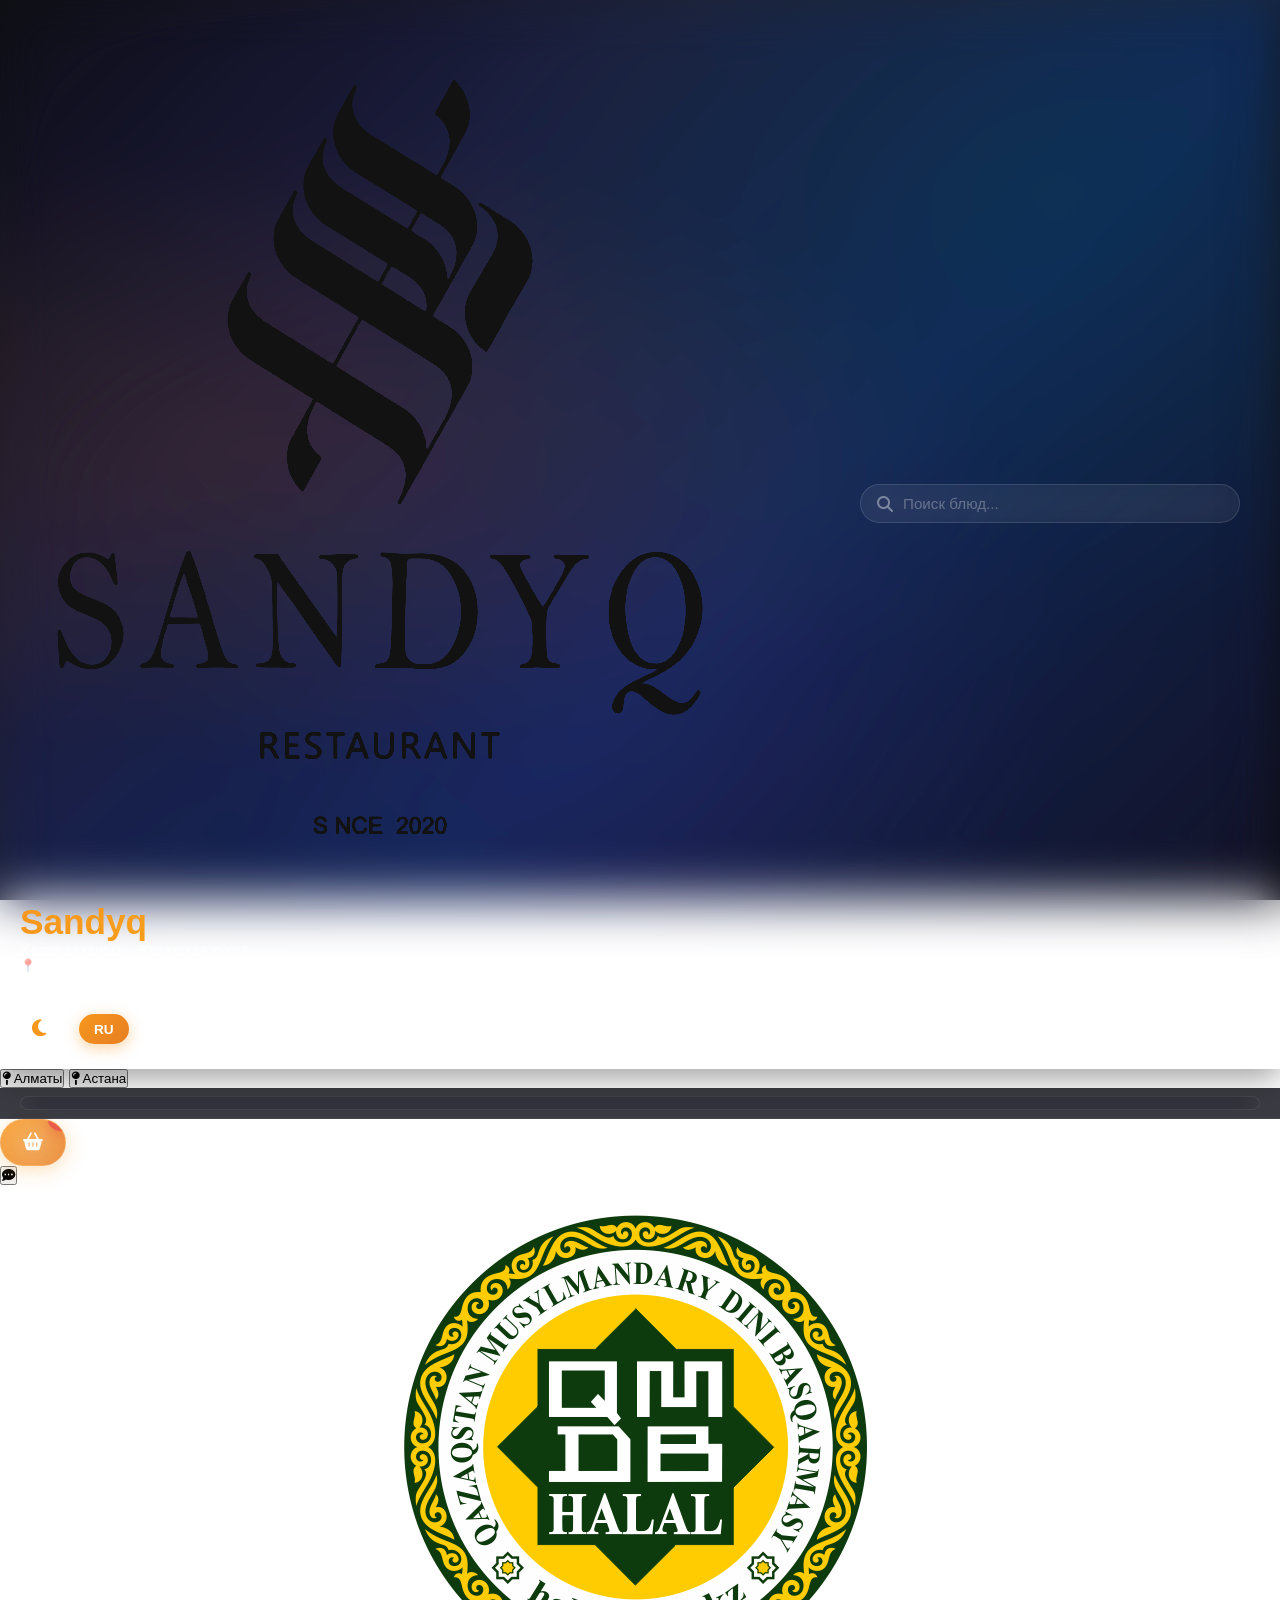
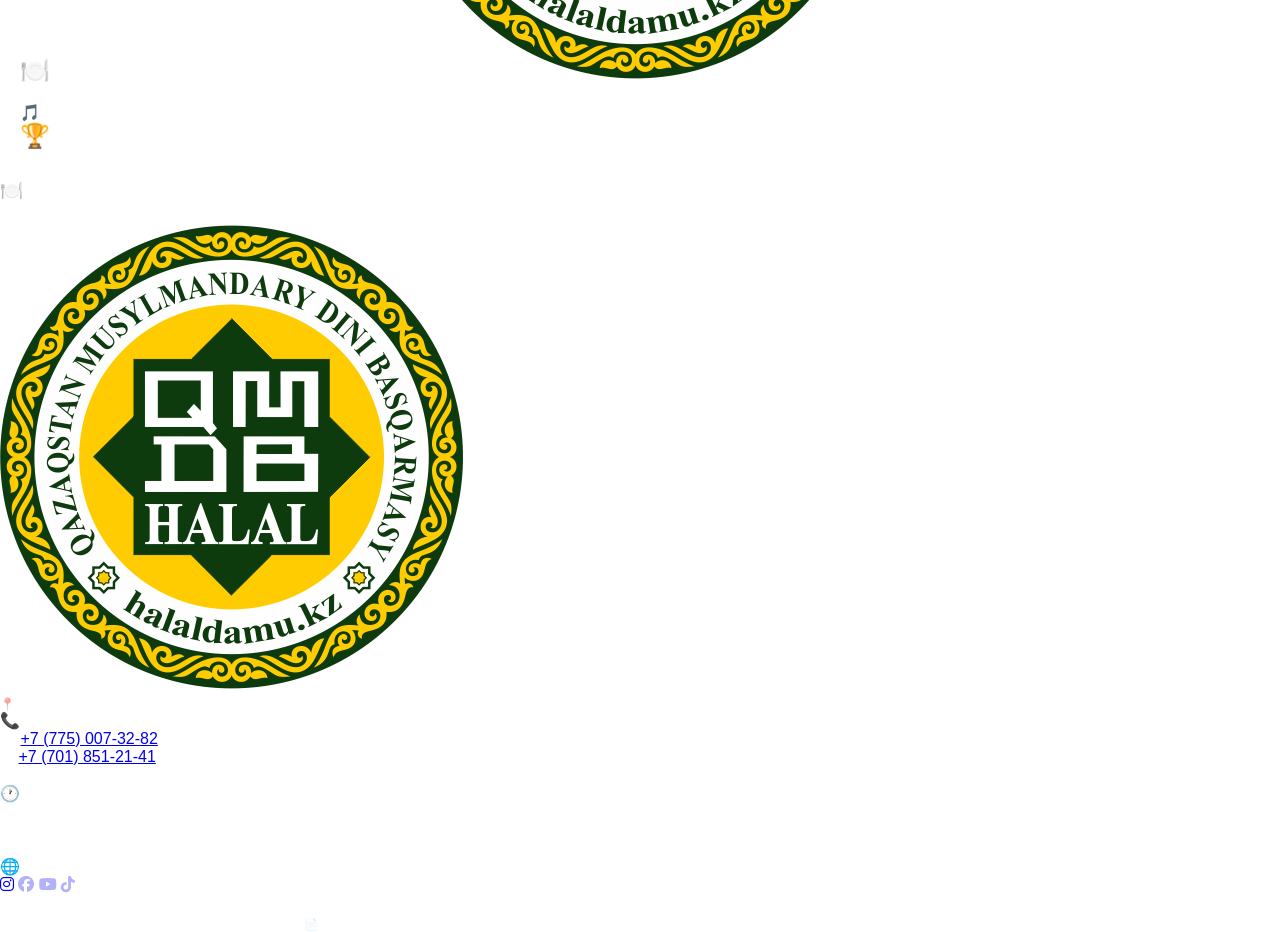
==== commit b558f475: "Update index.html" ====
--- a/index.html
+++ b/index.html
@@ -3,880 +3,13 @@
 <head>
   <meta charset="UTF-8" />
   <meta name="viewport" content="width=device-width, initial-scale=1.0, maximum-scale=1.0, user-scalable=yes"/>
-  <title>Sandyq Алматы — Элитный этно-ресторан</title>
+  <title>Sandyq — Этно-ресторан</title>
   <link rel="manifest" href="manifest.json" />
+  <link href="https://fonts.googleapis.com/css2?family=Playfair+Display:wght@400;600;700&family=Roboto:wght@300;400;500;700&display=swap" rel="stylesheet">
   <link rel="stylesheet" href="https://cdnjs.cloudflare.com/ajax/libs/font-awesome/6.4.0/css/all.min.css" />
   <link rel="stylesheet" href="styles.css" />
-  <style>
-    /* ===== ВСЕ СТИЛИ ===== */
-    * { margin: 0; padding: 0; box-sizing: border-box; }
-
-    body {
-      font-family: 'Segoe UI', Tahoma, Geneva, Verdana, sans-serif;
-      background: linear-gradient(135deg, #0a0a0f 0%, #1a1a2e 30%, #16213e 60%, #0f0f1a 100%);
-      background-attachment: fixed; color: #fff; min-height: 100vh; overflow-x: hidden;
-      transition: background 0.5s ease, color 0.3s ease;
-    }
-    body::before {
-      content: ''; position: fixed; top: 0; left: 0; right: 0; bottom: 0;
-      background: radial-gradient(ellipse at 20% 50%, rgba(247,151,30,0.08) 0%, transparent 50%),
-                  radial-gradient(ellipse at 80% 20%, rgba(46,204,113,0.06) 0%, transparent 50%),
-                  radial-gradient(ellipse at 50% 80%, rgba(155,89,182,0.06) 0%, transparent 50%);
-      pointer-events: none; z-index: 0; animation: bgShift 20s ease-in-out infinite;
-    }
-    @keyframes bgShift { 0%,100%{opacity:0.8} 25%{opacity:1} 50%{opacity:0.6} 75%{opacity:0.9} }
-
-    /* ===== ХЕДЕР ===== */
-    header {
-      background: rgba(255,255,255,0.02);
-      backdrop-filter: blur(25px) saturate(180%);
-      -webkit-backdrop-filter: blur(25px) saturate(180%);
-      border-bottom: 1px solid rgba(255,255,255,0.08);
-      padding: 0.8rem 0;
-      position: sticky;
-      top: 0;
-      z-index: 100;
-      box-shadow: 0 8px 32px rgba(0,0,0,0.4);
-      transition: background 0.3s ease, border-color 0.3s ease;
-    }
-    .header-container {
-      max-width: 1400px;
-      margin: 0 auto;
-      padding: 0 15px;
-      display: flex;
-      justify-content: space-between;
-      align-items: center;
-      flex-wrap: wrap;
-      gap: 10px;
-    }
-    .logo {
-      display: flex;
-      align-items: center;
-      gap: 10px;
-    }
-    .logo img {
-      height: 40px;
-      width: auto;
-    }
-    .logo h1 { font-size: 1.8rem; font-weight: 800; background: linear-gradient(135deg, #f7971e, #ffd200); background-size: 200% auto; -webkit-background-clip: text; -webkit-text-fill-color: transparent; animation: shimmer 3s linear infinite; }
-    @keyframes shimmer { 0%{background-position:0%} 100%{background-position:200%} }
-    .subtitle { font-size:0.7rem; opacity:0.7; display:block; }
-    .address { font-size:0.65rem; opacity:0.5; display:block; }
-    .header-controls { display:flex; align-items:center; gap:8px; flex-wrap:wrap; }
-    .header-center { flex:1; max-width:300px; margin:0 10px; }
-    .search-box { display:flex; align-items:center; background:rgba(255,255,255,0.06); backdrop-filter:blur(10px); border:1px solid rgba(255,255,255,0.12); border-radius:25px; padding:8px 14px; gap:8px; transition:all 0.3s; }
-    .search-box:focus-within { border-color:#f7971e; box-shadow:0 0 25px rgba(247,151,30,0.2); }
-    .search-box i { color:rgba(255,255,255,0.4); font-size:0.9rem; }
-    .search-box input { flex:1; background:none; border:none; color:white; font-size:0.9rem; outline:none; }
-    .search-box input::placeholder { color:rgba(255,255,255,0.3); font-size:0.85rem; }
-    .search-clear { background:none; border:none; color:rgba(255,255,255,0.5); cursor:pointer; font-size:1.2rem; display:none; }
-    .search-clear:hover { color:#e74c3c; }
-
-    .theme-btn, .icon-btn {
-      width: 36px; height: 36px;
-      border-radius: 50%;
-      border: 1px solid rgba(255,255,255,0.15);
-      background: rgba(255,255,255,0.05);
-      backdrop-filter: blur(10px);
-      color: #f7971e;
-      cursor: pointer;
-      font-size: 1rem;
-      display: flex;
-      align-items: center;
-      justify-content: center;
-      transition: all 0.3s;
-      text-decoration: none;
-    }
-    .theme-btn:hover, .icon-btn:hover { background: rgba(255,255,255,0.15); box-shadow:0 0 20px rgba(247,151,30,0.3); }
-    .icon-btn { color: white; }
-
-    .language-selector {
-      display: flex;
-      gap: 4px;
-      background: rgba(255,255,255,0.05);
-      backdrop-filter: blur(10px);
-      padding: 4px;
-      border-radius: 20px;
-      border: 1px solid rgba(255,255,255,0.1);
-    }
-    .lang-btn {
-      padding: 5px 10px;
-      border: none;
-      border-radius: 16px;
-      cursor: pointer;
-      background: transparent;
-      color: rgba(255,255,255,0.5);
-      font-size: 0.7rem;
-      font-weight: 600;
-      transition: all 0.3s;
-    }
-    .lang-btn:hover { color: #fff; }
-    .lang-btn.active { background: linear-gradient(135deg,#f7971e,#e67e22); color:white; box-shadow:0 4px 15px rgba(247,151,30,0.4); }
-
-    .cart-btn {
-      background: linear-gradient(135deg,rgba(247,151,30,0.9),rgba(230,126,34,0.9));
-      backdrop-filter: blur(10px);
-      border: 1px solid rgba(255,255,255,0.2);
-      color: white;
-      padding: 8px 16px;
-      border-radius: 20px;
-      cursor: pointer;
-      position: relative;
-      font-size: 0.9rem;
-      transition: all 0.3s;
-      box-shadow: 0 4px 20px rgba(247,151,30,0.3);
-      overflow: hidden;
-    }
-    .cart-btn::after {
-      content: '';
-      position: absolute;
-      top: -50%;
-      left: -50%;
-      width: 200%;
-      height: 200%;
-      background: radial-gradient(circle,rgba(255,255,255,0.2) 0%,transparent 60%);
-      animation: rotateGlow 4s linear infinite;
-    }
-    @keyframes rotateGlow { 0%{transform:rotate(0)} 100%{transform:rotate(360deg)} }
-    .cart-btn:hover { transform:scale(1.05); box-shadow:0 8px 30px rgba(247,151,30,0.5); }
-    .cart-count {
-      background: #e74c3c;
-      border-radius: 50%;
-      padding: 2px 8px;
-      font-size: 0.7rem;
-      position: absolute;
-      top: -8px;
-      right: -8px;
-      box-shadow: 0 4px 15px rgba(231,76,60,0.5);
-      animation: pulse 2s infinite;
-    }
-    @keyframes pulse { 0%,100%{transform:scale(1)} 50%{transform:scale(1.15)} }
-
-    .wishlist-badge {
-      background: #e74c3c;
-      border-radius: 50%;
-      padding: 1px 6px;
-      font-size: 0.6rem;
-      position: absolute;
-      top: -5px;
-      right: -5px;
-    }
-    .icon-btn { position: relative; }
-
-    /* ===== НАВИГАЦИЯ ===== */
-    .main-nav {
-      position: sticky;
-      top: 70px;
-      z-index: 90;
-      background: rgba(10,10,20,0.85);
-      backdrop-filter: blur(25px) saturate(180%);
-      -webkit-backdrop-filter: blur(25px) saturate(180%);
-      border-bottom: 1px solid rgba(255,255,255,0.06);
-      padding: 6px 15px;
-      transition: background 0.3s ease;
-    }
-    .categories-nav {
-      display: flex;
-      flex-wrap: wrap;
-      gap: 5px;
-      padding: 5px;
-      background: rgba(255,255,255,0.03);
-      backdrop-filter: blur(15px) saturate(180%);
-      border: 1px solid rgba(255,255,255,0.08);
-      border-radius: 20px;
-      position: relative;
-      overflow: visible !important;
-      justify-content: center;
-    }
-    .categories-drop {
-      position: absolute;
-      top: 5px;
-      left: 5px;
-      height: 28px;
-      background: linear-gradient(135deg,rgba(247,151,30,0.9),rgba(230,126,34,0.85));
-      backdrop-filter: blur(10px);
-      border-radius: 18px;
-      transition: all 0.5s cubic-bezier(0.34,1.56,0.64,1);
-      z-index: 0;
-      box-shadow: 0 4px 20px rgba(247,151,30,0.4),inset 0 1px 0 rgba(255,255,255,0.2);
-    }
-    .categories-drop::after {
-      content: '';
-      position: absolute;
-      top: 3px;
-      left: 15%;
-      width: 40%;
-      height: 25%;
-      background: rgba(255,255,255,0.3);
-      border-radius: 50%;
-      filter: blur(2px);
-    }
-    .category-tab {
-      padding: 6px 14px;
-      border: none;
-      border-radius: 16px;
-      cursor: pointer;
-      background: transparent;
-      color: rgba(255,255,255,0.6);
-      font-size: 0.8rem;
-      transition: all 0.3s;
-      white-space: nowrap;
-      position: relative;
-      z-index: 1;
-      font-weight: 500;
-    }
-    .category-tab:hover { color: #fff; }
-    .category-tab.active { color: #fff; font-weight: 700; }
-    .category-tab i { margin-right: 4px; font-size: 0.8rem; }
-
-    .mobile-cat-cards { display: none; gap: 6px; padding: 5px 0; flex-wrap: wrap; justify-content: center; }
-    .mobile-cat-card {
-      background: rgba(255,255,255,0.04);
-      backdrop-filter: blur(10px);
-      border: 1px solid rgba(255,255,255,0.08);
-      border-radius: 12px;
-      padding: 10px 8px;
-      text-align: center;
-      cursor: pointer;
-      font-size: 0.7rem;
-      color: rgba(255,255,255,0.7);
-      transition: all 0.3s;
-      min-width: 60px;
-      flex: 1;
-      max-width: 80px;
-    }
-    .mobile-cat-card i { display: block; font-size: 1.1rem; margin-bottom: 3px; color: #f7971e; }
-    .mobile-cat-card:active { background: rgba(247,151,30,0.3); }
-
-    .mobile-back-btn {
-      display: none;
-      background: none;
-      border: none;
-      color: #f7971e;
-      font-size: 0.9rem;
-      cursor: pointer;
-      padding: 6px 0;
-      width: 100%;
-      text-align: left;
-    }
-    .mobile-back-btn i { margin-right: 5px; }
-
-    /* ===== МЕНЮ ===== */
-    .menu-container { max-width:1400px; margin:0 auto; padding:20px 15px; position:relative; z-index:1; }
-    .category-page-header { font-size:1.6rem; font-weight:800; margin-bottom:20px; color:#fff; display:flex; align-items:center; gap:10px; transition:color 0.3s ease; }
-    .category-page-header i { color:#f7971e; }
-    .menu-grid { display:grid; grid-template-columns:repeat(auto-fill,minmax(240px,1fr)); gap:16px; }
-
-    /* ===== ХАЛАЛ ИКОНКА ===== */
-    .halal-icon {
-      display: inline-block;
-      width: 30px;
-      height: 30px;
-      vertical-align: middle;
-      margin-left: 4px;
-    }
-    .halal-icon img { width:100%; height:100%; object-fit:contain; }
-
-    /* ===== КАРТОЧКИ ===== */
-    .menu-item {
-      background: rgba(255,255,255,0.04);
-      backdrop-filter: blur(20px) saturate(180%);
-      border: 1px solid rgba(255,255,255,0.08);
-      border-radius: 16px;
-      overflow: visible;
-      box-shadow: 0 8px 32px rgba(0,0,0,0.3);
-      transition: all 0.4s cubic-bezier(0.175,0.885,0.32,1.275);
-      position: relative;
-      animation: fadeInUp 0.5s ease forwards;
-      opacity: 0;
-    }
-    .menu-item:nth-child(1) { animation-delay: 0.05s; }
-    .menu-item:nth-child(2) { animation-delay: 0.1s; }
-    .menu-item:nth-child(3) { animation-delay: 0.15s; }
-    .menu-item:nth-child(4) { animation-delay: 0.2s; }
-    .menu-item:nth-child(5) { animation-delay: 0.25s; }
-    .menu-item:nth-child(6) { animation-delay: 0.3s; }
-    .menu-item:nth-child(7) { animation-delay: 0.35s; }
-    .menu-item:nth-child(8) { animation-delay: 0.4s; }
-    .menu-item:nth-child(9) { animation-delay: 0.45s; }
-    .menu-item:nth-child(10) { animation-delay: 0.5s; }
-
-    @keyframes fadeInUp { from { opacity:0; transform:translateY(20px); } to { opacity:1; transform:translateY(0); } }
-    .menu-item:hover { transform:translateY(-5px); box-shadow:0 20px 50px rgba(0,0,0,0.5),0 0 30px rgba(247,151,30,0.1); border-color:rgba(247,151,30,0.3); }
-    .menu-item-image { width:100%; height:160px; object-fit:cover; border-radius:16px 16px 0 0; background:rgba(255,255,255,0.02); }
-    .menu-item-content { padding:14px; position:relative; z-index:1; }
-    .menu-item-title { font-size:0.95rem; font-weight:600; margin-bottom:8px; color:#fff; transition:color 0.3s ease; }
-    .menu-item-desc { font-size:0.7rem; color:rgba(255,255,255,0.5); margin-bottom:6px; }
-    .menu-item-footer { display:flex; justify-content:space-between; align-items:center; margin-top:10px; flex-wrap:wrap; gap:6px; }
-    .menu-item-price { font-size:1.1rem; font-weight:800; background:linear-gradient(135deg,#f7971e,#ffd200); -webkit-background-clip:text; -webkit-text-fill-color:transparent; background-clip:text; }
-
-    .add-btn { background:linear-gradient(135deg,#2ecc71,#27ae60); border:none; color:white; padding:6px 14px; border-radius:16px; cursor:pointer; font-weight:600; font-size:0.8rem; box-shadow:0 4px 15px rgba(46,204,113,0.3); transition:all 0.3s; }
-    .add-btn:hover { transform:scale(1.05); box-shadow:0 8px 25px rgba(46,204,113,0.5); }
-    .add-btn:active { transform:scale(0.92); }
-
-    .quantity-control { display:flex; align-items:center; gap:4px; }
-    .quantity-btn { width:26px; height:26px; border:1px solid rgba(255,255,255,0.2); border-radius:50%; background:rgba(255,255,255,0.06); backdrop-filter:blur(5px); color:white; cursor:pointer; font-size:0.9rem; display:flex; align-items:center; justify-content:center; transition:all 0.3s; }
-    .quantity-btn:hover { background:rgba(247,151,30,0.5); border-color:#f7971e; }
-    .quantity-btn:active { transform:scale(0.85); }
-    .quantity-num { width:20px; text-align:center; font-weight:700; font-size:0.9rem; color:#fff; transition:color 0.3s ease; }
-
-    .rider-trail { position:absolute; bottom:6px; left:0; height:2px; background:linear-gradient(90deg,transparent,rgba(247,151,30,0.6),#f7971e,rgba(247,151,30,0.6),transparent); border-radius:2px; z-index:1; opacity:0; transition:all 0.5s ease; width:0; }
-
-    /* ===== WISHLIST ===== */
-    .wishlist-btn {
-      background: rgba(0,0,0,0.3);
-      border: none;
-      border-radius: 50%;
-      width: 30px; height: 30px;
-      color: rgba(255,255,255,0.2);
-      cursor: pointer;
-      font-size: 0.9rem;
-      transition: all 0.3s;
-      position: absolute;
-      top: 8px; right: 8px;
-      z-index: 10;
-      display: flex;
-      align-items: center;
-      justify-content: center;
-    }
-    .wishlist-btn.liked { color: #e74c3c; background: rgba(231,76,60,0.2); }
-    .wishlist-btn:hover { transform: scale(1.15); }
-    .wishlist-btn:active { transform: scale(0.85); }
-
-    /* ===== ПЕРЕКЛЮЧАТЕЛИ ===== */
-    .toggle-group {
-      display: flex; gap: 3px;
-      background: rgba(255,255,255,0.06);
-      border-radius: 14px;
-      padding: 2px;
-      border: 1px solid rgba(255,255,255,0.08);
-    }
-    .toggle-btn {
-      padding: 3px 10px;
-      border: none;
-      border-radius: 11px;
-      cursor: pointer;
-      font-size: 0.6rem;
-      font-weight: 600;
-      transition: all 0.3s ease;
-      background: transparent;
-      color: rgba(255,255,255,0.4);
-    }
-    .toggle-btn.active { background: linear-gradient(135deg,#f7971e,#e67e22); color:white; box-shadow:0 4px 12px rgba(247,151,30,0.3); }
-    .toggle-btn:hover:not(.active) { color: rgba(255,255,255,0.7); }
-
-    .price-with-toggle { display:flex; flex-direction:column; align-items:flex-start; }
-    .price-with-toggle .menu-item-price { font-size:1.1rem; }
-    .price-with-toggle .price-label { font-size:0.6rem; color:rgba(255,255,255,0.4); margin-top:1px; }
-
-    .party-info-badge {
-      background: rgba(247,151,30,0.12);
-      border: 1px solid rgba(247,151,30,0.15);
-      border-radius: 16px;
-      padding: 4px 12px;
-      font-size: 0.65rem;
-      color: #f7971e;
-      display: inline-block;
-      margin-bottom: 6px;
-      width: 100%;
-      text-align: center;
-    }
-    .preorder-badge {
-      background: rgba(231,76,60,0.12);
-      border: 1px solid rgba(231,76,60,0.15);
-      border-radius: 16px;
-      padding: 3px 10px;
-      font-size: 0.55rem;
-      color: #e74c3c;
-      display: inline-block;
-      margin-top: 3px;
-    }
-
-    /* ===== КОРЗИНА ===== */
-    .cart-overlay {
-      display: none;
-      position: fixed;
-      top: 0; left: 0;
-      width: 100%; height: 100%;
-      background: rgba(0,0,0,0.5);
-      z-index: 140;
-    }
-    .cart-overlay.active { display: block; }
-
-    .cart-sidebar {
-      position: fixed;
-      top: 0;
-      right: -420px;
-      width: 420px;
-      height: 100vh;
-      background: rgba(10,10,20,0.95);
-      backdrop-filter: blur(30px) saturate(180%);
-      border-left: 1px solid rgba(255,255,255,0.1);
-      box-shadow: -10px 0 50px rgba(0,0,0,0.5);
-      transition: right 0.4s cubic-bezier(0.22,1,0.36,1);
-      z-index: 150;
-      display: flex;
-      flex-direction: column;
-      pointer-events: none;
-    }
-    .cart-sidebar.open { right: 0; pointer-events: all; }
-
-    .cart-header { padding: 18px 20px; background: rgba(255,255,255,0.03); border-bottom: 1px solid rgba(255,255,255,0.08); display: flex; justify-content: space-between; align-items: center; }
-    .cart-header h2 { font-size: 1.2rem; transition: color 0.3s ease; }
-    .close-cart { background: none; border: none; color: rgba(255,255,255,0.5); font-size: 1.8rem; cursor: pointer; transition: all 0.3s; }
-    .close-cart:hover { color: #e74c3c; transform: rotate(90deg); }
-    .cart-content { flex: 1; padding: 15px 20px; overflow-y: auto; }
-    .empty-cart { text-align: center; margin-top: 40px; }
-    .empty-cart i { font-size: 3rem; margin-bottom: 10px; opacity: 0.2; transition: color 0.3s ease; }
-    .empty-cart p { transition: color 0.3s ease; }
-    .cart-item { display: flex; justify-content: space-between; align-items: center; padding: 10px 0; border-bottom: 1px solid rgba(255,255,255,0.05); }
-    .cart-item-info { flex: 1; }
-    .cart-item-name { font-weight: 600; font-size: 0.9rem; transition: color 0.3s ease; }
-    .cart-item-actions { display: flex; align-items: center; gap: 4px; }
-    .cart-item-actions button { border: 1px solid rgba(255,255,255,0.15); color: white; width: 26px; height: 26px; border-radius: 50%; cursor: pointer; font-size: 0.8rem; transition: all 0.3s; background: rgba(255,255,255,0.05); }
-    .cart-item-actions button:hover { transform: scale(1.1); }
-    .cart-item-actions button:active { transform: scale(0.85); }
-    .cart-footer { padding: 16px 20px; border-top: 1px solid rgba(255,255,255,0.08); background: rgba(0,0,0,0.3); position: sticky; bottom: 0; z-index: 10; }
-    .cart-summary { font-size: 0.85rem; color: rgba(255,255,255,0.5); margin-bottom: 8px; padding: 8px 0; border-top: 1px dashed rgba(255,255,255,0.08); }
-    .cart-summary-row { display: flex; justify-content: space-between; padding: 3px 0; }
-    .cart-summary-row.total { font-weight: 700; color: #f7971e; font-size: 1.05rem; border-top: 1px solid rgba(255,255,255,0.08); margin-top: 4px; padding-top: 8px; }
-    .total-sum { font-size: 1.1rem; font-weight: 800; text-align: right; margin-bottom: 8px; transition: color 0.3s ease; }
-
-    .checkout-btn {
-      width: 100%; padding: 14px;
-      background: linear-gradient(135deg, #f7971e 0%, #ffd200 25%, #f7971e 50%, #e67e22 75%, #f7971e 100%);
-      background-size: 300% 300%;
-      color: white; border: none; border-radius: 20px;
-      font-size: 1rem; font-weight: 700; cursor: pointer;
-      animation: waveShimmer 3s ease-in-out infinite;
-      box-shadow: 0 8px 30px rgba(247,151,30,0.4);
-      position: relative; overflow: hidden;
-      transition: transform 0.3s ease;
-    }
-    .checkout-btn:hover { transform: scale(1.02); }
-    .checkout-btn:active { transform: scale(0.96); }
-    @keyframes waveShimmer { 0%{background-position:0% 50%} 50%{background-position:100% 50%} 100%{background-position:0% 50%} }
-
-    /* ===== МОДАЛКИ ===== */
-    .modal { display: none; position: fixed; top: 0; left: 0; width: 100%; height: 100%; background: rgba(0,0,0,0.7); backdrop-filter: blur(5px); z-index: 300; justify-content: center; align-items: center; padding: 15px; }
-    .modal.open { display: flex; }
-    .modal-content {
-      background: rgba(20,20,40,0.95);
-      backdrop-filter: blur(25px) saturate(180%);
-      border: 1px solid rgba(255,255,255,0.1);
-      max-width: 600px;
-      width: 100%;
-      border-radius: 20px;
-      max-height: 90vh;
-      overflow-y: auto;
-      animation: modalIn 0.3s cubic-bezier(0.175,0.885,0.32,1.275);
-      box-shadow: 0 20px 60px rgba(0,0,0,0.5);
-      transition: background 0.3s ease, border-color 0.3s ease;
-    }
-    @keyframes modalIn { from { transform: translateY(30px) scale(0.95); opacity: 0; } to { transform: translateY(0) scale(1); opacity: 1; } }
-    .modal-header { padding: 18px 22px; background: rgba(255,255,255,0.03); border-bottom: 1px solid rgba(255,255,255,0.08); display: flex; justify-content: space-between; align-items: center; border-radius: 20px 20px 0 0; }
-    .modal-header h2 { font-size: 1.2rem; }
-    .close-modal { background: none; border: none; color: rgba(255,255,255,0.5); font-size: 1.8rem; cursor: pointer; transition: all 0.3s; }
-    .close-modal:hover { color: #e74c3c; transform: rotate(90deg); }
-    .modal-body { padding: 20px; }
-
-    /* ===== ФОРМЫ ===== */
-    .form-group { margin-bottom: 14px; }
-    .form-group label { display: block; margin-bottom: 4px; font-weight: 600; color: rgba(255,255,255,0.7); font-size: 0.9rem; }
-    .form-group input, .form-group textarea, .form-group select {
-      width: 100%; padding: 10px 14px;
-      background: rgba(255,255,255,0.05);
-      border: 1px solid rgba(255,255,255,0.1);
-      border-radius: 10px;
-      color: white;
-      font-size: 0.95rem;
-      transition: all 0.3s;
-      font-family: inherit;
-    }
-    .form-group input:focus, .form-group textarea:focus, .form-group select:focus { outline: none; border-color: #f7971e; box-shadow: 0 0 15px rgba(247,151,30,0.15); }
-    .form-group input[type="date"] { color-scheme: dark; padding: 10px 14px; }
-
-    .time-schedule { display: grid; grid-template-columns: 1fr 1fr; gap: 10px; margin-bottom: 14px; }
-    .time-category-group { background: rgba(255,255,255,0.03); border: 1px solid rgba(255,255,255,0.06); padding: 10px; border-radius: 10px; }
-    .time-category-group label { font-size: 0.8rem; font-weight: 600; color: rgba(255,255,255,0.5); display: block; margin-bottom: 4px; }
-    .time-category-group select { width: 100%; padding: 8px 12px; background: rgba(26,29,46,0.9); border: 1px solid rgba(255,255,255,0.15); border-radius: 8px; color: white; }
-
-    .btn-secondary { padding: 8px 20px; background: rgba(255,255,255,0.05); border: 1px solid rgba(255,255,255,0.1); border-radius: 16px; color: white; cursor: pointer; font-weight: 600; transition: all 0.3s; }
-    .btn-secondary:hover { background: rgba(255,255,255,0.1); }
-    .btn-primary { padding: 8px 20px; background: linear-gradient(135deg,#f7971e,#e67e22); color: white; border: none; border-radius: 16px; cursor: pointer; font-weight: 700; transition: all 0.3s; }
-    .btn-primary:hover { box-shadow: 0 8px 25px rgba(247,151,30,0.5); transform: scale(1.02); }
-    .btn-primary:active { transform: scale(0.96); }
-
-    .modal-footer { padding: 14px 20px; border-top: 1px solid rgba(255,255,255,0.06); display: flex; justify-content: flex-end; gap: 10px; flex-wrap: wrap; }
-
-    .toast {
-      position: fixed;
-      bottom: 20px;
-      right: 20px;
-      background: rgba(20,20,40,0.95);
-      backdrop-filter: blur(20px);
-      border: 1px solid rgba(255,255,255,0.1);
-      color: white;
-      padding: 12px 20px;
-      border-radius: 14px;
-      box-shadow: 0 10px 40px rgba(0,0,0,0.5);
-      transform: translateY(100px);
-      opacity: 0;
-      transition: all 0.4s;
-      z-index: 400;
-      font-size: 0.9rem;
-    }
-    .toast.show { transform: translateY(0); opacity: 1; }
-    .toast.success { border-left: 4px solid #2ecc71; }
-    .toast.error { border-left: 4px solid #e74c3c; }
-
-    /* ===== ПАРАЛЛАКС ===== */
-    .parallax-section {
-      position: relative;
-      overflow: hidden;
-      padding: 40px 20px;
-      margin: 20px -15px 30px;
-      text-align: center;
-      border-radius: 16px;
-    }
-    .parallax-bg {
-      position: absolute;
-      top: -50%;
-      left: -50%;
-      width: 200%;
-      height: 200%;
-      background: radial-gradient(ellipse at 30% 40%, rgba(247,151,30,0.06) 0%, transparent 60%),
-                  radial-gradient(ellipse at 70% 60%, rgba(46,204,113,0.03) 0%, transparent 50%);
-      z-index: 0;
-      transform: translateY(0);
-      transition: transform 0.1s ease-out;
-    }
-    .parallax-content { position: relative; z-index: 1; }
-    .parallax-section h2 { font-size: 1.6rem; color: #f7971e; margin-bottom: 6px; display: flex; align-items: center; justify-content: center; gap: 10px; flex-wrap: wrap; }
-    .parallax-section .sub-text { color: rgba(255,255,255,0.6); font-size: 0.95rem; }
-    .parallax-section .sub-text-small { color: rgba(255,255,255,0.35); font-size: 0.8rem; margin-top: 6px; }
-
-    /* ===== ТОП-3 ===== */
-    .top-dishes-section { margin-bottom: 25px; }
-    .top-dishes-section h2 { color: #f7971e; font-size: 1.2rem; margin-bottom: 14px; }
-    .top-dishes-grid { display: grid; grid-template-columns: repeat(auto-fill, minmax(160px, 1fr)); gap: 12px; }
-    .top-dish-card {
-      background: rgba(255,255,255,0.04);
-      border: 1px solid rgba(255,255,255,0.06);
-      border-radius: 14px;
-      padding: 14px;
-      text-align: center;
-      transition: all 0.3s ease;
-      cursor: pointer;
-    }
-    .top-dish-card:hover { transform: translateY(-4px); border-color: rgba(247,151,30,0.3); }
-    .top-dish-rank { font-size: 1.3rem; font-weight: 800; color: #f7971e; }
-    .top-dish-name { font-weight: 600; font-size: 0.9rem; margin: 4px 0; color: #fff; }
-    .top-dish-price { color: rgba(255,255,255,0.5); font-size: 0.8rem; }
-
-    /* ===== СОБЫТИЯ ===== */
-    .events-block { display: flex; flex-wrap: wrap; gap: 12px; justify-content: center; padding: 15px 0; }
-    .event-card {
-      background: rgba(255,255,255,0.04);
-      border: 1px solid rgba(255,255,255,0.06);
-      border-radius: 14px;
-      padding: 14px 18px;
-      min-width: 150px;
-      text-align: center;
-      transition: all 0.3s ease;
-    }
-    .event-card:hover { transform: translateY(-3px); border-color: rgba(247,151,30,0.3); }
-    .event-date { font-size: 0.75rem; color: #f7971e; font-weight: 700; }
-    .event-title { font-size: 0.9rem; margin: 4px 0; color: #fff; }
-    .event-time { font-size: 0.75rem; color: rgba(255,255,255,0.4); }
-
-    /* ===== ИСТОРИЯ ===== */
-    .order-history-item {
-      background: rgba(255,255,255,0.03);
-      border: 1px solid rgba(255,255,255,0.06);
-      border-radius: 12px;
-      padding: 14px;
-      margin-bottom: 10px;
-      transition: all 0.3s ease;
-    }
-    .order-history-item:hover { border-color: rgba(247,151,30,0.2); }
-    .order-history-header { display: flex; justify-content: space-between; flex-wrap: wrap; gap: 6px; margin-bottom: 6px; }
-    .order-history-id { font-weight: 700; color: #f7971e; font-size: 0.9rem; }
-    .order-history-date { color: rgba(255,255,255,0.4); font-size: 0.8rem; }
-    .order-history-items { font-size: 0.85rem; color: rgba(255,255,255,0.6); }
-    .order-history-total { text-align: right; font-weight: 700; color: #f7971e; margin-top: 6px; font-size: 1rem; }
-    .order-history-actions { display: flex; gap: 8px; margin-top: 8px; flex-wrap: wrap; }
-    .repeat-btn, .delete-history-btn {
-      padding: 4px 14px;
-      border: none;
-      border-radius: 12px;
-      cursor: pointer;
-      font-size: 0.75rem;
-      font-weight: 600;
-      transition: all 0.3s ease;
-    }
-    .repeat-btn { background: #2ecc71; color: #fff; }
-    .repeat-btn:hover { background: #27ae60; transform: scale(1.05); }
-    .delete-history-btn { background: #e74c3c; color: #fff; }
-    .delete-history-btn:hover { background: #c0392b; transform: scale(1.05); }
-
-    /* ===== ОТЗЫВЫ ===== */
-    .review-item {
-      background: rgba(255,255,255,0.03);
-      border: 1px solid rgba(255,255,255,0.06);
-      border-radius: 12px;
-      padding: 12px 14px;
-      margin-bottom: 8px;
-    }
-    .review-stars { color: #f7971e; font-size: 0.9rem; letter-spacing: 1px; }
-    .review-text { font-size: 0.9rem; color: rgba(255,255,255,0.7); margin: 4px 0; }
-    .review-author { font-size: 0.75rem; color: rgba(255,255,255,0.4); }
-
-    .review-rating-selector {
-      display: flex;
-      gap: 6px;
-      margin: 8px 0;
-      justify-content: center;
-    }
-    .review-rating-selector span {
-      cursor: pointer;
-      font-size: 1.8rem;
-      transition: all 0.3s ease;
-      color: rgba(255,255,255,0.2);
-    }
-    .review-rating-selector span:hover,
-    .review-rating-selector span.active {
-      color: #f7971e;
-      transform: scale(1.1);
-    }
-
-    /* ===== ФУТЕР ===== */
-    .footer {
-      margin-top: 30px;
-      background: rgba(255,255,255,0.02);
-      backdrop-filter: blur(20px);
-      border-top: 1px solid rgba(255,255,255,0.06);
-      padding: 30px 20px 15px;
-      transition: background 0.3s ease, border-color 0.3s ease;
-    }
-    .footer-container {
-      max-width: 1200px;
-      margin: 0 auto;
-      display: grid;
-      grid-template-columns: repeat(auto-fit, minmax(180px, 1fr));
-      gap: 20px;
-    }
-    .footer-section h3, .footer-section h4 { margin-bottom: 8px; color: #f7971e; font-size: 1rem; }
-    .footer-section p { color: rgba(255,255,255,0.5); font-size: 0.8rem; line-height: 1.5; }
-    .contact-item { display: flex; align-items: center; gap: 8px; padding: 4px 0; color: rgba(255,255,255,0.5); font-size: 0.8rem; }
-    .contact-item i { width: 18px; color: #f7971e; font-size: 0.8rem; }
-    .contact-item a { color: rgba(255,255,255,0.5); text-decoration: none; transition: color 0.3s ease; }
-    .contact-item a:hover { color: #f7971e; }
-
-    .social-links { display: flex; gap: 10px; margin-top: 6px; flex-wrap: wrap; }
-    .social-link {
-      width: 36px; height: 36px;
-      border-radius: 50%;
-      background: rgba(255,255,255,0.05);
-      border: 1px solid rgba(255,255,255,0.08);
-      display: flex;
-      align-items: center;
-      justify-content: center;
-      color: rgba(255,255,255,0.5);
-      text-decoration: none;
-      transition: all 0.3s ease;
-      font-size: 1rem;
-    }
-    .social-link:hover { background: #f7971e; color: #fff; transform: translateY(-3px); box-shadow:0 8px 25px rgba(247,151,30,0.3); }
-
-    .footer-bottom { text-align: center; padding-top: 15px; margin-top: 15px; border-top: 1px solid rgba(255,255,255,0.04); color: rgba(255,255,255,0.2); font-size: 0.7rem; }
-
-    .halal-icon-footer {
-      display: inline-block;
-      width: 28px;
-      height: 28px;
-      vertical-align: middle;
-      margin-left: 6px;
-    }
-    .halal-icon-footer img { width:100%; height:100%; object-fit:contain; }
-
-    /* ===== СВЕТЛАЯ ТЕМА ===== */
-    body.light-theme {
-      background: linear-gradient(135deg, #fdf6ee, #fff8f0, #fef5e7, #fdf2e0);
-      color: #2a1508;
-    }
-    body.light-theme::before {
-      background: radial-gradient(ellipse at 20% 50%, rgba(247,151,30,0.15) 0%, transparent 50%),
-                  radial-gradient(ellipse at 80% 20%, rgba(200,150,100,0.1) 0%, transparent 50%),
-                  radial-gradient(ellipse at 50% 80%, rgba(180,130,80,0.1) 0%, transparent 50%);
-    }
-    body.light-theme header { background: rgba(255,248,240,0.85); border-bottom: 1px solid rgba(0,0,0,0.08); }
-    body.light-theme .main-nav { background: rgba(255,248,240,0.9); border-bottom: 1px solid rgba(0,0,0,0.06); }
-    body.light-theme .categories-nav { background: rgba(0,0,0,0.03); border-color: rgba(0,0,0,0.08); }
-    body.light-theme .category-tab { color: rgba(0,0,0,0.5); }
-    body.light-theme .category-tab:hover { color: #2a1508; }
-    body.light-theme .category-tab.active { color: #fff; background: linear-gradient(135deg, #f7971e, #e67e22); }
-    body.light-theme .category-page-header { color: #2a1508; }
-    body.light-theme .menu-item { background: rgba(255,255,255,0.8); border-color: rgba(0,0,0,0.08); box-shadow: 0 8px 32px rgba(0,0,0,0.08); }
-    body.light-theme .menu-item-title { color: #2a1508; }
-    body.light-theme .menu-item-desc { color: rgba(0,0,0,0.4); }
-    body.light-theme .quantity-num { color: #2a1508; }
-    body.light-theme .quantity-btn { border-color: rgba(0,0,0,0.2); color: #2a1508; }
-    body.light-theme .search-box { background: rgba(0,0,0,0.03); border-color: rgba(0,0,0,0.1); }
-    body.light-theme .search-box input { color: #2a1508; }
-    body.light-theme .search-box i { color: rgba(0,0,0,0.4); }
-    body.light-theme .search-box input::placeholder { color: rgba(0,0,0,0.3); }
-    body.light-theme .cart-sidebar { background: rgba(255,248,240,0.95); border-left-color: rgba(0,0,0,0.1); }
-    body.light-theme .cart-header h2 { color: #2a1508; }
-    body.light-theme .cart-item { border-bottom-color: rgba(0,0,0,0.06); }
-    body.light-theme .cart-item-name { color: #2a1508; }
-    body.light-theme .cart-item-info > div:last-child { color: rgba(0,0,0,0.6); }
-    body.light-theme .cart-footer { background: rgba(0,0,0,0.03); border-top-color: rgba(0,0,0,0.06); }
-    body.light-theme .cart-summary { color: rgba(0,0,0,0.5); border-top-color: rgba(0,0,0,0.06); }
-    body.light-theme .cart-summary-row.total { color: #c49a2a; border-top-color: rgba(0,0,0,0.06); }
-    body.light-theme .total-sum { color: #c49a2a; }
-    body.light-theme .modal-content { background: rgba(255,248,240,0.98); border-color: rgba(0,0,0,0.08); }
-    body.light-theme .modal-header h2 { color: #2a1508; }
-    body.light-theme .form-group label { color: rgba(0,0,0,0.7); }
-    body.light-theme .form-group input, .form-group textarea, .form-group select {
-      background: rgba(0,0,0,0.03); border-color: rgba(0,0,0,0.1); color: #2a1508;
-    }
-    body.light-theme .time-category-group { background: rgba(0,0,0,0.02); border-color: rgba(0,0,0,0.05); }
-    body.light-theme .time-category-group label { color: rgba(0,0,0,0.5); }
-    body.light-theme .time-category-group select { background: rgba(255,248,240,0.9); border-color: rgba(0,0,0,0.15); color: #2a1508; }
-    body.light-theme .btn-secondary { color: #2a1508; background: rgba(0,0,0,0.05); border-color: rgba(0,0,0,0.1); }
-    body.light-theme .close-cart, .close-modal { color: rgba(0,0,0,0.5); }
-    body.light-theme .close-cart:hover { color: #e74c3c; }
-    body.light-theme .icon-btn { color: #2a1508; background: rgba(0,0,0,0.05); border-color: rgba(0,0,0,0.1); }
-    body.light-theme .theme-btn { color: #c49a2a; border-color: rgba(0,0,0,0.2); }
-    body.light-theme .lang-btn { color: rgba(0,0,0,0.5); }
-    body.light-theme .lang-btn.active { color: #fff; }
-    body.light-theme .mobile-cat-card { background: rgba(0,0,0,0.03); border-color: rgba(0,0,0,0.08); color: rgba(0,0,0,0.5); }
-    body.light-theme .mobile-cat-card i { color: #c49a2a; }
-    body.light-theme .empty-cart i { color: rgba(0,0,0,0.2); }
-    body.light-theme .empty-cart p { color: rgba(0,0,0,0.3); }
-    body.light-theme .top-dish-card { background: rgba(0,0,0,0.02); border-color: rgba(0,0,0,0.06); }
-    body.light-theme .top-dish-card .top-dish-name { color: #2a1508; }
-    body.light-theme .top-dish-card .top-dish-price { color: rgba(0,0,0,0.4); }
-    body.light-theme .top-dishes-section h2 { color: #c49a2a; }
-    body.light-theme .event-card { background: rgba(0,0,0,0.02); border-color: rgba(0,0,0,0.06); }
-    body.light-theme .event-card .event-title { color: #2a1508; }
-    body.light-theme .event-card .event-time { color: rgba(0,0,0,0.4); }
-    body.light-theme .event-card .event-date { color: #c49a2a; }
-    body.light-theme .order-history-item { background: rgba(0,0,0,0.02); border-color: rgba(0,0,0,0.06); }
-    body.light-theme .order-history-item .order-history-items { color: rgba(0,0,0,0.5); }
-    body.light-theme .order-history-item .order-history-date { color: rgba(0,0,0,0.4); }
-    body.light-theme .order-history-item .order-history-total { color: #c49a2a; }
-    body.light-theme .review-item { background: rgba(0,0,0,0.02); border-color: rgba(0,0,0,0.06); }
-    body.light-theme .review-item .review-text { color: rgba(0,0,0,0.6); }
-    body.light-theme .review-item .review-author { color: rgba(0,0,0,0.4); }
-    body.light-theme .review-item .review-stars { color: #c49a2a; }
-    body.light-theme .footer { background: rgba(0,0,0,0.02); border-top-color: rgba(0,0,0,0.06); }
-    body.light-theme .footer-section h3, .footer-section h4 { color: #c49a2a; }
-    body.light-theme .footer-section p { color: rgba(0,0,0,0.4); }
-    body.light-theme .contact-item { color: rgba(0,0,0,0.4); }
-    body.light-theme .contact-item i { color: #c49a2a; }
-    body.light-theme .contact-item a { color: rgba(0,0,0,0.4); }
-    body.light-theme .contact-item a:hover { color: #c49a2a; }
-    body.light-theme .social-link { background: rgba(0,0,0,0.03); border-color: rgba(0,0,0,0.08); color: rgba(0,0,0,0.4); }
-    body.light-theme .social-link:hover { background: #c49a2a; color: #fff; }
-    body.light-theme .footer-bottom { border-top-color: rgba(0,0,0,0.04); color: rgba(0,0,0,0.2); }
-    body.light-theme .parallax-section h2 { color: #c49a2a; }
-    body.light-theme .parallax-section .sub-text { color: rgba(0,0,0,0.5); }
-    body.light-theme .parallax-section .sub-text-small { color: rgba(0,0,0,0.35); }
-    body.light-theme .toggle-group { background: rgba(0,0,0,0.04); border-color: rgba(0,0,0,0.08); }
-    body.light-theme .toggle-btn { color: rgba(0,0,0,0.4); }
-    body.light-theme .toggle-btn.active { color: #fff; }
-    body.light-theme .toggle-btn:hover:not(.active) { color: rgba(0,0,0,0.7); }
-    body.light-theme .price-with-toggle .price-label { color: rgba(0,0,0,0.4); }
-    body.light-theme .party-info-badge { background: rgba(196,154,42,0.1); border-color: rgba(196,154,42,0.15); color: #c49a2a; }
-    body.light-theme .preorder-badge { background: rgba(231,76,60,0.08); border-color: rgba(231,76,60,0.12); }
-    body.light-theme .top-dish-rank { color: #c49a2a; }
-    body.light-theme .review-rating-selector span { color: rgba(0,0,0,0.15); }
-    body.light-theme .review-rating-selector span:hover,
-    body.light-theme .review-rating-selector span.active { color: #c49a2a; }
-
-    body.light-theme .empty-orders p { color: rgba(0,0,0,0.3); }
-    body.light-theme .search-results-header { color: #c49a2a; }
-    body.light-theme .search-count { color: rgba(0,0,0,0.4); }
-    body.light-theme .subcategory-title { color: rgba(0,0,0,0.5); }
-
-    /* ===== SCROLLBAR ===== */
-    ::-webkit-scrollbar { width: 4px; }
-    ::-webkit-scrollbar-track { background: rgba(255,255,255,0.02); }
-    ::-webkit-scrollbar-thumb { background: rgba(247,151,30,0.3); border-radius: 2px; }
-    body.light-theme ::-webkit-scrollbar-track { background: rgba(0,0,0,0.02); }
-    body.light-theme ::-webkit-scrollbar-thumb { background: rgba(247,151,30,0.4); }
-
-    /* ===== АДАПТИВНОСТЬ ===== */
-    @media (max-width: 768px) {
-      .header-container { gap: 6px; }
-      .logo h1 { font-size: 1.3rem; }
-      .logo img { height: 30px; }
-      .subtitle { font-size: 0.6rem; }
-      .address { font-size: 0.55rem; }
-      .header-center { max-width: 100%; margin: 0; order: 3; flex: 1 1 100%; }
-      .search-box { padding: 6px 12px; }
-      .search-box input { font-size: 0.8rem; }
-
-      .main-nav { top: 60px; padding: 4px 10px; }
-      .categories-nav { display: none; }
-      .categories-drop { display: none; }
-      .mobile-cat-cards { display: flex; }
-      .mobile-back-btn { display: block; }
-
-      .menu-grid { grid-template-columns: 1fr 1fr; gap: 10px; }
-      .menu-item-image { height: 120px; }
-      .menu-item-content { padding: 10px; }
-      .menu-item-title { font-size: 0.8rem; }
-      .menu-item-price { font-size: 0.95rem; }
-      .menu-item-desc { font-size: 0.6rem; }
-
-      .cart-sidebar { width: 100%; right: -100%; }
-      .modal-content { max-width: 100%; margin: 10px; border-radius: 16px; }
-      .time-schedule { grid-template-columns: 1fr; }
-
-      .footer-container { grid-template-columns: 1fr 1fr; gap: 15px; }
-      .top-dishes-grid { grid-template-columns: repeat(auto-fill, minmax(130px, 1fr)); }
-      .parallax-section { padding: 25px 15px; }
-      .parallax-section h2 { font-size: 1.2rem; }
-      .header-controls { gap: 5px; }
-      .cart-btn { padding: 6px 12px; font-size: 0.8rem; }
-      .icon-btn { width: 32px; height: 32px; font-size: 0.9rem; }
-      .theme-btn { width: 32px; height: 32px; font-size: 0.9rem; }
-      .lang-btn { font-size: 0.6rem; padding: 4px 8px; }
-      .category-tab { font-size: 0.7rem; padding: 5px 10px; }
-      .checkout-btn { padding: 12px; font-size: 0.9rem; }
-      .cart-footer { padding: 12px 15px; }
-      .cart-content { padding: 10px 15px; }
-
-      .order-history-header { flex-direction: column; }
-      .events-block { flex-direction: column; align-items: center; }
-      .event-card { width: 100%; max-width: 300px; }
-    }
-
-    @media (max-width: 480px) {
-      .menu-grid { grid-template-columns: 1fr; }
-      .logo h1 { font-size: 1.1rem; }
-      .logo img { height: 26px; }
-      .header-container { gap: 4px; }
-      .header-controls { gap: 4px; }
-      .cart-btn { padding: 4px 10px; font-size: 0.7rem; }
-      .icon-btn { width: 28px; height: 28px; font-size: 0.8rem; }
-      .theme-btn { width: 28px; height: 28px; font-size: 0.8rem; }
-      .lang-btn { font-size: 0.55rem; padding: 3px 6px; }
-      .menu-item-image { height: 100px; }
-      .footer-container { grid-template-columns: 1fr; text-align: center; }
-      .contact-item { justify-content: center; }
-      .social-links { justify-content: center; }
-      .parallax-section { padding: 20px 10px; }
-      .parallax-section h2 { font-size: 1rem; }
-      .top-dishes-grid { grid-template-columns: 1fr 1fr; }
-      .modal-body { padding: 15px; }
-      .modal-header { padding: 14px 16px; }
-      .modal-header h2 { font-size: 1rem; }
-    }
-  </style>
+  <!-- JIVO CHAT SCRIPT -->
+  <script src="//code.jivo.ru/widget/jcuKMCR6Cn" async></script>
 </head>
 <body>
 
@@ -887,11 +20,18 @@
       <img src="images/logo-sandyq.png" alt="Sandyq Logo" id="logo-img" onerror="this.style.display='none'">
       <div>
         <h1>Sandyq</h1>
-        <span class="subtitle">Қазақ асханасы · Казахская кухня</span>
-        <span class="address">📍 Абылайхана 55 / Алимжанова 55</span>
-      </div>
-    </div>
-    <div class="header-center"><div class="search-box"><i class="fas fa-search"></i><input type="text" id="search-input" placeholder="Поиск блюд..." oninput="searchMenu()" /><button class="search-clear" id="search-clear" onclick="clearSearch()">×</button></div></div>
+        <span class="subtitle" data-lang-key="subtitle">Қазақ асханасы · Казахская кухня</span>
+        <span class="address" id="city-address">📍 Абылайхана 55 / Алимжанова 55</span>
+        <span class="city-badge" id="city-badge">Алматы</span>
+      </div>
+    </div>
+    <div class="header-center">
+      <div class="search-box">
+        <i class="fas fa-search"></i>
+        <input type="text" id="search-input" placeholder="Поиск блюд..." oninput="searchMenu()" />
+        <button class="search-clear" id="search-clear" onclick="clearSearch()">×</button>
+      </div>
+    </div>
     <div class="header-controls">
       <button class="theme-btn" onclick="toggleTheme()"><i class="fas fa-moon" id="theme-icon"></i></button>
       <div class="language-selector">
@@ -907,18 +47,52 @@
       <button class="icon-btn" onclick="showMap()" title="Как нас найти"><i class="fas fa-map-pin"></i></button>
       <button class="icon-btn" onclick="showReviews()" title="Отзывы"><i class="fas fa-star"></i></button>
       <a href="zal.html" class="icon-btn" title="Схема залов"><i class="fas fa-map"></i></a>
-      <button class="cart-btn" onclick="toggleCart()"><i class="fas fa-shopping-cart"></i><span class="cart-count" id="cart-count">0</span></button>
       <a href="admin.html" class="icon-btn"><i class="fas fa-lock"></i></a>
     </div>
   </div>
 </header>
 
-<!-- ===== НАВИГАЦИЯ ===== -->
-<nav class="main-nav">
-  <button class="mobile-back-btn" id="mobile-back-btn" onclick="showCategoryCards()"><i class="fas fa-arrow-left"></i> <span data-lang-key="back">Назад к категориям</span></button>
-  <div class="mobile-cat-cards" id="mobile-cat-cards"></div>
-  <div class="categories-nav" id="categories-nav"><div class="categories-drop" id="categories-drop"></div></div>
-</nav>
+<!-- ===== ПЕРЕКЛЮЧАТЕЛЬ ГОРОДОВ ===== -->
+<div class="city-switcher-wrapper">
+  <div class="city-switcher">
+    <button class="city-btn active" data-city="almaty" onclick="switchCity('almaty')">
+      <i class="fas fa-map-pin"></i> Алматы
+    </button>
+    <button class="city-btn" data-city="astana" onclick="switchCity('astana')">
+      <i class="fas fa-map-pin"></i> Астана
+    </button>
+  </div>
+</div>
+
+<!-- ===== КАТЕГОРИИ (ФИКСИРОВАННЫЕ, В 2 РЯДА) ===== -->
+<div class="categories-wrapper" id="categoriesWrapper">
+  <nav class="main-nav" id="mainNav">
+    <div class="categories-nav" id="categories-nav">
+      <div class="categories-drop" id="categories-drop"></div>
+    </div>
+    <button class="mobile-back-btn" id="mobile-back-btn" onclick="showCategoryCards()">
+      <i class="fas fa-arrow-left"></i> <span data-lang-key="back">Назад к категориям</span>
+    </button>
+    <div class="mobile-cat-cards" id="mobile-cat-cards"></div>
+  </nav>
+</div>
+
+<!-- ===== ПЛАВАЮЩАЯ КОРЗИНА ===== -->
+<div class="cart-fixed">
+  <button class="cart-btn" onclick="toggleCart()">
+    <i class="fas fa-shopping-basket"></i>
+    <span class="cart-count" id="cartCount">0</span>
+    <span class="cart-droplet"></span>
+  </button>
+</div>
+
+<!-- ===== ПЛАВАЮЩАЯ КНОПКА ЧАТА ===== -->
+<div class="chat-fixed">
+  <button class="chat-btn" onclick="openJivoChat()" title="Чат с нами">
+    <i class="fas fa-comment-dots"></i>
+    <span class="chat-pulse"></span>
+  </button>
+</div>
 
 <!-- ===== ОВЕРЛЕЙ КОРЗИНЫ ===== -->
 <div class="cart-overlay" id="cart-overlay" onclick="toggleCart()"></div>
@@ -927,26 +101,26 @@
 <main>
   <div class="menu-container">
 
-    <!-- ===== ПАРАЛЛАКС ===== -->
-    <div class="parallax-section">
+    <!-- ===== ПАРАЛЛАКС БАНЕР ===== -->
+    <div class="parallax-section" id="banner-section">
       <div class="parallax-bg" id="parallax-bg"></div>
       <div class="parallax-content">
         <h2>
-          <span>🍽️ Добро пожаловать в Sandyq</span>
+          <span data-lang-key="welcome">🍽️ Добро пожаловать в Sandyq</span>
           <span class="halal-icon"><img src="images/halal-icon.gif" alt="Halal" id="halal-icon-header" onerror="this.style.display='none'"></span>
         </h2>
-        <p class="sub-text">Элитный этно-ресторан казахской кухни в самом сердце Алматы</p>
-        <p class="sub-text-small">🎵 <span data-lang-key="music_live">Живая этно-музыка: Пт, Сб, Вс — 20:00–22:00</span></p>
+        <p class="sub-text" id="city-hero-desc" data-lang-key="hero_desc">Элитный этно-ресторан казахской кухни в самом сердце Алматы</p>
+        <p class="sub-text-small" data-lang-key="music_live">🎵 Живая этно-музыка: Пт, Сб, Вс — 20:00–22:00</p>
       </div>
     </div>
 
     <!-- ===== ТОП-3 ===== -->
     <div class="top-dishes-section">
-      <h2>🏆 <span data-lang-key="popular">Популярные блюда</span></h2>
+      <h2 data-lang-key="popular">🏆 Популярные блюда</h2>
       <div class="top-dishes-grid" id="top-dishes-grid"></div>
     </div>
 
-    <!-- ===== ПОИСК ===== -->
+    <!-- ===== РЕЗУЛЬТАТЫ ПОИСКА ===== -->
     <div class="search-results" id="search-results" style="display:none;">
       <div class="category-page-header"><span data-lang-key="search_results">Результаты поиска</span><span class="search-count" id="search-count"></span></div>
       <div class="menu-grid" id="search-grid"></div>
@@ -959,29 +133,29 @@
     <div id="events-container"></div>
   </div>
 
-  <!-- ===== КОРЗИНА ===== -->
+  <!-- ===== КОРЗИНА (САЙДБАР) ===== -->
   <div class="cart-sidebar" id="cart-sidebar">
-    <div class="cart-header"><h2>🛒 <span data-lang-key="cart_title">Заказ</span></h2><button class="close-cart" onclick="toggleCart()">&times;</button></div>
+    <div class="cart-header"><h2 data-lang-key="cart_title">🛒 Заказ</h2><button class="close-cart" onclick="toggleCart()">&times;</button></div>
     <div class="cart-content" id="cart-content"></div>
     <div class="cart-footer">
       <div class="cart-summary" id="cart-summary"></div>
       <div class="total-sum" id="total-sum">Итого: 0 ₸</div>
-      <button class="checkout-btn" onclick="openCheckout()">🌟 <span data-lang-key="checkout_btn">Оформить заказ</span> 🌟</button>
-    </div>
-  </div>
-
-  <!-- ===== МОДАЛКА ЗАКАЗА ===== -->
+      <button class="checkout-btn" onclick="openCheckout()" data-lang-key="checkout_btn">🌟 Оформить заказ</button>
+    </div>
+  </div>
+
+  <!-- ===== МОДАЛКИ ===== -->
   <div class="modal" id="checkout-modal">
     <div class="modal-content">
-      <div class="modal-header"><h2>Оформление заказа</h2><button class="close-modal" onclick="closeCheckout()">&times;</button></div>
+      <div class="modal-header"><h2 data-lang-key="checkout_title">Оформление заказа</h2><button class="close-modal" onclick="closeCheckout()">&times;</button></div>
       <div class="modal-body">
         <div class="form-group"><label data-lang-key="guest_name">Имя гостя</label><input type="text" id="guest-name"></div>
         <div class="form-group"><label data-lang-key="guest_phone">Телефон</label><input type="tel" id="guest-phone" placeholder="+7 (777) 500-73-28"></div>
         <div class="form-group"><label data-lang-key="order_date">📅 Дата заказа</label><input type="date" id="order-date"></div>
-        <h3 style="margin-bottom:10px;">⏰ <span data-lang-key="serving_time">Время подачи</span></h3>
+        <h3 style="margin-bottom:10px;" data-lang-key="serving_time">⏰ Время подачи</h3>
         <div class="time-schedule" id="time-schedule"></div>
         <div class="form-group"><label data-lang-key="special_requests">Особые пожелания</label><textarea id="special-requests" rows="2"></textarea></div>
-        <p style="font-size:0.7rem;color:rgba(255,255,255,0.3);text-align:center;margin-top:10px;">
+        <p style="font-size:0.7rem;color:rgba(255,255,255,0.3);text-align:center;margin-top:10px;" data-lang-key="working_hours">
           🕐 Кухня: 12:00–23:00 | Колл-центр: 10:00–22:00
         </p>
       </div>
@@ -992,48 +166,42 @@
     </div>
   </div>
 
-  <!-- ===== МОДАЛКА КАРТЫ ===== -->
   <div class="modal" id="map-modal">
     <div class="modal-content">
       <div class="modal-header">
-        <h2>📍 Sandyq — Абылайхана 55 / Алимжанова 55</h2>
+        <h2 id="map-title">📍 Sandyq — Абылайхана 55 / Алимжанова 55</h2>
         <button class="close-modal" onclick="document.getElementById('map-modal').classList.remove('open')">&times;</button>
       </div>
       <div class="modal-body">
         <div style="display:flex;gap:10px;flex-wrap:wrap;margin-bottom:15px;justify-content:center;">
-          <a href="https://maps.app.goo.gl/kuqBpjWYo7bCNpZSA" target="_blank" class="btn-primary" style="padding:10px 20px;text-decoration:none;display:inline-block;font-size:0.9rem;">🗺️ Google Карты</a>
-          <a href="https://go.2gis.com/AxNic" target="_blank" class="btn-primary" style="padding:10px 20px;text-decoration:none;display:inline-block;font-size:0.9rem;">📍 2ГИС</a>
+          <a href="#" id="map-google" target="_blank" class="btn-primary" style="padding:10px 20px;text-decoration:none;display:inline-block;font-size:0.9rem;">🗺️ Google Карты</a>
+          <a href="#" id="map-2gis" target="_blank" class="btn-primary" style="padding:10px 20px;text-decoration:none;display:inline-block;font-size:0.9rem;">📍 2ГИС</a>
         </div>
-        <iframe
-          src="https://www.google.com/maps/embed?pb=!1m18!1m12!1m3!1d2907.85123456789!2d76.928400!3d43.236500!2m3!1f0!2f0!3f0!3m2!1i1024!2i768!4f13.1!3m3!1m2!1s0x0%3A0x0!2zNDPCsDE0JzExLjQiTiA3NsKwNTUnNDIuMyJF!5e0!3m2!1sru!2skz!4v1234567890"
-          width="100%" height="350" style="border:0;border-radius:12px;" allowfullscreen="" loading="lazy">
-        </iframe>
-      </div>
-    </div>
-  </div>
-
-  <!-- ===== МОДАЛКА ИСТОРИИ ===== -->
+        <iframe id="map-iframe" src="https://www.google.com/maps/embed?pb=!1m18!1m12!1m3!1d2907.85123456789!2d76.928400!3d43.236500!2m3!1f0!2f0!3f0!3m2!1i1024!2i768!4f13.1!3m3!1m2!1s0x0%3A0x0!2zNDPCsDE0JzExLjQiTiA3NsKwNTUnNDIuMyJF!5e0!3m2!1sru!2skz!4v1234567890" width="100%" height="350" style="border:0;border-radius:12px;" allowfullscreen="" loading="lazy"></iframe>
+      </div>
+    </div>
+  </div>
+
   <div class="modal" id="history-modal">
     <div class="modal-content">
       <div class="modal-header">
-        <h2>📋 <span data-lang-key="history">История заказов</span></h2>
+        <h2 data-lang-key="history">📋 История заказов</h2>
         <button class="close-modal" onclick="document.getElementById('history-modal').classList.remove('open')">&times;</button>
       </div>
       <div class="modal-body" id="history-content"></div>
     </div>
   </div>
 
-  <!-- ===== МОДАЛКА ОТЗЫВОВ ===== -->
   <div class="modal" id="reviews-modal">
     <div class="modal-content">
       <div class="modal-header">
-        <h2>⭐ <span data-lang-key="reviews">Отзывы</span></h2>
+        <h2 data-lang-key="reviews">⭐ Отзывы</h2>
         <button class="close-modal" onclick="document.getElementById('reviews-modal').classList.remove('open')">&times;</button>
       </div>
       <div class="modal-body">
         <div id="reviews-content"></div>
         <div style="margin-top:15px;">
-          <h4 style="margin-bottom:8px;">Оставить отзыв</h4>
+          <h4 style="margin-bottom:8px;" data-lang-key="leave_review">Оставить отзыв</h4>
           <div class="review-rating-selector" id="rating-selector">
             <span data-rating="1" onclick="selectRating(1)">⭐</span>
             <span data-rating="2" onclick="selectRating(2)">⭐</span>
@@ -1041,10 +209,22 @@
             <span data-rating="4" onclick="selectRating(4)">⭐</span>
             <span data-rating="5" onclick="selectRating(5)">⭐</span>
           </div>
-          <input type="text" id="review-name" placeholder="Ваше имя" style="width:100%;padding:10px;margin-bottom:8px;background:rgba(255,255,255,0.05);border:1px solid rgba(255,255,255,0.1);border-radius:10px;color:white;">
-          <textarea id="review-text" placeholder="Ваш отзыв" rows="2" style="width:100%;padding:10px;background:rgba(255,255,255,0.05);border:1px solid rgba(255,255,255,0.1);border-radius:10px;color:white;"></textarea>
-          <button class="btn-primary" onclick="submitReview()" style="margin-top:8px;">Отправить</button>
+          <input type="text" id="review-name" placeholder="Ваше имя">
+          <textarea id="review-text" placeholder="Ваш отзыв" rows="2"></textarea>
+          <button class="btn-primary" onclick="submitReview()" style="margin-top:8px;" data-lang-key="send">Отправить</button>
         </div>
+      </div>
+    </div>
+  </div>
+
+  <div class="modal" id="oferta-modal">
+    <div class="modal-content" style="max-width:800px;">
+      <div class="modal-header">
+        <h2 data-lang-key="oferta">📄 Договор оферты</h2>
+        <button class="close-modal" onclick="document.getElementById('oferta-modal').classList.remove('open')">&times;</button>
+      </div>
+      <div class="modal-body" style="padding:0;">
+        <iframe src="oferta.pdf" style="width:100%;height:600px;border:none;"></iframe>
       </div>
     </div>
   </div>
@@ -1057,26 +237,26 @@
   <div class="footer-container">
     <div class="footer-section">
       <h3>🍽️ Sandyq</h3>
-      <p>Қазақ асханасы · Казахская кухня</p>
+      <p data-lang-key="subtitle">Қазақ асханасы · Казахская кухня</p>
       <div style="margin-top:4px;display:flex;align-items:center;gap:6px;">
         <span class="halal-icon-footer"><img src="images/halal-icon.gif" alt="Halal" id="halal-icon-footer-img" onerror="this.style.display='none'"></span>
       </div>
-      <p style="opacity:0.5;font-size:0.75rem;margin-top:4px;">📍 Абылайхана 55 / Алимжанова 55</p>
-    </div>
-    <div class="footer-section">
-      <h4>📞 Контакты</h4>
-      <div class="contact-item"><i class="fas fa-phone"></i> <a href="tel:+77750073282">+7 (775) 007-32-82</a></div>
-      <div class="contact-item"><i class="fab fa-whatsapp"></i> <a href="https://wa.me/77018512141" target="_blank">+7 (701) 851-21-41</a></div>
-      <div class="contact-item"><i class="fas fa-clock"></i> Колл-центр: 10:00–22:00</div>
-    </div>
-    <div class="footer-section">
-      <h4>🕐 График работы</h4>
-      <div class="contact-item"><i class="fas fa-utensils"></i> Кухня: 12:00–23:00</div>
-      <div class="contact-item"><i class="fas fa-clock"></i> Ресторан: 12:00–00:00</div>
+      <p style="opacity:0.5;font-size:0.75rem;margin-top:4px;" id="footer-address">📍 Абылайхана 55 / Алимжанова 55</p>
+    </div>
+    <div class="footer-section">
+      <h4 data-lang-key="contacts">📞 Контакты</h4>
+      <div class="contact-item"><i class="fas fa-phone"></i> <a href="tel:+77750073282" id="contact-phone">+7 (775) 007-32-82</a></div>
+      <div class="contact-item"><i class="fab fa-whatsapp"></i> <a href="https://wa.me/77018512141" target="_blank" id="contact-whatsapp">+7 (701) 851-21-41</a></div>
+      <div class="contact-item"><i class="fas fa-clock"></i> <span data-lang-key="call_center">Колл-центр: 10:00–22:00</span></div>
+    </div>
+    <div class="footer-section">
+      <h4 data-lang-key="schedule">🕐 График работы</h4>
+      <div class="contact-item"><i class="fas fa-utensils"></i> <span data-lang-key="kitchen">Кухня: 12:00–23:00</span></div>
+      <div class="contact-item"><i class="fas fa-clock"></i> <span data-lang-key="restaurant_hours">Ресторан: 12:00–00:00</span></div>
       <div class="contact-item"><i class="fas fa-music"></i> <span data-lang-key="music_live">Живая этно-музыка: Пт, Сб, Вс 20:00–22:00</span></div>
     </div>
     <div class="footer-section">
-      <h4>🌐 Мы в соцсетях</h4>
+      <h4 data-lang-key="social">🌐 Мы в соцсетях</h4>
       <div class="social-links">
         <a href="https://instagram.com/sandyq_restaurant" target="_blank" class="social-link"><i class="fab fa-instagram"></i></a>
         <a href="#" target="_blank" class="social-link" style="opacity:0.3;cursor:default;"><i class="fab fa-facebook"></i></a>
@@ -1087,1195 +267,32 @@
     </div>
   </div>
   <div class="footer-bottom">
-    <p>© 2026 Sandyq. Все права защищены.</p>
+    <p>
+      <span data-lang-key="copyright">© 2026 Sandyq. Все права защищены.</span>
+      <a href="#" onclick="document.getElementById('oferta-modal').classList.add('open'); return false;" style="color:rgba(255,255,255,0.3);text-decoration:none;margin-left:15px;font-size:0.7rem;" data-lang-key="oferta">
+        📄 Договор оферты
+      </a>
+    </p>
   </div>
 </footer>
 
+<!-- ===== JIVO CHAT INIT ===== -->
 <script>
-// ============================================================
-//  КОНФИГУРАЦИЯ
-// ============================================================
-const TELEGRAM_BOT_TOKEN = '1745757539:AAEUlkcpb8z7X7s8deuAJPD1saXM92YmOXA';
-const TELEGRAM_CHAT_ID = '-1004480995803';
-const TELEGRAM_API = `https://api.telegram.org/bot${TELEGRAM_BOT_TOKEN}`;
-const JSONBIN_KEY = '$2a$10$AxIfA8p7dq6td0BYtWWuhecnyqCJbsTGoo.oWIds3H01C43GvLGuu';
-const JSONBIN_BIN_ID = '6a411873f5f4af5e293d0edd';
-const JSONBIN_URL = `https://api.jsonbin.io/v3/b/${JSONBIN_BIN_ID}`;
-const GIF_URL = 'sprites/horse.gif';
-
-// ============================================================
-//  ДАННЫЕ МЕНЮ
-// ============================================================
-const menuData = {
-  salads: {
-    name: { ru: 'Салаты', kk: 'Салаттар', en: 'Salads' }, icon: 'fa-leaf',
-    items: [
-      { id: 1, name: { ru: 'Салат из свежих овощей', kk: 'Балғын көкөніс салаты', en: 'Fresh Vegetable Salad' }, price: 3390, image: 'images/salad-fresh.jpg', category: 'salads' },
-      { id: 2, name: { ru: 'Салат «Костұра»', kk: 'Ысталған жылқы етімен «Костұра» салаты', en: 'Salad "Qostura"' }, price: 5590, image: 'images/salad-kostyra.jpg', category: 'salads' },
-      { id: 3, name: { ru: 'Салат «Сандық» в имбирном соусе', kk: 'Зімбір тұздығымен «Сандық» салаты', en: 'Salad "Sandyq"' }, price: 5590, image: 'images/salad-sandyq.jpg', category: 'salads' },
-      { id: 4, name: { ru: 'Баклажаны в соусе из курта', kk: 'Кұрт тұздығындағы баклажан', en: 'Eggplant in qurt sauce' }, price: 4490, image: 'images/eggplant-qurt.jpg', category: 'salads' },
-      { id: 5, name: { ru: 'Ассорти овощей', kk: 'Сарымсақ майымен көкөністер', en: 'Vegetables garlic butter' }, price: 5590, image: 'images/seasonal-vegetables.jpg', category: 'salads' }
-    ]
-  },
-  deli: {
-    name: { ru: 'Деликатесы', kk: 'Тіскебасарлар', en: 'Delicacies' }, icon: 'fa-star',
-    items: [
-      { id: 6, name: { ru: '«Құйрық май» с кумысом', kk: '«Құйрық май»', en: '«Kuiryk May»' }, price: 2290, image: 'images/kuiryk-may.jpg', category: 'deli' },
-      { id: 7, name: { ru: '«Шеке»', kk: '«Шеке»', en: '«Sheke»' }, price: 6690, image: 'images/sheke.jpg', category: 'deli' },
-      { id: 8, name: { ru: '«Жілік май»', kk: '«Жілік май»', en: '«Zhylyk May»' }, price: 7290, image: 'images/zhilyk-may.jpg', category: 'deli' },
-      { id: 9, name: { ru: '«Ұйқы ашар»', kk: '«Ұйқы ашар»', en: '«Uyky ashar»' }, price: 6690, image: 'images/uyky-ashar.jpg', category: 'deli' },
-      { id: 10, name: { ru: '«Құйрық бауыр»', kk: '«Құйрық бауыр»', en: '«Quiryq bauyr»' }, price: 7290, image: 'images/quiryq-bauyr.jpg', category: 'deli' },
-      { id: 11, name: { ru: '«Үлпершек»', kk: '«Үлпершек»', en: '«Ulpershek»' }, price: 7290, image: 'images/ulpershek.jpg', category: 'deli' },
-      { id: 12, name: { ru: 'Осетровая икра', kk: 'Бекіре уылдырығы', en: 'Sturgeon caviar' }, price: 7790, image: 'images/sturgeon-caviar.jpg', category: 'deli' }
-    ]
-  },
-  soups: {
-    name: { ru: 'Супы', kk: 'Сорпалар', en: 'Soups' }, icon: 'fa-utensil-spoon',
-    items: [
-      { id: 13, name: { ru: 'Суп «Жібек жолы»', kk: '«Жібек жолы»', en: '«Zhibek Zholy»' }, price: 4490, image: 'images/zhibek-zholy.jpg', category: 'soups' },
-      { id: 14, name: { ru: 'Коже «Nomad»', kk: '«Nomad» көже', en: '"Nomad Kozhe"' }, price: 5590, image: 'images/nomad-kozhe.jpg', category: 'soups' },
-      { id: 15, name: { ru: 'Суп из индейки', kk: 'Күркетауық сорпасы', en: 'Turkey soup' }, price: 4490, image: 'images/turkey-soup.jpg', category: 'soups' },
-      { id: 16, name: { ru: 'Суп из перепелки', kk: 'Бөдене сорпасы', en: 'Quail soup' }, price: 5090, image: 'images/quail-soup.jpg', category: 'soups' },
-      { id: 17, name: { ru: '«Жарма көже»', kk: '«Жарма көже»', en: '«Zharma kozhe»' }, price: 3390, image: 'images/zharma-kozhe.jpg', category: 'soups' },
-      { id: 18, name: { ru: '«Көл кеспе»', kk: '«Көл кеспе»', en: '«Kol kespe»' }, price: 4490, image: 'images/kol-kespe.jpg', category: 'soups' }
-    ]
-  },
-  main: {
-    name: { ru: 'Основные блюда', kk: 'Негізгі тағамдар', en: 'Main Dishes' }, icon: 'fa-fire',
-    items: [
-      { id: 19, name: { ru: '«Қазақ ет» (Бешбармақ)', kk: '«Қазақ ет»', en: '«Qazaq et»' }, price: 7990, image: 'images/qazaq-et.jpg', category: 'main' },
-      { id: 20, name: { ru: '«Борша ет» на камнях', kk: '«Борша ет»', en: '"Borsha et"' }, price: 8890, image: 'images/borsha-et.jpg', category: 'main' },
-      { id: 22, name: { ru: '«Бал қуырдақ»', kk: '«Бал қуырдақ»', en: '«Bal kuyrdak»' }, price: 7790, image: 'images/bal-kuyrdak.jpg', category: 'main' },
-      { id: 23, name: { ru: '«Ши қуырдақ»', kk: '«Ши қуырдақ»', en: '«Shi kuyrdak»' }, price: 7790, image: 'images/shi-kuyrdak.jpg', category: 'main' },
-      { id: 24, name: { ru: '«Бұқпа» из говядины', kk: '«Бұқпа»', en: '«Bugpa»' }, price: 8890, image: 'images/bugpa.jpg', category: 'main' },
-      { id: 25, name: { ru: '«Қымыз қабырға»', kk: '«Қымыз қабырға»', en: '"Qymyz Qabyrga"' }, price: 8890, image: 'images/qymyz-qabyrga.jpg', category: 'main' },
-      { id: 27, name: { ru: '«Қақталған қазы»', kk: '«Қақталған қазы»', en: '"Kaktalgan kazy"' }, price: 8890, image: 'images/kaktalgan-kazy.jpg', category: 'main' },
-      { id: 28, name: { ru: 'Горная форель', kk: 'Тау бақтақ балығы', en: 'Mountain trout' }, price: 7290, image: 'images/trout.jpg', category: 'main' },
-      { id: 29, name: { ru: '«Нан салма»', kk: '«Нан салма»', en: '"Nan salma"' }, price: 6690, image: 'images/nan-salma.jpg', category: 'main' }
-    ]
-  },
-  show: {
-    name: { ru: 'Блюда Шоу', kk: 'Шоу тағамдар', en: 'Show Dishes' }, icon: 'fa-theater-masks',
-    items: [
-      { id: 21, name: { ru: '«Борша ет» Шоу', kk: '«Борша ет» Шоу', en: '"Borsha et" Show' }, price: 27990, image: 'images/borsha-et-show.jpg', category: 'show' },
-      { id: 26, name: { ru: 'Томленая шея баранины Шоу', kk: 'Бұқтырылған қой мойны', en: 'Braised lamb neck Show' }, price: 28990, image: 'images/lamb-neck.jpg', category: 'show' }
-    ]
-  },
-  bakery: {
-    name: { ru: 'Выпечка', kk: 'Нан-тоқаш', en: 'Bakery' }, icon: 'fa-bread-slice',
-    items: [
-      { id: 30, name: { ru: 'Бауырсаки с вареньем', kk: 'Бауырсақтар', en: 'Baursak' }, price: 2290, image: 'images/baursak-jam.jpg', category: 'bakery' },
-      { id: 31, name: { ru: 'Баурсаки с сыром', kk: 'Ірімшік бауырсақ', en: 'Baursak cheese' }, price: 2290, image: 'images/baursak-cheese.jpg', category: 'bakery' },
-      { id: 32, name: { ru: '«Мыжыма»', kk: '«Мыжыма»', en: '«Myzhyma»' }, price: 2290, image: 'images/myzhyma.jpg', category: 'bakery' },
-      { id: 33, name: { ru: '«Бәрәміш»', kk: '«Бәрәміш»', en: '"Baramysh"' }, price: 2290, image: 'images/baramysh.jpg', category: 'bakery' },
-      { id: 34, name: { ru: '«Таба нан»', kk: '«Таба нан»', en: '"Taba nan"' }, price: 2890, image: 'images/taba-nan.jpg', category: 'bakery' },
-      { id: 35, name: { ru: '«Қаттама»', kk: '«Қаттама»', en: '«Kattama»' }, price: 2890, image: 'images/kattama.jpg', category: 'bakery' },
-      { id: 36, name: { ru: '«Нан астау»', kk: '«Нан астау»', en: '«Nan astau»' }, price: 9990, image: 'images/nan-astau.jpg', category: 'bakery' }
-    ]
-  },
-  desserts: {
-    name: { ru: 'Десерты', kk: 'Тәттілер', en: 'Desserts' }, icon: 'fa-cake',
-    items: [
-      { id: 37, name: { ru: '«Чизкейк» из тары', kk: '«Чизкейк»', en: '«Cheesecake»' }, price: 4490, image: 'images/cheesecake.jpg', category: 'desserts' },
-      { id: 38, name: { ru: 'Финик с орехами', kk: 'Құрма', en: 'Stuffed dates' }, price: 3990, image: 'images/stuffed-dates.jpg', category: 'desserts' },
-      { id: 39, name: { ru: 'Сладости «Сандық»', kk: '«Сандық» тәттілері', en: 'Sweets «Sandyq»' }, price: 5590, image: 'images/sandyq-sweets.jpg', category: 'desserts' },
-      { id: 40, name: { ru: 'Десерт «Сүмесүт»', kk: '«Сүмесүт»', en: '"Sumesut"' }, price: 4490, image: 'images/sumesut.jpg', category: 'desserts' },
-      { id: 41, name: { ru: 'Хрустящий пирог', kk: 'Үй бәліші', en: 'Crispy pie' }, price: 3990, image: 'images/homemade-pie.jpg', category: 'desserts' },
-      { id: 42, name: { ru: '«Төңкерме»', kk: '«Төңкерме»', en: '«Tonkerme»' }, price: 3390, image: 'images/tonkerme.jpg', category: 'desserts' },
-      { id: 43, name: { ru: '«Майсөк»', kk: '«Майсөк»', en: '«Maisok»' }, price: 3390, image: 'images/maisok.jpg', category: 'desserts' },
-      { id: 44, name: { ru: '"Алматинский апорт"', kk: '"Алматы апорты"', en: '"Almaty aport"' }, price: 3990, image: 'images/almaty-aport.jpg', category: 'desserts' },
-      { id: 45, name: { ru: 'Мороженое', kk: 'Балмұздақ', en: 'Ice Cream' }, price: 2290, image: 'images/ice-cream.jpg', category: 'desserts' }
-    ]
-  },
-  party: {
-    name: { ru: 'Блюда на компанию', kk: 'Ұжымдық мәзір', en: 'Group Menu' }, icon: 'fa-users',
-    items: [
-      { id: 46, name: { ru: '«Сый табақ» (5-6)', kk: '«Сый табақ» (5-6)', en: '"Syy tabak" (5-6)' }, price: 72990, priceWithoutHead: 59990, hasToggle: true, image: 'images/syy-tabak.jpg', category: 'party', desc: { ru: 'С головой / Без головы', kk: 'Қой басымен / Басыз', en: 'With / Without head' }, preorder: { ru: '🔴 Предзаказ за 2-3 дня', kk: '🔴 Алдын ала тапсырыс 2-3 күн', en: '🔴 Pre-order 2-3 days' }, info: { ru: 'На 5-6 персон', kk: '5-6 адамға', en: 'For 5-6 persons' } },
-      { id: 61, name: { ru: '«Той табақ» (5-6)', kk: '«Той табақ» (5-6)', en: '"Toy tabak" (5-6)' }, price: 72990, priceWithoutHead: 59990, hasToggle: true, image: 'images/toy-tabak.jpg', category: 'party', desc: { ru: 'С головой / Без головы', kk: 'Қой басымен / Басыз', en: 'With / Without head' }, preorder: { ru: '🟡 Заказ за 1 день', kk: '🟡 Тапсырыс 1 күн', en: '🟡 Order 1 day' }, info: { ru: 'На 5-6 персон', kk: '5-6 адамға', en: 'For 5-6 persons' } },
-      { id: 48, name: { ru: '«Қарын көмбе» (5-6)', kk: '«Қарын көмбе» (5-6)', en: '"Karyn kombe" (5-6)' }, price: 99990, image: 'images/karyn-kombe.jpg', category: 'party', preorder: { ru: '🔴 Предзаказ за 2-3 дня', kk: '🔴 Алдын ала тапсырыс 2-3 күн', en: '🔴 Pre-order 2-3 days' }, info: { ru: 'На 5-6 персон', kk: '5-6 адамға', en: 'For 5-6 persons' } },
-      { id: 49, name: { ru: '«Бел көтерер» (5-6)', kk: '«Бел көтерер» (5-6)', en: '"Bel koterer" (5-6)' }, price: 99990, image: 'images/bel-koterer.jpg', category: 'party', preorder: { ru: '🟠 Предзаказ за 1-2 дня', kk: '🟠 Алдын ала тапсырыс 1-2 күн', en: '🟠 Pre-order 1-2 days' }, info: { ru: 'На 5-6 персон', kk: '5-6 адамға', en: 'For 5-6 persons' } },
-      { id: 50, name: { ru: '«Бекіре» с овощами (5-6)', kk: '«Бекіре» (5-6)', en: '"Bekire" (5-6)' }, price: 105990, image: 'images/bekire.jpg', category: 'party', preorder: { ru: '🟠 Предзаказ за 1-2 дня', kk: '🟠 Алдын ала тапсырыс 1-2 күн', en: '🟠 Pre-order 1-2 days' }, info: { ru: 'На 5-6 персон', kk: '5-6 адамға', en: 'For 5-6 persons' } },
-      { id: 47, name: { ru: '«Хан сырбаз» (5-6)', kk: '«Хан сырбаз» (5-6)', en: '"Khan syrbaz" (5-6)' }, price: 105990, image: 'images/khan-syrbaz.jpg', category: 'party', info: { ru: 'На 5-6 персон', kk: '5-6 адамға', en: 'For 5-6 persons' } }
-    ]
-  },
-  drinks: {
-    name: { ru: 'Напитки', kk: 'Сусындар', en: 'Drinks' }, icon: 'fa-wine-glass-alt',
-    items: [
-      { id: 51, name: { ru: 'Шубат', kk: 'Шұбат', en: 'Shubat' }, price: 1790, image: 'images/shubat.jpg', category: 'drinks' },
-      { id: 52, name: { ru: 'Шалап', kk: 'Шалап', en: 'Shalap' }, price: 1990, image: 'images/shalap.jpg', category: 'drinks' },
-      { id: 53, name: { ru: 'Кумыс', kk: 'Қымыз', en: 'Kumis' }, price: 1500, image: 'images/kymyz.jpg', category: 'drinks' }
-    ]
-  },
-  garnish: {
-    name: { ru: 'Гарниры', kk: 'Гарнирлер', en: 'Sides' }, icon: 'fa-carrot',
-    items: [
-      { id: 54, name: { ru: 'Кус-кус', kk: 'Құс-құс', en: 'Couscous' }, price: 1790, image: 'images/couscous.jpg', category: 'garnish' },
-      { id: 55, name: { ru: 'Булгур', kk: 'Бұлғыр', en: 'Bulgur' }, price: 1790, image: 'images/bulgur.jpg', category: 'garnish' },
-      { id: 56, name: { ru: 'Молодой картофель', kk: 'Жас картоп', en: 'New potatoes' }, price: 1790, image: 'images/potatoes.jpg', category: 'garnish' }
-    ]
-  },
-  tea: {
-    name: { ru: 'Чаи', kk: 'Шайлар', en: 'Tea' }, icon: 'fa-mug-hot',
-    items: [
-      { id: 57, name: { ru: 'Turkistan', kk: 'Turkistan', en: 'Turkistan' }, price: 3390, image: 'images/tea-turkistan.jpg', category: 'tea' },
-      { id: 58, name: { ru: 'Sandyq шай', kk: 'Sandyq шай', en: 'Sandyq tea' }, price: 3390, image: 'images/tea-sandyq.jpg', category: 'tea' }
-    ]
-  },
-  sauces: {
-    name: { ru: 'Соусы', kk: 'Тұздықтар', en: 'Sauces' }, icon: 'fa-droplet',
-    items: [
-      { id: 59, name: { ru: 'Степные травы', kk: 'Дала шөптері', en: 'Steppe herbs' }, price: 690, image: 'images/sauce-herbs.jpg', category: 'sauces' },
-      { id: 60, name: { ru: 'Гранатовый', kk: 'Анар', en: 'Pomegranate' }, price: 690, image: 'images/sauce-pomegranate.jpg', category: 'sauces' }
-    ]
-  }
-};
-
-const categoryTimeMap = {
-  salads: { icon: '🥗', timeKey: 'salads' },
-  deli: { icon: '⭐', timeKey: 'deli' },
-  soups: { icon: '🍲', timeKey: 'soups' },
-  main: { icon: '🔥', timeKey: 'hot' },
-  show: { icon: '🎭', timeKey: 'show' },
-  bakery: { icon: '🍞', timeKey: 'bakery' },
-  desserts: { icon: '🍰', timeKey: 'desserts' },
-  party: { icon: '👥', timeKey: 'party' },
-  drinks: { icon: '🥤', timeKey: 'drinks' },
-  garnish: { icon: '🥕', timeKey: 'garnish' },
-  tea: { icon: '🍵', timeKey: 'tea' },
-  sauces: { icon: '💧', timeKey: 'sauces' }
-};
-
-const langDict = {
-  ru: {
-    salads:'Салаты', deli:'Деликатесы', soups:'Супы', main:'Основные', show:'Блюда Шоу',
-    bakery:'Выпечка', desserts:'Десерты', party:'Блюда на компанию', drinks:'Напитки',
-    garnish:'Гарниры', tea:'Чаи', sauces:'Соусы',
-    cart_title:'Заказ', cart_empty:'Корзина пуста', checkout_btn:'Оформить',
-    guest_name:'Имя гостя', guest_phone:'Телефон', order_date:'Дата заказа',
-    serving_time:'Время подачи', special_requests:'Особые пожелания',
-    cancel:'Отмена', confirm:'Подтвердить',
-    subtotal:'Сумма', service:'Сервис 15%', total:'Итого',
-    add:'Добавить', search_results:'Результаты поиска', search_placeholder:'Поиск...',
-    back:'Назад', withHead:'С головой', withoutHead:'Без головы',
-    persons5_6:'На 5-6 персон', wishlist:'Избранное', history:'История заказов',
-    reviews:'Отзывы', repeat:'Повторить заказ', popular:'Популярные блюда',
-    events:'События', working_hours:'Часы работы', delete_history:'Удалить историю',
-    music_live:'Живая этно-музыка: Пт, Сб, Вс — 20:00–22:00'
-  },
-  kk: {
-    salads:'Салаттар', deli:'Тіскебасарлар', soups:'Сорпалар', main:'Негізгі', show:'Шоу тағамдар',
-    bakery:'Нан-тоқаш', desserts:'Тәттілер', party:'Ұжымдық мәзір', drinks:'Сусындар',
-    garnish:'Гарнирлер', tea:'Шайлар', sauces:'Тұздықтар',
-    cart_title:'Тапсырыс', cart_empty:'Бос', checkout_btn:'Рәсімдеу',
-    guest_name:'Аты', guest_phone:'Телефон', order_date:'Күні',
-    serving_time:'Уақыт', special_requests:'Тілектер',
-    cancel:'Болдырмау', confirm:'Растау',
-    subtotal:'Сома', service:'Қызмет 15%', total:'Барлығы',
-    add:'Қосу', search_results:'Іздеу', search_placeholder:'Іздеу...',
-    back:'Артқа', withHead:'Басымен', withoutHead:'Басыз',
-    persons5_6:'5-6 адамға', wishlist:'Таңдаулы', history:'Тапсырыстар',
-    reviews:'Пікірлер', repeat:'Қайта тапсырыс', popular:'Танымал тағамдар',
-    events:'Іс-шаралар', working_hours:'Жұмыс уақыты', delete_history:'Тарихты жою',
-    music_live:'Жанды этно-әуен: Жм, Сб, Жс — 20:00–22:00'
-  },
-  en: {
-    salads:'Salads', deli:'Delicacies', soups:'Soups', main:'Main', show:'Show Dishes',
-    bakery:'Bakery', desserts:'Desserts', party:'Group Menu', drinks:'Drinks',
-    garnish:'Sides', tea:'Tea', sauces:'Sauces',
-    cart_title:'Order', cart_empty:'Empty', checkout_btn:'Checkout',
-    guest_name:'Name', guest_phone:'Phone', order_date:'Date',
-    serving_time:'Time', special_requests:'Notes',
-    cancel:'Cancel', confirm:'Confirm',
-    subtotal:'Subtotal', service:'Service 15%', total:'Total',
-    add:'Add', search_results:'Search', search_placeholder:'Search...',
-    back:'Back', withHead:'With head', withoutHead:'Without head',
-    persons5_6:'For 5-6 persons', wishlist:'Favorites', history:'Order history',
-    reviews:'Reviews', repeat:'Repeat order', popular:'Popular dishes',
-    events:'Events', working_hours:'Working hours', delete_history:'Delete history',
-    music_live:'Live ethno-music: Fri, Sat, Sun — 8:00–10:00 PM'
-  }
-};
-
-let currentLang = 'ru';
-let cart = [];
-let currentCategory = 'salads';
-const toggleStates = {};
-let selectedRating = 0;
-
-// ============================================================
-//  TELEGRAM / JSONBIN
-// ============================================================
-async function sendOrderToTelegram(order) {
-  const message = `🍽️ <b>НОВЫЙ ЗАКАЗ #${String(order.id).slice(-6)}</b>\n📍 <b>${order.restaurant}</b>\n👤 ${order.guest.name}\n📞 ${order.guest.phone}\n📅 ${order.date||'—'}\n💰 ${order.total.toLocaleString()} ₸`;
-  try {
-    await fetch(`${TELEGRAM_API}/sendMessage`, {
-      method: 'POST',
-      headers: { 'Content-Type': 'application/json' },
-      body: JSON.stringify({
-        chat_id: TELEGRAM_CHAT_ID,
-        text: message,
-        parse_mode: 'HTML',
-        reply_markup: JSON.stringify({
-          inline_keyboard: [[{ text: '🔗 Открыть админку', url: 'https://dzhalaliddin.github.io/Sandyqworld/admin.html' }]]
-        })
-      })
-    });
-    return true;
-  } catch(e) { return false; }
-}
-
-async function sendReviewToTelegram(review) {
-  const message = `⭐ <b>НОВЫЙ ОТЗЫВ</b>\n📝 ${review.text}\n👤 ${review.name}\n⭐ ${review.rating}/5\n📅 ${new Date(review.date).toLocaleString('ru')}`;
-  try {
-    await fetch(`${TELEGRAM_API}/sendMessage`, {
-      method: 'POST',
-      headers: { 'Content-Type': 'application/json' },
-      body: JSON.stringify({
-        chat_id: TELEGRAM_CHAT_ID,
-        text: message,
-        parse_mode: 'HTML'
-      })
-    });
-    return true;
-  } catch(e) { return false; }
-}
-
-async function saveOrderToCloud(order) {
-  try {
-    const res = await fetch(JSONBIN_URL + '/latest', { headers: { 'X-Master-Key': JSONBIN_KEY } });
-    const data = await res.json();
-    const orders = data.record.orders || [];
-    orders.push(order);
-    await fetch(JSONBIN_URL, {
-      method: 'PUT',
-      headers: { 'X-Master-Key': JSONBIN_KEY, 'Content-Type': 'application/json' },
-      body: JSON.stringify({ orders, bookings: data.record.bookings || [] })
-    });
-    return true;
-  } catch(e) {
-    console.warn('Ошибка облака, сохраняю локально:', e);
-    const orders = JSON.parse(localStorage.getItem('orders') || '[]');
-    orders.push(order);
-    localStorage.setItem('orders', JSON.stringify(orders));
-    return false;
-  }
-}
-
-async function saveReviewToCloud(review) {
-  try {
-    const res = await fetch(JSONBIN_URL + '/latest', { headers: { 'X-Master-Key': JSONBIN_KEY } });
-    const data = await res.json();
-    const reviews = data.record.reviews || [];
-    reviews.push(review);
-    await fetch(JSONBIN_URL, {
-      method: 'PUT',
-      headers: { 'X-Master-Key': JSONBIN_KEY, 'Content-Type': 'application/json' },
-      body: JSON.stringify({ reviews, orders: data.record.orders || [], bookings: data.record.bookings || [] })
-    });
-    return true;
-  } catch(e) {
-    console.warn('Ошибка сохранения отзыва в облако:', e);
-    const reviews = JSON.parse(localStorage.getItem('reviews') || '[]');
-    reviews.push(review);
-    localStorage.setItem('reviews', JSON.stringify(reviews));
-    return false;
-  }
-}
-
-// ============================================================
-//  ТЕМА
-// ============================================================
-function toggleTheme() {
-  document.body.classList.toggle('light-theme');
-  const icon = document.getElementById('theme-icon');
-  const isLight = document.body.classList.contains('light-theme');
-  icon.className = isLight ? 'fas fa-sun' : 'fas fa-moon';
-  localStorage.setItem('theme', isLight ? 'light' : 'dark');
-  updateCart();
-}
-
-(function() {
-  if (localStorage.getItem('theme') === 'light') {
-    document.body.classList.add('light-theme');
-    document.getElementById('theme-icon').className = 'fas fa-sun';
-  }
-})();
-
-// ============================================================
-//  НАВИГАЦИЯ
-// ============================================================
-function buildNav() {
-  const nav = document.getElementById('categories-nav');
-  const mobileCards = document.getElementById('mobile-cat-cards');
-  let h = '<div class="categories-drop" id="categories-drop"></div>';
-  let cards = '';
-  const order = ['salads','deli','soups','main','show','bakery','desserts','party','drinks','garnish','tea','sauces'];
-  for (const k of order) {
-    const cat = menuData[k];
-    if (!cat) continue;
-    h += `<button class="category-tab" data-cat="${k}" onclick="switchCategory('${k}')"><i class="fas ${cat.icon}"></i> <span data-lang-key="${k}">${cat.name[currentLang]}</span></button>`;
-    cards += `<div class="mobile-cat-card" onclick="switchCategory('${k}')"><i class="fas ${cat.icon}"></i>${cat.name[currentLang]}</div>`;
-  }
-  nav.innerHTML = h;
-  if (mobileCards) mobileCards.innerHTML = cards;
-}
-
-function showCategoryCards() {
-  document.getElementById('mobile-cat-cards').style.display = 'flex';
-  document.getElementById('mobile-back-btn').style.display = 'none';
-  document.getElementById('category-page').innerHTML = '';
-}
-
-function switchCategory(k) {
-  currentCategory = k;
-  document.getElementById('search-results').style.display = 'none';
-  document.getElementById('search-input').value = '';
-  document.getElementById('search-clear').style.display = 'none';
-  document.querySelectorAll('.category-tab').forEach(t => t.classList.remove('active'));
-  const tab = document.querySelector(`.category-tab[data-cat="${k}"]`);
-  if (tab) tab.classList.add('active');
-  moveDrop(k);
-  renderCategoryPage(k);
-  if (window.innerWidth <= 768) {
-    document.getElementById('mobile-cat-cards').style.display = 'none';
-    document.getElementById('mobile-back-btn').style.display = 'block';
-  }
-}
-
-function moveDrop(k) {
-  const tab = document.querySelector(`.category-tab[data-cat="${k}"]`);
-  const drop = document.getElementById('categories-drop');
-  const nav = document.getElementById('categories-nav');
-  if (tab && drop && nav) {
-    const nr = nav.getBoundingClientRect();
-    const tr = tab.getBoundingClientRect();
-    drop.style.left = (tr.left - nr.left) + 'px';
-    drop.style.width = tr.width + 'px';
-    drop.style.top = (tr.top - nr.top) + 'px';
-    drop.style.height = tr.height + 'px';
-  }
-}
-
-// ============================================================
-//  ПОИСК
-// ============================================================
-function searchMenu() {
-  const q = document.getElementById('search-input').value.trim().toLowerCase();
-  document.getElementById('search-clear').style.display = q.length > 0 ? 'block' : 'none';
-  const results = document.getElementById('search-results');
-  const page = document.getElementById('category-page');
-  if (q.length > 0) {
-    page.style.display = 'none';
-    results.style.display = 'block';
-    let found = [];
-    for (const k in menuData) {
-      found.push(...menuData[k].items.filter(i => (i.name[currentLang] || i.name.ru || '').toLowerCase().includes(q)));
-    }
-    document.getElementById('search-count').textContent = `(${found.length})`;
-    document.getElementById('search-grid').innerHTML = found.length ? found.map(renderItem).join('') : '<p style="text-align:center;opacity:0.5;padding:40px;">Ничего не найдено</p>';
-  } else {
-    results.style.display = 'none';
-    page.style.display = 'block';
-    renderCategoryPage(currentCategory);
-  }
-}
-
-function clearSearch() {
-  document.getElementById('search-input').value = '';
-  document.getElementById('search-results').style.display = 'none';
-  document.getElementById('search-clear').style.display = 'none';
-  document.getElementById('category-page').style.display = 'block';
-  renderCategoryPage(currentCategory);
-}
-
-// ============================================================
-//  ОТРИСОВКА МЕНЮ
-// ============================================================
-function renderCategoryPage(k) {
-  const pg = document.getElementById('category-page');
-  const c = menuData[k];
-  if (!c) return;
-  pg.style.display = 'block';
-  pg.innerHTML = `<div class="category-page-header"><i class="fas ${c.icon}"></i> ${c.name[currentLang]}</div><div class="menu-grid">${c.items.map(renderItem).join('')}</div>`;
-
-  document.querySelectorAll('.toggle-group').forEach(group => {
-    const itemId = group.dataset.itemId;
-    const btns = group.querySelectorAll('.toggle-btn');
-    btns.forEach(btn => {
-      btn.addEventListener('click', function() {
-        const value = this.dataset.value;
-        btns.forEach(b => b.classList.remove('active'));
-        this.classList.add('active');
-        toggleStates[itemId] = value === 'withHead';
-        updateTogglePrice(itemId);
-        updateItemCard(parseInt(itemId));
-      });
-    });
-  });
-}
-
-function renderItem(item) {
-  const isLight = document.body.classList.contains('light-theme');
-  const desc = item.desc ? item.desc[currentLang] : '';
-  const info = item.info ? item.info[currentLang] : '';
-  const preorder = item.preorder ? item.preorder[currentLang] : '';
-  const isLiked = isWishlisted(item.id);
-
-  if (item.hasToggle) {
-    const isWithHead = toggleStates[item.id] !== undefined ? toggleStates[item.id] : true;
-    const currentPrice = isWithHead ? item.price : item.priceWithoutHead;
-    const priceLabel = isWithHead ? langDict[currentLang]?.withHead : langDict[currentLang]?.withoutHead;
-    const variant = isWithHead ? 'withHead' : 'withoutHead';
-    const cartItem = cart.find(c => c.id === item.id && c.variant === variant);
-    const qty = cartItem ? cartItem.quantity : 0;
-
-    return `<div class="menu-item" id="item-${item.id}">
-      <button class="wishlist-btn ${isLiked ? 'liked' : ''}" onclick="event.stopPropagation(); toggleWishlist(${item.id})">
-        <i class="fas fa-heart"></i>
-      </button>
-      <img src="${item.image || 'https://via.placeholder.com/300x200'}" class="menu-item-image" onerror="this.src='https://via.placeholder.com/300x200'">
-      <div class="menu-item-content">
-        <div class="menu-item-title" style="color:${isLight ? '#2a1508' : '#fff'}">${item.name[currentLang] || item.name.ru}</div>
-        ${info ? `<div class="party-info-badge">👥 ${info}</div>` : ''}
-        ${preorder ? `<div class="preorder-badge">${preorder}</div>` : ''}
-        <div class="menu-item-desc" style="color:${isLight ? 'rgba(0,0,0,0.4)' : 'rgba(255,255,255,0.5)'}">${desc}</div>
-        <div class="menu-item-footer">
-          <div class="price-with-toggle">
-            <span class="menu-item-price" id="price-${item.id}">${currentPrice.toLocaleString()} ₸</span>
-            <span class="price-label" id="label-${item.id}">${priceLabel}</span>
-          </div>
-          <div class="toggle-and-btn">
-            <div class="toggle-group" data-item-id="${item.id}">
-              <button class="toggle-btn ${isWithHead ? 'active' : ''}" data-value="withHead">${langDict[currentLang]?.withHead || 'С головой'}</button>
-              <button class="toggle-btn ${!isWithHead ? 'active' : ''}" data-value="withoutHead">${langDict[currentLang]?.withoutHead || 'Без головы'}</button>
-            </div>
-            ${qty > 0 ?
-              `<div class="quantity-control">
-                <button class="quantity-btn" onclick="changeQuantity(${item.id},-1,'${variant}')" style="border-color:${isLight ? 'rgba(0,0,0,0.2)' : 'rgba(255,255,255,0.2)'};color:${isLight ? '#2a1508' : '#fff'}">−</button>
-                <span class="quantity-num" style="color:${isLight ? '#2a1508' : '#fff'}">${qty}</span>
-                <button class="quantity-btn" onclick="changeQuantity(${item.id},1,'${variant}')" style="border-color:${isLight ? 'rgba(0,0,0,0.2)' : 'rgba(255,255,255,0.2)'};color:${isLight ? '#2a1508' : '#fff'}">+</button>
-              </div>` :
-              `<button class="add-btn" onclick="addToCart(${item.id})">${langDict[currentLang]?.add || 'Добавить'}</button>`
-            }
-          </div>
-        </div>
-        <div class="rider-trail" id="trail-${item.id}"></div>
-      </div>
-    </div>`;
-  }
-
-  const ci = cart.find(c => c.id === item.id);
-  const qty = ci ? ci.quantity : 0;
-
-  return `<div class="menu-item" id="item-${item.id}">
-    <button class="wishlist-btn ${isLiked ? 'liked' : ''}" onclick="event.stopPropagation(); toggleWishlist(${item.id})">
-      <i class="fas fa-heart"></i>
-    </button>
-    <img src="${item.image || 'https://via.placeholder.com/300x200'}" class="menu-item-image" onerror="this.src='https://via.placeholder.com/300x200'">
-    <div class="menu-item-content">
-      <div class="menu-item-title" style="color:${isLight ? '#2a1508' : '#fff'}">${item.name[currentLang] || item.name.ru}</div>
-      ${info ? `<div class="party-info-badge">👥 ${info}</div>` : ''}
-      ${preorder ? `<div class="preorder-badge">${preorder}</div>` : ''}
-      ${desc ? `<div class="menu-item-desc" style="color:${isLight ? 'rgba(0,0,0,0.4)' : 'rgba(255,255,255,0.5)'}">${desc}</div>` : ''}
-      <div class="menu-item-footer">
-        <span class="menu-item-price">${item.price.toLocaleString()} ₸</span>
-        ${qty > 0 ?
-          `<div class="quantity-control">
-            <button class="quantity-btn" onclick="changeQuantity(${item.id},-1,'')" style="border-color:${isLight ? 'rgba(0,0,0,0.2)' : 'rgba(255,255,255,0.2)'};color:${isLight ? '#2a1508' : '#fff'}">−</button>
-            <span class="quantity-num" style="color:${isLight ? '#2a1508' : '#fff'}">${qty}</span>
-            <button class="quantity-btn" onclick="changeQuantity(${item.id},1,'')" style="border-color:${isLight ? 'rgba(0,0,0,0.2)' : 'rgba(255,255,255,0.2)'};color:${isLight ? '#2a1508' : '#fff'}">+</button>
-          </div>` :
-          `<button class="add-btn" onclick="addToCart(${item.id})">${langDict[currentLang]?.add || 'Добавить'}</button>`
+  function openJivoChat() {
+    if (typeof jivo_api !== 'undefined') {
+      jivo_api.open();
+    } else {
+      setTimeout(function() {
+        if (typeof jivo_api !== 'undefined') {
+          jivo_api.open();
+        } else {
+          window.open('https://code.jivo.ru/chatpage/jcuKMCR6Cn', '_blank');
         }
-      </div>
-      <div class="rider-trail" id="trail-${item.id}"></div>
-    </div>
-  </div>`;
-}
-
-function updateTogglePrice(itemId) {
-  const item = findItemById(parseInt(itemId));
-  if (!item || !item.hasToggle) return;
-  const isWithHead = toggleStates[itemId] !== undefined ? toggleStates[itemId] : true;
-  const currentPrice = isWithHead ? item.price : item.priceWithoutHead;
-  const priceLabel = isWithHead ? langDict[currentLang]?.withHead : langDict[currentLang]?.withoutHead;
-  const priceEl = document.getElementById(`price-${itemId}`);
-  if (priceEl) priceEl.textContent = currentPrice.toLocaleString() + ' ₸';
-  const labelEl = document.getElementById(`label-${itemId}`);
-  if (labelEl) labelEl.textContent = priceLabel;
-}
-
-// ============================================================
-//  КОРЗИНА
-// ============================================================
-function findItemById(id) {
-  for (const k in menuData) {
-    const f = menuData[k].items.find(i => i.id === id);
-    if (f) return f;
-  }
-  return null;
-}
-
-function addToCart(id) {
-  const item = findItemById(id);
-  if (!item) return;
-  let price = item.price;
-  let variant = '';
-  if (item.hasToggle) {
-    const isWithHead = toggleStates[id] !== undefined ? toggleStates[id] : true;
-    price = isWithHead ? item.price : item.priceWithoutHead;
-    variant = isWithHead ? 'withHead' : 'withoutHead';
-  }
-  const ex = cart.find(c => c.id === id && c.variant === variant);
-  if (!ex) cart.push({ ...item, quantity: 1, price: price, variant: variant });
-  else { ex.quantity += 1; ex.price = price; }
-  updateCart();
-  updateItemCard(id);
-  runHorse(id);
-  saveCartToStorage();
-}
-
-function changeQuantity(id, d, variant) {
-  const ci = cart.find(c => c.id === id && c.variant === variant);
-  if (!ci) return;
-  ci.quantity += d;
-  if (ci.quantity <= 0) cart = cart.filter(c => !(c.id === id && c.variant === variant));
-  else if (d > 0) runHorse(id);
-  updateCart();
-  updateItemCard(id);
-  saveCartToStorage();
-}
-
-function removeFromCart(id, variant) {
-  cart = cart.filter(c => !(c.id === id && c.variant === variant));
-  updateCart();
-  updateItemCard(id);
-  saveCartToStorage();
-}
-
-function updateItemCard(id) {
-  const item = findItemById(id);
-  if (!item) return;
-  const card = document.getElementById(`item-${id}`);
-  if (!card) return;
-  const footer = card.querySelector('.menu-item-footer');
-  if (!footer) return;
-  const isLight = document.body.classList.contains('light-theme');
-
-  if (item.hasToggle) {
-    const isWithHead = toggleStates[id] !== undefined ? toggleStates[id] : true;
-    const currentPrice = isWithHead ? item.price : item.priceWithoutHead;
-    const priceLabel = isWithHead ? langDict[currentLang]?.withHead : langDict[currentLang]?.withoutHead;
-    const variantName = isWithHead ? 'withHead' : 'withoutHead';
-    const cartItem = cart.find(c => c.id === id && c.variant === variantName);
-    const qty = cartItem ? cartItem.quantity : 0;
-    footer.innerHTML = `
-      <div class="price-with-toggle">
-        <span class="menu-item-price" id="price-${id}">${currentPrice.toLocaleString()} ₸</span>
-        <span class="price-label" id="label-${id}">${priceLabel}</span>
-      </div>
-      <div class="toggle-and-btn">
-        <div class="toggle-group" data-item-id="${id}">
-          <button class="toggle-btn ${isWithHead ? 'active' : ''}" data-value="withHead">${langDict[currentLang]?.withHead || 'С головой'}</button>
-          <button class="toggle-btn ${!isWithHead ? 'active' : ''}" data-value="withoutHead">${langDict[currentLang]?.withoutHead || 'Без головы'}</button>
-        </div>
-        ${qty > 0 ?
-          `<div class="quantity-control">
-            <button class="quantity-btn" onclick="changeQuantity(${id},-1,'${variantName}')" style="border-color:${isLight ? 'rgba(0,0,0,0.2)' : 'rgba(255,255,255,0.2)'};color:${isLight ? '#2a1508' : '#fff'}">−</button>
-            <span class="quantity-num" style="color:${isLight ? '#2a1508' : '#fff'}">${qty}</span>
-            <button class="quantity-btn" onclick="changeQuantity(${id},1,'${variantName}')" style="border-color:${isLight ? 'rgba(0,0,0,0.2)' : 'rgba(255,255,255,0.2)'};color:${isLight ? '#2a1508' : '#fff'}">+</button>
-          </div>` :
-          `<button class="add-btn" onclick="addToCart(${id})">${langDict[currentLang]?.add || 'Добавить'}</button>`
-        }
-      </div>
-    `;
-    const toggleGroup = card.querySelector('.toggle-group');
-    if (toggleGroup) {
-      const itemId = toggleGroup.dataset.itemId;
-      const btns = toggleGroup.querySelectorAll('.toggle-btn');
-      btns.forEach(btn => {
-        btn.addEventListener('click', function() {
-          const value = this.dataset.value;
-          btns.forEach(b => b.classList.remove('active'));
-          this.classList.add('active');
-          toggleStates[itemId] = value === 'withHead';
-          updateTogglePrice(itemId);
-          updateItemCard(parseInt(itemId));
-        });
-      });
-    }
-    return;
-  }
-
-  const cartItem = cart.find(c => c.id === id);
-  const qty = cartItem ? cartItem.quantity : 0;
-  footer.innerHTML = `
-    <span class="menu-item-price">${item.price.toLocaleString()} ₸</span>
-    ${qty > 0 ?
-      `<div class="quantity-control">
-        <button class="quantity-btn" onclick="changeQuantity(${id},-1,'')" style="border-color:${isLight ? 'rgba(0,0,0,0.2)' : 'rgba(255,255,255,0.2)'};color:${isLight ? '#2a1508' : '#fff'}">−</button>
-        <span class="quantity-num" style="color:${isLight ? '#2a1508' : '#fff'}">${qty}</span>
-        <button class="quantity-btn" onclick="changeQuantity(${id},1,'')" style="border-color:${isLight ? 'rgba(0,0,0,0.2)' : 'rgba(255,255,255,0.2)'};color:${isLight ? '#2a1508' : '#fff'}">+</button>
-      </div>` :
-      `<button class="add-btn" onclick="addToCart(${id})">${langDict[currentLang]?.add || 'Добавить'}</button>`
-    }
-  `;
-}
-
-function saveCartToStorage() {
-  try { localStorage.setItem('sandyq_cart', JSON.stringify(cart)); } catch(e) {}
-}
-
-function loadCartFromStorage() {
-  try {
-    const data = localStorage.getItem('sandyq_cart');
-    if (data) {
-      const parsed = JSON.parse(data);
-      if (Array.isArray(parsed)) { cart = parsed; return true; }
-    }
-  } catch(e) {}
-  return false;
-}
-
-function refreshView() {
-  if (document.getElementById('search-input').value.trim()) searchMenu();
-  else renderCategoryPage(currentCategory);
-}
-
-function updateCart() {
-  const countEl = document.getElementById('cart-count');
-  const totalEl = document.getElementById('total-sum');
-  const contentEl = document.getElementById('cart-content');
-  const summaryEl = document.getElementById('cart-summary');
-  if (!countEl || !totalEl || !contentEl) return;
-  const isLight = document.body.classList.contains('light-theme');
-  const textColor = isLight ? '#2a1508' : '#fff';
-  const mutedColor = isLight ? 'rgba(0,0,0,0.6)' : 'rgba(255,255,255,0.7)';
-  const goldColor = isLight ? '#c49a2a' : '#f7971e';
-  countEl.textContent = cart.reduce((s, i) => s + i.quantity, 0);
-  const sub = cart.reduce((s, i) => s + i.price * i.quantity, 0);
-  const serv = Math.round(sub * 0.15);
-  const tot = sub + serv;
-  totalEl.textContent = `${langDict[currentLang]?.total || 'Итого'}: ${tot.toLocaleString()} ₸`;
-  totalEl.style.color = goldColor;
-  if (summaryEl) {
-    if (cart.length) {
-      summaryEl.innerHTML = `
-        <div class="cart-summary-row"><span>${langDict[currentLang]?.subtotal || 'Сумма'}:</span><span>${sub.toLocaleString()} ₸</span></div>
-        <div class="cart-summary-row"><span>${langDict[currentLang]?.service || 'Сервис 15%'}:</span><span>${serv.toLocaleString()} ₸</span></div>
-        <div class="cart-summary-row total"><span>${langDict[currentLang]?.total || 'Итого'}:</span><span>${tot.toLocaleString()} ₸</span></div>
-      `;
-    } else summaryEl.innerHTML = '';
-  }
-  const backBtn = window.innerWidth <= 480 ? `<button class="back-btn" onclick="toggleCart()" style="color:${goldColor}">← Назад</button>` : '';
-  if (cart.length) {
-    contentEl.innerHTML = backBtn + cart.map(i => {
-      const itemName = i.name[currentLang] || i.name.ru || 'Блюдо';
-      let extraInfo = '';
-      if (i.hasToggle) extraInfo = i.variant === 'withHead' ? ' 🐑' : '';
-      return `<div class="cart-item">
-        <div class="cart-item-info">
-          <div class="cart-item-name" style="color:${textColor}">${itemName}${extraInfo} ×${i.quantity}</div>
-          <div style="color:${mutedColor}">${(i.price * i.quantity).toLocaleString()} ₸</div>
-        </div>
-        <div class="cart-item-actions">
-          <button onclick="changeQuantity(${i.id},-1,'${i.variant || ''}')" style="background:#f7971e;color:#fff;">−</button>
-          <button onclick="changeQuantity(${i.id},1,'${i.variant || ''}')" style="background:#2ecc71;color:#fff;">+</button>
-          <button onclick="removeFromCart(${i.id},'${i.variant || ''}')" style="background:#e74c3c;color:#fff;">×</button>
-        </div>
-      </div>`;
-    }).join('');
-  } else {
-    contentEl.innerHTML = `<div class="empty-cart"><i class="fas fa-shopping-basket" style="color:${isLight ? 'rgba(0,0,0,0.2)' : 'rgba(255,255,255,0.2)'}"></i><p style="color:${isLight ? 'rgba(0,0,0,0.3)' : 'rgba(255,255,255,0.3)'}">${langDict[currentLang]?.cart_empty || 'Корзина пуста'}</p></div>`;
-  }
-}
-
-function toggleCart() {
-  const sidebar = document.getElementById('cart-sidebar');
-  const overlay = document.getElementById('cart-overlay');
-  sidebar.classList.toggle('open');
-  overlay.classList.toggle('active');
-  document.body.style.overflow = sidebar.classList.contains('open') ? 'hidden' : '';
-}
-
-// ============================================================
-//  АНИМАЦИЯ ЛОШАДКИ
-// ============================================================
-function runHorse(id) {
-  const card = document.getElementById('item-' + id);
-  if (!card) return;
-  const trail = document.getElementById('trail-' + id);
-  if (trail) {
-    trail.style.width = '100%';
-    trail.style.opacity = '1';
-    trail.style.background = 'linear-gradient(90deg,transparent,#f7971e,#ff6b35,#f7971e,transparent)';
-    trail.style.boxShadow = '0 0 20px #f7971e,0 0 40px #ff4444';
-    setTimeout(() => { trail.style.opacity = '0'; trail.style.boxShadow = 'none'; }, 5000);
-  }
-  const horse = document.createElement('img');
-  horse.src = GIF_URL;
-  horse.style.cssText = 'position:absolute;bottom:6px;left:5%;width:80px;z-index:30;transition:left 3s ease-out;filter:drop-shadow(0 0 10px rgba(247,151,30,0.6));';
-  card.appendChild(horse);
-  requestAnimationFrame(() => { horse.style.left = '55%'; });
-  for (let d = 0; d < 8; d++) {
-    setTimeout(() => {
-      const dust = document.createElement('div');
-      dust.style.cssText = 'position:absolute;bottom:3px;left:' + (8 + d * 8) + '%;width:4px;height:4px;background:rgba(210,180,140,0.6);border-radius:50%;z-index:25;animation:dustParticle 0.7s ease-out forwards;';
-      card.appendChild(dust);
-      setTimeout(() => dust.remove(), 700);
-    }, d * 120);
-  }
-  setTimeout(() => { horse.style.opacity = '0'; setTimeout(() => horse.remove(), 500); }, 2800);
-}
-
-// ============================================================
-//  ЯЗЫК
-// ============================================================
-function setLanguage(l) {
-  currentLang = l;
-  document.querySelectorAll('.lang-btn').forEach(b => b.classList.toggle('active', b.dataset.lang === l));
-  document.querySelectorAll('[data-lang-key]').forEach(el => {
-    const k = el.getAttribute('data-lang-key');
-    if (langDict[l]?.[k]) el.textContent = langDict[l][k];
-  });
-  document.getElementById('search-input').placeholder = langDict[l]?.search_placeholder || 'Поиск...';
-  buildNav();
-  renderCategoryPage(currentCategory);
-  updateCart();
-  renderTopDishes();
-  renderEvents();
-}
-
-// ============================================================
-//  WISHLIST
-// ============================================================
-function toggleWishlist(id) {
-  let wishlist = JSON.parse(localStorage.getItem('wishlist') || '[]');
-  const index = wishlist.indexOf(id);
-  if (index > -1) wishlist.splice(index, 1);
-  else wishlist.push(id);
-  localStorage.setItem('wishlist', JSON.stringify(wishlist));
-  updateWishlistButton(id);
-  updateWishlistCount();
-}
-
-function updateWishlistButton(id) {
-  const isLiked = isWishlisted(id);
-  const btn = document.querySelector(`#item-${id} .wishlist-btn`);
-  if (btn) {
-    btn.classList.toggle('liked', isLiked);
-  }
-}
-
-function isWishlisted(id) {
-  const wishlist = JSON.parse(localStorage.getItem('wishlist') || '[]');
-  return wishlist.includes(id);
-}
-
-function updateWishlistCount() {
-  const wishlist = JSON.parse(localStorage.getItem('wishlist') || '[]');
-  const count = document.getElementById('wishlist-count');
-  if (count) count.textContent = wishlist.length;
-}
-
-function showWishlist() {
-  const wishlist = JSON.parse(localStorage.getItem('wishlist') || '[]');
-  const items = wishlist.map(id => findItemById(id)).filter(Boolean);
-  if (!items.length) { showToast('💔 Избранное пусто', 'error'); return; }
-  const pg = document.getElementById('category-page');
-  pg.style.display = 'block';
-  pg.innerHTML = `<div class="category-page-header"><i class="fas fa-heart" style="color:#e74c3c;"></i> ${langDict[currentLang]?.wishlist || 'Избранное'}</div><div class="menu-grid">${items.map(renderItem).join('')}</div>`;
-  document.getElementById('search-results').style.display = 'none';
-}
-
-// ============================================================
-//  ИСТОРИЯ ЗАКАЗОВ
-// ============================================================
-function showOrderHistory() {
-  const orders = JSON.parse(localStorage.getItem('orders') || '[]');
-  const container = document.getElementById('history-content');
-  if (!orders.length) {
-    container.innerHTML = '<div class="empty-orders"><p>📭 История заказов пуста</p></div>';
-    return;
-  }
-  container.innerHTML = [...orders].reverse().slice(0, 30).map((o, idx) => {
-    const realIdx = orders.length - 1 - idx;
-    return `<div class="order-history-item">
-      <div class="order-history-header">
-        <span class="order-history-id">#${String(o.id).slice(-6)}</span>
-        <span class="order-history-date">${new Date(o.timestamp).toLocaleString('ru')}</span>
-      </div>
-      <div class="order-history-items">${(o.items || []).map(i => `${i.name?.ru || 'Блюдо'} ×${i.quantity}`).join(', ')}</div>
-      <div class="order-history-total">💰 ${(o.total || 0).toLocaleString()} ₸</div>
-      <div class="order-history-actions">
-        <button class="repeat-btn" onclick="repeatOrder(${realIdx})">🔄 ${langDict[currentLang]?.repeat || 'Повторить'}</button>
-        <button class="delete-history-btn" onclick="deleteOrder(${realIdx})">🗑️ ${langDict[currentLang]?.delete_history || 'Удалить'}</button>
-      </div>
-    </div>`;
-  }).join('');
-  document.getElementById('history-modal').classList.add('open');
-}
-
-function repeatOrder(index) {
-  const orders = JSON.parse(localStorage.getItem('orders') || '[]');
-  const order = orders[index];
-  if (!order) return;
-  (order.items || []).forEach(item => {
-    const menuItem = findItemById(item.id);
-    if (menuItem) {
-      const ex = cart.find(c => c.id === item.id && c.variant === (item.variant || ''));
-      if (!ex) cart.push({ ...menuItem, quantity: item.quantity, price: item.price, variant: item.variant || '' });
-      else ex.quantity += item.quantity;
-    }
-  });
-  updateCart();
-  refreshView();
-  saveCartToStorage();
-  document.getElementById('history-modal').classList.remove('open');
-  showToast('✅ Заказ добавлен в корзину!', 'success');
-}
-
-function deleteOrder(index) {
-  if (!confirm('Удалить этот заказ из истории?')) return;
-  const orders = JSON.parse(localStorage.getItem('orders') || '[]');
-  orders.splice(index, 1);
-  localStorage.setItem('orders', JSON.stringify(orders));
-  showOrderHistory();
-  showToast('🗑️ Заказ удалён', 'success');
-}
-
-// ============================================================
-//  ТОП-3
-// ============================================================
-function getTopDishes(limit = 3) {
-  const orders = JSON.parse(localStorage.getItem('orders') || '[]');
-  const count = {};
-  orders.forEach(o => (o.items || []).forEach(i => {
-    const key = i.id;
-    count[key] = (count[key] || 0) + (i.quantity || 1);
-  }));
-  const sorted = Object.entries(count).sort((a, b) => b[1] - a[1]);
-  return sorted.slice(0, limit).map(([id]) => findItemById(parseInt(id))).filter(Boolean);
-}
-
-function renderTopDishes() {
-  const container = document.getElementById('top-dishes-grid');
-  if (!container) return;
-  const topDishes = getTopDishes(3);
-  if (!topDishes.length) {
-    container.innerHTML = '<p style="color:rgba(255,255,255,0.3);text-align:center;padding:10px;">Пока нет данных</p>';
-    return;
-  }
-  container.innerHTML = topDishes.map((item, idx) => `
-    <div class="top-dish-card" onclick="switchCategory('${item.category}'); setTimeout(() => document.getElementById('item-${item.id}')?.scrollIntoView({ behavior: 'smooth' }), 300);">
-      <div class="top-dish-rank">#${idx + 1}</div>
-      <div class="top-dish-name">${item.name[currentLang] || item.name.ru}</div>
-      <div class="top-dish-price">${item.price.toLocaleString()} ₸</div>
-    </div>
-  `).join('');
-}
-
-// ============================================================
-//  СОБЫТИЯ
-// ============================================================
-function getUpcomingEvents() {
-  const today = new Date();
-  const events = [];
-  for (let i = 0; i < 14; i++) {
-    const d = new Date(today);
-    d.setDate(today.getDate() + i);
-    const day = d.getDay();
-    if (day === 5 || day === 6 || day === 0) {
-      events.push({
-        date: d,
-        dayName: ['Вс', 'Пн', 'Вт', 'Ср', 'Чт', 'Пт', 'Сб'][day],
-        title: '🎵 ' + (langDict[currentLang]?.music_live || 'Живая этно-музыка: Пт, Сб, Вс — 20:00–22:00').split(':')[0],
-        time: '20:00–22:00'
-      });
+      }, 500);
     }
   }
-  return events.slice(0, 6);
-}
-
-function renderEvents() {
-  const container = document.getElementById('events-container');
-  if (!container) return;
-  const events = getUpcomingEvents();
-  if (!events.length) { container.innerHTML = ''; return; }
-  const musicLabel = langDict[currentLang]?.music_live || 'Живая этно-музыка: Пт, Сб, Вс — 20:00–22:00';
-  container.innerHTML = `
-    <div style="margin-top:30px;border-top:1px solid rgba(255,255,255,0.06);padding-top:20px;">
-      <h2 style="color:#f7971e;margin-bottom:14px;font-size:1.2rem;text-align:center;">📅 ${langDict[currentLang]?.events || 'События'} — ${musicLabel}</h2>
-      <div class="events-block">${events.map(e => `
-        <div class="event-card">
-          <div class="event-date">${e.date.toLocaleDateString('ru', { day: 'numeric', month: 'long' })} (${e.dayName})</div>
-          <div class="event-title">${e.title}</div>
-          <div class="event-time">⏰ ${e.time}</div>
-        </div>
-      `).join('')}</div>
-    </div>
-  `;
-}
-
-// ============================================================
-//  КАРТА
-// ============================================================
-function showMap() {
-  document.getElementById('map-modal').classList.add('open');
-}
-
-// ============================================================
-//  ОТЗЫВЫ
-// ============================================================
-function selectRating(rating) {
-  selectedRating = rating;
-  document.querySelectorAll('#rating-selector span').forEach(el => {
-    const r = parseInt(el.dataset.rating);
-    el.classList.toggle('active', r <= rating);
-  });
-
-  if (rating >= 4) {
-    const url = 'https://2gis.kz/almaty/branches/70000001057699051/firm/70000001057699052/76.939196%2C43.262844/tab/reviews/addreview';
-    window.open(url, '_blank');
-    showToast('✅ Спасибо! Перейдите в 2ГИС для оценки', 'success');
-    setTimeout(() => {
-      selectedRating = 0;
-      document.querySelectorAll('#rating-selector span').forEach(el => el.classList.remove('active'));
-    }, 2000);
-    document.getElementById('review-name').style.display = 'block';
-    document.getElementById('review-text').style.display = 'block';
-    document.querySelector('#reviews-modal .btn-primary').style.display = 'inline-block';
-    document.getElementById('review-name').placeholder = 'Ваше имя (по желанию)';
-    document.getElementById('review-text').placeholder = 'Дополнительный отзыв (по желанию)';
-    return;
-  }
-
-  document.getElementById('review-name').style.display = 'block';
-  document.getElementById('review-text').style.display = 'block';
-  document.querySelector('#reviews-modal .btn-primary').style.display = 'inline-block';
-  document.getElementById('review-name').placeholder = 'Ваше имя';
-  document.getElementById('review-text').placeholder = 'Расскажите, что пошло не так?';
-}
-
-function submitReview() {
-  const name = document.getElementById('review-name').value.trim() || 'Аноним';
-  const text = document.getElementById('review-text').value.trim();
-
-  if (selectedRating >= 4) {
-    if (!text) {
-      showToast('✅ Спасибо за оценку!', 'success');
-      document.getElementById('review-name').value = '';
-      document.getElementById('review-text').value = '';
-      selectedRating = 0;
-      document.querySelectorAll('#rating-selector span').forEach(el => el.classList.remove('active'));
-      document.getElementById('reviews-modal').classList.remove('open');
-      return;
-    }
-  }
-
-  if (!text && selectedRating <= 3) {
-    showToast('❌ Пожалуйста, напишите отзыв!', 'error');
-    return;
-  }
-
-  const review = {
-    name: name,
-    text: text || 'Оценка без комментария',
-    rating: selectedRating,
-    date: new Date().toISOString()
-  };
-
-  const reviews = JSON.parse(localStorage.getItem('reviews') || '[]');
-  reviews.push(review);
-  localStorage.setItem('reviews', JSON.stringify(reviews));
-  saveReviewToCloud(review);
-  sendReviewToTelegram(review);
-
-  document.getElementById('review-name').value = '';
-  document.getElementById('review-text').value = '';
-  selectedRating = 0;
-  document.querySelectorAll('#rating-selector span').forEach(el => el.classList.remove('active'));
-  document.getElementById('reviews-modal').classList.remove('open');
-
-  showToast('✅ Спасибо за ваш отзыв!', 'success');
-  renderReviews();
-}
-
-function renderReviews() {
-  const container = document.getElementById('reviews-content');
-  const reviews = JSON.parse(localStorage.getItem('reviews') || '[]');
-  if (!reviews.length) {
-    container.innerHTML = '<p style="color:rgba(255,255,255,0.3);text-align:center;">Пока нет отзывов</p>';
-    return;
-  }
-  container.innerHTML = [...reviews].reverse().slice(0, 10).map(r => `
-    <div class="review-item">
-      <div class="review-stars">${'⭐'.repeat(r.rating)}${'☆'.repeat(5 - r.rating)}</div>
-      <div class="review-text">${r.text}</div>
-      <div class="review-author">${r.name} · ${new Date(r.date).toLocaleDateString('ru')}</div>
-    </div>
-  `).join('');
-}
-
-function showReviews() {
-  renderReviews();
-  document.getElementById('review-name').style.display = 'none';
-  document.getElementById('review-text').style.display = 'none';
-  document.querySelector('#reviews-modal .btn-primary').style.display = 'none';
-  document.getElementById('reviews-modal').classList.add('open');
-}
-
-// ============================================================
-//  ПАРАЛЛАКС
-// ============================================================
-document.addEventListener('scroll', function() {
-  const bg = document.getElementById('parallax-bg');
-  if (bg) {
-    const scrolled = window.pageYOffset;
-    bg.style.transform = `translateY(${scrolled * 0.3}px)`;
-  }
-});
-
-// ============================================================
-//  ВАЛИДАЦИЯ ТЕЛЕФОНА
-// ============================================================
-function validatePhone(phone) {
-  const cleaned = phone.replace(/[\s\-\(\)]/g, '');
-  return /^\+7\d{10}$/.test(cleaned) || /^8\d{10}$/.test(cleaned) || /^\d{10}$/.test(cleaned);
-}
-
-// ============================================================
-//  ОФОРМЛЕНИЕ ЗАКАЗА
-// ============================================================
-function openCheckout() {
-  if (!cart.length) { showToast('❌ Корзина пуста!', 'error'); return; }
-  const cats = [...new Set(cart.map(i => i.category))];
-  const sched = document.getElementById('time-schedule');
-  if (sched) {
-    sched.innerHTML = cats.map(cat => {
-      const tk = (categoryTimeMap[cat] || { timeKey: cat }).timeKey;
-      let hours = '';
-      for (let h = 12; h <= 22; h++) {
-        const hh = String(h).padStart(2, '0');
-        hours += `<option value="${hh}">${hh}</option>`;
-      }
-      const minutes = '<option value="00">00</option><option value="15">15</option><option value="30">30</option><option value="45">45</option>';
-      return `<div class="time-category-group">
-        <label>${(categoryTimeMap[cat] || { icon: '📦' }).icon} ${langDict[currentLang]?.[cat] || cat}</label>
-        <div style="display:flex;gap:8px">
-          <select id="time-h-${tk}" style="flex:1">${hours}</select>
-          <span style="color:rgba(255,255,255,0.5);align-self:center">:</span>
-          <select id="time-m-${tk}" style="flex:1">${minutes}</select>
-        </div>
-      </div>`;
-    }).join('');
-  }
-  document.getElementById('order-date').value = new Date().toISOString().slice(0, 10);
-  document.getElementById('checkout-modal').classList.add('open');
-}
-
-function closeCheckout() {
-  document.getElementById('checkout-modal').classList.remove('open');
-}
-
-function showToast(message, type = 'success') {
-  const t = document.getElementById('toast');
-  if (!t) return;
-  t.textContent = message;
-  t.className = `toast ${type} show`;
-  clearTimeout(t._timeout);
-  t._timeout = setTimeout(() => t.classList.remove('show'), 3000);
-}
-
-// ============================================================
-//  ОТПРАВКА ЗАКАЗА
-// ============================================================
-async function submitOrder() {
-  const name = document.getElementById('guest-name').value.trim();
-  const phone = document.getElementById('guest-phone').value.trim();
-  const date = document.getElementById('order-date').value;
-  if (!name || !phone || !date) { showToast('❌ Заполните все поля!', 'error'); return; }
-  if (!validatePhone(phone)) { showToast('❌ Введите корректный номер телефона!', 'error'); return; }
-
-  const times = {};
-  [...new Set(cart.map(i => i.category))].forEach(c => {
-    const tk = (categoryTimeMap[c] || { timeKey: c }).timeKey;
-    const h = document.getElementById('time-h-' + tk);
-    const m = document.getElementById('time-m-' + tk);
-    if (h && m) times[tk] = h.value + ':' + m.value;
-  });
-
-  const sub = cart.reduce((s, i) => s + i.price * i.quantity, 0);
-  const serv = Math.round(sub * 0.15);
-  const tot = sub + serv;
-  const order = {
-    id: Date.now(),
-    restaurant: 'Sandyq Алматы, Абылайхана 55',
-    guest: { name, phone },
-    date,
-    items: cart.map(i => ({
-      id: i.id, name: i.name, price: i.price, quantity: i.quantity,
-      category: i.category, hasToggle: i.hasToggle || false, variant: i.variant || ''
-    })),
-    times,
-    special: document.getElementById('special-requests')?.value || '',
-    subtotal: sub, service: serv, total: tot,
-    timestamp: new Date().toISOString()
-  };
-
-  const orders = JSON.parse(localStorage.getItem('orders') || '[]');
-  orders.push(order);
-  localStorage.setItem('orders', JSON.stringify(orders));
-
-  const cloudOk = await saveOrderToCloud(order);
-  const tgOk = await sendOrderToTelegram(order);
-
-  cart = [];
-  updateCart();
-  refreshView();
-  saveCartToStorage();
-  closeCheckout();
-  document.getElementById('guest-name').value = '';
-  document.getElementById('guest-phone').value = '';
-  document.getElementById('special-requests').value = '';
-  document.querySelectorAll('#time-schedule select').forEach(el => el.value = '');
-
-  if (tgOk && cloudOk) showToast('✅ Заказ отправлен в Telegram и сохранён в облаке!', 'success');
-  else if (tgOk) showToast('✅ Заказ отправлен в Telegram (облако недоступно)', 'success');
-  else if (cloudOk) showToast('✅ Заказ сохранён в облаке (Telegram недоступен)', 'success');
-  else showToast('✅ Заказ сохранён локально', 'success');
-
-  renderTopDishes();
-}
-
-// ============================================================
-//  ИНИЦИАЛИЗАЦИЯ
-// ============================================================
-document.addEventListener('DOMContentLoaded', function() {
-  console.log('🔄 Sandyq инициализация...');
-  loadCartFromStorage();
-  buildNav();
-  renderCategoryPage('salads');
-  updateCart();
-  updateWishlistCount();
-  renderTopDishes();
-  renderEvents();
-  setTimeout(function() { moveDrop('salads'); }, 100);
-  console.log('✅ Sandyq готов!');
-});
-
-if (document.readyState === 'complete' || document.readyState === 'interactive') {
-  setTimeout(function() {
-    loadCartFromStorage();
-    buildNav();
-    renderCategoryPage('salads');
-    updateCart();
-    updateWishlistCount();
-    renderTopDishes();
-    renderEvents();
-    moveDrop('salads');
-  }, 50);
-}
 </script>
+
+<script src="scripts.js"></script>
 </body>
 </html>
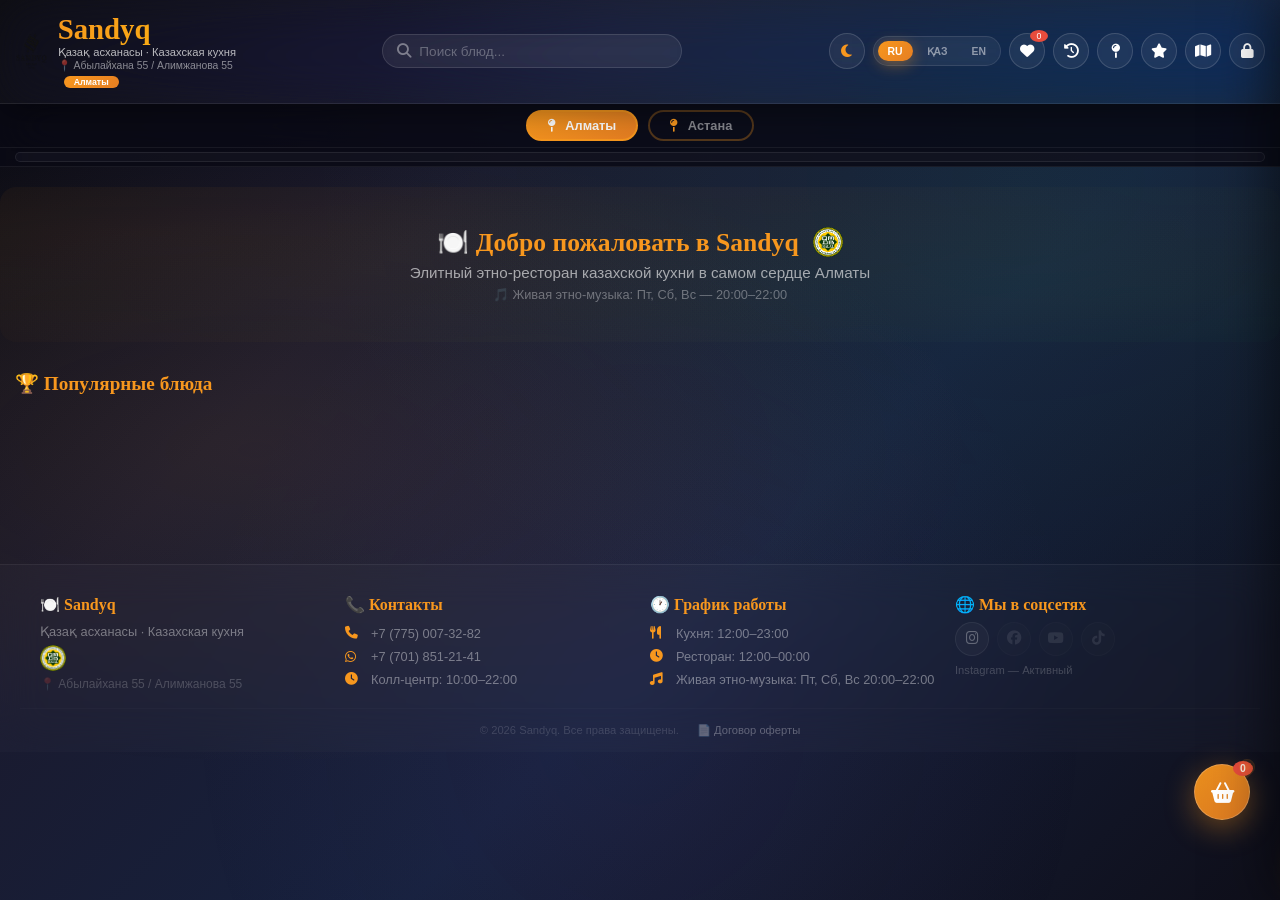
==== commit 63cb9735: "Update index.html" ====
--- a/index.html
+++ b/index.html
@@ -83,14 +83,6 @@
     <i class="fas fa-shopping-basket"></i>
     <span class="cart-count" id="cartCount">0</span>
     <span class="cart-droplet"></span>
-  </button>
-</div>
-
-<!-- ===== ПЛАВАЮЩАЯ КНОПКА ЧАТА ===== -->
-<div class="chat-fixed">
-  <button class="chat-btn" onclick="openJivoChat()" title="Чат с нами">
-    <i class="fas fa-comment-dots"></i>
-    <span class="chat-pulse"></span>
   </button>
 </div>
 
@@ -276,23 +268,6 @@
   </div>
 </footer>
 
-<!-- ===== JIVO CHAT INIT ===== -->
-<script>
-  function openJivoChat() {
-    if (typeof jivo_api !== 'undefined') {
-      jivo_api.open();
-    } else {
-      setTimeout(function() {
-        if (typeof jivo_api !== 'undefined') {
-          jivo_api.open();
-        } else {
-          window.open('https://code.jivo.ru/chatpage/jcuKMCR6Cn', '_blank');
-        }
-      }, 500);
-    }
-  }
-</script>
-
 <script src="scripts.js"></script>
 </body>
 </html>
--- a/styles.css
+++ b/styles.css
@@ -1,393 +1,2611 @@
-* { margin: 0; padding: 0; box-sizing: border-box; }
+/* ============================================================
+   БАЗОВЫЕ СТИЛИ
+   ============================================================ */
+* {
+  margin: 0;
+  padding: 0;
+  box-sizing: border-box;
+}
 
 body {
-  font-family: 'Segoe UI', Tahoma, Geneva, Verdana, sans-serif;
+  font-family: 'Roboto', 'Segoe UI', Tahoma, Geneva, Verdana, sans-serif;
   background: linear-gradient(135deg, #0a0a0f 0%, #1a1a2e 30%, #16213e 60%, #0f0f1a 100%);
-  background-attachment: fixed; color: #fff; min-height: 100vh; overflow-x: hidden;
-}
+  background-attachment: fixed;
+  color: #fff;
+  min-height: 100vh;
+  overflow-x: hidden;
+  transition: background 0.5s ease, color 0.3s ease;
+}
+
 body::before {
-  content: ''; position: fixed; top: 0; left: 0; right: 0; bottom: 0;
-  background: radial-gradient(ellipse at 20% 50%, rgba(247,151,30,0.08) 0%, transparent 50%),
-              radial-gradient(ellipse at 80% 20%, rgba(46,204,113,0.06) 0%, transparent 50%),
-              radial-gradient(ellipse at 50% 80%, rgba(155,89,182,0.06) 0%, transparent 50%);
-  pointer-events: none; z-index: 0; animation: bgShift 20s ease-in-out infinite;
-}
-@keyframes bgShift { 0%,100%{opacity:0.8} 25%{opacity:1} 50%{opacity:0.6} 75%{opacity:0.9} }
-
+  content: '';
+  position: fixed;
+  top: 0;
+  left: 0;
+  right: 0;
+  bottom: 0;
+  background: radial-gradient(ellipse at 20% 50%, rgba(247, 151, 30, 0.08) 0%, transparent 50%),
+    radial-gradient(ellipse at 80% 20%, rgba(46, 204, 113, 0.06) 0%, transparent 50%),
+    radial-gradient(ellipse at 50% 80%, rgba(155, 89, 182, 0.06) 0%, transparent 50%);
+  pointer-events: none;
+  z-index: 0;
+  animation: bgShift 20s ease-in-out infinite;
+}
+
+@keyframes bgShift {
+  0%,
+  100% {
+    opacity: 0.8
+  }
+  25% {
+    opacity: 1
+  }
+  50% {
+    opacity: 0.6
+  }
+  75% {
+    opacity: 0.9
+  }
+}
+
+::-webkit-scrollbar {
+  width: 4px;
+}
+
+::-webkit-scrollbar-track {
+  background: rgba(255, 255, 255, 0.02);
+}
+
+::-webkit-scrollbar-thumb {
+  background: rgba(247, 151, 30, 0.3);
+  border-radius: 2px;
+}
+
+/* ============================================================
+   ХЕДЕР
+   ============================================================ */
 header {
-  background: rgba(255,255,255,0.02); backdrop-filter: blur(25px) saturate(180%);
+  background: rgba(255, 255, 255, 0.02);
+  backdrop-filter: blur(25px) saturate(180%);
   -webkit-backdrop-filter: blur(25px) saturate(180%);
-  border-bottom: 1px solid rgba(255,255,255,0.08); padding: 1rem 0;
-  position: sticky; top: 0; z-index: 100; box-shadow: 0 8px 32px rgba(0,0,0,0.4);
-}
-.header-container { max-width: 1400px; margin: 0 auto; padding: 0 20px; display: flex; justify-content: space-between; align-items: center; flex-wrap: wrap; gap: 15px; }
-.logo h1 { font-size: 2.2rem; font-weight: 800; background: linear-gradient(135deg, #f7971e, #ffd200); background-size: 200% auto; -webkit-background-clip: text; -webkit-text-fill-color: transparent; animation: shimmer 3s linear infinite; }
-@keyframes shimmer { 0%{background-position:0%} 100%{background-position:200%} }
-.subtitle { font-size:0.9rem; opacity:0.7; display:block; }
-.address { font-size:0.8rem; opacity:0.5; display:block; }
-.header-controls { display:flex; align-items:center; gap:15px; flex-wrap:wrap; }
-.header-center { flex:1; max-width:380px; margin:0 20px; }
-.search-box { display:flex; align-items:center; background:rgba(255,255,255,0.06); backdrop-filter:blur(10px); border:1px solid rgba(255,255,255,0.12); border-radius:25px; padding:10px 16px; gap:10px; transition:all 0.3s; }
-.search-box:focus-within { border-color:#f7971e; box-shadow:0 0 25px rgba(247,151,30,0.2); }
-.search-box i { color:rgba(255,255,255,0.4); }
-.search-box input { flex:1; background:none; border:none; color:white; font-size:0.95rem; outline:none; }
-.search-box input::placeholder { color:rgba(255,255,255,0.3); }
-.search-clear { background:none; border:none; color:rgba(255,255,255,0.5); cursor:pointer; font-size:1.3rem; display:none; }
-.search-clear:hover { color:#e74c3c; }
-.theme-btn { width:38px;height:38px;border-radius:50%;border:1px solid rgba(255,255,255,0.2);background:rgba(255,255,255,0.05);backdrop-filter:blur(10px);color:#f7971e;cursor:pointer;font-size:1.2rem;display:flex;align-items:center;justify-content:center;transition:all 0.3s; }
-.theme-btn:hover { background:rgba(255,255,255,0.15);box-shadow:0 0 20px rgba(247,151,30,0.3); }
-.language-selector { display:flex; gap:6px; background:rgba(255,255,255,0.05); backdrop-filter:blur(10px); padding:5px; border-radius:25px; border:1px solid rgba(255,255,255,0.1); }
-.lang-btn { padding:7px 15px; border:none; border-radius:20px; cursor:pointer; background:transparent; color:rgba(255,255,255,0.6); font-size:0.85rem; font-weight:600; transition:all 0.3s; }
-.lang-btn:hover { color:#fff; }
-.lang-btn.active { background:linear-gradient(135deg,#f7971e,#e67e22); color:white; box-shadow:0 4px 15px rgba(247,151,30,0.4); }
-.cart-btn { background:linear-gradient(135deg,rgba(247,151,30,0.9),rgba(230,126,34,0.9)); backdrop-filter:blur(10px); border:1px solid rgba(255,255,255,0.2); color:white; padding:12px 22px; border-radius:25px; cursor:pointer; position:relative; font-size:1.1rem; transition:all 0.3s; box-shadow:0 4px 20px rgba(247,151,30,0.3); overflow:hidden; }
-.cart-btn::after { content:''; position:absolute; top:-50%; left:-50%; width:200%; height:200%; background:radial-gradient(circle,rgba(255,255,255,0.2) 0%,transparent 60%); animation:rotateGlow 4s linear infinite; }
-@keyframes rotateGlow { 0%{transform:rotate(0)} 100%{transform:rotate(360deg)} }
-.cart-btn:hover { transform:scale(1.05); box-shadow:0 8px 30px rgba(247,151,30,0.5); }
-.cart-count { background:#e74c3c; border-radius:50%; padding:3px 10px; font-size:0.8rem; position:absolute; top:-10px; right:-10px; box-shadow:0 4px 15px rgba(231,76,60,0.5); animation:pulse 2s infinite; }
-@keyframes pulse { 0%,100%{transform:scale(1)} 50%{transform:scale(1.15)} }
-.icon-btn { color:white; font-size:1.3rem; padding:10px 14px; border-radius:50%; background:rgba(255,255,255,0.05); backdrop-filter:blur(10px); border:1px solid rgba(255,255,255,0.1); transition:all 0.3s; text-decoration:none; }
-.icon-btn:hover { background:rgba(255,255,255,0.15); }
-
-.main-nav { position:sticky; top:78px; z-index:90; background:rgba(10,10,20,0.8); backdrop-filter:blur(25px) saturate(180%); -webkit-backdrop-filter:blur(25px) saturate(180%); border-bottom:1px solid rgba(255,255,255,0.06); padding:8px 20px; }
-.categories-nav { display:flex; flex-wrap:wrap; gap:8px; padding:6px; background:rgba(255,255,255,0.03); backdrop-filter:blur(15px) saturate(180%); -webkit-backdrop-filter:blur(15px) saturate(180%); border:1px solid rgba(255,255,255,0.08); border-radius:25px; position:relative; overflow:visible!important; }
-.categories-drop { position:absolute; top:6px; left:6px; height:30px; background:linear-gradient(135deg,rgba(247,151,30,0.9),rgba(230,126,34,0.85)); backdrop-filter:blur(10px); border-radius:22px; transition:all 0.5s cubic-bezier(0.34,1.56,0.64,1); z-index:0; box-shadow:0 4px 20px rgba(247,151,30,0.4),inset 0 1px 0 rgba(255,255,255,0.2); }
-.categories-drop::after { content:''; position:absolute; top:3px; left:15%; width:40%; height:25%; background:rgba(255,255,255,0.3); border-radius:50%; filter:blur(2px); }
-.category-tab { padding:10px 16px; border:none; border-radius:20px; cursor:pointer; background:transparent; color:rgba(255,255,255,0.65); font-size:0.9rem; transition:all 0.3s; white-space:nowrap; position:relative; z-index:1; font-weight:500; }
-.category-tab:hover { color:#fff; }
-.category-tab.active { color:#fff; font-weight:700; }
-.category-tab i { margin-right:5px; }
-.mobile-cat-cards { display:none; gap:8px; padding:5px 0; }
-.mobile-cat-card { background:rgba(255,255,255,0.04); backdrop-filter:blur(10px); border:1px solid rgba(255,255,255,0.08); border-radius:14px; padding:12px 10px; text-align:center; cursor:pointer; font-size:0.75rem; color:rgba(255,255,255,0.7); transition:all 0.3s; min-width:70px; }
-.mobile-cat-card i { display:block; font-size:1.2rem; margin-bottom:4px; color:#f7971e; }
-.mobile-cat-card:active { background:rgba(247,151,30,0.3); }
-.mobile-back-btn { display:none; background:none; border:none; color:#f7971e; font-size:1rem; cursor:pointer; padding:8px 0; }
-.mobile-back-btn i { margin-right:5px; }
-
-.menu-container { max-width:1400px; margin:0 auto; padding:30px 20px; position:relative; z-index:1; }
-.category-page-header { font-size:2.2rem; font-weight:800; margin-bottom:30px; color:#fff; display:flex; align-items:center; gap:12px; }
-.category-page-header i { color:#f7971e; }
-.subcategory-title { font-size:1.2rem; font-weight:600; color:rgba(255,255,255,0.6); margin:25px 0 15px; padding-left:12px; border-left:3px solid rgba(247,151,30,0.5); }
-.search-results-header { font-size:1.8rem; font-weight:700; margin-bottom:20px; color:#f7971e; }
-.search-count { font-size:0.9rem; color:rgba(255,255,255,0.4); margin-left:10px; }
-.menu-grid { display:grid; grid-template-columns:repeat(auto-fill,minmax(280px,1fr)); gap:20px; }
-
-.menu-item { background:rgba(255,255,255,0.04); backdrop-filter:blur(20px) saturate(180%); -webkit-backdrop-filter:blur(20px) saturate(180%); border:1px solid rgba(255,255,255,0.08); border-radius:20px; overflow:visible; box-shadow:0 8px 32px rgba(0,0,0,0.3); transition:all 0.4s cubic-bezier(0.175,0.885,0.32,1.275); position:relative; }
-.menu-item::after { content:''; position:absolute; top:0;left:0;right:0;bottom:0; background:linear-gradient(135deg,rgba(255,255,255,0.06) 0%,transparent 50%); pointer-events:none; border-radius:20px; }
-.menu-item:hover { transform:translateY(-8px); box-shadow:0 20px 50px rgba(0,0,0,0.5),0 0 30px rgba(247,151,30,0.1); border-color:rgba(247,151,30,0.3); }
-.menu-item-image { width:100%; height:200px; object-fit:cover; border-radius:20px 20px 0 0; background:rgba(255,255,255,0.02); transition:transform 0.5s; }
-.menu-item:hover .menu-item-image { transform:scale(1.03); }
-.menu-item-content { padding:18px; position:relative; z-index:1; }
-.menu-item-title { font-size:1.05rem; font-weight:600; margin-bottom:10px; color:#fff; }
-.menu-item-desc { font-size:0.75rem; color:rgba(255,255,255,0.5); margin-bottom:8px; }
-.menu-item-footer { display:flex; justify-content:space-between; align-items:center; margin-top:12px; position:relative; }
-.menu-item-price { font-size:1.3rem; font-weight:800; background:linear-gradient(135deg,#f7971e,#ffd200); -webkit-background-clip:text; -webkit-text-fill-color:transparent; background-clip:text; z-index:2; }
-.add-btn { background:linear-gradient(135deg,#2ecc71,#27ae60); border:none; color:white; padding:9px 18px; border-radius:20px; cursor:pointer; font-weight:600; box-shadow:0 4px 15px rgba(46,204,113,0.3); position:relative; z-index:2; transition:all 0.3s; }
-.add-btn:hover { transform:scale(1.06); box-shadow:0 8px 25px rgba(46,204,113,0.5); }
-.quantity-control { display:flex; align-items:center; gap:6px; z-index:2; }
-.quantity-btn { width:30px; height:30px; border:1px solid rgba(255,255,255,0.2); border-radius:50%; background:rgba(255,255,255,0.06); backdrop-filter:blur(5px); color:white; cursor:pointer; font-size:1rem; display:flex; align-items:center; justify-content:center; transition:all 0.3s; }
-.quantity-btn:hover { background:rgba(247,151,30,0.5); border-color:#f7971e; box-shadow:0 4px 15px rgba(247,151,30,0.3); }
-.quantity-num { width:24px; text-align:center; font-weight:700; font-size:1rem; color:#fff; }
-.rider-trail { position:absolute; bottom:8px; left:0; height:3px; background:linear-gradient(90deg,transparent,rgba(247,151,30,0.6),#f7971e,rgba(247,151,30,0.6),transparent); border-radius:2px; z-index:1; opacity:0; transition:all 0.5s ease; width:0; }
-
-.cart-sidebar { position:fixed; top:0; right:-480px; width:460px; height:100vh; background:rgba(10,10,20,0.9); backdrop-filter:blur(30px) saturate(180%); -webkit-backdrop-filter:blur(30px) saturate(180%); border-left:1px solid rgba(255,255,255,0.1); box-shadow:-10px 0 50px rgba(0,0,0,0.5); transition:right 0.5s cubic-bezier(0.22,1,0.36,1); z-index:200; display:flex; flex-direction:column; }
-.cart-sidebar.open { right:0; }
-.cart-header { padding:25px; background:rgba(255,255,255,0.03); border-bottom:1px solid rgba(255,255,255,0.08); display:flex; justify-content:space-between; align-items:center; }
-.close-cart { background:none; border:none; color:rgba(255,255,255,0.5); font-size:2rem; cursor:pointer; transition:all 0.3s; }
-.close-cart:hover { color:#e74c3c; transform:rotate(90deg); }
-.back-btn { background:none; border:none; color:#f7971e; font-size:1rem; cursor:pointer; display:flex; align-items:center; gap:5px; padding:8px 0; }
-.cart-content { flex:1; padding:20px; overflow-y:auto; }
-.empty-cart { text-align:center; color:rgba(255,255,255,0.3); margin-top:60px; }
-.empty-cart i { font-size:4rem; margin-bottom:15px; opacity:0.2; }
-.cart-item { display:flex; justify-content:space-between; align-items:center; padding:14px 0; border-bottom:1px solid rgba(255,255,255,0.05); }
-.cart-item-info { flex:1; }
-.cart-item-name { font-weight:600; color:#fff; }
-.cart-item-actions { display:flex; align-items:center; gap:5px; }
-.cart-item-actions button { border:1px solid rgba(255,255,255,0.15); color:white; width:30px; height:30px; border-radius:50%; cursor:pointer; font-size:0.9rem; transition:all 0.3s; background:rgba(255,255,255,0.05); }
-.cart-footer { padding:25px; border-top:1px solid rgba(255,255,255,0.08); background:rgba(0,0,0,0.3); position:sticky; bottom:0; z-index:10; }
-.cart-summary { font-size:0.9rem; color:rgba(255,255,255,0.5); margin-bottom:10px; padding:10px 0; border-top:1px dashed rgba(255,255,255,0.08); }
-.cart-summary-row { display:flex; justify-content:space-between; padding:4px 0; }
-.cart-summary-row.total { font-weight:700; color:#f7971e; font-size:1.15rem; border-top:1px solid rgba(255,255,255,0.08); margin-top:6px; padding-top:10px; }
-.total-sum { font-size:1.3rem; font-weight:800; text-align:right; margin-bottom:12px; color:#f7971e; }
+  border-bottom: 1px solid rgba(255, 255, 255, 0.08);
+  padding: 0.8rem 0;
+  position: sticky;
+  top: 0;
+  z-index: 100;
+  box-shadow: 0 8px 32px rgba(0, 0, 0, 0.4);
+  transition: background 0.3s ease, border-color 0.3s ease;
+}
+
+.header-container {
+  max-width: 1400px;
+  margin: 0 auto;
+  padding: 0 15px;
+  display: flex;
+  justify-content: space-between;
+  align-items: center;
+  flex-wrap: wrap;
+  gap: 10px;
+}
+
+.logo {
+  display: flex;
+  align-items: center;
+  gap: 10px;
+}
+
+.logo img {
+  height: 40px;
+  width: auto;
+}
+
+.logo h1 {
+  font-family: 'Playfair Display', serif;
+  font-size: 1.8rem;
+  font-weight: 800;
+  background: linear-gradient(135deg, #f7971e, #ffd200);
+  background-size: 200% auto;
+  -webkit-background-clip: text;
+  -webkit-text-fill-color: transparent;
+  animation: shimmer 3s linear infinite;
+}
+
+@keyframes shimmer {
+  0% {
+    background-position: 0%
+  }
+  100% {
+    background-position: 200%
+  }
+}
+
+.subtitle {
+  font-size: 0.7rem;
+  opacity: 0.7;
+  display: block;
+}
+
+.address {
+  font-size: 0.65rem;
+  opacity: 0.5;
+  display: block;
+}
+
+.header-center {
+  flex: 1;
+  max-width: 300px;
+  margin: 0 10px;
+}
+
+.search-box {
+  display: flex;
+  align-items: center;
+  background: rgba(255, 255, 255, 0.06);
+  backdrop-filter: blur(10px);
+  border: 1px solid rgba(255, 255, 255, 0.12);
+  border-radius: 25px;
+  padding: 8px 14px;
+  gap: 8px;
+  transition: all 0.3s;
+}
+
+.search-box:focus-within {
+  border-color: #f7971e;
+  box-shadow: 0 0 25px rgba(247, 151, 30, 0.2);
+}
+
+.search-box i {
+  color: rgba(255, 255, 255, 0.4);
+  font-size: 0.9rem;
+}
+
+.search-box input {
+  flex: 1;
+  background: none;
+  border: none;
+  color: white;
+  font-size: 0.9rem;
+  outline: none;
+}
+
+.search-box input::placeholder {
+  color: rgba(255, 255, 255, 0.3);
+  font-size: 0.85rem;
+}
+
+.search-clear {
+  background: none;
+  border: none;
+  color: rgba(255, 255, 255, 0.5);
+  cursor: pointer;
+  font-size: 1.2rem;
+  display: none;
+}
+
+.search-clear:hover {
+  color: #e74c3c;
+}
+
+.header-controls {
+  display: flex;
+  align-items: center;
+  gap: 8px;
+  flex-wrap: wrap;
+}
+
+.theme-btn,
+.icon-btn {
+  width: 36px;
+  height: 36px;
+  border-radius: 50%;
+  border: 1px solid rgba(255, 255, 255, 0.15);
+  background: rgba(255, 255, 255, 0.05);
+  backdrop-filter: blur(10px);
+  color: #f7971e;
+  cursor: pointer;
+  font-size: 0.9rem;
+  display: flex;
+  align-items: center;
+  justify-content: center;
+  transition: all 0.3s;
+  text-decoration: none;
+  position: relative;
+}
+
+.theme-btn:hover,
+.icon-btn:hover {
+  background: rgba(255, 255, 255, 0.15);
+  box-shadow: 0 0 20px rgba(247, 151, 30, 0.3);
+}
+
+.icon-btn {
+  color: white;
+}
+
+.language-selector {
+  display: flex;
+  gap: 4px;
+  background: rgba(255, 255, 255, 0.05);
+  backdrop-filter: blur(10px);
+  padding: 4px;
+  border-radius: 20px;
+  border: 1px solid rgba(255, 255, 255, 0.1);
+}
+
+.lang-btn {
+  padding: 4px 10px;
+  border: none;
+  border-radius: 16px;
+  cursor: pointer;
+  background: transparent;
+  color: rgba(255, 255, 255, 0.5);
+  font-size: 0.65rem;
+  font-weight: 600;
+  transition: all 0.3s;
+}
+
+.lang-btn:hover {
+  color: #fff;
+}
+
+.lang-btn.active {
+  background: linear-gradient(135deg, #f7971e, #e67e22);
+  color: white;
+  box-shadow: 0 4px 15px rgba(247, 151, 30, 0.4);
+}
+
+.wishlist-badge {
+  background: #e74c3c;
+  border-radius: 50%;
+  padding: 1px 6px;
+  font-size: 0.55rem;
+  position: absolute;
+  top: -4px;
+  right: -4px;
+  min-width: 18px;
+  text-align: center;
+  color: white;
+}
+
+/* ============================================================
+   ПЕРЕКЛЮЧАТЕЛЬ ГОРОДОВ
+   ============================================================ */
+.city-switcher-wrapper {
+  background: rgba(10, 10, 20, 0.85);
+  backdrop-filter: blur(25px) saturate(180%);
+  -webkit-backdrop-filter: blur(25px) saturate(180%);
+  border-bottom: 1px solid rgba(255, 255, 255, 0.06);
+  padding: 6px 15px;
+  position: sticky;
+  top: 70px;
+  z-index: 89;
+}
+
+.city-switcher {
+  display: flex;
+  gap: 10px;
+  justify-content: center;
+  max-width: 1400px;
+  margin: 0 auto;
+}
+
+.city-btn {
+  padding: 6px 20px;
+  border: 2px solid rgba(247, 151, 30, 0.3);
+  border-radius: 20px;
+  background: transparent;
+  color: rgba(255, 255, 255, 0.5);
+  cursor: pointer;
+  font-size: 0.8rem;
+  font-weight: 600;
+  transition: all 0.3s;
+  font-family: 'Roboto', 'Segoe UI', sans-serif;
+}
+
+.city-btn i {
+  margin-right: 6px;
+  color: #f7971e;
+}
+
+.city-btn:hover {
+  border-color: rgba(247, 151, 30, 0.6);
+  color: rgba(255, 255, 255, 0.8);
+}
+
+.city-btn.active {
+  background: linear-gradient(135deg, #f7971e, #e67e22);
+  border-color: #f7971e;
+  color: white;
+}
+
+.city-btn.active i {
+  color: white;
+}
+
+.city-badge {
+  display: inline-block;
+  background: linear-gradient(135deg, #f7971e, #e67e22);
+  color: white;
+  padding: 1px 10px;
+  border-radius: 10px;
+  font-size: 0.55rem;
+  font-weight: 700;
+  margin-left: 6px;
+  vertical-align: middle;
+}
+
+/* ============================================================
+   КАТЕГОРИИ
+   ============================================================ */
+.categories-wrapper {
+  position: sticky;
+  top: 112px;
+  z-index: 88;
+  background: rgba(10, 10, 20, 0.85);
+  backdrop-filter: blur(25px) saturate(180%);
+  -webkit-backdrop-filter: blur(25px) saturate(180%);
+  border-bottom: 1px solid rgba(255, 255, 255, 0.06);
+  transition: background 0.3s ease;
+}
+
+.main-nav {
+  padding: 4px 15px;
+}
+
+.categories-nav {
+  display: flex;
+  flex-wrap: wrap;
+  gap: 4px;
+  padding: 4px 6px;
+  background: rgba(255, 255, 255, 0.03);
+  backdrop-filter: blur(15px) saturate(180%);
+  border: 1px solid rgba(255, 255, 255, 0.08);
+  border-radius: 16px;
+  position: relative;
+  overflow: visible !important;
+  justify-content: center;
+  max-height: 68px;
+  overflow-y: hidden;
+}
+
+.categories-drop {
+  position: absolute;
+  top: 4px;
+  left: 6px;
+  height: 26px;
+  background: linear-gradient(135deg, rgba(247, 151, 30, 0.9), rgba(230, 126, 34, 0.85));
+  backdrop-filter: blur(10px);
+  border-radius: 14px;
+  transition: all 0.5s cubic-bezier(0.34, 1.56, 0.64, 1);
+  z-index: 0;
+  box-shadow: 0 4px 20px rgba(247, 151, 30, 0.4), inset 0 1px 0 rgba(255, 255, 255, 0.2);
+}
+
+.categories-drop::after {
+  content: '';
+  position: absolute;
+  top: 3px;
+  left: 15%;
+  width: 40%;
+  height: 25%;
+  background: rgba(255, 255, 255, 0.3);
+  border-radius: 50%;
+  filter: blur(2px);
+}
+
+.category-tab {
+  padding: 4px 10px;
+  border: none;
+  border-radius: 12px;
+  cursor: pointer;
+  background: transparent;
+  color: rgba(255, 255, 255, 0.55);
+  font-size: 0.7rem;
+  transition: all 0.3s;
+  white-space: nowrap;
+  position: relative;
+  z-index: 1;
+  font-weight: 500;
+  font-family: 'Roboto', 'Segoe UI', sans-serif;
+}
+
+.category-tab:hover {
+  color: #fff;
+}
+
+.category-tab.active {
+  color: #fff;
+  font-weight: 700;
+}
+
+.category-tab i {
+  margin-right: 3px;
+  font-size: 0.7rem;
+}
+
+.mobile-cat-cards {
+  display: none;
+  gap: 6px;
+  padding: 5px 0;
+  flex-wrap: wrap;
+  justify-content: center;
+}
+
+.mobile-cat-card {
+  background: rgba(255, 255, 255, 0.04);
+  backdrop-filter: blur(10px);
+  border: 1px solid rgba(255, 255, 255, 0.08);
+  border-radius: 12px;
+  padding: 10px 8px;
+  text-align: center;
+  cursor: pointer;
+  font-size: 0.7rem;
+  color: rgba(255, 255, 255, 0.7);
+  transition: all 0.3s;
+  min-width: 60px;
+  flex: 1;
+  max-width: 80px;
+}
+
+.mobile-cat-card i {
+  display: block;
+  font-size: 1.1rem;
+  margin-bottom: 3px;
+  color: #f7971e;
+}
+
+.mobile-cat-card:active {
+  background: rgba(247, 151, 30, 0.3);
+}
+
+.mobile-back-btn {
+  display: none;
+  background: none;
+  border: none;
+  color: #f7971e;
+  font-size: 0.9rem;
+  cursor: pointer;
+  padding: 6px 0;
+  width: 100%;
+  text-align: left;
+}
+
+.mobile-back-btn i {
+  margin-right: 5px;
+}
+
+/* ============================================================
+   ПАРАЛЛАКС БАНЕР
+   ============================================================ */
+.parallax-section {
+  position: relative;
+  overflow: hidden;
+  padding: 40px 20px;
+  margin: 0 -15px 30px;
+  text-align: center;
+  border-radius: 16px;
+}
+
+.parallax-bg {
+  position: absolute;
+  top: -50%;
+  left: -50%;
+  width: 200%;
+  height: 200%;
+  background: radial-gradient(ellipse at 30% 40%, rgba(247, 151, 30, 0.06) 0%, transparent 60%),
+    radial-gradient(ellipse at 70% 60%, rgba(46, 204, 113, 0.03) 0%, transparent 50%);
+  z-index: 0;
+  transform: translateY(0);
+  transition: transform 0.1s ease-out;
+}
+
+.parallax-content {
+  position: relative;
+  z-index: 1;
+}
+
+.parallax-section h2 {
+  font-family: 'Playfair Display', serif;
+  font-size: 1.6rem;
+  color: #f7971e;
+  margin-bottom: 6px;
+  display: flex;
+  align-items: center;
+  justify-content: center;
+  gap: 10px;
+  flex-wrap: wrap;
+}
+
+.parallax-section .sub-text {
+  color: rgba(255, 255, 255, 0.6);
+  font-size: 0.95rem;
+  font-family: 'Roboto', 'Segoe UI', sans-serif;
+}
+
+.parallax-section .sub-text-small {
+  color: rgba(255, 255, 255, 0.35);
+  font-size: 0.8rem;
+  margin-top: 6px;
+  font-family: 'Roboto', 'Segoe UI', sans-serif;
+}
+
+.halal-icon {
+  display: inline-block;
+  width: 30px;
+  height: 30px;
+  vertical-align: middle;
+  margin-left: 4px;
+}
+
+.halal-icon img {
+  width: 100%;
+  height: 100%;
+  object-fit: contain;
+}
+
+/* ============================================================
+   МЕНЮ
+   ============================================================ */
+.menu-container {
+  max-width: 1400px;
+  margin: 0 auto;
+  padding: 20px 15px 100px;
+  position: relative;
+  z-index: 1;
+}
+
+.category-page-header {
+  font-size: 1.6rem;
+  font-weight: 800;
+  margin-bottom: 20px;
+  color: #fff;
+  display: flex;
+  align-items: center;
+  gap: 10px;
+  transition: color 0.3s ease;
+}
+
+.category-page-header i {
+  color: #f7971e;
+}
+
+.menu-grid {
+  display: grid;
+  grid-template-columns: repeat(auto-fill, minmax(260px, 1fr));
+  gap: 16px;
+}
+
+/* ============================================================
+   КАРТОЧКИ ТОВАРОВ
+   ============================================================ */
+.menu-item {
+  background: rgba(255, 255, 255, 0.04);
+  backdrop-filter: blur(20px) saturate(180%);
+  border: 1px solid rgba(255, 255, 255, 0.08);
+  border-radius: 16px;
+  overflow: visible;
+  box-shadow: 0 8px 32px rgba(0, 0, 0, 0.3);
+  transition: all 0.4s cubic-bezier(0.175, 0.885, 0.32, 1.275);
+  position: relative;
+  animation: fadeInUp 0.5s ease forwards;
+  opacity: 0;
+  display: flex;
+  flex-direction: column;
+}
+
+.menu-item:nth-child(1) {
+  animation-delay: 0.05s;
+}
+.menu-item:nth-child(2) {
+  animation-delay: 0.1s;
+}
+.menu-item:nth-child(3) {
+  animation-delay: 0.15s;
+}
+.menu-item:nth-child(4) {
+  animation-delay: 0.2s;
+}
+.menu-item:nth-child(5) {
+  animation-delay: 0.25s;
+}
+.menu-item:nth-child(6) {
+  animation-delay: 0.3s;
+}
+.menu-item:nth-child(7) {
+  animation-delay: 0.35s;
+}
+.menu-item:nth-child(8) {
+  animation-delay: 0.4s;
+}
+.menu-item:nth-child(9) {
+  animation-delay: 0.45s;
+}
+.menu-item:nth-child(10) {
+  animation-delay: 0.5s;
+}
+
+@keyframes fadeInUp {
+  from {
+    opacity: 0;
+    transform: translateY(20px);
+  }
+  to {
+    opacity: 1;
+    transform: translateY(0);
+  }
+}
+
+.menu-item:hover {
+  transform: translateY(-5px);
+  box-shadow: 0 20px 50px rgba(0, 0, 0, 0.5), 0 0 30px rgba(247, 151, 30, 0.1);
+  border-color: rgba(247, 151, 30, 0.3);
+}
+
+.menu-item-image {
+  width: 100%;
+  height: 160px;
+  object-fit: cover;
+  border-radius: 16px 16px 0 0;
+  background: rgba(255, 255, 255, 0.02);
+  transition: transform 0.5s ease;
+  flex-shrink: 0;
+}
+
+.menu-item:hover .menu-item-image {
+  transform: scale(1.03);
+}
+
+.menu-item-content {
+  padding: 14px;
+  position: relative;
+  z-index: 1;
+  display: flex;
+  flex-direction: column;
+  flex: 1;
+}
+
+.menu-item-title {
+  font-family: 'Playfair Display', serif;
+  font-size: 0.95rem;
+  font-weight: 600;
+  margin-bottom: 3px;
+  color: #fff;
+  transition: color 0.3s ease;
+}
+
+.menu-item-desc {
+  font-size: 0.7rem;
+  color: rgba(255, 255, 255, 0.4);
+  margin-bottom: 4px;
+  font-family: 'Roboto', 'Segoe UI', sans-serif;
+  min-height: 16px;
+}
+
+.menu-item-footer {
+  display: flex;
+  flex-direction: column;
+  gap: 6px;
+  margin-top: auto;
+  padding-top: 8px;
+  border-top: 1px solid rgba(255, 255, 255, 0.04);
+}
+
+.menu-item-price {
+  font-size: 1.1rem;
+  font-weight: 800;
+  background: linear-gradient(135deg, #f7971e, #ffd200);
+  -webkit-background-clip: text;
+  -webkit-text-fill-color: transparent;
+  background-clip: text;
+}
+
+/* ============================================================
+   КНОПКИ В КАРТОЧКЕ
+   ============================================================ */
+.item-actions {
+  display: flex;
+  justify-content: space-between;
+  align-items: center;
+  width: 100%;
+  gap: 8px;
+  margin-top: 2px;
+}
+
+.item-actions-left {
+  display: flex;
+  align-items: center;
+  gap: 6px;
+}
+
+.item-actions-right {
+  display: flex;
+  align-items: center;
+  gap: 6px;
+  flex-shrink: 0;
+}
+
+.add-btn {
+  background: linear-gradient(135deg, #2ecc71, #27ae60);
+  border: none;
+  color: white;
+  padding: 5px 14px;
+  border-radius: 16px;
+  cursor: pointer;
+  font-weight: 600;
+  font-size: 0.75rem;
+  font-family: 'Roboto', 'Segoe UI', sans-serif;
+  box-shadow: 0 4px 15px rgba(46, 204, 113, 0.3);
+  transition: all 0.3s;
+  white-space: nowrap;
+}
+
+.add-btn:hover {
+  transform: scale(1.05);
+  box-shadow: 0 8px 25px rgba(46, 204, 113, 0.5);
+}
+
+.add-btn:active {
+  transform: scale(0.92);
+}
+
+.wishlist-btn {
+  background: rgba(255, 255, 255, 0.06);
+  border: 1px solid rgba(255, 255, 255, 0.1);
+  border-radius: 50%;
+  width: 28px;
+  height: 28px;
+  color: rgba(255, 255, 255, 0.3);
+  cursor: pointer;
+  font-size: 0.8rem;
+  transition: all 0.3s;
+  display: flex;
+  align-items: center;
+  justify-content: center;
+  flex-shrink: 0;
+}
+
+.wishlist-btn:hover {
+  background: rgba(231, 76, 60, 0.2);
+  color: #e74c3c;
+  transform: scale(1.1);
+}
+
+.wishlist-btn.liked {
+  color: #e74c3c;
+  background: rgba(231, 76, 60, 0.15);
+  border-color: rgba(231, 76, 60, 0.2);
+}
+
+.quantity-control {
+  display: flex;
+  align-items: center;
+  gap: 4px;
+}
+
+.quantity-btn {
+  width: 24px;
+  height: 24px;
+  border: 1px solid rgba(255, 255, 255, 0.2);
+  border-radius: 50%;
+  background: rgba(255, 255, 255, 0.06);
+  backdrop-filter: blur(5px);
+  color: white;
+  cursor: pointer;
+  font-size: 0.8rem;
+  display: flex;
+  align-items: center;
+  justify-content: center;
+  transition: all 0.3s;
+}
+
+.quantity-btn:hover {
+  background: rgba(247, 151, 30, 0.5);
+  border-color: #f7971e;
+}
+
+.quantity-btn:active {
+  transform: scale(0.85);
+}
+
+.quantity-num {
+  width: 18px;
+  text-align: center;
+  font-weight: 700;
+  font-size: 0.85rem;
+  color: #fff;
+  transition: color 0.3s ease;
+}
+
+.rider-trail {
+  position: absolute;
+  bottom: 6px;
+  left: 0;
+  height: 2px;
+  background: linear-gradient(90deg, transparent, rgba(247, 151, 30, 0.6), #f7971e, rgba(247, 151, 30, 0.6), transparent);
+  border-radius: 2px;
+  z-index: 1;
+  opacity: 0;
+  transition: all 0.5s ease;
+  width: 0;
+}
+
+/* ============================================================
+   ПЕРЕКЛЮЧАТЕЛИ
+   ============================================================ */
+.toggle-group {
+  display: flex;
+  gap: 3px;
+  background: rgba(255, 255, 255, 0.06);
+  border-radius: 12px;
+  padding: 2px;
+  border: 1px solid rgba(255, 255, 255, 0.08);
+}
+
+.toggle-btn {
+  padding: 2px 8px;
+  border: none;
+  border-radius: 10px;
+  cursor: pointer;
+  font-size: 0.55rem;
+  font-weight: 600;
+  transition: all 0.3s ease;
+  background: transparent;
+  color: rgba(255, 255, 255, 0.4);
+  font-family: 'Roboto', 'Segoe UI', sans-serif;
+}
+
+.toggle-btn.active {
+  background: linear-gradient(135deg, #f7971e, #e67e22);
+  color: white;
+  box-shadow: 0 4px 12px rgba(247, 151, 30, 0.3);
+}
+
+.toggle-btn:hover:not(.active) {
+  color: rgba(255, 255, 255, 0.7);
+}
+
+.price-with-toggle {
+  display: flex;
+  flex-direction: row;
+  align-items: center;
+  gap: 8px;
+  flex-wrap: wrap;
+}
+
+.price-with-toggle .menu-item-price {
+  font-size: 1.1rem;
+}
+
+.price-with-toggle .price-label {
+  font-size: 0.55rem;
+  color: rgba(255, 255, 255, 0.3);
+}
+
+.item-toggle-wrapper {
+  display: flex;
+  flex-direction: column;
+  align-items: flex-end;
+  gap: 4px;
+}
+
+.item-toggle-wrapper .toggle-group {
+  margin-bottom: 2px;
+}
+
+.party-info-badge {
+  background: rgba(247, 151, 30, 0.12);
+  border: 1px solid rgba(247, 151, 30, 0.15);
+  border-radius: 16px;
+  padding: 4px 12px;
+  font-size: 0.65rem;
+  color: #f7971e;
+  display: inline-block;
+  margin-bottom: 4px;
+  width: 100%;
+  text-align: center;
+}
+
+.preorder-badge {
+  background: rgba(231, 76, 60, 0.12);
+  border: 1px solid rgba(231, 76, 60, 0.15);
+  border-radius: 16px;
+  padding: 3px 10px;
+  font-size: 0.55rem;
+  color: #e74c3c;
+  display: inline-block;
+  margin-top: 2px;
+}
+
+.cooking-time-badge {
+  background: rgba(52, 152, 219, 0.12);
+  border: 1px solid rgba(52, 152, 219, 0.15);
+  border-radius: 16px;
+  padding: 3px 10px;
+  font-size: 0.55rem;
+  color: #3498db;
+  display: inline-block;
+  margin-top: 2px;
+}
+
+/* ============================================================
+   ПЛАВАЮЩАЯ КОРЗИНА
+   ============================================================ */
+.cart-fixed {
+  position: fixed;
+  bottom: 80px;
+  right: 30px;
+  z-index: 80;
+}
+
+.cart-fixed .cart-btn {
+  background: linear-gradient(135deg, rgba(247, 151, 30, 0.95), rgba(230, 126, 34, 0.95));
+  backdrop-filter: blur(10px);
+  border: 1px solid rgba(255, 255, 255, 0.2);
+  color: white;
+  width: 56px;
+  height: 56px;
+  border-radius: 50%;
+  cursor: pointer;
+  position: relative;
+  font-size: 1.3rem;
+  transition: all 0.3s;
+  box-shadow: 0 8px 30px rgba(247, 151, 30, 0.4);
+  display: flex;
+  align-items: center;
+  justify-content: center;
+}
+
+.cart-fixed .cart-btn:hover {
+  transform: scale(1.08);
+  box-shadow: 0 10px 40px rgba(247, 151, 30, 0.5);
+}
+
+.cart-fixed .cart-count {
+  background: #e74c3c;
+  border-radius: 50%;
+  padding: 2px 6px;
+  font-size: 0.65rem;
+  font-weight: 700;
+  min-width: 20px;
+  text-align: center;
+  position: absolute;
+  top: -4px;
+  right: -4px;
+}
+
+.cart-droplet {
+  position: absolute;
+  top: -6px;
+  right: -6px;
+  width: 16px;
+  height: 16px;
+  background: rgba(247, 151, 30, 0.12);
+  border-radius: 50% 50% 50% 0;
+  transform: rotate(-45deg);
+  animation: dropletPulse 2.5s ease-in-out infinite;
+  pointer-events: none;
+  border: 1px solid rgba(247, 151, 30, 0.08);
+}
+
+.cart-droplet::after {
+  content: '';
+  position: absolute;
+  top: 4px;
+  left: 4px;
+  width: 6px;
+  height: 6px;
+  background: rgba(247, 151, 30, 0.15);
+  border-radius: 50%;
+}
+
+@keyframes dropletPulse {
+  0%,
+  100% {
+    transform: rotate(-45deg) scale(1);
+    opacity: 0.4;
+  }
+  50% {
+    transform: rotate(-45deg) scale(1.3);
+    opacity: 0.7;
+  }
+}
+
+/* ============================================================
+   ПЛАВАЮЩАЯ КНОПКА ЧАТА
+   ============================================================ */
+.chat-fixed {
+  position: fixed;
+  bottom: 150px;
+  right: 30px;
+  z-index: 79;
+}
+
+.chat-fixed .chat-btn {
+  background: linear-gradient(135deg, #25D366, #128C7E);
+  backdrop-filter: blur(10px);
+  border: 1px solid rgba(255, 255, 255, 0.2);
+  color: white;
+  width: 50px;
+  height: 50px;
+  border-radius: 50%;
+  cursor: pointer;
+  position: relative;
+  font-size: 1.5rem;
+  transition: all 0.3s;
+  box-shadow: 0 8px 30px rgba(37, 211, 102, 0.3);
+  display: flex;
+  align-items: center;
+  justify-content: center;
+  text-decoration: none;
+}
+
+.chat-fixed .chat-btn:hover {
+  transform: scale(1.08);
+  box-shadow: 0 10px 40px rgba(37, 211, 102, 0.4);
+}
+
+.chat-fixed .chat-btn .chat-pulse {
+  position: absolute;
+  top: -4px;
+  right: -4px;
+  width: 14px;
+  height: 14px;
+  background: #e74c3c;
+  border-radius: 50%;
+  animation: chatPulse 2s ease-in-out infinite;
+  border: 2px solid #fff;
+}
+
+@keyframes chatPulse {
+  0%,
+  100% {
+    transform: scale(1);
+    opacity: 1;
+  }
+  50% {
+    transform: scale(1.3);
+    opacity: 0.7;
+  }
+}
+
+/* ============================================================
+   КОРЗИНА (САЙДБАР)
+   ============================================================ */
+.cart-overlay {
+  display: none;
+  position: fixed;
+  top: 0;
+  left: 0;
+  width: 100%;
+  height: 100%;
+  background: rgba(0, 0, 0, 0.5);
+  z-index: 140;
+}
+
+.cart-overlay.active {
+  display: block;
+}
+
+.cart-sidebar {
+  position: fixed;
+  top: 0;
+  right: -420px;
+  width: 420px;
+  height: 100vh;
+  background: rgba(10, 10, 20, 0.96);
+  backdrop-filter: blur(30px);
+  border-left: 1px solid rgba(255, 255, 255, 0.08);
+  box-shadow: -10px 0 50px rgba(0, 0, 0, 0.5);
+  transition: right 0.4s cubic-bezier(0.22, 1, 0.36, 1);
+  z-index: 150;
+  display: flex;
+  flex-direction: column;
+}
+
+.cart-sidebar.open {
+  right: 0;
+}
+
+.cart-header {
+  padding: 16px 20px;
+  background: rgba(255, 255, 255, 0.02);
+  border-bottom: 1px solid rgba(255, 255, 255, 0.06);
+  display: flex;
+  justify-content: space-between;
+  align-items: center;
+}
+
+.cart-header h2 {
+  font-family: 'Playfair Display', serif;
+  font-size: 1.2rem;
+}
+
+.close-cart {
+  background: none;
+  border: none;
+  color: rgba(255, 255, 255, 0.4);
+  font-size: 1.8rem;
+  cursor: pointer;
+  transition: all 0.3s;
+}
+
+.close-cart:hover {
+  color: #e74c3c;
+  transform: rotate(90deg);
+}
+
+.cart-content {
+  flex: 1;
+  padding: 15px 20px;
+  overflow-y: auto;
+}
+
+.empty-cart {
+  text-align: center;
+  margin-top: 50px;
+  color: rgba(255, 255, 255, 0.2);
+}
+
+.empty-cart i {
+  font-size: 3rem;
+  display: block;
+  margin-bottom: 10px;
+}
+
+.cart-item {
+  display: flex;
+  justify-content: space-between;
+  align-items: center;
+  padding: 10px 0;
+  border-bottom: 1px solid rgba(255, 255, 255, 0.04);
+}
+
+.cart-item-info {
+  flex: 1;
+}
+
+.cart-item-name {
+  font-weight: 600;
+  font-size: 0.9rem;
+  color: #fff;
+  font-family: 'Roboto', 'Segoe UI', sans-serif;
+}
+
+.cart-item-price {
+  color: #f7971e;
+  font-size: 0.85rem;
+}
+
+.cart-item-actions {
+  display: flex;
+  align-items: center;
+  gap: 4px;
+}
+
+.cart-item-actions button {
+  width: 28px;
+  height: 28px;
+  border: none;
+  border-radius: 50%;
+  cursor: pointer;
+  font-size: 0.8rem;
+  transition: all 0.2s;
+  display: flex;
+  align-items: center;
+  justify-content: center;
+  font-weight: 700;
+}
+
+.cart-item-actions button:hover {
+  transform: scale(1.1);
+}
+
+.cart-item-actions button:active {
+  transform: scale(0.9);
+}
+
+.cart-item-actions .qty {
+  min-width: 24px;
+  text-align: center;
+  font-weight: 600;
+  font-size: 0.95rem;
+  color: #fff;
+}
+
+.cart-footer {
+  padding: 15px 20px;
+  border-top: 1px solid rgba(255, 255, 255, 0.06);
+  background: rgba(0, 0, 0, 0.2);
+}
+
+.cart-summary {
+  font-size: 0.85rem;
+  color: rgba(255, 255, 255, 0.4);
+  padding: 8px 0;
+  border-top: 1px dashed rgba(255, 255, 255, 0.04);
+}
+
+.cart-summary-row {
+  display: flex;
+  justify-content: space-between;
+  padding: 2px 0;
+}
+
+.cart-summary-row.total {
+  font-weight: 700;
+  color: #f7971e;
+  font-size: 1rem;
+  border-top: 1px solid rgba(255, 255, 255, 0.06);
+  margin-top: 4px;
+  padding-top: 8px;
+}
+
+.total-sum {
+  font-size: 1.1rem;
+  font-weight: 800;
+  text-align: right;
+  margin-bottom: 10px;
+  background: linear-gradient(135deg, #f7971e, #ffd200);
+  -webkit-background-clip: text;
+  -webkit-text-fill-color: transparent;
+  background-clip: text;
+}
 
 .checkout-btn {
-  width:100%; padding:16px;
+  width: 100%;
+  padding: 13px;
   background: linear-gradient(135deg, #f7971e 0%, #ffd200 25%, #f7971e 50%, #e67e22 75%, #f7971e 100%);
   background-size: 300% 300%;
-  color:white; border:none; border-radius:25px;
-  font-size:1.1rem; font-weight:700; cursor:pointer;
+  color: white;
+  border: none;
+  border-radius: 20px;
+  font-size: 1rem;
+  font-weight: 700;
+  cursor: pointer;
   animation: waveShimmer 3s ease-in-out infinite;
-  box-shadow:0 8px 30px rgba(247,151,30,0.4);
-  position:relative; overflow:hidden; z-index:10;
-  display:block !important;
-}
-.checkout-btn::before { content:''; position:absolute; top:-50%; left:-50%; width:200%; height:200%; background:radial-gradient(circle,rgba(255,255,255,0.3) 0%,transparent 60%); animation: rotateGlow 4s linear infinite; }
-@keyframes waveShimmer { 0%{background-position:0% 50%} 50%{background-position:100% 50%} 100%{background-position:0% 50%} }
-
-.modal { display:none; position:fixed; top:0; left:0; width:100%; height:100%; background:rgba(0,0,0,0.7); backdrop-filter:blur(5px); z-index:300; justify-content:center; align-items:center; padding:20px; }
-.modal.open { display:flex; }
-.modal-content { background:rgba(20,20,40,0.95); backdrop-filter:blur(25px) saturate(180%); -webkit-backdrop-filter:blur(25px) saturate(180%); border:1px solid rgba(255,255,255,0.1); max-width:650px; width:100%; border-radius:25px; max-height:90vh; overflow-y:auto; animation:modalIn 0.4s cubic-bezier(0.175,0.885,0.32,1.275); box-shadow:0 20px 60px rgba(0,0,0,0.5); }
-@keyframes modalIn { from{transform:translateY(40px) scale(0.95);opacity:0} to{transform:translateY(0) scale(1);opacity:1} }
-.modal-header { padding:22px 28px; background:rgba(255,255,255,0.03); border-bottom:1px solid rgba(255,255,255,0.08); display:flex; justify-content:space-between; align-items:center; border-radius:25px 25px 0 0; }
-.close-modal { background:none; border:none; color:rgba(255,255,255,0.5); font-size:2rem; cursor:pointer; }
-.modal-body { padding:28px; }
-.form-group { margin-bottom:18px; }
-.form-group label { display:block; margin-bottom:6px; font-weight:600; color:rgba(255,255,255,0.7); }
-.form-group input, .form-group textarea, .form-group select { width:100%; padding:12px 16px; background:rgba(255,255,255,0.05); border:1px solid rgba(255,255,255,0.1); border-radius:12px; color:white; font-size:1rem; transition:all 0.3s; }
-.form-group input[type="date"] { width:100% !important; max-width:100% !important; min-width:auto !important; padding:12px 16px !important; box-sizing:border-box !important; color-scheme:dark; font-size:0.9rem !important; }
-.form-group input:focus, .form-group textarea:focus, .form-group select:focus { outline:none; border-color:#f7971e; box-shadow:0 0 15px rgba(247,151,30,0.15); }
-.time-schedule { display:grid; grid-template-columns:1fr 1fr; gap:12px; margin-bottom:18px; }
-.time-category-group { background:rgba(255,255,255,0.03); border:1px solid rgba(255,255,255,0.06); padding:12px; border-radius:12px; }
-.time-category-group label { font-size:0.85rem; font-weight:600; color:rgba(255,255,255,0.5); display:block; margin-bottom:6px; }
-.time-category-group select { width:100%; padding:10px; background:rgba(26,29,46,0.9); border:1px solid rgba(255,255,255,0.15); border-radius:8px; color:white; }
-.time-category-group select option { background:#1a1d2e; color:white; }
-.modal-footer { padding:18px 28px; border-top:1px solid rgba(255,255,255,0.06); display:flex; justify-content:flex-end; gap:10px; }
-.btn-secondary { padding:10px 24px; background:rgba(255,255,255,0.05); border:1px solid rgba(255,255,255,0.1); border-radius:20px; color:white; cursor:pointer; font-weight:600; }
-.btn-primary { padding:10px 24px; background:linear-gradient(135deg,#f7971e,#e67e22); color:white; border:none; border-radius:20px; cursor:pointer; font-weight:700; box-shadow:0 4px 15px rgba(247,151,30,0.3); }
-.btn-primary:hover { box-shadow:0 8px 25px rgba(247,151,30,0.5); }
-
-.toast { position:fixed; bottom:30px; right:30px; background:rgba(20,20,40,0.95); backdrop-filter:blur(20px); border:1px solid rgba(255,255,255,0.1); color:white; padding:16px 24px; border-radius:16px; box-shadow:0 10px 40px rgba(0,0,0,0.5); transform:translateY(120px); opacity:0; transition:all 0.4s; z-index:400; }
-.toast.show { transform:translateY(0); opacity:1; }
-.toast.success { border-left:4px solid #2ecc71; }
-.toast.error { border-left:4px solid #e74c3c; }
-
-@keyframes dustParticle { 0%{transform:translateY(0) scale(0.3);opacity:0.9} 100%{transform:translateY(-25px) scale(3);opacity:0} }
-
-body.light-theme { background:linear-gradient(135deg,#fdf6ee,#fff8f0,#fef5e7,#fdf2e0);color:#2a1508; }
-body.light-theme::before { background:radial-gradient(ellipse at 20% 50%,rgba(247,151,30,0.15) 0%,transparent 50%),radial-gradient(ellipse at 80% 20%,rgba(200,150,100,0.1) 0%,transparent 50%),radial-gradient(ellipse at 50% 80%,rgba(180,130,80,0.1) 0%,transparent 50%); }
-body.light-theme header { background:rgba(255,248,240,0.8);border-bottom:1px solid rgba(0,0,0,0.08); }
-body.light-theme .main-nav { background:rgba(255,248,240,0.9);border-bottom:1px solid rgba(0,0,0,0.06); }
-body.light-theme .categories-nav { background:rgba(0,0,0,0.03);border-color:rgba(0,0,0,0.08); }
-body.light-theme .category-tab { color:rgba(0,0,0,0.6); }
-body.light-theme .category-tab.active { color:#fff; }
-body.light-theme .menu-item { background:rgba(255,255,255,0.8);border-color:rgba(0,0,0,0.08);box-shadow:0 8px 32px rgba(0,0,0,0.1); }
-body.light-theme .menu-item-title { color:#2a1508; }
-body.light-theme .category-page-header { color:#2a1508; }
-body.light-theme .search-box { background:rgba(0,0,0,0.03);border-color:rgba(0,0,0,0.1); }
-body.light-theme .search-box input { color:#2a1508; }
-body.light-theme .cart-sidebar { background:rgba(255,248,240,0.95);border-left-color:rgba(0,0,0,0.1); }
-body.light-theme .cart-item { border-bottom-color:rgba(0,0,0,0.05); }
-body.light-theme .cart-footer { background:rgba(0,0,0,0.03); }
-body.light-theme .modal-content { background:rgba(255,248,240,0.98);border-color:rgba(0,0,0,0.1); }
-body.light-theme .form-group input,body.light-theme .form-group textarea,body.light-theme .form-group select { background:rgba(0,0,0,0.03);border-color:rgba(0,0,0,0.1);color:#2a1508; }
-body.light-theme .form-group label { color:rgba(0,0,0,0.7); }
-body.light-theme .time-category-group { background:rgba(0,0,0,0.02);border-color:rgba(0,0,0,0.05); }
-body.light-theme .time-category-group select { background:rgba(255,248,240,0.9);border-color:rgba(0,0,0,0.15);color:#2a1508; }
-body.light-theme .time-category-group select option { background:#fff8f0;color:#2a1508; }
-body.light-theme .quantity-btn { border-color:rgba(0,0,0,0.2);color:#2a1508; }
-body.light-theme .quantity-num { color:#2a1508; }
-body.light-theme .mobile-cat-card { background:rgba(0,0,0,0.03);border-color:rgba(0,0,0,0.08);color:rgba(0,0,0,0.6); }
-body.light-theme .mobile-cat-card i { color:#c49a2a; }
-body.light-theme .icon-btn { color:#2a1508;background:rgba(0,0,0,0.05);border-color:rgba(0,0,0,0.1); }
-body.light-theme .theme-btn { color:#c49a2a;border-color:rgba(0,0,0,0.2); }
-body.light-theme .lang-btn { color:rgba(0,0,0,0.6); }
-body.light-theme .search-box i { color:rgba(0,0,0,0.4); }
-body.light-theme .close-cart,body.light-theme .close-modal { color:rgba(0,0,0,0.5); }
-body.light-theme .btn-secondary { color:#2a1508;background:rgba(0,0,0,0.05);border-color:rgba(0,0,0,0.1); }
-body.light-theme .cart-summary { color:rgba(0,0,0,0.5); }
-body.light-theme .back-btn { color:#c49a2a; }
-
-/* ===== СТИЛИ ДЛЯ ЗАЛОВ ===== */
-.container {
+  box-shadow: 0 8px 30px rgba(247, 151, 30, 0.4);
+  transition: transform 0.3s ease;
+  font-family: 'Roboto', 'Segoe UI', sans-serif;
+}
+
+.checkout-btn:hover {
+  transform: scale(1.02);
+}
+
+.checkout-btn:active {
+  transform: scale(0.97);
+}
+
+@keyframes waveShimmer {
+  0% {
+    background-position: 0% 50%;
+  }
+  50% {
+    background-position: 100% 50%;
+  }
+  100% {
+    background-position: 0% 50%;
+  }
+}
+
+/* ============================================================
+   МОДАЛКИ
+   ============================================================ */
+.modal {
+  display: none;
+  position: fixed;
+  top: 0;
+  left: 0;
+  width: 100%;
+  height: 100%;
+  background: rgba(0, 0, 0, 0.7);
+  backdrop-filter: blur(5px);
+  z-index: 300;
+  justify-content: center;
+  align-items: center;
+  padding: 15px;
+}
+
+.modal.open {
+  display: flex;
+}
+
+.modal-content {
+  background: rgba(20, 20, 40, 0.96);
+  backdrop-filter: blur(25px);
+  border: 1px solid rgba(255, 255, 255, 0.08);
+  max-width: 600px;
+  width: 100%;
+  border-radius: 20px;
+  max-height: 90vh;
+  overflow-y: auto;
+  animation: modalIn 0.3s cubic-bezier(0.175, 0.885, 0.32, 1.275);
+  box-shadow: 0 20px 60px rgba(0, 0, 0, 0.5);
+}
+
+@keyframes modalIn {
+  from {
+    transform: translateY(30px) scale(0.95);
+    opacity: 0;
+  }
+  to {
+    transform: translateY(0) scale(1);
+    opacity: 1;
+  }
+}
+
+.modal-header {
+  padding: 16px 22px;
+  background: rgba(255, 255, 255, 0.02);
+  border-bottom: 1px solid rgba(255, 255, 255, 0.06);
+  display: flex;
+  justify-content: space-between;
+  align-items: center;
+  border-radius: 20px 20px 0 0;
+}
+
+.modal-header h2 {
+  font-family: 'Playfair Display', serif;
+  font-size: 1.1rem;
+}
+
+.close-modal {
+  background: none;
+  border: none;
+  color: rgba(255, 255, 255, 0.4);
+  font-size: 1.8rem;
+  cursor: pointer;
+  transition: all 0.3s;
+}
+
+.close-modal:hover {
+  color: #e74c3c;
+  transform: rotate(90deg);
+}
+
+.modal-body {
+  padding: 20px;
+}
+
+/* ============================================================
+   ФОРМЫ
+   ============================================================ */
+.form-group {
+  margin-bottom: 14px;
+}
+
+.form-group label {
+  display: block;
+  margin-bottom: 4px;
+  font-weight: 600;
+  color: rgba(255, 255, 255, 0.6);
+  font-size: 0.85rem;
+  font-family: 'Roboto', 'Segoe UI', sans-serif;
+}
+
+.form-group input,
+.form-group textarea,
+.form-group select {
+  width: 100%;
+  padding: 10px 14px;
+  background: rgba(255, 255, 255, 0.04);
+  border: 1px solid rgba(255, 255, 255, 0.08);
+  border-radius: 10px;
+  color: #fff;
+  font-size: 0.9rem;
+  transition: all 0.3s;
+  font-family: 'Roboto', 'Segoe UI', sans-serif;
+}
+
+.form-group input:focus,
+.form-group textarea:focus,
+.form-group select:focus {
+  outline: none;
+  border-color: #f7971e;
+  box-shadow: 0 0 15px rgba(247, 151, 30, 0.1);
+}
+
+.form-group input[type="date"] {
+  color-scheme: dark;
+  padding: 10px 14px;
+}
+
+.time-schedule {
+  display: grid;
+  grid-template-columns: 1fr 1fr;
+  gap: 10px;
+  margin-bottom: 14px;
+}
+
+.time-category-group {
+  background: rgba(255, 255, 255, 0.02);
+  border: 1px solid rgba(255, 255, 255, 0.06);
+  padding: 10px;
+  border-radius: 10px;
+}
+
+.time-category-group label {
+  font-size: 0.75rem;
+  font-weight: 600;
+  color: rgba(255, 255, 255, 0.4);
+  display: block;
+  margin-bottom: 4px;
+}
+
+.time-category-group select {
+  width: 100%;
+  padding: 8px 12px;
+  background: rgba(0, 0, 0, 0.3);
+  border: 1px solid rgba(255, 255, 255, 0.08);
+  border-radius: 8px;
+  color: #fff;
+}
+
+.modal-footer {
+  padding: 14px 20px;
+  border-top: 1px solid rgba(255, 255, 255, 0.06);
+  display: flex;
+  justify-content: flex-end;
+  gap: 10px;
+  flex-wrap: wrap;
+}
+
+.btn-secondary {
+  padding: 8px 20px;
+  background: rgba(255, 255, 255, 0.04);
+  border: 1px solid rgba(255, 255, 255, 0.08);
+  border-radius: 16px;
+  color: #fff;
+  cursor: pointer;
+  font-weight: 600;
+  transition: all 0.3s;
+  font-family: 'Roboto', 'Segoe UI', sans-serif;
+}
+
+.btn-secondary:hover {
+  background: rgba(255, 255, 255, 0.08);
+}
+
+.btn-primary {
+  padding: 8px 20px;
+  background: linear-gradient(135deg, #f7971e, #e67e22);
+  color: white;
+  border: none;
+  border-radius: 16px;
+  cursor: pointer;
+  font-weight: 700;
+  transition: all 0.3s;
+  font-family: 'Roboto', 'Segoe UI', sans-serif;
+}
+
+.btn-primary:hover {
+  box-shadow: 0 8px 25px rgba(247, 151, 30, 0.3);
+  transform: scale(1.02);
+}
+
+/* ============================================================
+   ИСТОРИЯ ЗАКАЗОВ
+   ============================================================ */
+.order-history-item {
+  background: rgba(255, 255, 255, 0.02);
+  border: 1px solid rgba(255, 255, 255, 0.06);
+  border-radius: 12px;
+  padding: 14px;
+  margin-bottom: 10px;
+}
+
+.order-history-header {
+  display: flex;
+  justify-content: space-between;
+  flex-wrap: wrap;
+  gap: 6px;
+  margin-bottom: 6px;
+}
+
+.order-history-id {
+  font-weight: 700;
+  color: #f7971e;
+  font-size: 0.85rem;
+}
+
+.order-history-date {
+  color: rgba(255, 255, 255, 0.3);
+  font-size: 0.75rem;
+}
+
+.order-history-items {
+  font-size: 0.8rem;
+  color: rgba(255, 255, 255, 0.5);
+}
+
+.order-history-total {
+  text-align: right;
+  font-weight: 700;
+  color: #f7971e;
+  margin-top: 6px;
+  font-size: 0.95rem;
+}
+
+.order-history-actions {
+  display: flex;
+  gap: 8px;
+  margin-top: 8px;
+  flex-wrap: wrap;
+}
+
+.repeat-btn,
+.delete-history-btn {
+  padding: 4px 14px;
+  border: none;
+  border-radius: 12px;
+  cursor: pointer;
+  font-size: 0.7rem;
+  font-weight: 600;
+  transition: all 0.3s;
+  font-family: 'Roboto', 'Segoe UI', sans-serif;
+}
+
+.repeat-btn {
+  background: #2ecc71;
+  color: white;
+}
+
+.repeat-btn:hover {
+  background: #27ae60;
+  transform: scale(1.04);
+}
+
+.delete-history-btn {
+  background: #e74c3c;
+  color: white;
+}
+
+.delete-history-btn:hover {
+  background: #c0392b;
+  transform: scale(1.04);
+}
+
+.download-pdf-btn {
+  padding: 4px 14px;
+  border: none;
+  border-radius: 12px;
+  cursor: pointer;
+  font-size: 0.7rem;
+  font-weight: 600;
+  transition: all 0.3s;
+  background: #3498db;
+  color: white;
+  font-family: 'Roboto', 'Segoe UI', sans-serif;
+}
+
+.download-pdf-btn:hover {
+  background: #2980b9;
+  transform: scale(1.04);
+}
+
+.city-badge-small {
+  display: inline-block;
+  background: #2ecc71;
+  color: white;
+  padding: 1px 8px;
+  border-radius: 10px;
+  font-size: 0.55rem;
+  font-weight: 600;
+  margin-left: 4px;
+  vertical-align: middle;
+}
+
+/* ============================================================
+   ОТЗЫВЫ
+   ============================================================ */
+.review-item {
+  background: rgba(255, 255, 255, 0.02);
+  border: 1px solid rgba(255, 255, 255, 0.06);
+  border-radius: 12px;
+  padding: 12px 14px;
+  margin-bottom: 8px;
+}
+
+.review-stars {
+  color: #f7971e;
+  font-size: 0.9rem;
+  letter-spacing: 1px;
+}
+
+.review-text {
+  font-size: 0.85rem;
+  color: rgba(255, 255, 255, 0.6);
+  margin: 4px 0;
+  font-family: 'Roboto', 'Segoe UI', sans-serif;
+}
+
+.review-author {
+  font-size: 0.7rem;
+  color: rgba(255, 255, 255, 0.3);
+  font-family: 'Roboto', 'Segoe UI', sans-serif;
+}
+
+.review-rating-selector {
+  display: flex;
+  gap: 6px;
+  margin: 8px 0;
+  justify-content: center;
+}
+
+.review-rating-selector span {
+  cursor: pointer;
+  font-size: 1.8rem;
+  transition: all 0.3s ease;
+  color: rgba(255, 255, 255, 0.15);
+}
+
+.review-rating-selector span:hover,
+.review-rating-selector span.active {
+  color: #f7971e;
+  transform: scale(1.1);
+}
+
+#review-name,
+#review-text {
+  background: rgba(255, 255, 255, 0.08) !important;
+  border: 1px solid rgba(255, 255, 255, 0.15) !important;
+  color: #fff !important;
+  width: 100%;
+  padding: 10px;
+  margin-bottom: 8px;
+  border-radius: 10px;
+  font-family: 'Roboto', 'Segoe UI', sans-serif;
+  font-size: 0.9rem;
+}
+
+#review-name::placeholder,
+#review-text::placeholder {
+  color: rgba(255, 255, 255, 0.4) !important;
+}
+
+#review-name:focus,
+#review-text:focus {
+  outline: none;
+  border-color: #f7971e !important;
+}
+
+/* ============================================================
+   ФУТЕР
+   ============================================================ */
+.footer {
+  margin-top: 30px;
+  background: rgba(255, 255, 255, 0.02);
+  backdrop-filter: blur(20px);
+  border-top: 1px solid rgba(255, 255, 255, 0.06);
+  padding: 30px 20px 15px;
+}
+
+.footer-container {
+  max-width: 1200px;
+  margin: 0 auto;
+  display: grid;
+  grid-template-columns: repeat(auto-fit, minmax(180px, 1fr));
+  gap: 20px;
+}
+
+.footer-section h3,
+.footer-section h4 {
+  font-family: 'Playfair Display', serif;
+  margin-bottom: 8px;
+  color: #f7971e;
+  font-size: 1rem;
+}
+
+.footer-section p {
+  color: rgba(255, 255, 255, 0.4);
+  font-size: 0.8rem;
+  line-height: 1.5;
+}
+
+.contact-item {
+  display: flex;
+  align-items: center;
+  gap: 8px;
+  padding: 4px 0;
+  color: rgba(255, 255, 255, 0.4);
+  font-size: 0.8rem;
+}
+
+.contact-item i {
+  width: 18px;
+  color: #f7971e;
+  font-size: 0.8rem;
+}
+
+.contact-item a {
+  color: rgba(255, 255, 255, 0.4);
+  text-decoration: none;
+  transition: color 0.3s;
+}
+
+.contact-item a:hover {
+  color: #f7971e;
+}
+
+.social-links {
+  display: flex;
+  gap: 8px;
+  margin-top: 6px;
+  flex-wrap: wrap;
+}
+
+.social-link {
+  width: 34px;
+  height: 34px;
+  border-radius: 50%;
+  background: rgba(255, 255, 255, 0.03);
+  border: 1px solid rgba(255, 255, 255, 0.06);
+  display: flex;
+  align-items: center;
+  justify-content: center;
+  color: rgba(255, 255, 255, 0.3);
+  text-decoration: none;
+  transition: all 0.3s ease;
+  font-size: 0.9rem;
+}
+
+.social-link:hover {
+  background: #f7971e;
+  color: white;
+  transform: translateY(-3px);
+  box-shadow: 0 8px 25px rgba(247, 151, 30, 0.2);
+}
+
+.halal-icon-footer {
+  display: inline-block;
+  width: 26px;
+  height: 26px;
+  vertical-align: middle;
+}
+
+.halal-icon-footer img {
+  width: 100%;
+  height: 100%;
+  object-fit: contain;
+}
+
+.footer-bottom {
+  text-align: center;
+  padding-top: 15px;
+  margin-top: 15px;
+  border-top: 1px solid rgba(255, 255, 255, 0.02);
+  color: rgba(255, 255, 255, 0.15);
+  font-size: 0.7rem;
+}
+
+.footer-bottom a {
+  color: rgba(255, 255, 255, 0.2);
+  text-decoration: none;
+  transition: color 0.3s;
+}
+
+.footer-bottom a:hover {
+  color: #f7971e;
+}
+
+/* ============================================================
+   TOAST
+   ============================================================ */
+.toast {
+  position: fixed;
+  bottom: 20px;
+  left: 50%;
+  transform: translateX(-50%) translateY(100px);
+  background: rgba(20, 20, 40, 0.96);
+  backdrop-filter: blur(20px);
+  border: 1px solid rgba(255, 255, 255, 0.08);
+  color: #fff;
+  padding: 12px 24px;
+  border-radius: 14px;
+  box-shadow: 0 10px 40px rgba(0, 0, 0, 0.4);
+  opacity: 0;
+  transition: all 0.4s;
+  z-index: 400;
+  font-size: 0.85rem;
+  text-align: center;
+  min-width: 200px;
+  max-width: 90%;
+}
+
+.toast.show {
+  transform: translateX(-50%) translateY(0);
+  opacity: 1;
+}
+
+.toast.success {
+  border-left: 4px solid #2ecc71;
+}
+
+.toast.error {
+  border-left: 4px solid #e74c3c;
+}
+
+/* ============================================================
+   ТОП-3
+   ============================================================ */
+.top-dishes-section {
+  margin-bottom: 25px;
+}
+
+.top-dishes-section h2 {
+  font-family: 'Playfair Display', serif;
+  color: #f7971e;
+  font-size: 1.2rem;
+  margin-bottom: 14px;
+}
+
+.top-dishes-grid {
+  display: grid;
+  grid-template-columns: repeat(auto-fill, minmax(160px, 1fr));
+  gap: 12px;
+}
+
+.top-dish-card {
+  background: rgba(255, 255, 255, 0.04);
+  border: 1px solid rgba(255, 255, 255, 0.06);
+  border-radius: 14px;
+  padding: 14px;
+  text-align: center;
+  transition: all 0.3s ease;
+  cursor: pointer;
+}
+
+.top-dish-card:hover {
+  transform: translateY(-4px);
+  border-color: rgba(247, 151, 30, 0.3);
+}
+
+.top-dish-rank {
+  font-family: 'Playfair Display', serif;
+  font-size: 1.2rem;
+  font-weight: 700;
+  color: #f7971e;
+}
+
+.top-dish-name {
+  font-weight: 600;
+  font-size: 0.85rem;
+  margin: 4px 0;
+  color: #fff;
+  font-family: 'Roboto', 'Segoe UI', sans-serif;
+}
+
+.top-dish-price {
+  color: rgba(255, 255, 255, 0.4);
+  font-size: 0.75rem;
+}
+
+/* ============================================================
+   СОБЫТИЯ
+   ============================================================ */
+.events-block {
+  display: flex;
+  flex-wrap: wrap;
+  gap: 10px;
+  justify-content: center;
+  padding: 10px 0;
+}
+
+.event-card {
+  background: rgba(255, 255, 255, 0.04);
+  border: 1px solid rgba(255, 255, 255, 0.06);
+  border-radius: 14px;
+  padding: 12px 16px;
+  min-width: 140px;
+  text-align: center;
+  transition: all 0.3s ease;
+}
+
+.event-card:hover {
+  transform: translateY(-3px);
+  border-color: rgba(247, 151, 30, 0.3);
+}
+
+.event-date {
+  font-size: 0.7rem;
+  color: #f7971e;
+  font-weight: 700;
+}
+
+.event-title {
+  font-size: 0.85rem;
+  margin: 4px 0;
+  color: #fff;
+}
+
+.event-time {
+  font-size: 0.7rem;
+  color: rgba(255, 255, 255, 0.3);
+}
+
+/* ============================================================
+   СВЕТЛАЯ ТЕМА
+   ============================================================ */
+body.light-theme {
+  background: linear-gradient(135deg, #fdf6ee, #fff8f0, #fef5e7, #fdf2e0);
+  color: #2a1508;
+}
+
+body.light-theme::before {
+  background: radial-gradient(ellipse at 20% 50%, rgba(247, 151, 30, 0.15) 0%, transparent 50%),
+    radial-gradient(ellipse at 80% 20%, rgba(200, 150, 100, 0.1) 0%, transparent 50%),
+    radial-gradient(ellipse at 50% 80%, rgba(180, 130, 80, 0.1) 0%, transparent 50%);
+}
+
+body.light-theme header {
+  background: rgba(255, 248, 240, 0.85);
+  border-bottom: 1px solid rgba(0, 0, 0, 0.08);
+}
+
+body.light-theme .search-box {
+  background: rgba(0, 0, 0, 0.03);
+  border-color: rgba(0, 0, 0, 0.08);
+}
+
+body.light-theme .search-box input {
+  color: #2a1508;
+}
+
+body.light-theme .search-box input::placeholder {
+  color: rgba(0, 0, 0, 0.3);
+}
+
+body.light-theme .search-box i {
+  color: rgba(0, 0, 0, 0.3);
+}
+
+body.light-theme .icon-btn {
+  color: #2a1508 !important;
+  background: rgba(0, 0, 0, 0.05);
+  border-color: rgba(0, 0, 0, 0.1);
+}
+
+body.light-theme .icon-btn:hover {
+  background: rgba(0, 0, 0, 0.08);
+  color: #f7971e !important;
+}
+
+body.light-theme .theme-btn {
+  color: #f7971e !important;
+}
+
+body.light-theme .lang-btn {
+  color: rgba(0, 0, 0, 0.5);
+}
+
+body.light-theme .lang-btn.active {
+  color: white;
+  background: linear-gradient(135deg, #f7971e, #e67e22);
+}
+
+body.light-theme .city-switcher-wrapper {
+  background: rgba(255, 248, 240, 0.9);
+  border-bottom: 1px solid rgba(0, 0, 0, 0.06);
+}
+
+body.light-theme .city-btn {
+  color: rgba(0, 0, 0, 0.4);
+  border-color: rgba(0, 0, 0, 0.15);
+}
+
+body.light-theme .city-btn:hover {
+  color: #2a1508;
+  border-color: rgba(0, 0, 0, 0.3);
+}
+
+body.light-theme .city-btn.active {
+  background: linear-gradient(135deg, #f7971e, #e67e22);
+  border-color: #f7971e;
+  color: white;
+}
+
+body.light-theme .city-badge {
+  background: linear-gradient(135deg, #f7971e, #e67e22);
+  color: white;
+}
+
+body.light-theme .categories-wrapper {
+  background: rgba(255, 248, 240, 0.9);
+  border-bottom: 1px solid rgba(0, 0, 0, 0.06);
+}
+
+body.light-theme .categories-nav {
+  background: rgba(0, 0, 0, 0.03);
+  border-color: rgba(0, 0, 0, 0.08);
+}
+
+body.light-theme .category-tab {
+  color: rgba(0, 0, 0, 0.5);
+}
+
+body.light-theme .category-tab:hover {
+  color: #2a1508;
+}
+
+body.light-theme .category-tab.active {
+  color: #fff;
+  background: linear-gradient(135deg, #f7971e, #e67e22);
+}
+
+body.light-theme .mobile-cat-card {
+  background: rgba(0, 0, 0, 0.03);
+  border-color: rgba(0, 0, 0, 0.08);
+  color: rgba(0, 0, 0, 0.5);
+}
+
+body.light-theme .mobile-cat-card i {
+  color: #f7971e;
+}
+
+body.light-theme .menu-item {
+  background: rgba(255, 255, 255, 0.85);
+  border-color: rgba(0, 0, 0, 0.06);
+  box-shadow: 0 8px 32px rgba(0, 0, 0, 0.06);
+}
+
+body.light-theme .menu-item-title {
+  color: #2a1508;
+}
+
+body.light-theme .menu-item-desc {
+  color: rgba(0, 0, 0, 0.4);
+}
+
+body.light-theme .category-page-header {
+  color: #2a1508;
+}
+
+body.light-theme .quantity-num {
+  color: #2a1508;
+}
+
+body.light-theme .quantity-btn {
+  border-color: rgba(0, 0, 0, 0.2);
+  color: #2a1508;
+}
+
+body.light-theme .wishlist-btn {
+  background: rgba(0, 0, 0, 0.05);
+  border-color: rgba(0, 0, 0, 0.1);
+  color: rgba(0, 0, 0, 0.2);
+}
+
+body.light-theme .wishlist-btn.liked {
+  color: #e74c3c;
+  background: rgba(231, 76, 60, 0.1);
+}
+
+body.light-theme .toggle-btn {
+  color: rgba(0, 0, 0, 0.4);
+}
+
+body.light-theme .toggle-btn.active {
+  color: white;
+  background: linear-gradient(135deg, #f7971e, #e67e22);
+}
+
+body.light-theme .price-with-toggle .price-label {
+  color: rgba(0, 0, 0, 0.3);
+}
+
+body.light-theme .toggle-group {
+  background: rgba(0, 0, 0, 0.04);
+  border-color: rgba(0, 0, 0, 0.08);
+}
+
+body.light-theme .cooking-time-badge {
+  background: rgba(52, 152, 219, 0.08);
+  color: #2980b9;
+}
+
+body.light-theme .cart-sidebar {
+  background: rgba(255, 248, 240, 0.97);
+  border-left-color: rgba(0, 0, 0, 0.06);
+}
+
+body.light-theme .cart-item-name {
+  color: #2a1508;
+}
+
+body.light-theme .cart-item-actions .qty {
+  color: #2a1508;
+}
+
+body.light-theme .empty-cart {
+  color: rgba(0, 0, 0, 0.2);
+}
+
+body.light-theme .cart-item-actions button {
+  border-color: rgba(0, 0, 0, 0.1);
+  color: #2a1508;
+}
+
+body.light-theme .cart-summary {
+  color: rgba(0, 0, 0, 0.4);
+}
+
+body.light-theme .cart-summary-row.total {
+  color: #f7971e;
+}
+
+body.light-theme .total-sum {
+  background: linear-gradient(135deg, #f7971e, #ffd200);
+  -webkit-background-clip: text;
+  -webkit-text-fill-color: transparent;
+  background-clip: text;
+}
+
+body.light-theme .cart-fixed .cart-btn {
+  background: linear-gradient(135deg, rgba(247, 151, 30, 0.9), rgba(230, 126, 34, 0.9));
+  color: white;
+}
+
+body.light-theme .cart-footer {
+  background: rgba(0, 0, 0, 0.04);
+  border-top-color: rgba(0, 0, 0, 0.08);
+}
+
+body.light-theme .chat-fixed .chat-btn {
+  background: linear-gradient(135deg, #25D366, #128C7E);
+  color: white;
+}
+
+body.light-theme .chat-fixed .chat-btn:hover {
+  box-shadow: 0 10px 40px rgba(37, 211, 102, 0.4);
+}
+
+body.light-theme .modal-content {
+  background: rgba(255, 248, 240, 0.98);
+  border-color: rgba(0, 0, 0, 0.06);
+}
+
+body.light-theme .modal-header h2 {
+  color: #2a1508;
+}
+
+body.light-theme .form-group label {
+  color: rgba(0, 0, 0, 0.6);
+}
+
+body.light-theme .form-group input,
+body.light-theme .form-group textarea,
+body.light-theme .form-group select {
+  background: rgba(0, 0, 0, 0.02);
+  border-color: rgba(0, 0, 0, 0.08);
+  color: #2a1508;
+}
+
+body.light-theme .btn-secondary {
+  color: #2a1508;
+  background: rgba(0, 0, 0, 0.04);
+  border-color: rgba(0, 0, 0, 0.08);
+}
+
+body.light-theme .close-cart,
+body.light-theme .close-modal {
+  color: rgba(0, 0, 0, 0.3);
+}
+
+body.light-theme .close-cart:hover,
+body.light-theme .close-modal:hover {
+  color: #e74c3c;
+}
+
+body.light-theme #review-name,
+body.light-theme #review-text {
+  background: rgba(0, 0, 0, 0.05) !important;
+  border: 1px solid rgba(0, 0, 0, 0.1) !important;
+  color: #2a1508 !important;
+}
+
+body.light-theme #review-name::placeholder,
+body.light-theme #review-text::placeholder {
+  color: rgba(0, 0, 0, 0.3) !important;
+}
+
+body.light-theme .review-rating-selector span {
+  color: rgba(0, 0, 0, 0.1) !important;
+}
+
+body.light-theme .review-rating-selector span:hover,
+body.light-theme .review-rating-selector span.active {
+  color: #f7971e !important;
+}
+
+body.light-theme .footer {
+  background: rgba(255, 255, 255, 0.6);
+  border-top-color: rgba(0, 0, 0, 0.04);
+}
+
+body.light-theme .footer-section p,
+body.light-theme .contact-item,
+body.light-theme .contact-item a {
+  color: rgba(0, 0, 0, 0.4) !important;
+}
+
+body.light-theme .footer-section h3,
+body.light-theme .footer-section h4 {
+  color: #f7971e !important;
+}
+
+body.light-theme .footer-bottom {
+  color: rgba(0, 0, 0, 0.4) !important;
+}
+
+body.light-theme .footer-bottom a {
+  color: rgba(0, 0, 0, 0.4) !important;
+}
+
+body.light-theme .footer-bottom a:hover {
+  color: #f7971e !important;
+}
+
+body.light-theme .social-link {
+  background: rgba(0, 0, 0, 0.03);
+  border-color: rgba(0, 0, 0, 0.06);
+  color: rgba(0, 0, 0, 0.3);
+}
+
+body.light-theme .social-link:hover {
+  background: #f7971e;
+  color: white;
+}
+
+body.light-theme .parallax-section h2 {
+  color: #f7971e;
+}
+
+body.light-theme .parallax-section .sub-text {
+  color: rgba(0, 0, 0, 0.5);
+}
+
+body.light-theme .parallax-section .sub-text-small {
+  color: rgba(0, 0, 0, 0.35);
+}
+
+body.light-theme .top-dish-card {
+  background: rgba(255, 255, 255, 0.7);
+  border-color: rgba(0, 0, 0, 0.06);
+}
+
+body.light-theme .top-dish-name {
+  color: #2a1508;
+}
+
+body.light-theme .top-dish-price {
+  color: rgba(0, 0, 0, 0.3);
+}
+
+body.light-theme .top-dishes-section h2 {
+  color: #f7971e;
+}
+
+body.light-theme .event-card {
+  background: rgba(255, 255, 255, 0.7);
+  border-color: rgba(0, 0, 0, 0.06);
+}
+
+body.light-theme .event-title {
+  color: #2a1508;
+}
+
+body.light-theme .event-time {
+  color: rgba(0, 0, 0, 0.3);
+}
+
+body.light-theme .event-date {
+  color: #f7971e;
+}
+
+body.light-theme .review-text {
+  color: rgba(0, 0, 0, 0.5);
+}
+
+body.light-theme .review-author {
+  color: rgba(0, 0, 0, 0.3);
+}
+
+body.light-theme .order-history-item {
+  background: rgba(255, 255, 255, 0.6);
+  border-color: rgba(0, 0, 0, 0.04);
+}
+
+body.light-theme .order-history-items {
+  color: rgba(0, 0, 0, 0.4);
+}
+
+body.light-theme .order-history-date {
+  color: rgba(0, 0, 0, 0.3);
+}
+
+body.light-theme .order-history-total {
+  color: #f7971e;
+}
+
+body.light-theme .time-category-group {
+  background: rgba(0, 0, 0, 0.02);
+  border-color: rgba(0, 0, 0, 0.04);
+}
+
+body.light-theme .time-category-group select {
+  background: rgba(255, 255, 255, 0.8);
+  border-color: rgba(0, 0, 0, 0.08);
+  color: #2a1508;
+}
+
+body.light-theme .party-info-badge {
+  color: #f7971e;
+  background: rgba(247, 151, 30, 0.08);
+}
+
+body.light-theme .preorder-badge {
+  color: #e74c3c;
+  background: rgba(231, 76, 60, 0.08);
+}
+
+body.light-theme .download-pdf-btn {
+  background: #2980b9;
+  color: white;
+}
+
+body.light-theme .download-pdf-btn:hover {
+  background: #1a6d9e;
+}
+
+/* ============================================================
+   АНИМАЦИЯ ПЫЛИ
+   ============================================================ */
+@keyframes dustParticle {
+  0% {
+    transform: translateY(0) scale(0.3);
+    opacity: 0.9;
+  }
+  100% {
+    transform: translateY(-25px) scale(3);
+    opacity: 0;
+  }
+}
+
+/* ============================================================
+   АДАПТИВНОСТЬ
+   ============================================================ */
+@media (max-width: 768px) {
+  .header-container {
+    gap: 6px;
+  }
+  .logo h1 {
+    font-size: 1.3rem;
+  }
+  .logo img {
+    height: 30px;
+  }
+  .subtitle {
+    font-size: 0.6rem;
+  }
+  .address {
+    font-size: 0.55rem;
+  }
+  .header-center {
     max-width: 100%;
+    margin: 0;
+    order: 3;
+    flex: 1 1 100%;
+  }
+  .header-controls {
+    gap: 4px;
+  }
+  .icon-btn {
+    width: 32px;
+    height: 32px;
+    font-size: 0.85rem;
+  }
+  .theme-btn {
+    width: 32px;
+    height: 32px;
+    font-size: 0.85rem;
+  }
+  .lang-btn {
+    font-size: 0.55rem;
+    padding: 3px 8px;
+  }
+
+  .city-switcher-wrapper {
+    top: 60px;
+    padding: 4px 10px;
+  }
+  .city-btn {
+    padding: 4px 14px;
+    font-size: 0.7rem;
+  }
+  .city-badge {
+    font-size: 0.5rem;
+    padding: 1px 8px;
+  }
+
+  .categories-wrapper {
+    top: 98px;
+  }
+  .main-nav {
+    padding: 4px 10px;
+  }
+  .categories-nav {
+    display: none;
+  }
+  .categories-drop {
+    display: none;
+  }
+  .mobile-cat-cards {
+    display: flex;
+  }
+  .mobile-back-btn {
+    display: block;
+  }
+
+  .menu-grid {
+    grid-template-columns: 1fr 1fr;
+    gap: 12px;
+  }
+  .menu-item-image {
+    height: 130px;
+  }
+  .menu-item {
+    min-height: 320px;
+  }
+
+  .cart-sidebar {
     width: 100%;
-    background: #1a1d2e;
-    border-radius: 20px;
-    padding: 20px;
-    border: 1px solid #2a2d3e;
-}
-.top-nav {
-    display: flex;
-    justify-content: space-between;
-    align-items: center;
-    margin-bottom: 10px;
-    flex-shrink: 0;
-}
-.back-link {
-    color: #f7971e;
-    text-decoration: none;
-    font-size: 0.9rem;
-    padding: 6px 14px;
-    border: 1px solid #f7971e;
+    right: -100%;
+  }
+  .modal-content {
+    max-width: 100%;
+    margin: 10px;
     border-radius: 16px;
-}
-.hall-tabs {
-    display: flex;
-    gap: 6px;
+  }
+  .time-schedule {
+    grid-template-columns: 1fr;
+  }
+
+  .footer-container {
+    grid-template-columns: 1fr 1fr;
+    gap: 15px;
+  }
+  .top-dishes-grid {
+    grid-template-columns: repeat(auto-fill, minmax(120px, 1fr));
+  }
+  .cart-fixed .cart-btn {
+    width: 48px;
+    height: 48px;
+    font-size: 1.1rem;
+  }
+  .cart-fixed {
+    bottom: 70px;
+    right: 20px;
+  }
+
+  .chat-fixed {
+    bottom: 140px;
+    right: 20px;
+  }
+  .chat-fixed .chat-btn {
+    width: 44px;
+    height: 44px;
+    font-size: 1.3rem;
+  }
+}
+
+@media (max-width: 480px) {
+  .menu-grid {
+    grid-template-columns: 1fr;
+  }
+  .logo h1 {
+    font-size: 1.1rem;
+  }
+  .logo img {
+    height: 26px;
+  }
+  .menu-item-image {
+    height: 110px;
+  }
+  .menu-item {
+    min-height: 290px;
+  }
+  .menu-item-title {
+    font-size: 0.85rem;
+  }
+  .menu-item-price {
+    font-size: 0.95rem;
+  }
+
+  .footer-container {
+    grid-template-columns: 1fr;
+    text-align: center;
+  }
+  .contact-item {
     justify-content: center;
-    margin-bottom: 10px;
-    flex-wrap: wrap;
-}
-.hall-tab {
-    padding: 8px 14px;
-    border-radius: 18px;
-    border: 1px solid #555;
-    background: #1e2235;
-    color: #aaa;
-    cursor: pointer;
-    font-size: 0.8rem;
-    transition: all 0.3s;
-}
-.hall-tab.active {
-    background: #f7971e;
-    color: #fff;
-    border-color: #f7971e;
-}
-.floor-plan {
-    background: #141827;
-    border-radius: 16px;
-    border: 1px solid #2a2d3e;
-    overflow: auto;
-    cursor: grab;
-}
-.floor-plan:active { cursor: grabbing; }
-.floor-plan svg {
-    display: block;
-    width: 100%;
-    height: auto;
-    max-height: 65vh;
-}
-.table-shape { cursor: pointer; transition: all 0.2s; }
-.table-shape:hover { filter: brightness(1.4) drop-shadow(0 0 15px rgba(247,151,30,0.6)); }
-.table-text { font-size: 16px; font-weight: 700; fill: #fff; text-shadow: 0 2px 4px rgba(0,0,0,0.9); pointer-events: none; user-select: none; text-anchor: middle; }
-.room-label { font-size: 11px; fill: #f7971e; text-anchor: start; }
-
-.modal-overlay {
-    display: none;
-    position: fixed;
-    top: 0; left: 0;
-    width: 100%; height: 100%;
-    background: rgba(0,0,0,0.85);
-    backdrop-filter: blur(5px);
-    align-items: center;
+  }
+  .social-links {
     justify-content: center;
-    z-index: 999;
+  }
+
+  .modal-body {
     padding: 15px;
-}
-.modal-overlay.active { display: flex; }
-.modal-card {
-    background: #1e2235;
-    max-width: 420px;
-    width: 100%;
-    border-radius: 20px;
-    padding: 25px 20px;
-    border: 1px solid #3a3d4e;
-    text-align: center;
-    animation: fadeUp 0.3s ease;
-    max-height: 90vh;
-    overflow-y: auto;
-}
-@keyframes fadeUp {
-    0% { opacity: 0; transform: scale(0.95) translateY(30px); }
-    100% { opacity: 1; transform: scale(1) translateY(0); }
-}
-.modal-card h3 { color: #f5e6c8; font-size: 1.1rem; margin-bottom: 10px; }
-.modal-card .table-number { color: #f7971e; font-size: 2rem; font-weight: 700; }
-.modal-card .table-info { color: #aaa; font-size: 0.85rem; margin-bottom: 12px; }
-.modal-card img {
-    width: 100%;
-    max-height: 200px;
-    object-fit: cover;
-    border-radius: 12px;
-    border: 1px solid #3a3d4e;
-    margin-bottom: 10px;
-}
-.modal-card .placeholder-text {
-    color: #888;
-    background: #2a2d3e;
-    padding: 20px;
-    border-radius: 10px;
-    font-size: 0.8rem;
-}
-.modal-card input,
-.modal-card select,
-.modal-card textarea {
-    width: 100%;
-    padding: 10px;
-    margin: 6px 0;
-    background: #141827;
-    border: 1px solid #3a3d4e;
-    border-radius: 10px;
-    color: #fff;
-    font-size: 0.85rem;
-    font-family: inherit;
-    box-sizing: border-box;
-}
-.modal-card input[type="date"] {
-    width: 100%;
-    box-sizing: border-box;
-    color-scheme: dark;
-    min-width: auto;
-    max-width: 100%;
-}
-.modal-card input:focus,
-.modal-card select:focus,
-.modal-card textarea:focus {
-    outline: none;
-    border-color: #f7971e;
-}
-.modal-card .btn-row { display: flex; gap: 8px; margin-top: 12px; }
-.modal-card .btn {
-    flex: 1;
-    padding: 10px;
-    border-radius: 20px;
-    border: none;
-    font-size: 0.9rem;
-    cursor: pointer;
-    font-weight: 600;
-    transition: all 0.2s;
-}
-.btn-book { background: #f7971e; color: #fff; }
-.btn-book:hover { background: #e8891a; }
-.btn-close { background: #3a3d4e; color: #aaa; }
-.btn-close:hover { background: #4a4d5e; }
-
-::-webkit-scrollbar { width:5px; }
-::-webkit-scrollbar-track { background:rgba(255,255,255,0.02); }
-::-webkit-scrollbar-thumb { background:rgba(247,151,30,0.3); border-radius:3px; }
-
-@media (max-width:768px) {
-  .header-container { flex-direction:column; gap:8px; }
-  .logo h1 { font-size:1.5rem; }
-  .subtitle { font-size:0.7rem; }
-  .address { font-size:0.65rem; }
-  .header-center { max-width:100%; margin:0; order:3; }
-  .main-nav { top:auto; position:relative; padding:6px 12px; }
-  .categories-nav { display:none; }
-  .categories-drop { display:none; }
-  .mobile-cat-cards { display:flex; flex-wrap:wrap; }
-  .mobile-back-btn { display:block; }
-  .menu-grid { grid-template-columns:1fr 1fr; gap:15px; }
-  .time-schedule { grid-template-columns:1fr; }
-  .cart-sidebar { width:100%; right:-100%; }
-  .category-page-header { font-size:1.4rem; }
-  .menu-item-image { height:150px; }
-  .menu-item-title { font-size:0.85rem; }
-  .menu-item-price { font-size:1rem; }
-  .add-btn { padding:6px 12px; font-size:0.8rem; }
-  .quantity-btn { width:26px; height:26px; }
-  .checkout-btn { padding:14px; font-size:1rem; display:block!important; }
-  .cart-footer { position:sticky; bottom:0; padding:15px; }
-  .form-group input[type="date"] { padding:12px 16px !important; font-size:1rem !important; }
-  body { overflow-x: hidden; padding: 10px; }
-  .container { height: calc(100vh - 20px); display: flex; flex-direction: column; padding: 10px; }
-  .floor-plan { flex: 1; overflow: hidden; max-height: none; }
-  .floor-plan svg { max-height: none; height: 100%; }
-  .table-text { font-size: 14px; }
-  .room-label { font-size: 9px; }
-  .modal-card input,
-  .modal-card select,
-  .modal-card textarea { padding: 12px; font-size: 1rem; }
-  .modal-card input[type="date"] { padding: 12px; font-size: 1rem; }
-}
-@media (max-width:480px) {
-  .menu-grid { grid-template-columns:1fr; }
-  .logo h1 { font-size:1.3rem; }
-  .cart-btn { padding:8px 14px; font-size:0.9rem; }
-  .checkout-btn { padding:12px; font-size:0.95rem; display:block!important; }
-  .cart-footer { position:sticky; bottom:0; padding:12px; }
-  .form-group input[type="date"] { padding:12px 16px !important; font-size:1rem !important; width:100% !important; }
-  .table-text { font-size: 12px; }
-  .room-label { font-size: 8px; }
-  .modal-card { padding: 20px 15px; }
-}+  }
+  .modal-header {
+    padding: 12px 16px;
+  }
+  .modal-header h2 {
+    font-size: 1rem;
+  }
+
+  .cart-fixed .cart-btn {
+    width: 44px;
+    height: 44px;
+    font-size: 1rem;
+  }
+  .cart-fixed {
+    bottom: 65px;
+    right: 15px;
+  }
+
+  .chat-fixed {
+    bottom: 125px;
+    right: 15px;
+  }
+  .chat-fixed .chat-btn {
+    width: 40px;
+    height: 40px;
+    font-size: 1.1rem;
+  }
+}
+
+/* ============================================================
+   ПЛАВАЮЩИЕ КНОПКИ - МОБИЛЬНАЯ ВЕРСИЯ (ДОПОЛНИТЕЛЬНО)
+   ============================================================ */
+@media (max-width: 768px) {
+  .cart-fixed {
+    bottom: 140px;
+    right: 20px;
+    z-index: 80;
+  }
+  .cart-fixed .cart-btn {
+    width: 52px;
+    height: 52px;
+    font-size: 1.2rem;
+  }
+  .chat-fixed {
+    bottom: 70px;
+    right: 20px;
+    z-index: 79;
+  }
+  .chat-fixed .chat-btn {
+    width: 48px;
+    height: 48px;
+    font-size: 1.4rem;
+  }
+}
+
+@media (max-width: 480px) {
+  .cart-fixed {
+    bottom: 120px;
+    right: 15px;
+  }
+  .cart-fixed .cart-btn {
+    width: 46px;
+    height: 46px;
+    font-size: 1rem;
+  }
+  .chat-fixed {
+    bottom: 60px;
+    right: 15px;
+  }
+  .chat-fixed .chat-btn {
+    width: 42px;
+    height: 42px;
+    font-size: 1.2rem;
+  }
+}
